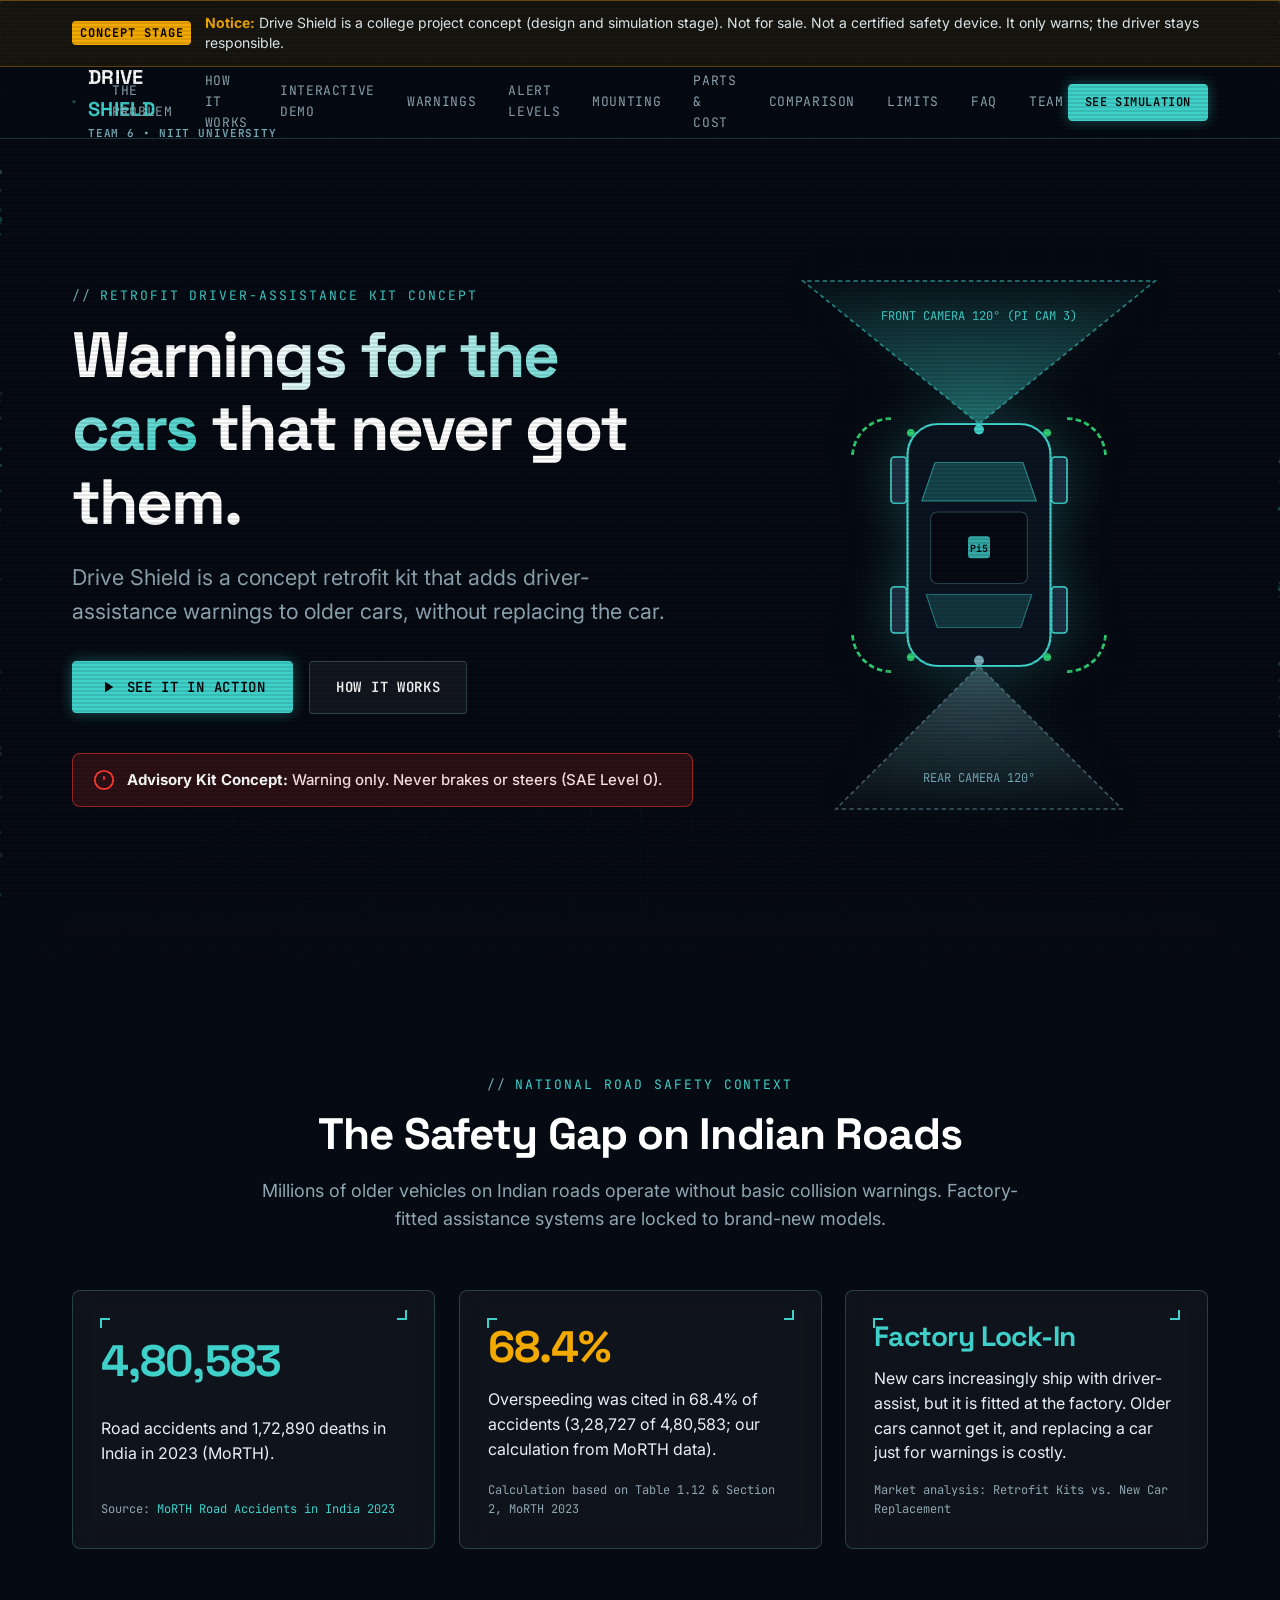
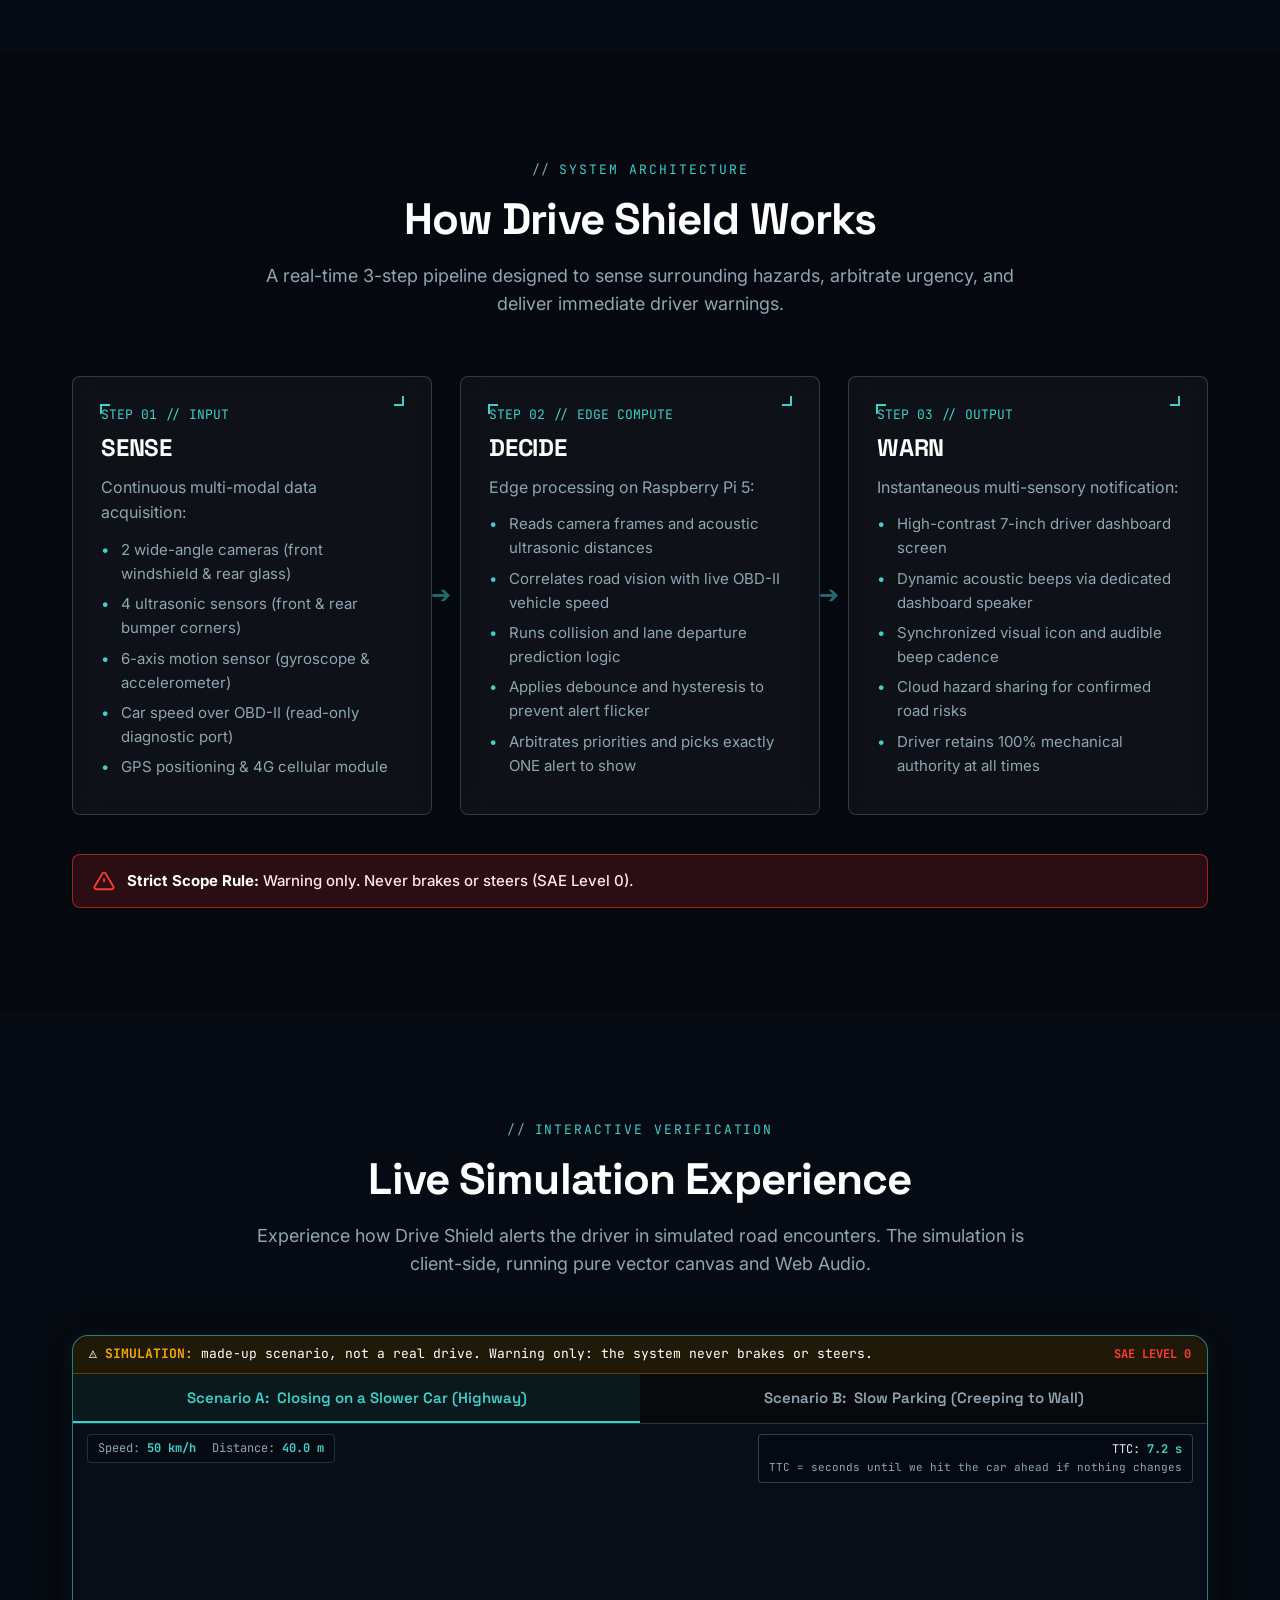
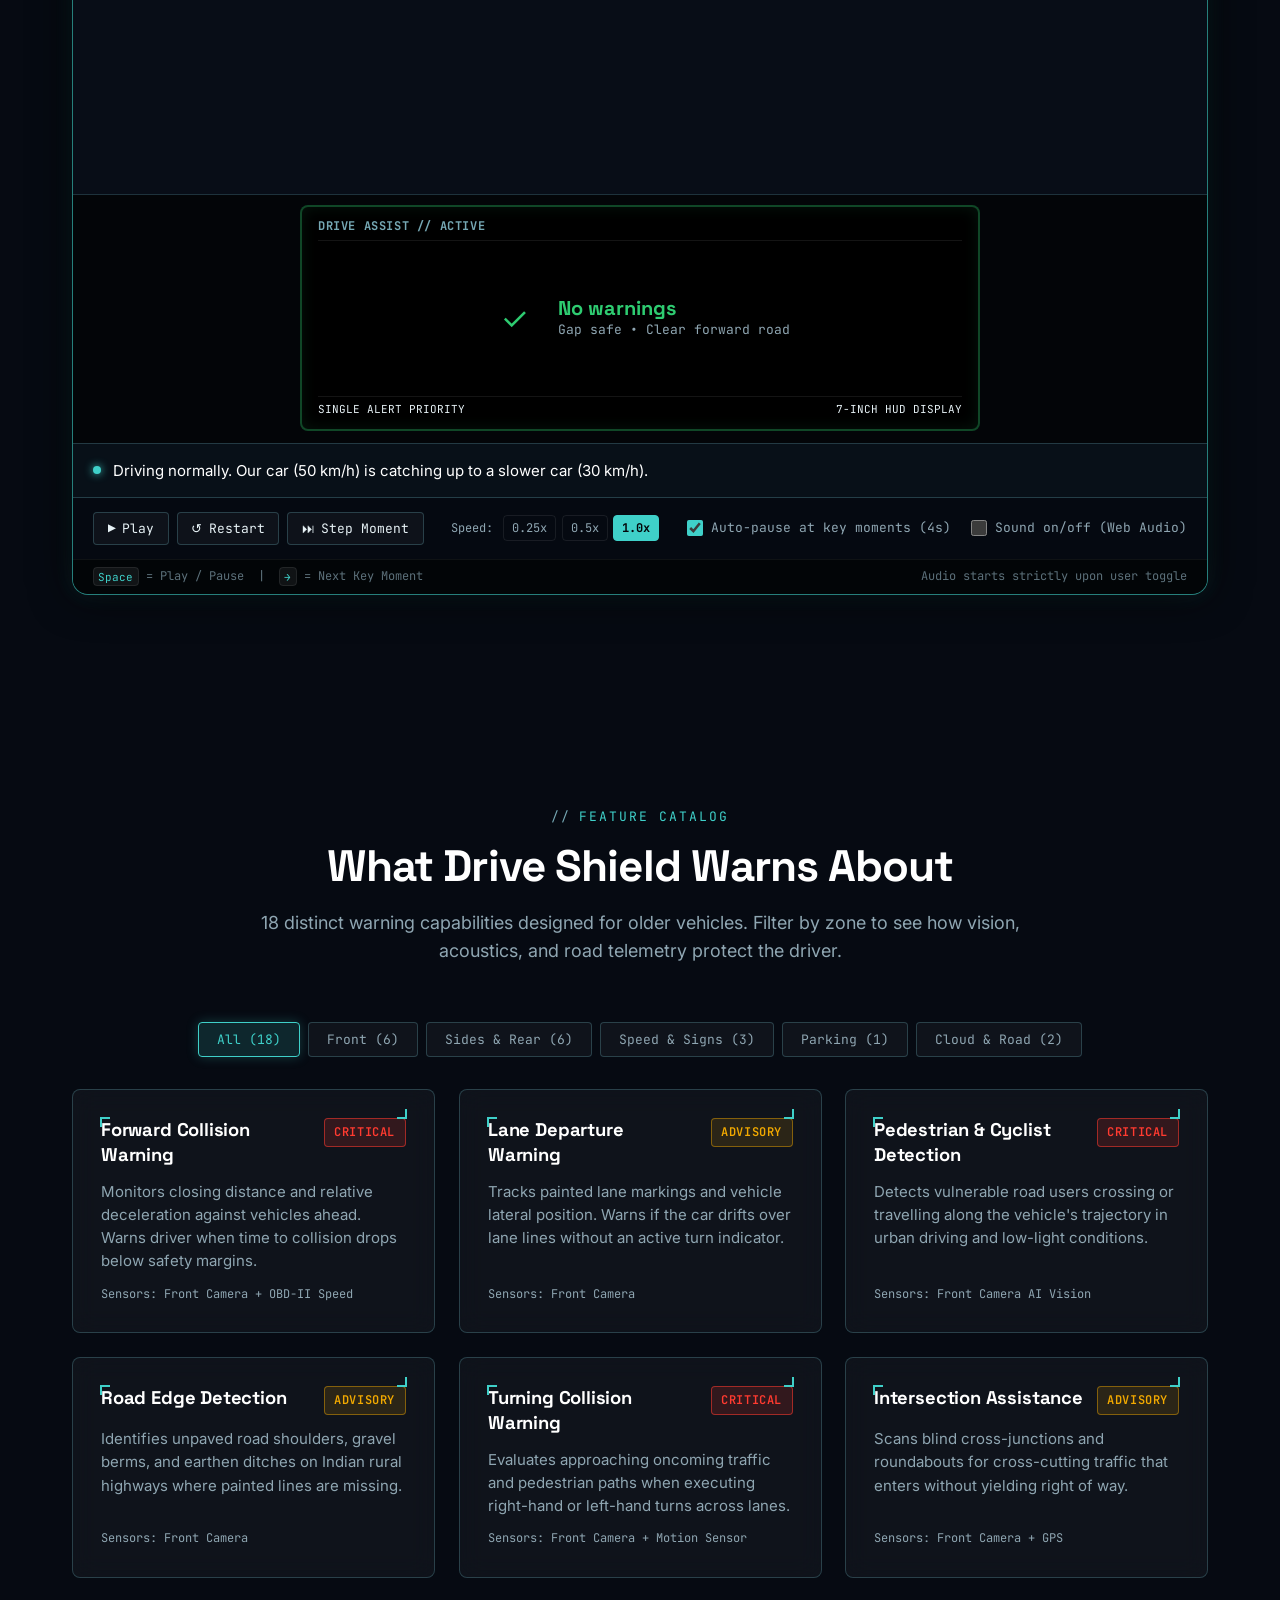
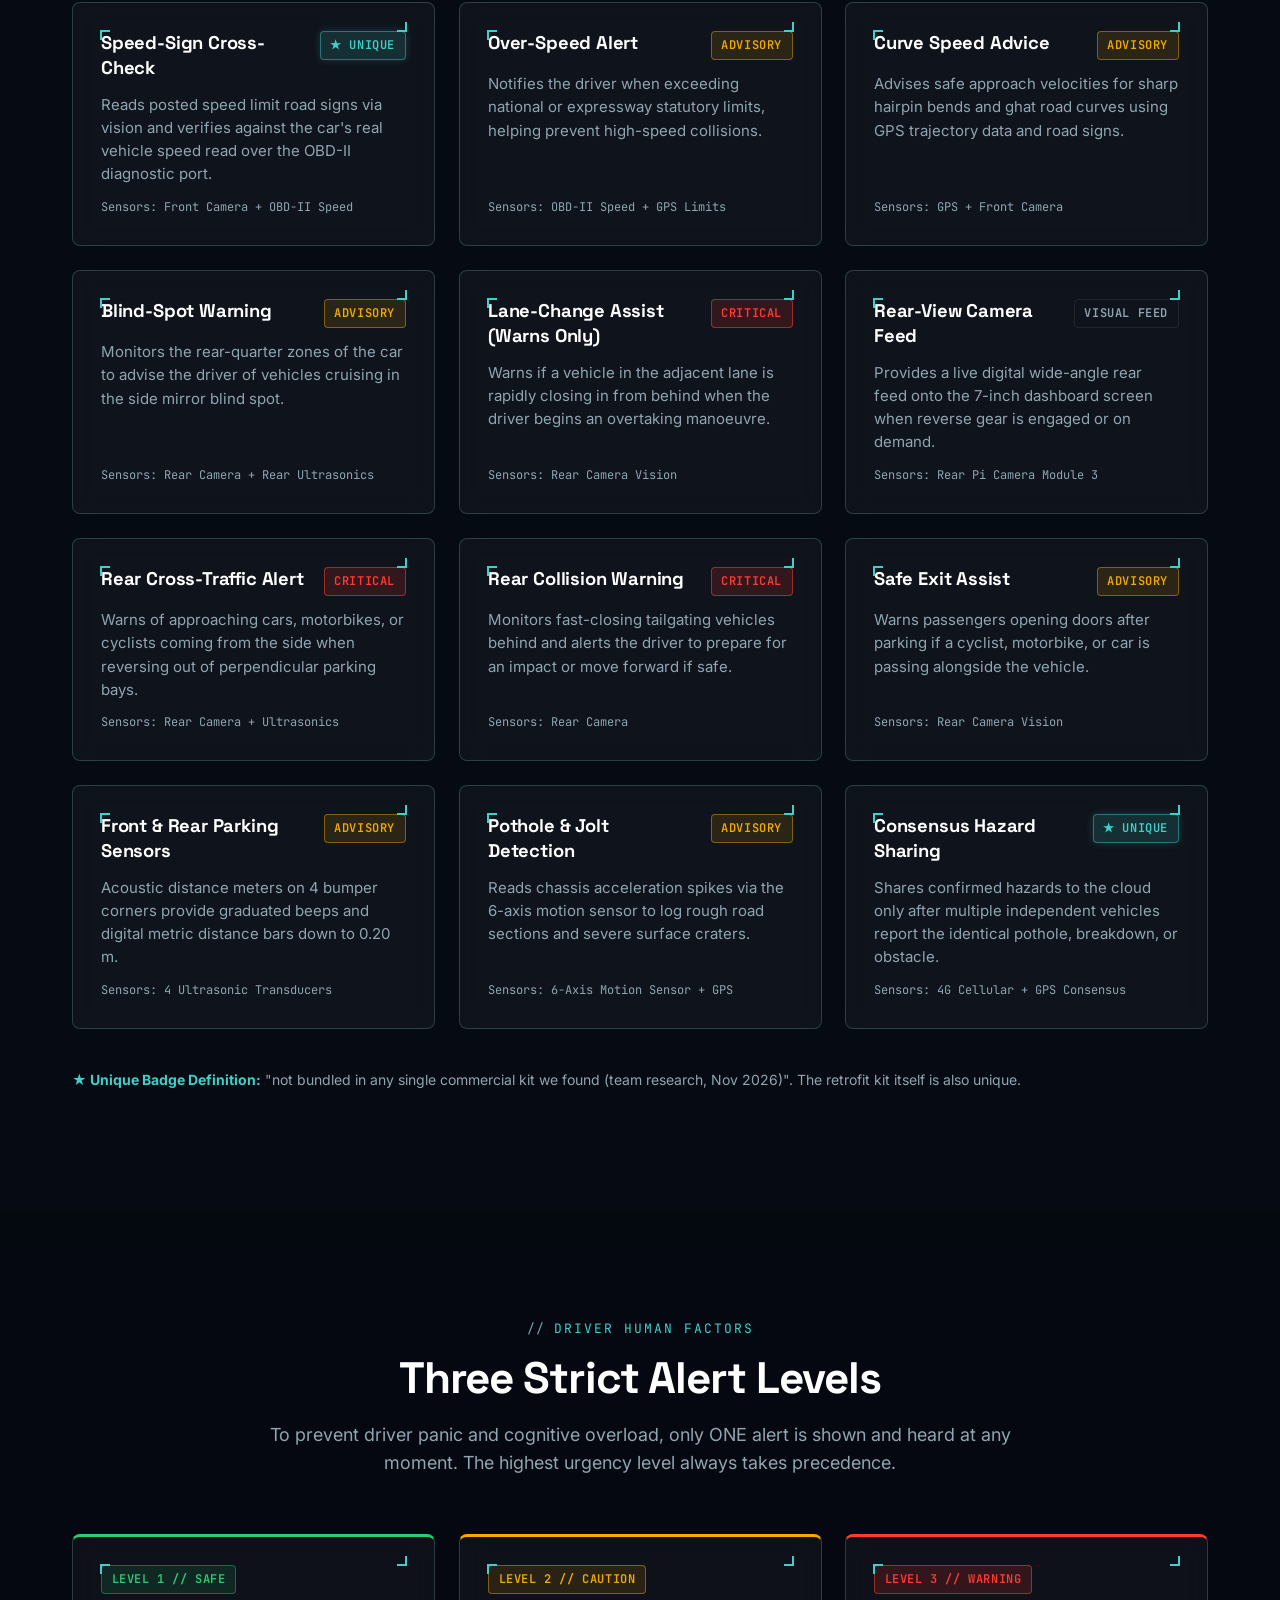
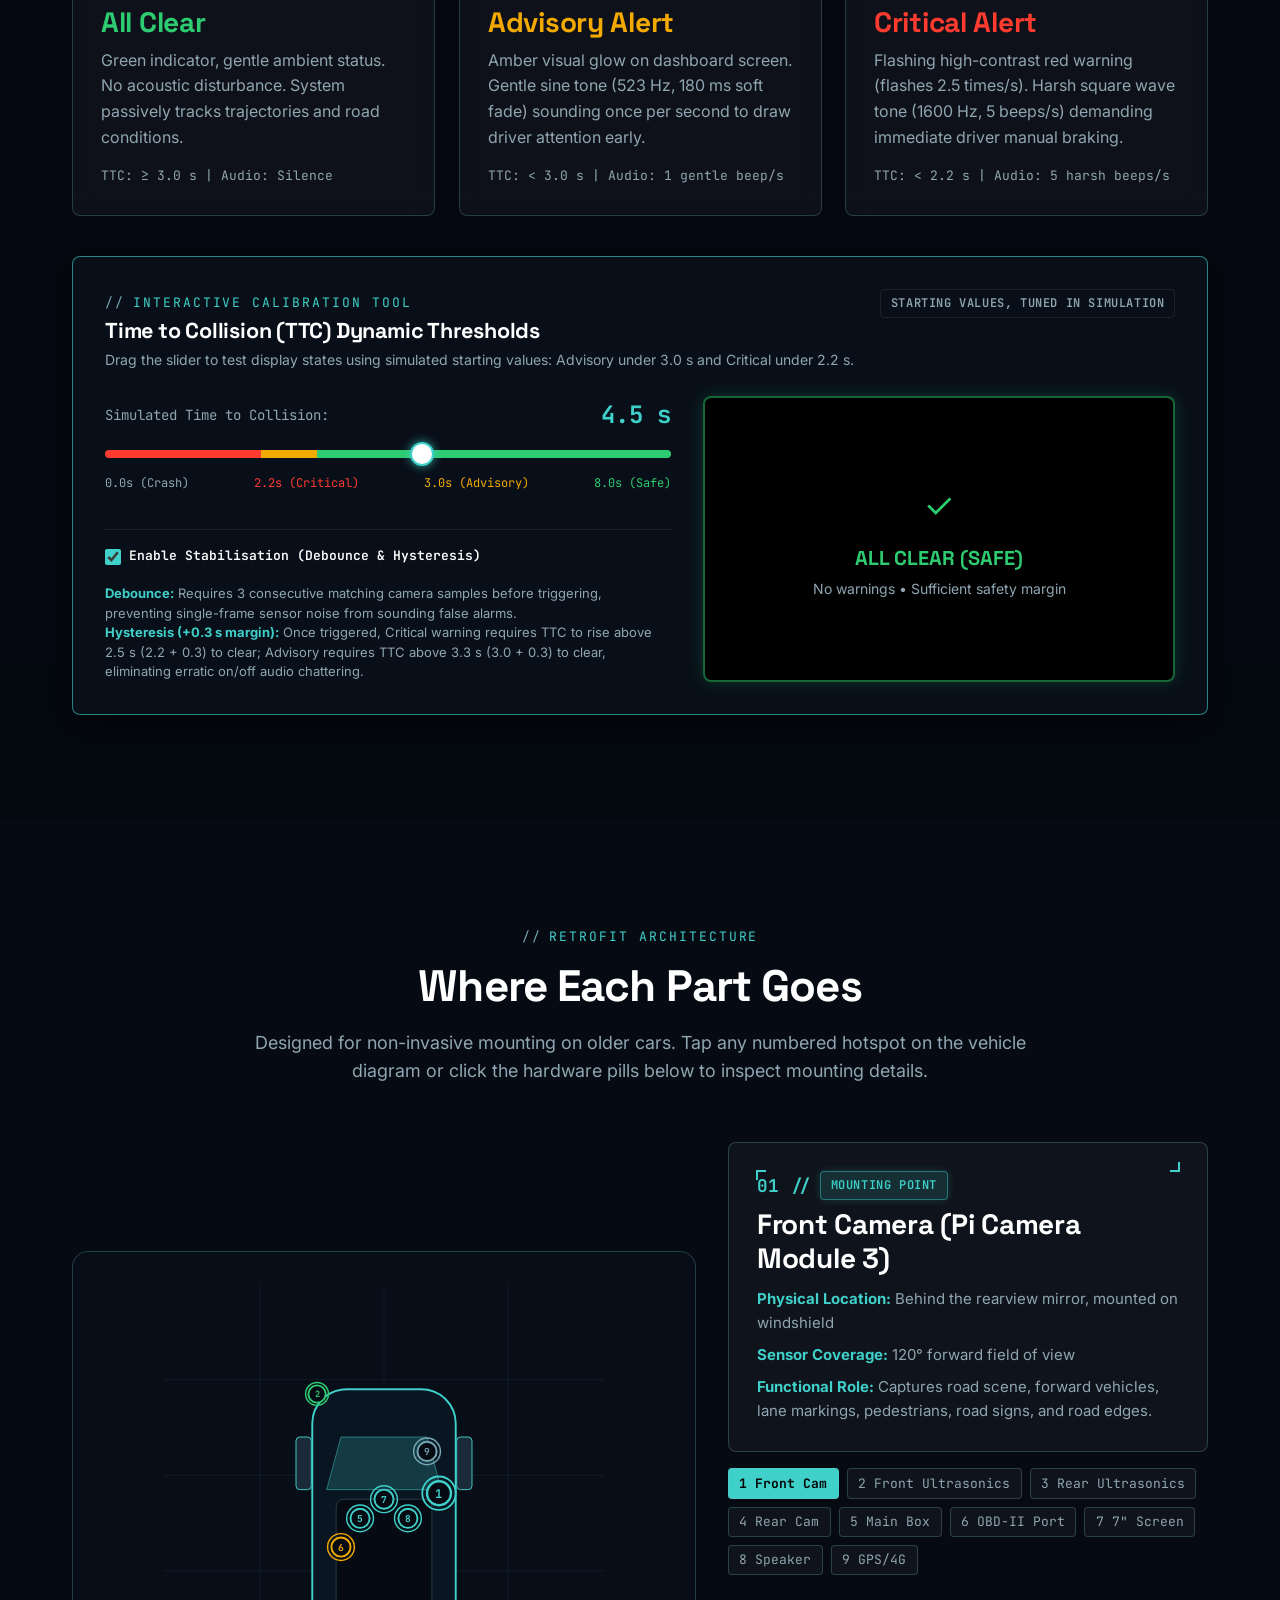
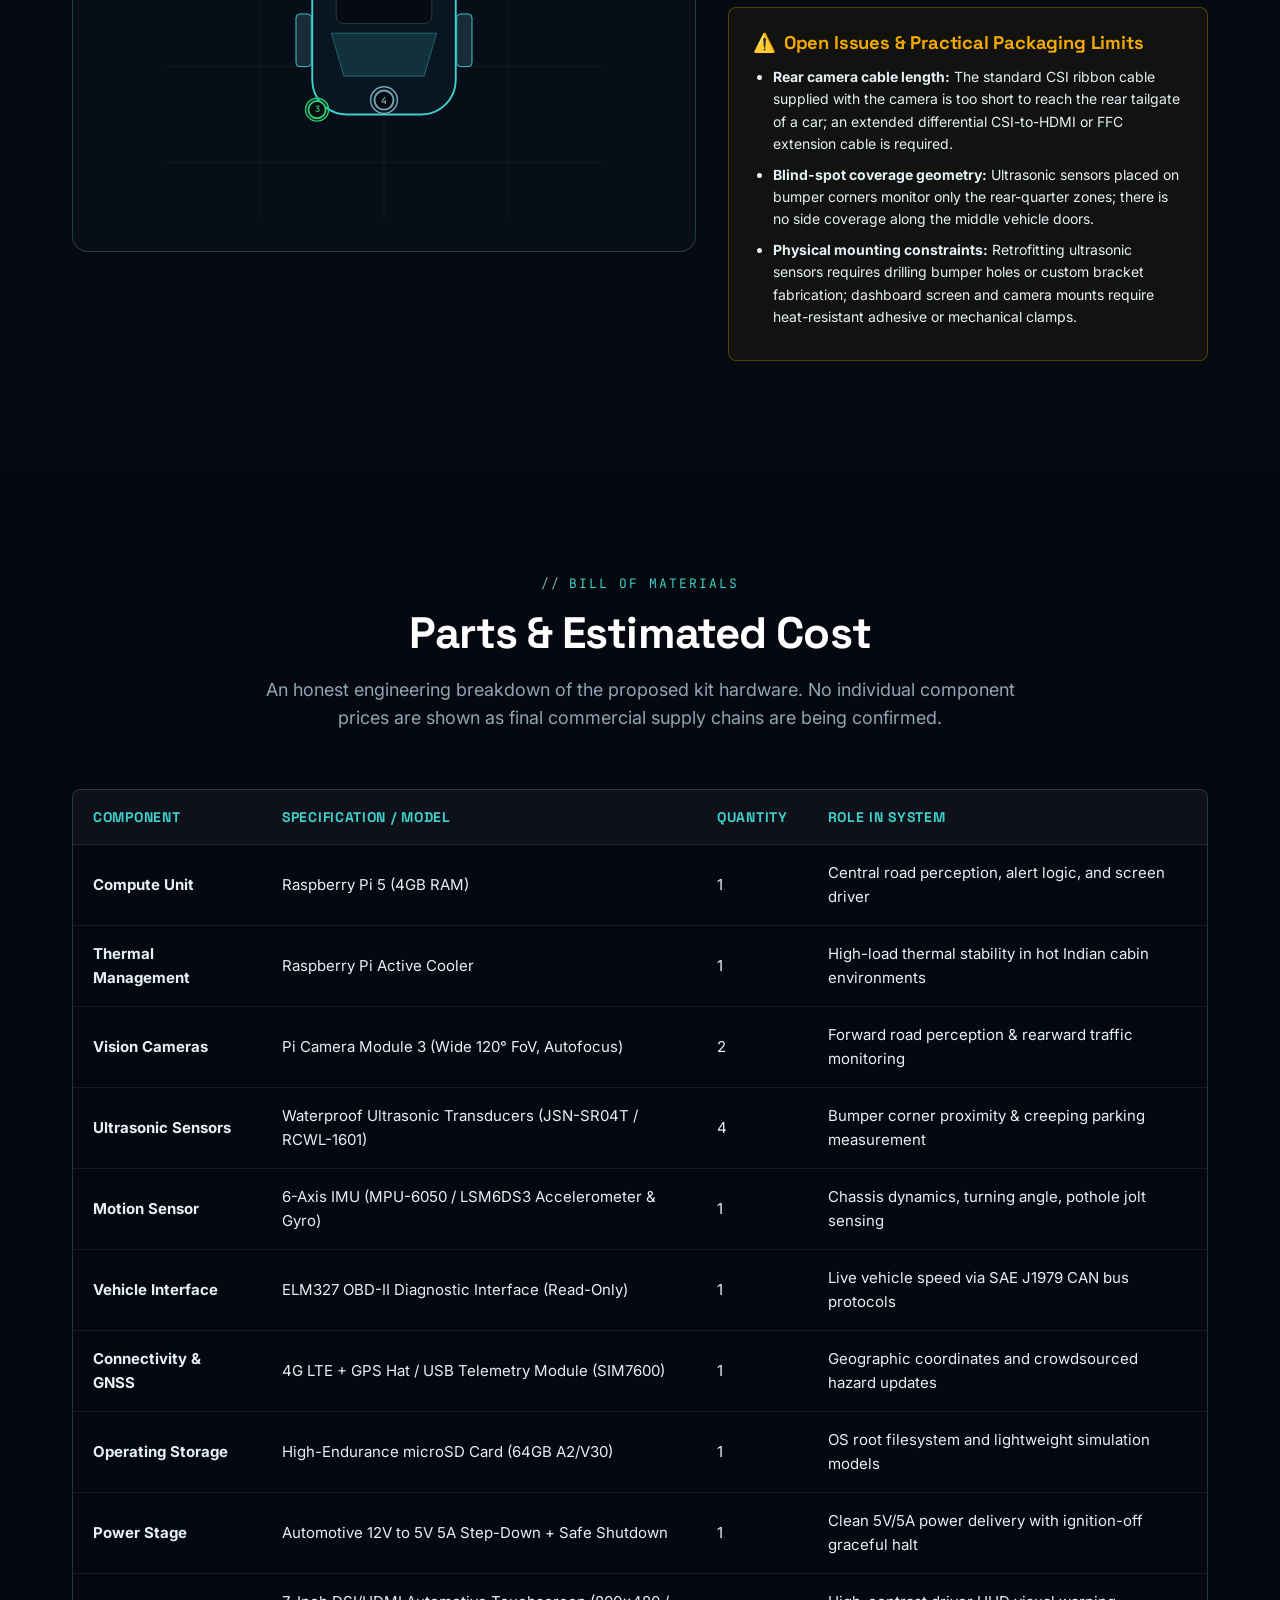
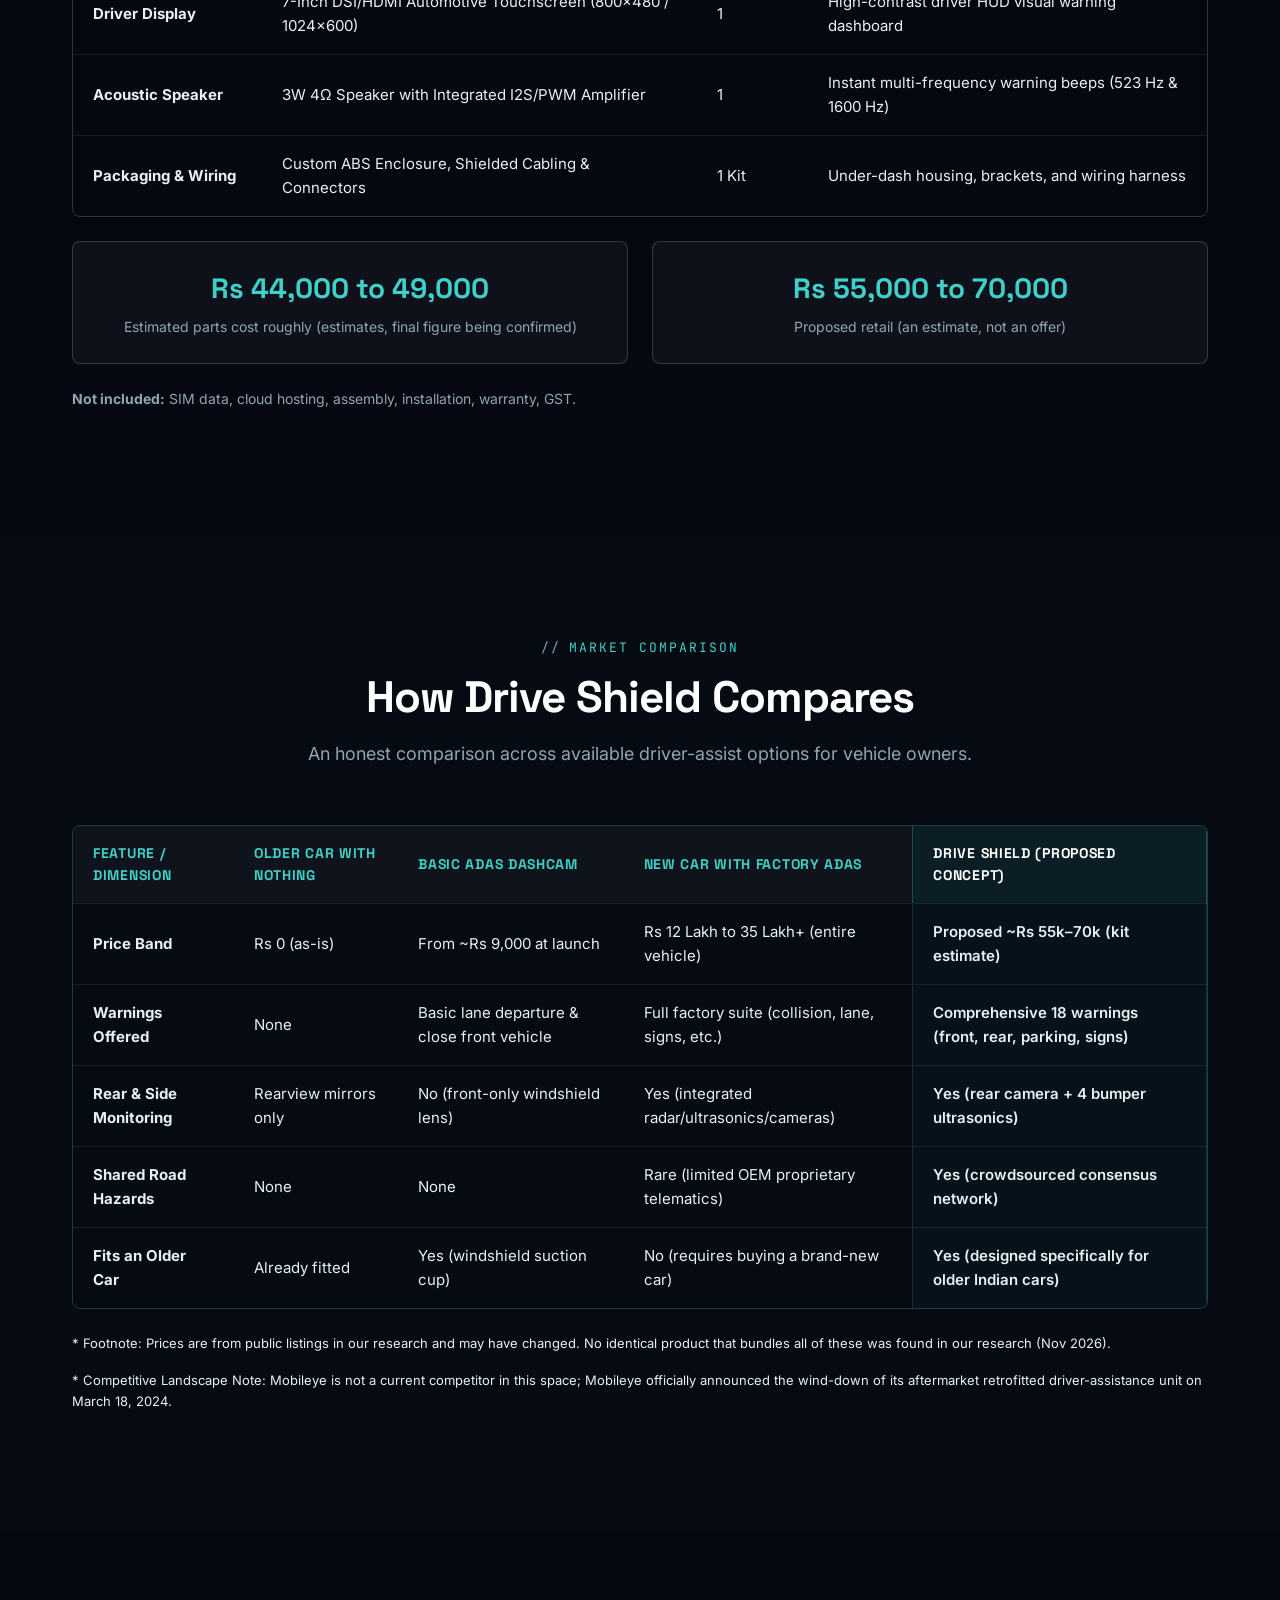
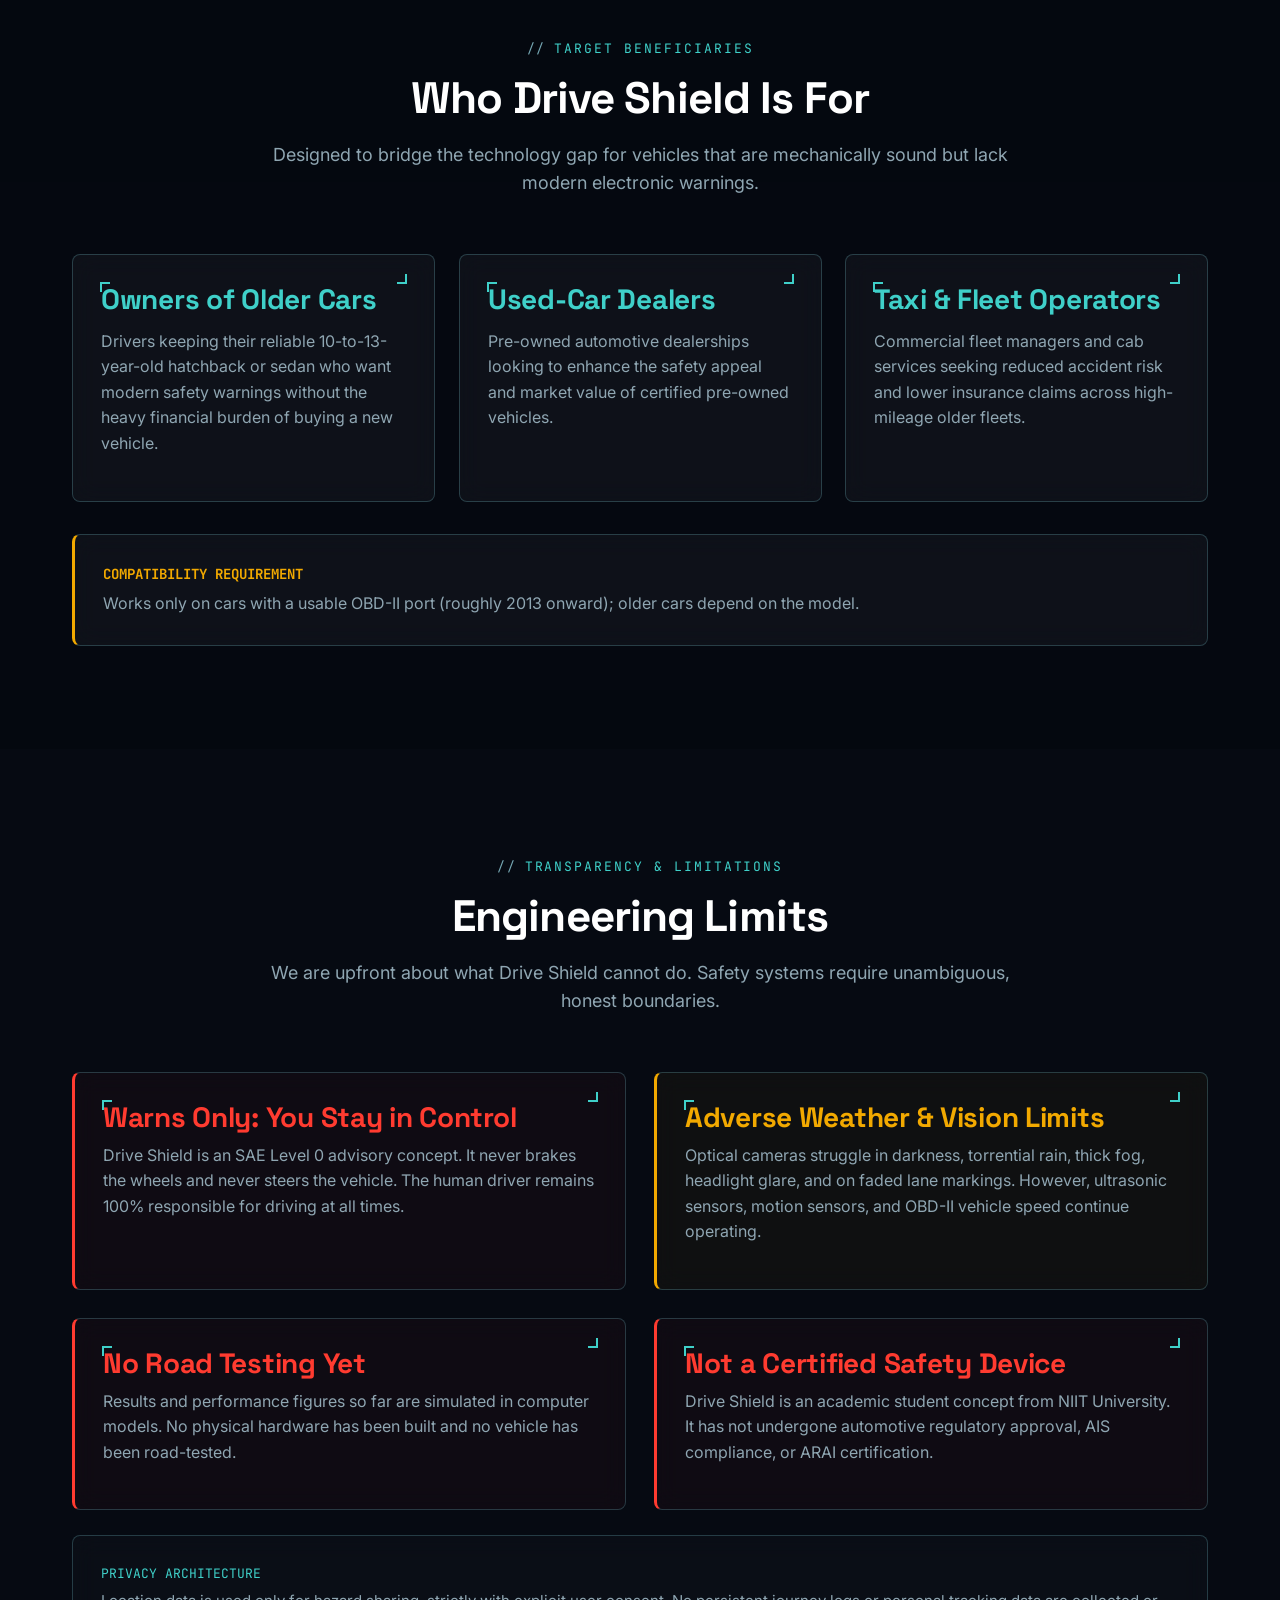
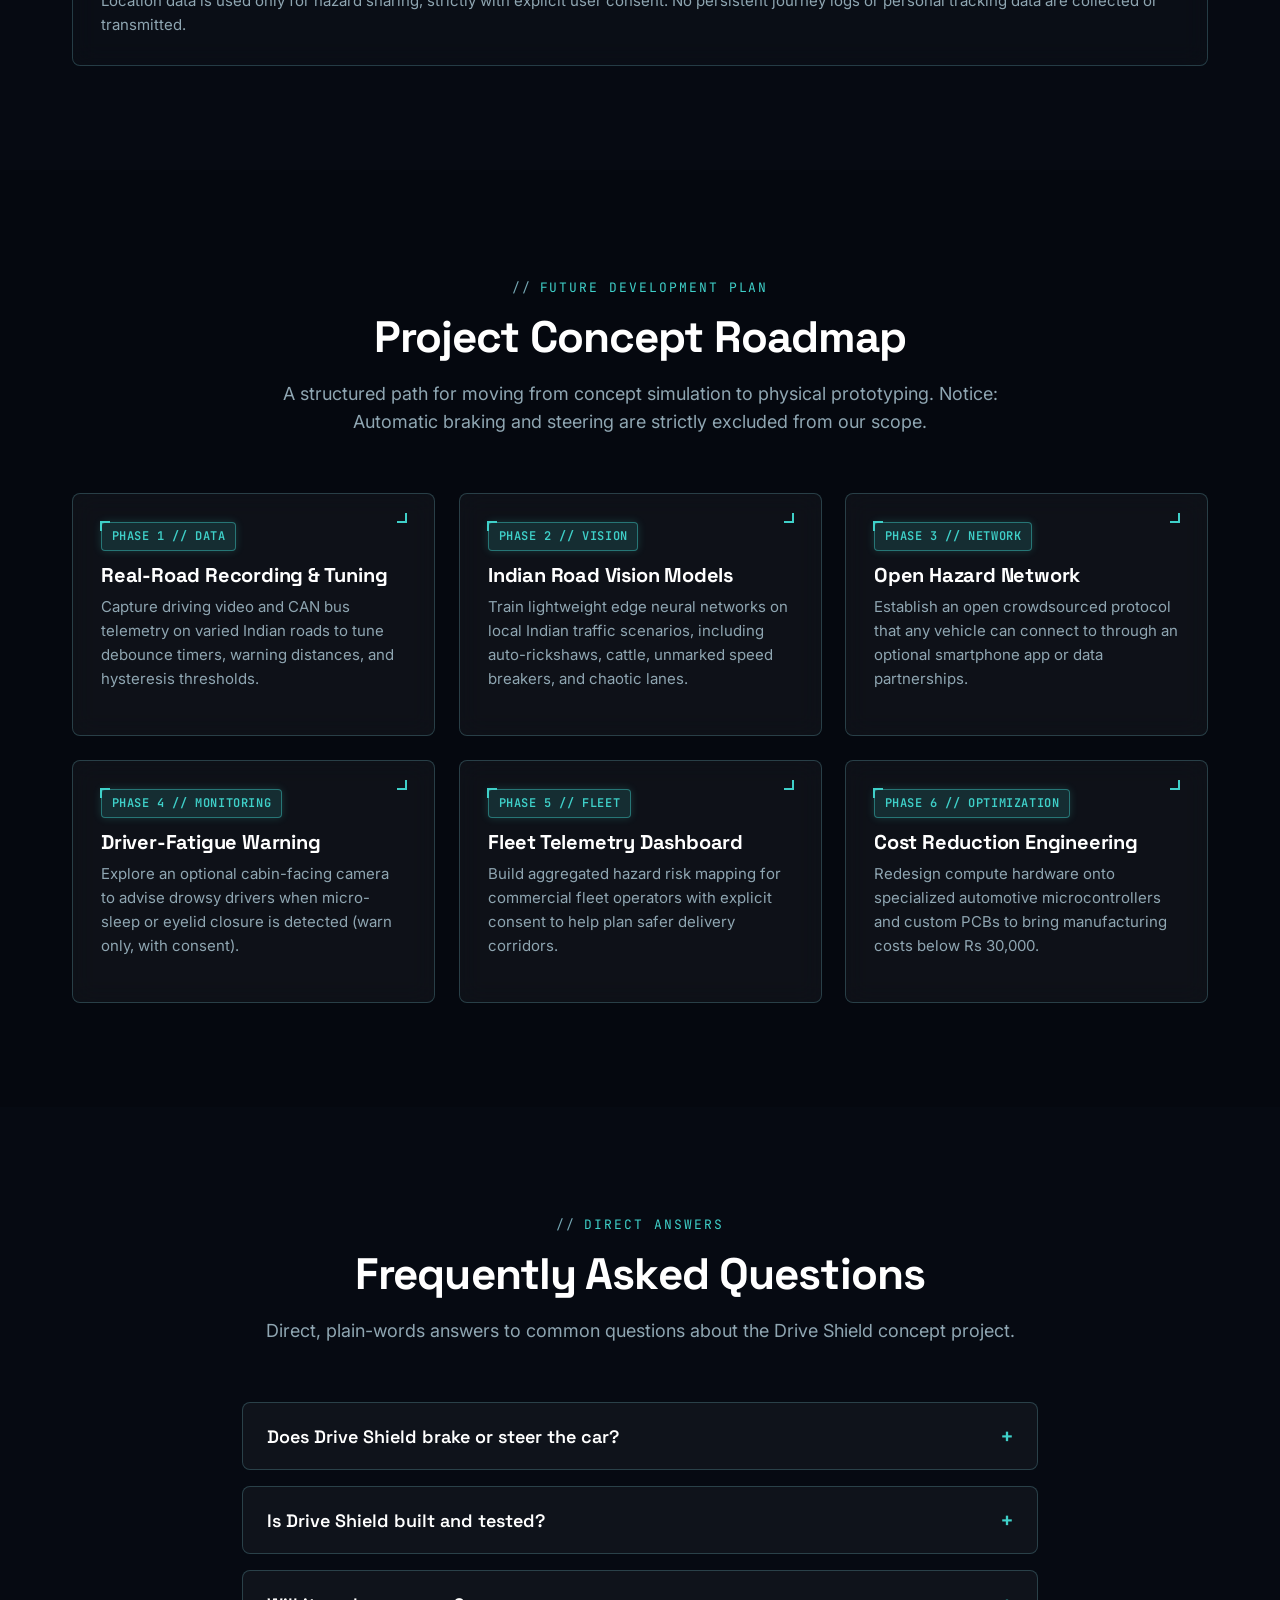
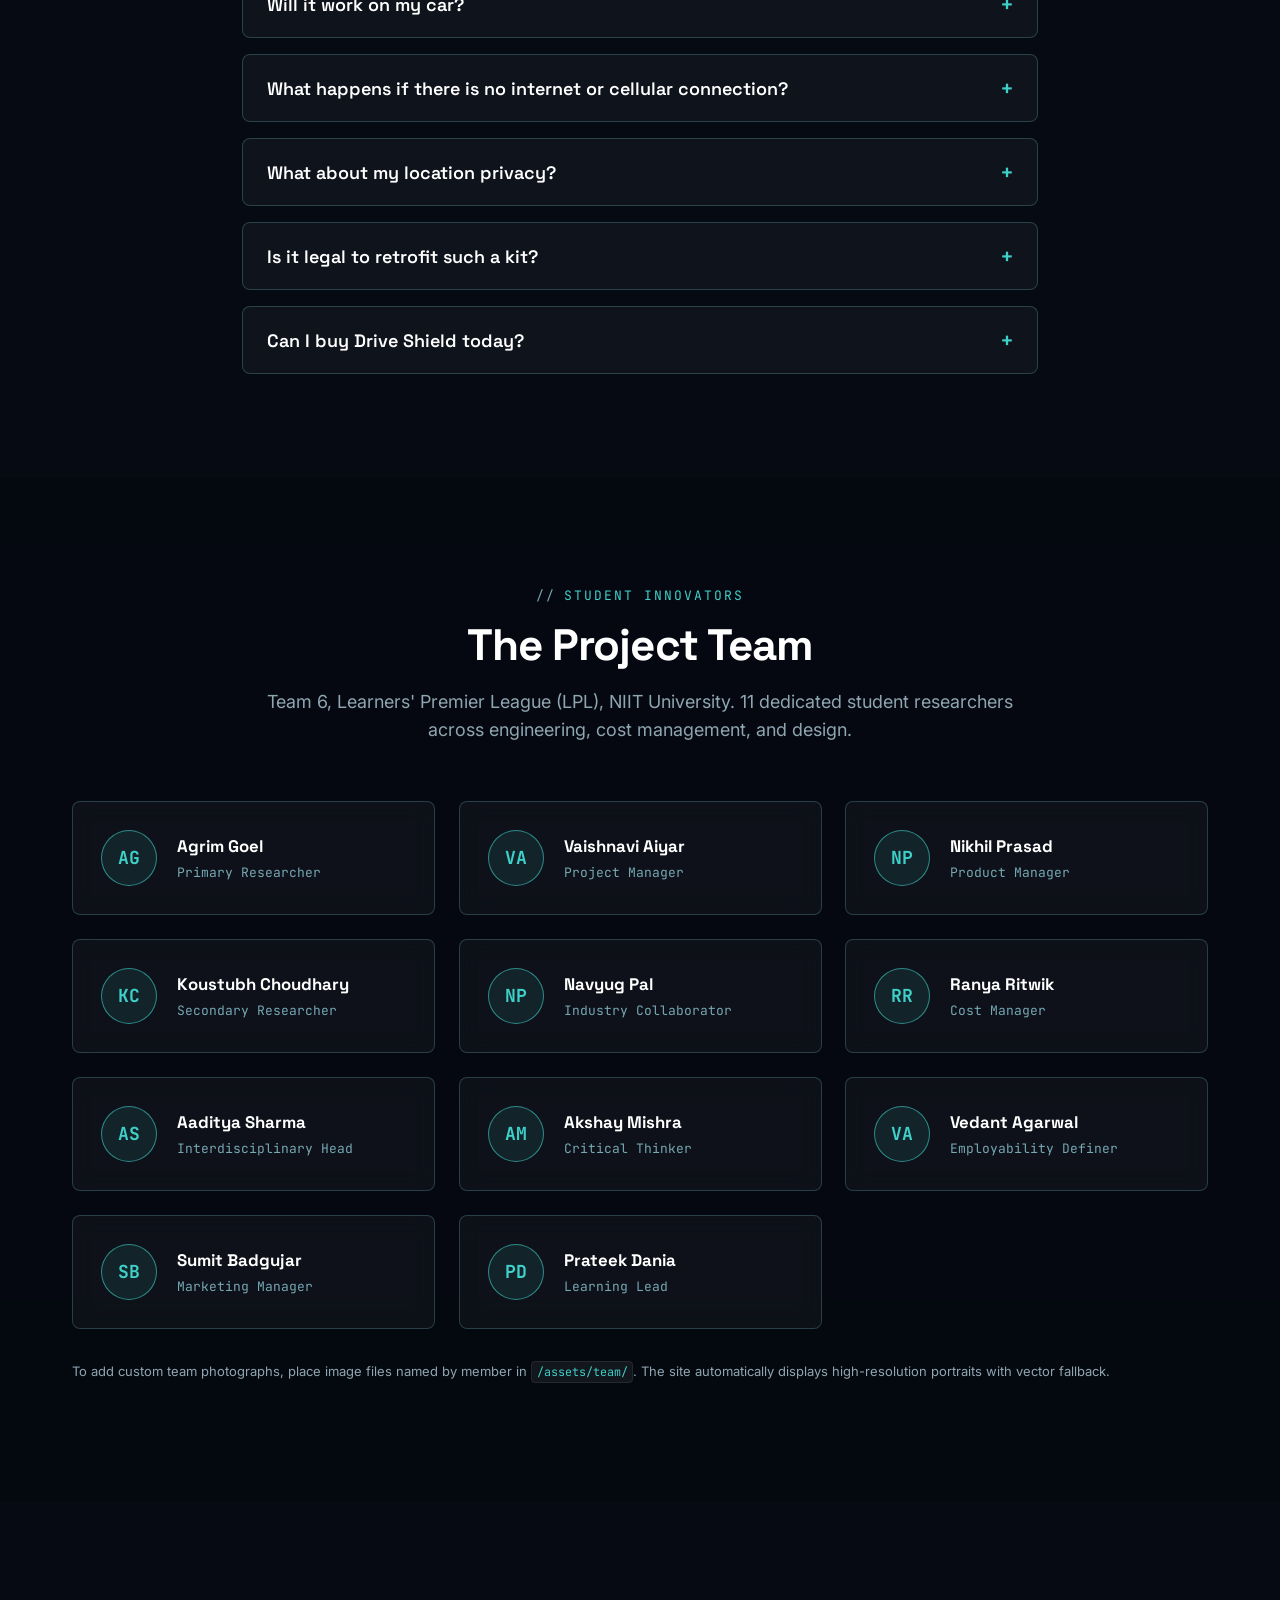
==== site/index.html @ 17a95676 "feat: complete Drive Shield marketing site, HUD simulation, and Streamlit/Render deployment" ====
<!DOCTYPE html>
<html lang="en">
<head>
  <meta charset="UTF-8">
  <meta name="viewport" content="width=device-width, initial-scale=1.0">
  <title>Drive Shield — Retrofit Driver-Assistance Kit Concept</title>
  <meta name="description" content="Drive Shield is a concept retrofit kit that adds driver-assistance warnings to older Indian cars (10–13 years old) without replacing the car. College project concept by Team 6, NIIT University.">
  <meta name="theme-color" content="#3FD0C9">
  <meta name="robots" content="index, follow">

  <!-- Open Graph / Facebook -->
  <meta property="og:type" content="website">
  <meta property="og:url" content="https://drive-shield.onrender.com/">
  <meta property="og:title" content="Drive Shield — Retrofit Driver-Assistance Kit Concept">
  <meta property="og:description" content="Warnings for the cars that never got them. A college project concept adding driver-assistance warnings to older Indian cars. Design and simulation stage only.">
  <meta property="og:image" content="https://drive-shield.onrender.com/assets/og-image.svg">

  <!-- Twitter Card -->
  <meta name="twitter:card" content="summary_large_image">
  <meta name="twitter:url" content="https://drive-shield.onrender.com/">
  <meta name="twitter:title" content="Drive Shield — Retrofit Driver-Assistance Kit Concept">
  <meta name="twitter:description" content="Warnings for the cars that never got them. College project concept by Team 6, NIIT University. SAE Level 0 warning only; never brakes or steers.">
  <meta name="twitter:image" content="https://drive-shield.onrender.com/assets/og-image.svg">

  <!-- Favicon & Web Manifest -->
  <link rel="icon" type="image/svg+xml" href="assets/favicon.svg">
  <link rel="manifest" href="site.webmanifest">

  <!-- Google Fonts: Space Grotesk, Inter, JetBrains Mono with System Fallbacks -->
  <link rel="preconnect" href="https://fonts.googleapis.com">
  <link rel="preconnect" href="https://fonts.gstatic.com" crossorigin>
  <link href="https://fonts.googleapis.com/css2?family=Inter:wght@400;500;600;700&family=JetBrains+Mono:wght@400;500;700&family=Space+Grotesk:wght@500;600;700&display=swap" rel="stylesheet">

  <!-- Stylesheets -->
  <link rel="stylesheet" href="css/tokens.css">
  <link rel="stylesheet" href="css/base.css">
  <link rel="stylesheet" href="css/layout.css">
  <link rel="stylesheet" href="css/components.css">
  <link rel="stylesheet" href="css/demo.css">
  <link rel="stylesheet" href="css/hud.css">
</head>
<body>
  <!-- Accessibility Skip Link -->
  <a href="#main-content" class="skip-link">Skip to main content</a>

  <!-- Background HUD Canvas & Grid -->
  <canvas id="particles-canvas" aria-hidden="true"></canvas>
  <div class="hud-grid-background" aria-hidden="true"></div>
  <div class="scanline-overlay" aria-hidden="true"></div>

  <!-- 1. Mandatory Top Concept Disclaimer Banner -->
  <aside class="disclaimer-banner" aria-label="Project stage disclaimer">
    <div class="container">
      <span class="disclaimer-badge">Concept Stage</span>
      <span>
        <strong>Notice:</strong> Drive Shield is a college project concept (design and simulation stage). Not for sale. Not a certified safety device. It only warns; the driver stays responsible.
      </span>
    </div>
  </aside>

  <!-- Sticky Translucent Header -->
  <header class="site-header">
    <div class="container">
      <a href="#hero" class="nav-brand" aria-label="Drive Shield Homepage">
        <svg class="brand-shield-icon" viewBox="0 0 64 64" fill="none" xmlns="http://www.w3.org/2000/svg" aria-hidden="true">
          <path d="M32 4 L56 12 C56 36 32 58 32 58 C32 58 8 36 8 12 Z" fill="rgba(63, 208, 201, 0.12)" stroke="#3FD0C9" stroke-width="3" />
          <path d="M26 27 Q32 25 38 27 L40 34 L24 34 Z" fill="#E6F1F5" />
          <path d="M24 36 L40 36 L42 44 Q32 46 22 44 Z" fill="#3FD0C9" />
          <circle cx="32" cy="18" r="3" fill="#3FD0C9" />
        </svg>
        <div class="brand-text-group">
          <span>DRIVE <span class="text-cyan">SHIELD</span></span>
          <span class="nav-tagline">Team 6 • NIIT University</span>
        </div>
      </a>

      <nav class="nav-menu" aria-label="Primary navigation">
        <a href="#problem" class="nav-link">The Problem</a>
        <a href="#how-it-works" class="nav-link">How It Works</a>
        <a href="#demo" class="nav-link">Interactive Demo</a>
        <a href="#features" class="nav-link">Warnings</a>
        <a href="#alert-levels" class="nav-link">Alert Levels</a>
        <a href="#hardware" class="nav-link">Mounting</a>
        <a href="#cost" class="nav-link">Parts &amp; Cost</a>
        <a href="#compare" class="nav-link">Comparison</a>
        <a href="#limits" class="nav-link">Limits</a>
        <a href="#faq" class="nav-link">FAQ</a>
        <a href="#team" class="nav-link">Team</a>
      </nav>

      <div class="nav-cta">
        <a href="#demo" class="btn btn-primary btn-sm">See Simulation</a>
        <button type="button" class="mobile-nav-toggle" aria-label="Toggle navigation menu" aria-expanded="false" aria-controls="mobile-nav-drawer">
          <span></span>
          <span></span>
          <span></span>
        </button>
      </div>
    </div>
    <!-- Sticky Scroll Progress Indicator -->
    <div class="header-progress-bar" aria-hidden="true"></div>
  </header>

  <!-- Mobile Navigation Drawer -->
  <div id="mobile-nav-drawer" class="mobile-nav-drawer" aria-label="Mobile navigation">
    <ul class="mobile-nav-list">
      <li><a href="#problem" class="mobile-nav-link">The Problem</a></li>
      <li><a href="#how-it-works" class="mobile-nav-link">How It Works</a></li>
      <li><a href="#demo" class="mobile-nav-link">Interactive Simulation</a></li>
      <li><a href="#features" class="mobile-nav-link">What It Warns About</a></li>
      <li><a href="#alert-levels" class="mobile-nav-link">Three Alert Levels</a></li>
      <li><a href="#hardware" class="mobile-nav-link">Mounting Locations</a></li>
      <li><a href="#cost" class="mobile-nav-link">Parts &amp; Cost</a></li>
      <li><a href="#compare" class="mobile-nav-link">Comparison</a></li>
      <li><a href="#audience" class="mobile-nav-link">Who It Is For</a></li>
      <li><a href="#limits" class="mobile-nav-link">System Limits</a></li>
      <li><a href="#roadmap" class="mobile-nav-link">Roadmap</a></li>
      <li><a href="#faq" class="mobile-nav-link">FAQ</a></li>
      <li><a href="#team" class="mobile-nav-link">The Team</a></li>
      <li><a href="#sources" class="mobile-nav-link">Sources</a></li>
    </ul>
  </div>

  <main id="main-content">
    <!-- SECTION 1: HERO -->
    <section id="hero" class="hero-section" aria-labelledby="hero-title">
      <div class="container hero-grid">
        <div class="hero-content reveal-on-scroll">
          <div class="section-tag">Retrofit Driver-Assistance Kit Concept</div>
          <h1 id="hero-title" class="hero-title">
            <span class="gradient-text">Warnings for the cars</span> that never got them.
          </h1>
          <p class="hero-subtitle">
            Drive Shield is a concept retrofit kit that adds driver-assistance warnings to older cars, without replacing the car.
          </p>
          <div class="hero-actions">
            <a href="#demo" class="btn btn-primary">
              <svg width="18" height="18" viewBox="0 0 24 24" fill="currentColor" aria-hidden="true"><path d="M8 5v14l11-7z"/></svg>
              See it in action
            </a>
            <a href="#how-it-works" class="btn btn-secondary">
              How it works
            </a>
          </div>
          <div class="sae-strip">
            <svg class="sae-strip-icon" viewBox="0 0 24 24" fill="none" stroke="currentColor" stroke-width="2" aria-hidden="true">
              <circle cx="12" cy="12" r="10"/>
              <line x1="12" y1="8" x2="12" y2="12"/>
              <line x1="12" y1="16" x2="12.01" y2="16"/>
            </svg>
            <div>
              <strong>Advisory Kit Concept:</strong> Warning only. Never brakes or steers (SAE Level 0).
            </div>
          </div>
        </div>

        <!-- Animated Top-Down Car Wireframe with Pulsing Sensor Cones -->
        <div class="hero-car-stage reveal-on-scroll delay-1" aria-label="Top-down visual diagram of vehicle sensor coverage">
          <svg class="hero-car-svg" viewBox="0 0 400 520" xmlns="http://www.w3.org/2000/svg" role="img" aria-label="Futuristic HUD top-down wireframe car with sensor coverage cones">
            <defs>
              <linearGradient id="frontConeGrad" x1="0%" y1="100%" x2="0%" y2="0%">
                <stop offset="0%" stop-color="#3FD0C9" stop-opacity="0.45" />
                <stop offset="100%" stop-color="#3FD0C9" stop-opacity="0.03" />
              </linearGradient>
              <linearGradient id="rearConeGrad" x1="0%" y1="0%" x2="0%" y2="100%">
                <stop offset="0%" stop-color="#76A8B4" stop-opacity="0.4" />
                <stop offset="100%" stop-color="#76A8B4" stop-opacity="0.03" />
              </linearGradient>
            </defs>

            <!-- Front Camera Cone (120 deg) -->
            <polygon class="cone-front" points="200,150 40,20 360,20" fill="url(#frontConeGrad)" stroke="rgba(63, 208, 201, 0.6)" stroke-width="1.5" stroke-dasharray="4 3" />
            <text x="200" y="55" text-anchor="middle" font-family="'JetBrains Mono', monospace" font-size="11" fill="#3FD0C9">FRONT CAMERA 120° (PI CAM 3)</text>

            <!-- Rear Camera Cone (120 deg) -->
            <polygon class="cone-rear" points="200,370 70,500 330,500" fill="url(#rearConeGrad)" stroke="rgba(118, 168, 180, 0.5)" stroke-width="1.5" stroke-dasharray="4 3" />
            <text x="200" y="475" text-anchor="middle" font-family="'JetBrains Mono', monospace" font-size="11" fill="#76A8B4">REAR CAMERA 120°</text>

            <!-- Ultrasonic Front Arcs -->
            <path class="ultrasonic-arc" d="M 120 145 A 35 35 0 0 0 85 180" fill="none" stroke="#2ECC71" stroke-width="2.5" stroke-dasharray="5 3" />
            <path class="ultrasonic-arc" d="M 280 145 A 35 35 0 0 1 315 180" fill="none" stroke="#2ECC71" stroke-width="2.5" stroke-dasharray="5 3" />

            <!-- Ultrasonic Rear Arcs -->
            <path class="ultrasonic-arc" d="M 120 375 A 35 35 0 0 1 85 340" fill="none" stroke="#2ECC71" stroke-width="2.5" stroke-dasharray="5 3" />
            <path class="ultrasonic-arc" d="M 280 375 A 35 35 0 0 0 315 340" fill="none" stroke="#2ECC71" stroke-width="2.5" stroke-dasharray="5 3" />

            <!-- Car Body Wireframe -->
            <rect x="135" y="150" width="130" height="220" rx="28" fill="#0A1420" stroke="#3FD0C9" stroke-width="2" />
            <!-- Windshield -->
            <path d="M 148 220 L 160 185 L 240 185 L 252 220 Z" fill="rgba(63, 208, 201, 0.25)" stroke="rgba(63, 208, 201, 0.6)" stroke-width="1" />
            <!-- Rear Window -->
            <path d="M 152 305 L 162 335 L 238 335 L 248 305 Z" fill="rgba(63, 208, 201, 0.18)" stroke="rgba(63, 208, 201, 0.5)" stroke-width="1" />
            <!-- Roof Grid -->
            <rect x="156" y="230" width="88" height="65" rx="6" fill="#060A12" stroke="rgba(120, 200, 210, 0.3)" stroke-width="1" />

            <!-- Wheels -->
            <rect x="120" y="180" width="14" height="42" rx="3" fill="#1C3042" stroke="#3FD0C9" stroke-width="1.5" />
            <rect x="266" y="180" width="14" height="42" rx="3" fill="#1C3042" stroke="#3FD0C9" stroke-width="1.5" />
            <rect x="120" y="298" width="14" height="42" rx="3" fill="#1C3042" stroke="#3FD0C9" stroke-width="1.5" />
            <rect x="266" y="298" width="14" height="42" rx="3" fill="#1C3042" stroke="#3FD0C9" stroke-width="1.5" />

            <!-- Sensor Dot Hubs -->
            <circle cx="200" cy="155" r="4.5" fill="#3FD0C9" />
            <circle cx="138" cy="158" r="3.5" fill="#2ECC71" />
            <circle cx="262" cy="158" r="3.5" fill="#2ECC71" />
            <circle cx="200" cy="365" r="4.5" fill="#76A8B4" />
            <circle cx="138" cy="362" r="3.5" fill="#2ECC71" />
            <circle cx="262" cy="362" r="3.5" fill="#2ECC71" />

            <!-- Center OBD-II & Pi 5 Hub -->
            <rect x="190" y="252" width="20" height="20" rx="3" fill="#3FD0C9" opacity="0.8" />
            <text x="200" y="266" text-anchor="middle" font-family="'JetBrains Mono', monospace" font-size="9" fill="#060A12" font-weight="700">Pi5</text>
          </svg>
        </div>
      </div>
      <div class="hero-perspective-ground" aria-hidden="true"></div>
    </section>

    <!-- SECTION 2: THE PROBLEM -->
    <section id="problem" class="section" aria-labelledby="problem-title">
      <div class="container">
        <div class="section-header text-center reveal-on-scroll">
          <div class="section-tag">National Road Safety Context</div>
          <h2 id="problem-title" class="section-title">The Safety Gap on Indian Roads</h2>
          <p class="section-desc">
            Millions of older vehicles on Indian roads operate without basic collision warnings. Factory-fitted assistance systems are locked to brand-new models.
          </p>
        </div>

        <div class="grid-3">
          <div class="hud-panel stat-card tilt-card reveal-on-scroll delay-1">
            <div class="hud-brackets"></div>
            <div class="stat-number">4,80,583</div>
            <div class="stat-label">
              Road accidents and 1,72,890 deaths in India in 2023 (MoRTH).
            </div>
            <div class="stat-source">
              Source: <a href="https://morth.nic.in/sites/default/files/Road-Accident-in-India-2023-Publications.pdf" target="_blank" rel="noopener noreferrer">MoRTH Road Accidents in India 2023</a>
            </div>
          </div>

          <div class="hud-panel stat-card tilt-card reveal-on-scroll delay-2">
            <div class="hud-brackets"></div>
            <div class="stat-number amber">68.4%</div>
            <div class="stat-label">
              Overspeeding was cited in 68.4% of accidents (3,28,727 of 4,80,583; our calculation from MoRTH data).
            </div>
            <div class="stat-source">
              Calculation based on Table 1.12 &amp; Section 2, MoRTH 2023
            </div>
          </div>

          <div class="hud-panel stat-card tilt-card reveal-on-scroll delay-3">
            <div class="hud-brackets"></div>
            <div class="stat-number" style="font-size:1.75rem;line-height:1.25;">Factory Lock-In</div>
            <div class="stat-label">
              New cars increasingly ship with driver-assist, but it is fitted at the factory. Older cars cannot get it, and replacing a car just for warnings is costly.
            </div>
            <div class="stat-source">
              Market analysis: Retrofit Kits vs. New Car Replacement
            </div>
          </div>
        </div>
      </div>
    </section>

    <!-- SECTION 3: HOW IT WORKS -->
    <section id="how-it-works" class="section" aria-labelledby="how-title" style="background: rgba(4, 7, 13, 0.5);">
      <div class="container">
        <div class="section-header text-center reveal-on-scroll">
          <div class="section-tag">System Architecture</div>
          <h2 id="how-title" class="section-title">How Drive Shield Works</h2>
          <p class="section-desc">
            A real-time 3-step pipeline designed to sense surrounding hazards, arbitrate urgency, and deliver immediate driver warnings.
          </p>
        </div>

        <div class="flow-steps">
          <!-- Step 1: SENSE -->
          <div class="hud-panel flow-step reveal-on-scroll delay-1">
            <div class="hud-brackets"></div>
            <div class="flow-step-num">STEP 01 // INPUT</div>
            <h3 class="flow-step-title text-cyan">SENSE</h3>
            <p class="text-muted" style="margin-bottom:0.75rem;">Continuous multi-modal data acquisition:</p>
            <ul class="flow-step-items">
              <li>2 wide-angle cameras (front windshield &amp; rear glass)</li>
              <li>4 ultrasonic sensors (front &amp; rear bumper corners)</li>
              <li>6-axis motion sensor (gyroscope &amp; accelerometer)</li>
              <li>Car speed over OBD-II (read-only diagnostic port)</li>
              <li>GPS positioning &amp; 4G cellular module</li>
            </ul>
          </div>

          <!-- Step 2: DECIDE -->
          <div class="hud-panel flow-step reveal-on-scroll delay-2">
            <div class="hud-brackets"></div>
            <div class="flow-step-num">STEP 02 // EDGE COMPUTE</div>
            <h3 class="flow-step-title text-cyan">DECIDE</h3>
            <p class="text-muted" style="margin-bottom:0.75rem;">Edge processing on Raspberry Pi 5:</p>
            <ul class="flow-step-items">
              <li>Reads camera frames and acoustic ultrasonic distances</li>
              <li>Correlates road vision with live OBD-II vehicle speed</li>
              <li>Runs collision and lane departure prediction logic</li>
              <li>Applies debounce and hysteresis to prevent alert flicker</li>
              <li>Arbitrates priorities and picks exactly ONE alert to show</li>
            </ul>
          </div>

          <!-- Step 3: WARN -->
          <div class="hud-panel flow-step reveal-on-scroll delay-3">
            <div class="hud-brackets"></div>
            <div class="flow-step-num">STEP 03 // OUTPUT</div>
            <h3 class="flow-step-title text-cyan">WARN</h3>
            <p class="text-muted" style="margin-bottom:0.75rem;">Instantaneous multi-sensory notification:</p>
            <ul class="flow-step-items">
              <li>High-contrast 7-inch driver dashboard screen</li>
              <li>Dynamic acoustic beeps via dedicated dashboard speaker</li>
              <li>Synchronized visual icon and audible beep cadence</li>
              <li>Cloud hazard sharing for confirmed road risks</li>
              <li>Driver retains 100% mechanical authority at all times</li>
            </ul>
          </div>
        </div>

        <!-- Strict Honesty Red Strip -->
        <div class="sae-strip reveal-on-scroll delay-4" style="margin-top:2.5rem;">
          <svg class="sae-strip-icon" viewBox="0 0 24 24" fill="none" stroke="currentColor" stroke-width="2" aria-hidden="true">
            <path d="M10.29 3.86L1.82 18a2 2 0 0 0 1.71 3h16.94a2 2 0 0 0 1.71-3L13.71 3.86a2 2 0 0 0-3.42 0z"/>
            <line x1="12" y1="9" x2="12" y2="13"/>
            <line x1="12" y1="17" x2="12.01" y2="17"/>
          </svg>
          <div>
            <strong>Strict Scope Rule:</strong> Warning only. Never brakes or steers (SAE Level 0).
          </div>
        </div>
      </div>
    </section>

    <!-- SECTION 4: LIVE DEMO (THE CENTREPIECE) -->
    <section id="demo" class="section demo-section" aria-labelledby="demo-title">
      <div class="container">
        <div class="section-header text-center reveal-on-scroll">
          <div class="section-tag">Interactive Verification</div>
          <h2 id="demo-title" class="section-title">Live Simulation Experience</h2>
          <p class="section-desc">
            Experience how Drive Shield alerts the driver in simulated road encounters. The simulation is client-side, running pure vector canvas and Web Audio.
          </p>
        </div>

        <!-- Simulation Wrapper -->
        <div class="demo-container reveal-on-scroll">
          <!-- Simulation Disclaimer Bar -->
          <div class="demo-disclaimer-strip">
            <div class="demo-disclaimer-text">
              <span>⚠️</span>
              <span><strong>SIMULATION:</strong> made-up scenario, not a real drive. Warning only: the system never brakes or steers.</span>
            </div>
            <div class="demo-level-tag">SAE Level 0</div>
          </div>

          <!-- Scenario Switcher Bar -->
          <div class="demo-scenario-bar" role="tablist" aria-label="Simulation Scenarios">
            <button type="button" class="scenario-btn active" data-scenario="A" role="tab" aria-selected="true" id="tab-scenario-a">
              <span>Scenario A:</span> Closing on a Slower Car (Highway)
            </button>
            <button type="button" class="scenario-btn" data-scenario="B" role="tab" aria-selected="false" id="tab-scenario-b">
              <span>Scenario B:</span> Slow Parking (Creeping to Wall)
            </button>
          </div>

          <!-- 16:9 Main Simulation Viewport -->
          <div class="simulation-stage">
            <!-- TOP 60%: Road Canvas / Viewport -->
            <div class="sim-road-viewport">
              <canvas id="road-canvas" aria-label="Visual road simulation view"></canvas>

              <!-- Road Telemetry Overlay -->
              <div class="road-hud-telemetry" aria-hidden="true">
                <span>Speed: <strong id="road-hud-speed">50 km/h</strong></span>
                <span>Distance: <strong id="road-hud-gap">40.0 m</strong></span>
              </div>

              <!-- TTC Box with Explanatory Note -->
              <div class="road-hud-ttc-box" aria-hidden="true">
                <div>TTC: <span id="road-hud-ttc" class="road-hud-ttc-val">7.2 s</span></div>
                <div id="road-hud-ttc-note" class="road-hud-ttc-note">TTC = seconds until we hit the car ahead if nothing changes</div>
              </div>
            </div>

            <!-- BOTTOM 35%: 7-Inch In-Car Driver Display -->
            <div class="sim-display-viewport">
              <div id="in-car-screen" class="in-car-screen state-all-clear" aria-label="In-car 7-inch driver assistance display screen">
                <!-- Screen Top Status -->
                <div class="screen-top-bar">
                  <span id="screen-top-mode" class="screen-top-title">DRIVE ASSIST // ACTIVE</span>
                  <span id="screen-secondary-chip" class="secondary-alert-chip hidden">Also active: Lane drift</span>
                </div>

                <!-- Screen Center Alert Content -->
                <div class="screen-main-content">
                  <!-- Normal Drive Display Mode -->
                  <div id="screen-alert-icon" class="screen-icon-container">
                    <span style="color:#2ECC71;font-size:2rem;">✓</span>
                  </div>
                  <div class="screen-text-container">
                    <div id="screen-alert-title" class="screen-primary-alert text-green">No warnings</div>
                    <div id="screen-alert-subtitle" class="screen-secondary-alert">Gap safe • Clear forward road</div>
                  </div>

                  <!-- Parking Meter Mode (Scenario B) -->
                  <div id="screen-parking-meter" class="parking-meter-wrapper" style="display:none;">
                    <div class="parking-bar-track">
                      <div id="parking-bar-fill" class="parking-bar-fill"></div>
                    </div>
                    <div id="parking-dist-text" class="parking-big-distance">1.90 m</div>
                  </div>
                </div>

                <!-- Screen Bottom Bar -->
                <div class="screen-bottom-bar">
                  <span>SINGLE ALERT PRIORITY</span>
                  <span>7-INCH HUD DISPLAY</span>
                </div>
              </div>
            </div>
          </div>

          <!-- Plain-Words Caption Bar with ARIA Live Region -->
          <div class="demo-caption-bar">
            <span class="demo-caption-indicator" aria-hidden="true"></span>
            <div id="demo-caption-text" class="demo-caption-text">
              Driving normally. Our car (50 km/h) is catching up to a slower car (30 km/h).
            </div>
            <!-- Invisible live region for screen-reader announcement -->
            <div id="demo-live-caption" class="sr-only" aria-live="polite"></div>
          </div>

          <!-- Controls Toolbar -->
          <div class="demo-controls-bar">
            <div class="demo-playback-buttons">
              <button type="button" id="demo-play-btn" class="ctrl-btn" aria-label="Play or pause simulation">
                <span id="demo-play-icon">▶</span>
                <span id="demo-play-text">Play</span>
              </button>
              <button type="button" id="demo-restart-btn" class="ctrl-btn" aria-label="Restart simulation">
                <span>↺</span> Restart
              </button>
              <button type="button" id="demo-step-btn" class="ctrl-btn" aria-label="Step to next key moment">
                <span>⏭</span> Step Moment
              </button>
            </div>

            <div class="demo-speed-selector" aria-label="Playback speed">
              <span class="text-mono text-muted" style="font-size:0.75rem;margin-right:4px;">Speed:</span>
              <button type="button" class="speed-chip" data-speed="0.25">0.25x</button>
              <button type="button" class="speed-chip" data-speed="0.5">0.5x</button>
              <button type="button" class="speed-chip active" data-speed="1.0">1.0x</button>
            </div>

            <div class="demo-toggle-group">
              <label class="toggle-label">
                <input type="checkbox" id="demo-autopause-check" checked>
                <span>Auto-pause at key moments (4s)</span>
              </label>

              <label class="toggle-label">
                <input type="checkbox" id="demo-sound-check">
                <span>Sound on/off (Web Audio)</span>
              </label>
            </div>
          </div>

          <!-- Keyboard Shortcuts Bar -->
          <div class="demo-shortcuts-bar">
            <span><kbd>Space</kbd> = Play / Pause &nbsp;|&nbsp; <kbd>→</kbd> = Next Key Moment</span>
            <span>Audio starts strictly upon user toggle</span>
          </div>
        </div>
      </div>
    </section>

    <!-- SECTION 5: WHAT IT WARNS ABOUT -->
    <section id="features" class="section" aria-labelledby="features-title">
      <div class="container">
        <div class="section-header text-center reveal-on-scroll">
          <div class="section-tag">Feature Catalog</div>
          <h2 id="features-title" class="section-title">What Drive Shield Warns About</h2>
          <p class="section-desc">
            18 distinct warning capabilities designed for older vehicles. Filter by zone to see how vision, acoustics, and road telemetry protect the driver.
          </p>
        </div>

        <!-- Filter Tabs -->
        <div class="filter-tabs reveal-on-scroll" role="tablist" aria-label="Filter warnings by category">
          <button type="button" class="filter-tab active" data-category="all" role="tab" aria-selected="true">All (18)</button>
          <button type="button" class="filter-tab" data-category="front" role="tab" aria-selected="false">Front (6)</button>
          <button type="button" class="filter-tab" data-category="sides" role="tab" aria-selected="false">Sides &amp; Rear (6)</button>
          <button type="button" class="filter-tab" data-category="speed" role="tab" aria-selected="false">Speed &amp; Signs (3)</button>
          <button type="button" class="filter-tab" data-category="parking" role="tab" aria-selected="false">Parking (1)</button>
          <button type="button" class="filter-tab" data-category="cloud" role="tab" aria-selected="false">Cloud &amp; Road (2)</button>
        </div>

        <!-- Feature Grid (18 items) -->
        <div class="grid-3">
          <!-- 1. Forward collision -->
          <div class="feature-card-wrapper" data-category="front">
            <div class="hud-panel feature-card tilt-card">
              <div class="hud-brackets"></div>
              <div class="feature-card-header">
                <h3 class="feature-title">Forward Collision Warning</h3>
                <span class="badge badge-critical">Critical</span>
              </div>
              <p class="feature-desc">
                Monitors closing distance and relative deceleration against vehicles ahead. Warns driver when time to collision drops below safety margins.
              </p>
              <div class="text-mono text-muted" style="font-size:0.75rem;">Sensors: Front Camera + OBD-II Speed</div>
            </div>
          </div>

          <!-- 2. Lane departure with lane position -->
          <div class="feature-card-wrapper" data-category="front">
            <div class="hud-panel feature-card tilt-card">
              <div class="hud-brackets"></div>
              <div class="feature-card-header">
                <h3 class="feature-title">Lane Departure Warning</h3>
                <span class="badge badge-advisory">Advisory</span>
              </div>
              <p class="feature-desc">
                Tracks painted lane markings and vehicle lateral position. Warns if the car drifts over lane lines without an active turn indicator.
              </p>
              <div class="text-mono text-muted" style="font-size:0.75rem;">Sensors: Front Camera</div>
            </div>
          </div>

          <!-- 3. Pedestrian and cyclist -->
          <div class="feature-card-wrapper" data-category="front">
            <div class="hud-panel feature-card tilt-card">
              <div class="hud-brackets"></div>
              <div class="feature-card-header">
                <h3 class="feature-title">Pedestrian &amp; Cyclist Detection</h3>
                <span class="badge badge-critical">Critical</span>
              </div>
              <p class="feature-desc">
                Detects vulnerable road users crossing or travelling along the vehicle's trajectory in urban driving and low-light conditions.
              </p>
              <div class="text-mono text-muted" style="font-size:0.75rem;">Sensors: Front Camera AI Vision</div>
            </div>
          </div>

          <!-- 4. Road edge -->
          <div class="feature-card-wrapper" data-category="front">
            <div class="hud-panel feature-card tilt-card">
              <div class="hud-brackets"></div>
              <div class="feature-card-header">
                <h3 class="feature-title">Road Edge Detection</h3>
                <span class="badge badge-advisory">Advisory</span>
              </div>
              <p class="feature-desc">
                Identifies unpaved road shoulders, gravel berms, and earthen ditches on Indian rural highways where painted lines are missing.
              </p>
              <div class="text-mono text-muted" style="font-size:0.75rem;">Sensors: Front Camera</div>
            </div>
          </div>

          <!-- 5. Turning collision -->
          <div class="feature-card-wrapper" data-category="front">
            <div class="hud-panel feature-card tilt-card">
              <div class="hud-brackets"></div>
              <div class="feature-card-header">
                <h3 class="feature-title">Turning Collision Warning</h3>
                <span class="badge badge-critical">Critical</span>
              </div>
              <p class="feature-desc">
                Evaluates approaching oncoming traffic and pedestrian paths when executing right-hand or left-hand turns across lanes.
              </p>
              <div class="text-mono text-muted" style="font-size:0.75rem;">Sensors: Front Camera + Motion Sensor</div>
            </div>
          </div>

          <!-- 6. Intersection assistance -->
          <div class="feature-card-wrapper" data-category="front">
            <div class="hud-panel feature-card tilt-card">
              <div class="hud-brackets"></div>
              <div class="feature-card-header">
                <h3 class="feature-title">Intersection Assistance</h3>
                <span class="badge badge-advisory">Advisory</span>
              </div>
              <p class="feature-desc">
                Scans blind cross-junctions and roundabouts for cross-cutting traffic that enters without yielding right of way.
              </p>
              <div class="text-mono text-muted" style="font-size:0.75rem;">Sensors: Front Camera + GPS</div>
            </div>
          </div>

          <!-- 7. Speed-sign reading checked against real speed [★ UNIQUE] -->
          <div class="feature-card-wrapper" data-category="speed">
            <div class="hud-panel feature-card tilt-card">
              <div class="hud-brackets"></div>
              <div class="feature-card-header">
                <h3 class="feature-title">Speed-Sign Cross-Check</h3>
                <span class="badge badge-unique">★ Unique</span>
              </div>
              <p class="feature-desc">
                Reads posted speed limit road signs via vision and verifies against the car's real vehicle speed read over the OBD-II diagnostic port.
              </p>
              <div class="text-mono text-muted" style="font-size:0.75rem;">Sensors: Front Camera + OBD-II Speed</div>
            </div>
          </div>

          <!-- 8. Over-speed alert -->
          <div class="feature-card-wrapper" data-category="speed">
            <div class="hud-panel feature-card tilt-card">
              <div class="hud-brackets"></div>
              <div class="feature-card-header">
                <h3 class="feature-title">Over-Speed Alert</h3>
                <span class="badge badge-advisory">Advisory</span>
              </div>
              <p class="feature-desc">
                Notifies the driver when exceeding national or expressway statutory limits, helping prevent high-speed collisions.
              </p>
              <div class="text-mono text-muted" style="font-size:0.75rem;">Sensors: OBD-II Speed + GPS Limits</div>
            </div>
          </div>

          <!-- 9. Curve and highway speed advice -->
          <div class="feature-card-wrapper" data-category="speed">
            <div class="hud-panel feature-card tilt-card">
              <div class="hud-brackets"></div>
              <div class="feature-card-header">
                <h3 class="feature-title">Curve Speed Advice</h3>
                <span class="badge badge-advisory">Advisory</span>
              </div>
              <p class="feature-desc">
                Advises safe approach velocities for sharp hairpin bends and ghat road curves using GPS trajectory data and road signs.
              </p>
              <div class="text-mono text-muted" style="font-size:0.75rem;">Sensors: GPS + Front Camera</div>
            </div>
          </div>

          <!-- 10. Blind-spot -->
          <div class="feature-card-wrapper" data-category="sides">
            <div class="hud-panel feature-card tilt-card">
              <div class="hud-brackets"></div>
              <div class="feature-card-header">
                <h3 class="feature-title">Blind-Spot Warning</h3>
                <span class="badge badge-advisory">Advisory</span>
              </div>
              <p class="feature-desc">
                Monitors the rear-quarter zones of the car to advise the driver of vehicles cruising in the side mirror blind spot.
              </p>
              <div class="text-mono text-muted" style="font-size:0.75rem;">Sensors: Rear Camera + Rear Ultrasonics</div>
            </div>
          </div>

          <!-- 11. Lane-change assist (warns only) -->
          <div class="feature-card-wrapper" data-category="sides">
            <div class="hud-panel feature-card tilt-card">
              <div class="hud-brackets"></div>
              <div class="feature-card-header">
                <h3 class="feature-title">Lane-Change Assist (Warns Only)</h3>
                <span class="badge badge-critical">Critical</span>
              </div>
              <p class="feature-desc">
                Warns if a vehicle in the adjacent lane is rapidly closing in from behind when the driver begins an overtaking manoeuvre.
              </p>
              <div class="text-mono text-muted" style="font-size:0.75rem;">Sensors: Rear Camera Vision</div>
            </div>
          </div>

          <!-- 12. Rear-view camera -->
          <div class="feature-card-wrapper" data-category="sides">
            <div class="hud-panel feature-card tilt-card">
              <div class="hud-brackets"></div>
              <div class="feature-card-header">
                <h3 class="feature-title">Rear-View Camera Feed</h3>
                <span class="badge badge-outline">Visual Feed</span>
              </div>
              <p class="feature-desc">
                Provides a live digital wide-angle rear feed onto the 7-inch dashboard screen when reverse gear is engaged or on demand.
              </p>
              <div class="text-mono text-muted" style="font-size:0.75rem;">Sensors: Rear Pi Camera Module 3</div>
            </div>
          </div>

          <!-- 13. Rear cross-traffic -->
          <div class="feature-card-wrapper" data-category="sides">
            <div class="hud-panel feature-card tilt-card">
              <div class="hud-brackets"></div>
              <div class="feature-card-header">
                <h3 class="feature-title">Rear Cross-Traffic Alert</h3>
                <span class="badge badge-critical">Critical</span>
              </div>
              <p class="feature-desc">
                Warns of approaching cars, motorbikes, or cyclists coming from the side when reversing out of perpendicular parking bays.
              </p>
              <div class="text-mono text-muted" style="font-size:0.75rem;">Sensors: Rear Camera + Ultrasonics</div>
            </div>
          </div>

          <!-- 14. Rear collision -->
          <div class="feature-card-wrapper" data-category="sides">
            <div class="hud-panel feature-card tilt-card">
              <div class="hud-brackets"></div>
              <div class="feature-card-header">
                <h3 class="feature-title">Rear Collision Warning</h3>
                <span class="badge badge-critical">Critical</span>
              </div>
              <p class="feature-desc">
                Monitors fast-closing tailgating vehicles behind and alerts the driver to prepare for an impact or move forward if safe.
              </p>
              <div class="text-mono text-muted" style="font-size:0.75rem;">Sensors: Rear Camera</div>
            </div>
          </div>

          <!-- 15. Safe exit -->
          <div class="feature-card-wrapper" data-category="sides">
            <div class="hud-panel feature-card tilt-card">
              <div class="hud-brackets"></div>
              <div class="feature-card-header">
                <h3 class="feature-title">Safe Exit Assist</h3>
                <span class="badge badge-advisory">Advisory</span>
              </div>
              <p class="feature-desc">
                Warns passengers opening doors after parking if a cyclist, motorbike, or car is passing alongside the vehicle.
              </p>
              <div class="text-mono text-muted" style="font-size:0.75rem;">Sensors: Rear Camera Vision</div>
            </div>
          </div>

          <!-- 16. Front and rear parking sensors -->
          <div class="feature-card-wrapper" data-category="parking">
            <div class="hud-panel feature-card tilt-card">
              <div class="hud-brackets"></div>
              <div class="feature-card-header">
                <h3 class="feature-title">Front &amp; Rear Parking Sensors</h3>
                <span class="badge badge-advisory">Advisory</span>
              </div>
              <p class="feature-desc">
                Acoustic distance meters on 4 bumper corners provide graduated beeps and digital metric distance bars down to 0.20 m.
              </p>
              <div class="text-mono text-muted" style="font-size:0.75rem;">Sensors: 4 Ultrasonic Transducers</div>
            </div>
          </div>

          <!-- 17. Pothole and jolt detection -->
          <div class="feature-card-wrapper" data-category="cloud">
            <div class="hud-panel feature-card tilt-card">
              <div class="hud-brackets"></div>
              <div class="feature-card-header">
                <h3 class="feature-title">Pothole &amp; Jolt Detection</h3>
                <span class="badge badge-advisory">Advisory</span>
              </div>
              <p class="feature-desc">
                Reads chassis acceleration spikes via the 6-axis motion sensor to log rough road sections and severe surface craters.
              </p>
              <div class="text-mono text-muted" style="font-size:0.75rem;">Sensors: 6-Axis Motion Sensor + GPS</div>
            </div>
          </div>

          <!-- 18. Shared road hazards after several independent reports agree [★ UNIQUE] -->
          <div class="feature-card-wrapper" data-category="cloud">
            <div class="hud-panel feature-card tilt-card">
              <div class="hud-brackets"></div>
              <div class="feature-card-header">
                <h3 class="feature-title">Consensus Hazard Sharing</h3>
                <span class="badge badge-unique">★ Unique</span>
              </div>
              <p class="feature-desc">
                Shares confirmed hazards to the cloud only after multiple independent vehicles report the identical pothole, breakdown, or obstacle.
              </p>
              <div class="text-mono text-muted" style="font-size:0.75rem;">Sensors: 4G Cellular + GPS Consensus</div>
            </div>
          </div>
        </div>

        <div class="text-center reveal-on-scroll" style="margin-top:2.5rem;">
          <p class="text-muted" style="font-size:0.875rem;">
            <strong class="text-cyan">★ Unique Badge Definition:</strong> "not bundled in any single commercial kit we found (team research, Nov 2026)". The retrofit kit itself is also unique.
          </p>
        </div>
      </div>
    </section>

    <!-- SECTION 6: THREE ALERT LEVELS -->
    <section id="alert-levels" class="section" aria-labelledby="alert-levels-title" style="background: rgba(4, 7, 13, 0.4);">
      <div class="container">
        <div class="section-header text-center reveal-on-scroll">
          <div class="section-tag">Driver Human Factors</div>
          <h2 id="alert-levels-title" class="section-title">Three Strict Alert Levels</h2>
          <p class="section-desc">
            To prevent driver panic and cognitive overload, only ONE alert is shown and heard at any moment. The highest urgency level always takes precedence.
          </p>
        </div>

        <div class="grid-3">
          <div class="hud-panel tilt-card reveal-on-scroll delay-1" style="border-top:3px solid var(--alert-safe);">
            <div class="hud-brackets"></div>
            <div class="badge badge-safe" style="margin-bottom:0.75rem;">Level 1 // Safe</div>
            <h3 style="margin-bottom:0.5rem;color:var(--alert-safe);">All Clear</h3>
            <p class="text-muted">
              Green indicator, gentle ambient status. No acoustic disturbance. System passively tracks trajectories and road conditions.
            </p>
            <div class="text-mono text-muted" style="font-size:0.8125rem;">TTC: ≥ 3.0 s | Audio: Silence</div>
          </div>

          <div class="hud-panel tilt-card reveal-on-scroll delay-2" style="border-top:3px solid var(--alert-advisory);">
            <div class="hud-brackets"></div>
            <div class="badge badge-advisory" style="margin-bottom:0.75rem;">Level 2 // Caution</div>
            <h3 style="margin-bottom:0.5rem;color:var(--alert-advisory);">Advisory Alert</h3>
            <p class="text-muted">
              Amber visual glow on dashboard screen. Gentle sine tone (523 Hz, 180 ms soft fade) sounding once per second to draw driver attention early.
            </p>
            <div class="text-mono text-muted" style="font-size:0.8125rem;">TTC: &lt; 3.0 s | Audio: 1 gentle beep/s</div>
          </div>

          <div class="hud-panel tilt-card reveal-on-scroll delay-3" style="border-top:3px solid var(--alert-critical);">
            <div class="hud-brackets"></div>
            <div class="badge badge-critical" style="margin-bottom:0.75rem;">Level 3 // Warning</div>
            <h3 style="margin-bottom:0.5rem;color:var(--alert-critical);">Critical Alert</h3>
            <p class="text-muted">
              Flashing high-contrast red warning (flashes 2.5 times/s). Harsh square wave tone (1600 Hz, 5 beeps/s) demanding immediate driver manual braking.
            </p>
            <div class="text-mono text-muted" style="font-size:0.8125rem;">TTC: &lt; 2.2 s | Audio: 5 harsh beeps/s</div>
          </div>
        </div>

        <!-- Interactive TTC Slider & Debounce/Hysteresis Widget -->
        <div class="ttc-slider-widget reveal-on-scroll delay-4">
          <div style="display:flex;justify-content:space-between;align-items:flex-start;flex-wrap:wrap;gap:1rem;">
            <div>
              <div class="section-tag" style="margin-bottom:0.25rem;">Interactive Calibration Tool</div>
              <h3 style="font-size:1.35rem;margin-bottom:0.35rem;">Time to Collision (TTC) Dynamic Thresholds</h3>
              <p class="text-muted" style="font-size:0.875rem;margin-bottom:0;">
                Drag the slider to test display states using simulated starting values: Advisory under 3.0 s and Critical under 2.2 s.
              </p>
            </div>
            <span class="badge badge-outline">Starting values, tuned in simulation</span>
          </div>

          <div class="ttc-controls-grid">
            <div class="ttc-slider-container">
              <div class="ttc-slider-header">
                <span class="text-mono text-muted" style="font-size:0.875rem;">Simulated Time to Collision:</span>
                <span id="ttc-val-text" class="ttc-val-display">4.5 s</span>
              </div>
              <input type="range" id="ttc-slider-input" class="ttc-range-input" min="0.0" max="8.0" step="0.1" value="4.5" aria-label="Time to collision in seconds">
              <div class="ttc-range-ticks">
                <span>0.0s (Crash)</span>
                <span style="color:#FF3B30;">2.2s (Critical)</span>
                <span style="color:#F2A900;">3.0s (Advisory)</span>
                <span style="color:#2ECC71;">8.0s (Safe)</span>
              </div>

              <div style="margin-top:1.25rem;padding-top:1rem;border-top:1px solid var(--border-subtle);">
                <label class="toggle-label" style="font-weight:600;color:var(--text-white);">
                  <input type="checkbox" id="ttc-stabilise-toggle" checked>
                  <span>Enable Stabilisation (Debounce &amp; Hysteresis)</span>
                </label>

                <div id="ttc-stabilise-info" style="margin-top:0.75rem;font-size:0.8125rem;color:var(--text-muted);line-height:1.5;">
                  <strong class="text-cyan">Debounce:</strong> Requires 3 consecutive matching camera samples before triggering, preventing single-frame sensor noise from sounding false alarms.<br>
                  <strong class="text-cyan">Hysteresis (+0.3 s margin):</strong> Once triggered, Critical warning requires TTC to rise above 2.5 s (2.2 + 0.3) to clear; Advisory requires TTC above 3.3 s (3.0 + 0.3) to clear, eliminating erratic on/off audio chattering.
                </div>
              </div>
            </div>

            <!-- In-Car Simulated Screen Preview -->
            <div id="ttc-preview-box" class="ttc-display-preview state-all-clear" aria-label="Real-time display state preview">
              <div id="ttc-display-icon" class="ttc-display-icon">
                <span style="color:#2ECC71;font-size:2.2rem;">✓</span>
              </div>
              <div id="ttc-display-status" class="ttc-display-status text-green">ALL CLEAR (SAFE)</div>
              <div id="ttc-display-sub" class="ttc-display-sub">No warnings • Sufficient safety margin</div>
            </div>
          </div>
        </div>
      </div>
    </section>

    <!-- SECTION 7: WHERE EACH PART GOES -->
    <section id="hardware" class="section" aria-labelledby="hardware-title">
      <div class="container">
        <div class="section-header text-center reveal-on-scroll">
          <div class="section-tag">Retrofit Architecture</div>
          <h2 id="hardware-title" class="section-title">Where Each Part Goes</h2>
          <p class="section-desc">
            Designed for non-invasive mounting on older cars. Tap any numbered hotspot on the vehicle diagram or click the hardware pills below to inspect mounting details.
          </p>
        </div>

        <div class="hotspots-wrapper reveal-on-scroll">
          <!-- Interactive Top-Down Car SVG with 9 Hotspots -->
          <div class="hotspot-car-stage" aria-label="Interactive diagram with 9 mounting hotspots">
            <svg viewBox="0 0 460 560" style="width:100%;max-width:440px;height:auto;" xmlns="http://www.w3.org/2000/svg" role="img" aria-label="Top-down car mounting map">
              <!-- Grid background lines -->
              <path d="M 0 100 L 460 100 M 0 200 L 460 200 M 0 300 L 460 300 M 0 400 L 460 400 M 0 500 L 460 500" stroke="rgba(120, 200, 210, 0.08)" stroke-width="1" />
              <path d="M 100 0 L 100 560 M 230 0 L 230 560 M 360 0 L 360 560" stroke="rgba(120, 200, 210, 0.08)" stroke-width="1" />

              <!-- Car Silhouette -->
              <rect x="155" y="110" width="150" height="340" rx="36" fill="#0A1522" stroke="#3FD0C9" stroke-width="2" />
              <!-- Windshield -->
              <path d="M 170 215 L 185 160 L 275 160 L 290 215 Z" fill="rgba(63, 208, 201, 0.2)" stroke="rgba(63, 208, 201, 0.5)" stroke-width="1" />
              <!-- Rear Glass -->
              <path d="M 175 365 L 188 410 L 272 410 L 285 365 Z" fill="rgba(63, 208, 201, 0.15)" stroke="rgba(63, 208, 201, 0.4)" stroke-width="1" />
              <!-- Roof -->
              <rect x="180" y="225" width="100" height="130" rx="8" fill="#060A12" stroke="rgba(120, 200, 210, 0.25)" stroke-width="1" />

              <!-- Wheels -->
              <rect x="138" y="160" width="16" height="55" rx="4" fill="#1A2A38" stroke="#3FD0C9" stroke-width="1" />
              <rect x="306" y="160" width="16" height="55" rx="4" fill="#1A2A38" stroke="#3FD0C9" stroke-width="1" />
              <rect x="138" y="345" width="16" height="55" rx="4" fill="#1A2A38" stroke="#3FD0C9" stroke-width="1" />
              <rect x="306" y="345" width="16" height="55" rx="4" fill="#1A2A38" stroke="#3FD0C9" stroke-width="1" />

              <!-- 9 Interactive Hotspots -->
              <!-- 1: Front camera (behind mirror) -->
              <g class="hotspot-point active" data-hotspot="1" tabindex="0" role="button" aria-label="Hotspot 1: Front camera behind rearview mirror">
                <circle class="outer-ring" cx="230" cy="175" r="14" fill="none" stroke="#3FD0C9" stroke-width="1.5" />
                <circle cx="230" cy="175" r="10" fill="#060A12" stroke="#3FD0C9" stroke-width="2" />
                <text x="230" y="179" text-anchor="middle" font-family="'JetBrains Mono', monospace" font-size="10" font-weight="700" fill="#3FD0C9">1</text>
              </g>

              <!-- 2: Front ultrasonics (bumper corners) -->
              <g class="hotspot-point" data-hotspot="2" tabindex="0" role="button" aria-label="Hotspot 2: Front ultrasonic sensors">
                <circle class="outer-ring" cx="160" cy="115" r="12" fill="none" stroke="#2ECC71" stroke-width="1.5" />
                <circle cx="160" cy="115" r="9" fill="#060A12" stroke="#2ECC71" stroke-width="2" />
                <text x="160" y="118" text-anchor="middle" font-family="'JetBrains Mono', monospace" font-size="9" font-weight="700" fill="#2ECC71">2</text>
              </g>

              <!-- 3: Rear ultrasonics (bumper corners) -->
              <g class="hotspot-point" data-hotspot="3" tabindex="0" role="button" aria-label="Hotspot 3: Rear ultrasonic sensors">
                <circle class="outer-ring" cx="160" cy="445" r="12" fill="none" stroke="#2ECC71" stroke-width="1.5" />
                <circle cx="160" cy="445" r="9" fill="#060A12" stroke="#2ECC71" stroke-width="2" />
                <text x="160" y="448" text-anchor="middle" font-family="'JetBrains Mono', monospace" font-size="9" font-weight="700" fill="#2ECC71">3</text>
              </g>

              <!-- 4: Rear camera (inside rear glass) -->
              <g class="hotspot-point" data-hotspot="4" tabindex="0" role="button" aria-label="Hotspot 4: Rear camera inside rear glass">
                <circle class="outer-ring" cx="230" cy="435" r="14" fill="none" stroke="#76A8B4" stroke-width="1.5" />
                <circle cx="230" cy="435" r="10" fill="#060A12" stroke="#76A8B4" stroke-width="2" />
                <text x="230" y="439" text-anchor="middle" font-family="'JetBrains Mono', monospace" font-size="10" font-weight="700" fill="#76A8B4">4</text>
              </g>

              <!-- 5: Main box (under dash, driver side) -->
              <g class="hotspot-point" data-hotspot="5" tabindex="0" role="button" aria-label="Hotspot 5: Main box under dash">
                <circle class="outer-ring" cx="205" cy="245" r="14" fill="none" stroke="#3FD0C9" stroke-width="1.5" />
                <circle cx="205" cy="245" r="10" fill="#060A12" stroke="#3FD0C9" stroke-width="2" />
                <text x="205" y="249" text-anchor="middle" font-family="'JetBrains Mono', monospace" font-size="10" font-weight="700" fill="#3FD0C9">5</text>
              </g>

              <!-- 6: OBD-II port and adapter -->
              <g class="hotspot-point" data-hotspot="6" tabindex="0" role="button" aria-label="Hotspot 6: OBD-II diagnostic port and adapter">
                <circle class="outer-ring" cx="185" cy="275" r="14" fill="none" stroke="#F2A900" stroke-width="1.5" />
                <circle cx="185" cy="275" r="10" fill="#060A12" stroke="#F2A900" stroke-width="2" />
                <text x="185" y="279" text-anchor="middle" font-family="'JetBrains Mono', monospace" font-size="10" font-weight="700" fill="#F2A900">6</text>
              </g>

              <!-- 7: 7-inch screen -->
              <g class="hotspot-point" data-hotspot="7" tabindex="0" role="button" aria-label="Hotspot 7: 7-inch driver screen">
                <circle class="outer-ring" cx="230" cy="225" r="14" fill="none" stroke="#3FD0C9" stroke-width="1.5" />
                <circle cx="230" cy="225" r="10" fill="#060A12" stroke="#3FD0C9" stroke-width="2" />
                <text x="230" y="229" text-anchor="middle" font-family="'JetBrains Mono', monospace" font-size="10" font-weight="700" fill="#3FD0C9">7</text>
              </g>

              <!-- 8: Speaker -->
              <g class="hotspot-point" data-hotspot="8" tabindex="0" role="button" aria-label="Hotspot 8: Speaker and amplifier">
                <circle class="outer-ring" cx="255" cy="245" r="14" fill="none" stroke="#3FD0C9" stroke-width="1.5" />
                <circle cx="255" cy="245" r="10" fill="#060A12" stroke="#3FD0C9" stroke-width="2" />
                <text x="255" y="249" text-anchor="middle" font-family="'JetBrains Mono', monospace" font-size="10" font-weight="700" fill="#3FD0C9">8</text>
              </g>

              <!-- 9: GPS/4G antenna -->
              <g class="hotspot-point" data-hotspot="9" tabindex="0" role="button" aria-label="Hotspot 9: GPS and 4G external antenna">
                <circle class="outer-ring" cx="275" cy="175" r="14" fill="none" stroke="#76A8B4" stroke-width="1.5" />
                <circle cx="275" cy="175" r="10" fill="#060A12" stroke="#76A8B4" stroke-width="2" />
                <text x="275" y="179" text-anchor="middle" font-family="'JetBrains Mono', monospace" font-size="10" font-weight="700" fill="#76A8B4">9</text>
              </g>
            </svg>
          </div>

          <!-- Hotspot Detail Card & Quick Nav Pills -->
          <div>
            <div class="hud-panel hotspot-info-card">
              <div class="hud-brackets"></div>
              <div style="display:flex;align-items:center;gap:0.5rem;margin-bottom:0.5rem;">
                <span id="hotspot-detail-num" class="text-mono text-cyan" style="font-size:1.1rem;font-weight:700;">01 //</span>
                <span class="badge badge-unique">Mounting Point</span>
              </div>
              <h3 id="hotspot-detail-title" style="margin-bottom:0.75rem;color:var(--text-white);">Front Camera (Pi Camera Module 3)</h3>

              <div style="margin-bottom:0.5rem;font-size:0.9375rem;">
                <strong class="text-cyan">Physical Location:</strong> <span id="hotspot-detail-location" class="text-muted">Behind the rearview mirror, mounted on windshield</span>
              </div>
              <div style="margin-bottom:0.5rem;font-size:0.9375rem;">
                <strong class="text-cyan">Sensor Coverage:</strong> <span id="hotspot-detail-coverage" class="text-muted">120° forward field of view</span>
              </div>
              <div style="font-size:0.9375rem;">
                <strong class="text-cyan">Functional Role:</strong> <span id="hotspot-detail-role" class="text-muted">Captures road scene, forward vehicles, lane markings, pedestrians, road signs, and road edges.</span>
              </div>
            </div>

            <!-- Quick Access Pills -->
            <div class="hotspot-nav-pills" role="tablist" aria-label="Select hotspot component">
              <button type="button" class="hotspot-pill active" data-hotspot="1">1 Front Cam</button>
              <button type="button" class="hotspot-pill" data-hotspot="2">2 Front Ultrasonics</button>
              <button type="button" class="hotspot-pill" data-hotspot="3">3 Rear Ultrasonics</button>
              <button type="button" class="hotspot-pill" data-hotspot="4">4 Rear Cam</button>
              <button type="button" class="hotspot-pill" data-hotspot="5">5 Main Box</button>
              <button type="button" class="hotspot-pill" data-hotspot="6">6 OBD-II Port</button>
              <button type="button" class="hotspot-pill" data-hotspot="7">7 7" Screen</button>
              <button type="button" class="hotspot-pill" data-hotspot="8">8 Speaker</button>
              <button type="button" class="hotspot-pill" data-hotspot="9">9 GPS/4G</button>
            </div>

            <!-- Open Issues Card (Required by Prompt) -->
            <div class="open-issues-card">
              <h4>
                <span>⚠️</span>
                <span>Open Issues &amp; Practical Packaging Limits</span>
              </h4>
              <ul style="margin-bottom:0;padding-left:1.25rem;font-size:0.875rem;color:var(--text-main);">
                <li><strong>Rear camera cable length:</strong> The standard CSI ribbon cable supplied with the camera is too short to reach the rear tailgate of a car; an extended differential CSI-to-HDMI or FFC extension cable is required.</li>
                <li><strong>Blind-spot coverage geometry:</strong> Ultrasonic sensors placed on bumper corners monitor only the rear-quarter zones; there is no side coverage along the middle vehicle doors.</li>
                <li><strong>Physical mounting constraints:</strong> Retrofitting ultrasonic sensors requires drilling bumper holes or custom bracket fabrication; dashboard screen and camera mounts require heat-resistant adhesive or mechanical clamps.</li>
              </ul>
            </div>
          </div>
        </div>
      </div>
    </section>

    <!-- SECTION 8: PARTS AND ESTIMATED COST -->
    <section id="cost" class="section" aria-labelledby="cost-title" style="background: rgba(4, 7, 13, 0.4);">
      <div class="container">
        <div class="section-header text-center reveal-on-scroll">
          <div class="section-tag">Bill of Materials</div>
          <h2 id="cost-title" class="section-title">Parts &amp; Estimated Cost</h2>
          <p class="section-desc">
            An honest engineering breakdown of the proposed kit hardware. No individual component prices are shown as final commercial supply chains are being confirmed.
          </p>
        </div>

        <!-- Clean Parts Table -->
        <div class="table-responsive reveal-on-scroll">
          <table class="hud-table" aria-label="Hardware components list">
            <thead>
              <tr>
                <th scope="col">Component</th>
                <th scope="col">Specification / Model</th>
                <th scope="col">Quantity</th>
                <th scope="col">Role in System</th>
              </tr>
            </thead>
            <tbody>
              <tr>
                <td><strong>Compute Unit</strong></td>
                <td>Raspberry Pi 5 (4GB RAM)</td>
                <td>1</td>
                <td>Central road perception, alert logic, and screen driver</td>
              </tr>
              <tr>
                <td><strong>Thermal Management</strong></td>
                <td>Raspberry Pi Active Cooler</td>
                <td>1</td>
                <td>High-load thermal stability in hot Indian cabin environments</td>
              </tr>
              <tr>
                <td><strong>Vision Cameras</strong></td>
                <td>Pi Camera Module 3 (Wide 120° FoV, Autofocus)</td>
                <td>2</td>
                <td>Forward road perception &amp; rearward traffic monitoring</td>
              </tr>
              <tr>
                <td><strong>Ultrasonic Sensors</strong></td>
                <td>Waterproof Ultrasonic Transducers (JSN-SR04T / RCWL-1601)</td>
                <td>4</td>
                <td>Bumper corner proximity &amp; creeping parking measurement</td>
              </tr>
              <tr>
                <td><strong>Motion Sensor</strong></td>
                <td>6-Axis IMU (MPU-6050 / LSM6DS3 Accelerometer &amp; Gyro)</td>
                <td>1</td>
                <td>Chassis dynamics, turning angle, pothole jolt sensing</td>
              </tr>
              <tr>
                <td><strong>Vehicle Interface</strong></td>
                <td>ELM327 OBD-II Diagnostic Interface (Read-Only)</td>
                <td>1</td>
                <td>Live vehicle speed via SAE J1979 CAN bus protocols</td>
              </tr>
              <tr>
                <td><strong>Connectivity &amp; GNSS</strong></td>
                <td>4G LTE + GPS Hat / USB Telemetry Module (SIM7600)</td>
                <td>1</td>
                <td>Geographic coordinates and crowdsourced hazard updates</td>
              </tr>
              <tr>
                <td><strong>Operating Storage</strong></td>
                <td>High-Endurance microSD Card (64GB A2/V30)</td>
                <td>1</td>
                <td>OS root filesystem and lightweight simulation models</td>
              </tr>
              <tr>
                <td><strong>Power Stage</strong></td>
                <td>Automotive 12V to 5V 5A Step-Down + Safe Shutdown</td>
                <td>1</td>
                <td>Clean 5V/5A power delivery with ignition-off graceful halt</td>
              </tr>
              <tr>
                <td><strong>Driver Display</strong></td>
                <td>7-Inch DSI/HDMI Automotive Touchscreen (800x480 / 1024x600)</td>
                <td>1</td>
                <td>High-contrast driver HUD visual warning dashboard</td>
              </tr>
              <tr>
                <td><strong>Acoustic Speaker</strong></td>
                <td>3W 4Ω Speaker with Integrated I2S/PWM Amplifier</td>
                <td>1</td>
                <td>Instant multi-frequency warning beeps (523 Hz &amp; 1600 Hz)</td>
              </tr>
              <tr>
                <td><strong>Packaging &amp; Wiring</strong></td>
                <td>Custom ABS Enclosure, Shielded Cabling &amp; Connectors</td>
                <td>1 Kit</td>
                <td>Under-dash housing, brackets, and wiring harness</td>
              </tr>
            </tbody>
          </table>
        </div>

        <!-- Cost Summary Cards -->
        <div class="cost-summary-strip reveal-on-scroll delay-1">
          <div class="cost-box">
            <div class="cost-box-value">Rs 44,000 to 49,000</div>
            <div class="cost-box-label">Estimated parts cost roughly (estimates, final figure being confirmed)</div>
          </div>
          <div class="cost-box">
            <div class="cost-box-value text-amber">Rs 55,000 to 70,000</div>
            <div class="cost-box-label">Proposed retail (an estimate, not an offer)</div>
          </div>
        </div>

        <div class="text-center reveal-on-scroll delay-2" style="margin-top:1.5rem;">
          <p class="text-muted" style="font-size:0.875rem;">
            <strong>Not included:</strong> SIM data, cloud hosting, assembly, installation, warranty, GST.
          </p>
        </div>
      </div>
    </section>

    <!-- SECTION 9: HOW IT COMPARES -->
    <section id="compare" class="section" aria-labelledby="compare-title">
      <div class="container">
        <div class="section-header text-center reveal-on-scroll">
          <div class="section-tag">Market Comparison</div>
          <h2 id="compare-title" class="section-title">How Drive Shield Compares</h2>
          <p class="section-desc">
            An honest comparison across available driver-assist options for vehicle owners.
          </p>
        </div>

        <div class="table-responsive reveal-on-scroll">
          <table class="hud-table" aria-label="Product comparison table">
            <thead>
              <tr>
                <th scope="col">Feature / Dimension</th>
                <th scope="col">Older Car with Nothing</th>
                <th scope="col">Basic ADAS Dashcam</th>
                <th scope="col">New Car with Factory ADAS</th>
                <th scope="col" class="highlight-col">Drive Shield (Proposed Concept)</th>
              </tr>
            </thead>
            <tbody>
              <tr>
                <td><strong>Price Band</strong></td>
                <td>Rs 0 (as-is)</td>
                <td>From ~Rs 9,000 at launch</td>
                <td>Rs 12 Lakh to 35 Lakh+ (entire vehicle)</td>
                <td class="highlight-col">Proposed ~Rs 55k–70k (kit estimate)</td>
              </tr>
              <tr>
                <td><strong>Warnings Offered</strong></td>
                <td>None</td>
                <td>Basic lane departure &amp; close front vehicle</td>
                <td>Full factory suite (collision, lane, signs, etc.)</td>
                <td class="highlight-col">Comprehensive 18 warnings (front, rear, parking, signs)</td>
              </tr>
              <tr>
                <td><strong>Rear &amp; Side Monitoring</strong></td>
                <td>Rearview mirrors only</td>
                <td>No (front-only windshield lens)</td>
                <td>Yes (integrated radar/ultrasonics/cameras)</td>
                <td class="highlight-col">Yes (rear camera + 4 bumper ultrasonics)</td>
              </tr>
              <tr>
                <td><strong>Shared Road Hazards</strong></td>
                <td>None</td>
                <td>None</td>
                <td>Rare (limited OEM proprietary telematics)</td>
                <td class="highlight-col">Yes (crowdsourced consensus network)</td>
              </tr>
              <tr>
                <td><strong>Fits an Older Car</strong></td>
                <td>Already fitted</td>
                <td>Yes (windshield suction cup)</td>
                <td>No (requires buying a brand-new car)</td>
                <td class="highlight-col">Yes (designed specifically for older Indian cars)</td>
              </tr>
            </tbody>
          </table>
        </div>

        <div class="reveal-on-scroll delay-1" style="font-size:0.8125rem;color:var(--text-muted);line-height:1.6;margin-top:1rem;">
          <p>
            * Footnote: Prices are from public listings in our research and may have changed. No identical product that bundles all of these was found in our research (Nov 2026).
          </p>
          <p>
            * Competitive Landscape Note: Mobileye is not a current competitor in this space; Mobileye officially announced the wind-down of its aftermarket retrofitted driver-assistance unit on March 18, 2024.
          </p>
        </div>
      </div>
    </section>

    <!-- SECTION 10: WHO IT IS FOR -->
    <section id="audience" class="section" aria-labelledby="audience-title" style="background: rgba(4, 7, 13, 0.4);">
      <div class="container">
        <div class="section-header text-center reveal-on-scroll">
          <div class="section-tag">Target Beneficiaries</div>
          <h2 id="audience-title" class="section-title">Who Drive Shield Is For</h2>
          <p class="section-desc">
            Designed to bridge the technology gap for vehicles that are mechanically sound but lack modern electronic warnings.
          </p>
        </div>

        <div class="grid-3">
          <div class="hud-panel tilt-card reveal-on-scroll delay-1">
            <div class="hud-brackets"></div>
            <h3 style="margin-bottom:0.75rem;color:var(--brand-cyan);">Owners of Older Cars</h3>
            <p class="text-muted">
              Drivers keeping their reliable 10-to-13-year-old hatchback or sedan who want modern safety warnings without the heavy financial burden of buying a new vehicle.
            </p>
          </div>

          <div class="hud-panel tilt-card reveal-on-scroll delay-2">
            <div class="hud-brackets"></div>
            <h3 style="margin-bottom:0.75rem;color:var(--brand-cyan);">Used-Car Dealers</h3>
            <p class="text-muted">
              Pre-owned automotive dealerships looking to enhance the safety appeal and market value of certified pre-owned vehicles.
            </p>
          </div>

          <div class="hud-panel tilt-card reveal-on-scroll delay-3">
            <div class="hud-brackets"></div>
            <h3 style="margin-bottom:0.75rem;color:var(--brand-cyan);">Taxi &amp; Fleet Operators</h3>
            <p class="text-muted">
              Commercial fleet managers and cab services seeking reduced accident risk and lower insurance claims across high-mileage older fleets.
            </p>
          </div>
        </div>

        <div class="hud-panel reveal-on-scroll delay-4" style="margin-top:2rem;border-left:3px solid var(--alert-advisory);">
          <div style="font-family:var(--font-mono);font-size:0.875rem;color:var(--alert-advisory);font-weight:700;margin-bottom:0.35rem;">
            COMPATIBILITY REQUIREMENT
          </div>
          <p class="text-muted" style="margin-bottom:0;">
            Works only on cars with a usable OBD-II port (roughly 2013 onward); older cars depend on the model.
          </p>
        </div>
      </div>
    </section>

    <!-- SECTION 11: LIMITS (BE UPFRONT) -->
    <section id="limits" class="section" aria-labelledby="limits-title">
      <div class="container">
        <div class="section-header text-center reveal-on-scroll">
          <div class="section-tag">Transparency &amp; Limitations</div>
          <h2 id="limits-title" class="section-title">Engineering Limits</h2>
          <p class="section-desc">
            We are upfront about what Drive Shield cannot do. Safety systems require unambiguous, honest boundaries.
          </p>
        </div>

        <div class="grid-2">
          <div class="hud-panel limit-card reveal-on-scroll delay-1">
            <div class="hud-brackets"></div>
            <h3 style="color:#FF3B30;margin-bottom:0.5rem;">Warns Only: You Stay in Control</h3>
            <p class="text-muted">
              Drive Shield is an SAE Level 0 advisory concept. It never brakes the wheels and never steers the vehicle. The human driver remains 100% responsible for driving at all times.
            </p>
          </div>

          <div class="hud-panel limit-card advisory reveal-on-scroll delay-2">
            <div class="hud-brackets"></div>
            <h3 style="color:var(--alert-advisory);margin-bottom:0.5rem;">Adverse Weather &amp; Vision Limits</h3>
            <p class="text-muted">
              Optical cameras struggle in darkness, torrential rain, thick fog, headlight glare, and on faded lane markings. However, ultrasonic sensors, motion sensors, and OBD-II vehicle speed continue operating.
            </p>
          </div>

          <div class="hud-panel limit-card reveal-on-scroll delay-3">
            <div class="hud-brackets"></div>
            <h3 style="color:#FF3B30;margin-bottom:0.5rem;">No Road Testing Yet</h3>
            <p class="text-muted">
              Results and performance figures so far are simulated in computer models. No physical hardware has been built and no vehicle has been road-tested.
            </p>
          </div>

          <div class="hud-panel limit-card reveal-on-scroll delay-4">
            <div class="hud-brackets"></div>
            <h3 style="color:#FF3B30;margin-bottom:0.5rem;">Not a Certified Safety Device</h3>
            <p class="text-muted">
              Drive Shield is an academic student concept from NIIT University. It has not undergone automotive regulatory approval, AIS compliance, or ARAI certification.
            </p>
          </div>
        </div>

        <div class="hud-panel reveal-on-scroll" style="margin-top:1.5rem;background:rgba(255,255,255,0.02);">
          <div style="font-family:var(--font-mono);font-size:0.8125rem;color:var(--brand-cyan);margin-bottom:0.25rem;">PRIVACY ARCHITECTURE</div>
          <p class="text-muted" style="margin-bottom:0;font-size:0.9375rem;">
            Location data is used only for hazard sharing, strictly with explicit user consent. No persistent journey logs or personal tracking data are collected or transmitted.
          </p>
        </div>
      </div>
    </section>

    <!-- SECTION 12: ROADMAP -->
    <section id="roadmap" class="section" aria-labelledby="roadmap-title" style="background: rgba(4, 7, 13, 0.5);">
      <div class="container">
        <div class="section-header text-center reveal-on-scroll">
          <div class="section-tag">Future Development Plan</div>
          <h2 id="roadmap-title" class="section-title">Project Concept Roadmap</h2>
          <p class="section-desc">
            A structured path for moving from concept simulation to physical prototyping. Notice: Automatic braking and steering are strictly excluded from our scope.
          </p>
        </div>

        <div class="grid-3">
          <div class="hud-panel reveal-on-scroll delay-1">
            <div class="hud-brackets"></div>
            <div class="badge badge-unique" style="margin-bottom:0.75rem;">Phase 1 // Data</div>
            <h3 style="font-size:1.25rem;margin-bottom:0.5rem;color:var(--text-white);">Real-Road Recording &amp; Tuning</h3>
            <p class="text-muted" style="font-size:0.9375rem;">
              Capture driving video and CAN bus telemetry on varied Indian roads to tune debounce timers, warning distances, and hysteresis thresholds.
            </p>
          </div>

          <div class="hud-panel reveal-on-scroll delay-2">
            <div class="hud-brackets"></div>
            <div class="badge badge-unique" style="margin-bottom:0.75rem;">Phase 2 // Vision</div>
            <h3 style="font-size:1.25rem;margin-bottom:0.5rem;color:var(--text-white);">Indian Road Vision Models</h3>
            <p class="text-muted" style="font-size:0.9375rem;">
              Train lightweight edge neural networks on local Indian traffic scenarios, including auto-rickshaws, cattle, unmarked speed breakers, and chaotic lanes.
            </p>
          </div>

          <div class="hud-panel reveal-on-scroll delay-3">
            <div class="hud-brackets"></div>
            <div class="badge badge-unique" style="margin-bottom:0.75rem;">Phase 3 // Network</div>
            <h3 style="font-size:1.25rem;margin-bottom:0.5rem;color:var(--text-white);">Open Hazard Network</h3>
            <p class="text-muted" style="font-size:0.9375rem;">
              Establish an open crowdsourced protocol that any vehicle can connect to through an optional smartphone app or data partnerships.
            </p>
          </div>

          <div class="hud-panel reveal-on-scroll delay-1">
            <div class="hud-brackets"></div>
            <div class="badge badge-unique" style="margin-bottom:0.75rem;">Phase 4 // Monitoring</div>
            <h3 style="font-size:1.25rem;margin-bottom:0.5rem;color:var(--text-white);">Driver-Fatigue Warning</h3>
            <p class="text-muted" style="font-size:0.9375rem;">
              Explore an optional cabin-facing camera to advise drowsy drivers when micro-sleep or eyelid closure is detected (warn only, with consent).
            </p>
          </div>

          <div class="hud-panel reveal-on-scroll delay-2">
            <div class="hud-brackets"></div>
            <div class="badge badge-unique" style="margin-bottom:0.75rem;">Phase 5 // Fleet</div>
            <h3 style="font-size:1.25rem;margin-bottom:0.5rem;color:var(--text-white);">Fleet Telemetry Dashboard</h3>
            <p class="text-muted" style="font-size:0.9375rem;">
              Build aggregated hazard risk mapping for commercial fleet operators with explicit consent to help plan safer delivery corridors.
            </p>
          </div>

          <div class="hud-panel reveal-on-scroll delay-3">
            <div class="hud-brackets"></div>
            <div class="badge badge-unique" style="margin-bottom:0.75rem;">Phase 6 // Optimization</div>
            <h3 style="font-size:1.25rem;margin-bottom:0.5rem;color:var(--text-white);">Cost Reduction Engineering</h3>
            <p class="text-muted" style="font-size:0.9375rem;">
              Redesign compute hardware onto specialized automotive microcontrollers and custom PCBs to bring manufacturing costs below Rs 30,000.
            </p>
          </div>
        </div>
      </div>
    </section>

    <!-- SECTION 13: FAQ -->
    <section id="faq" class="section" aria-labelledby="faq-title">
      <div class="container" style="max-width:860px;">
        <div class="section-header text-center reveal-on-scroll">
          <div class="section-tag">Direct Answers</div>
          <h2 id="faq-title" class="section-title">Frequently Asked Questions</h2>
          <p class="section-desc">
            Direct, plain-words answers to common questions about the Drive Shield concept project.
          </p>
        </div>

        <div class="accordion reveal-on-scroll">
          <!-- Q1 -->
          <div class="accordion-item">
            <button type="button" class="accordion-button" aria-expanded="false" aria-controls="faq-ans-1" id="faq-btn-1">
              <span>Does Drive Shield brake or steer the car?</span>
              <span class="accordion-icon" aria-hidden="true">+</span>
            </button>
            <div id="faq-ans-1" class="accordion-collapse" role="region" aria-labelledby="faq-btn-1">
              <div class="accordion-body">
                <strong>No.</strong> Drive Shield never brakes or steers the vehicle. It is strictly an SAE Level 0 advisory warning system. The kit does not touch the hydraulic brakes or power steering rack. The human driver remains in complete mechanical control and is solely responsible for driving safely.
              </div>
            </div>
          </div>

          <!-- Q2 -->
          <div class="accordion-item">
            <button type="button" class="accordion-button" aria-expanded="false" aria-controls="faq-ans-2" id="faq-btn-2">
              <span>Is Drive Shield built and tested?</span>
              <span class="accordion-icon" aria-hidden="true">+</span>
            </button>
            <div id="faq-ans-2" class="accordion-collapse" role="region" aria-labelledby="faq-btn-2">
              <div class="accordion-body">
                <strong>No.</strong> Drive Shield exists strictly as a design and computer simulation concept by Team 6 for the Learners' Premier League at NIIT University. No physical kit has been manufactured, and nothing has been road-tested on actual vehicles.
              </div>
            </div>
          </div>

          <!-- Q3 -->
          <div class="accordion-item">
            <button type="button" class="accordion-button" aria-expanded="false" aria-controls="faq-ans-3" id="faq-btn-3">
              <span>Will it work on my car?</span>
              <span class="accordion-icon" aria-hidden="true">+</span>
            </button>
            <div id="faq-ans-3" class="accordion-collapse" role="region" aria-labelledby="faq-btn-3">
              <div class="accordion-body">
                The concept is designed specifically for older Indian cars (roughly 2013 onward) that feature a usable, standardized OBD-II diagnostic port and adequate mounting access for cameras and bumper sensors. Vehicles built before 2013 depend heavily on specific vehicle models and CAN bus availability.
              </div>
            </div>
          </div>

          <!-- Q4 -->
          <div class="accordion-item">
            <button type="button" class="accordion-button" aria-expanded="false" aria-controls="faq-ans-4" id="faq-btn-4">
              <span>What happens if there is no internet or cellular connection?</span>
              <span class="accordion-icon" aria-hidden="true">+</span>
            </button>
            <div id="faq-ans-4" class="accordion-collapse" role="region" aria-labelledby="faq-btn-4">
              <div class="accordion-body">
                All local safety warnings continue working completely normally. Forward collision, lane departure, pedestrian, parking, and speed sign alerts run 100% locally on the Raspberry Pi 5. Only cloud hazard sharing pauses until a cellular data connection is restored.
              </div>
            </div>
          </div>

          <!-- Q5 -->
          <div class="accordion-item">
            <button type="button" class="accordion-button" aria-expanded="false" aria-controls="faq-ans-5" id="faq-btn-5">
              <span>What about my location privacy?</span>
              <span class="accordion-icon" aria-hidden="true">+</span>
            </button>
            <div id="faq-ans-5" class="accordion-collapse" role="region" aria-labelledby="faq-btn-5">
              <div class="accordion-body">
                GPS location is used only for hazard sharing with explicit driver consent. Furthermore, road hazards (like deep craters or road obstructions) are shared with other drivers only after several independent vehicles submit matching reports at that location. No individual trip tracking or driver surveillance occurs.
              </div>
            </div>
          </div>

          <!-- Q6 -->
          <div class="accordion-item">
            <button type="button" class="accordion-button" aria-expanded="false" aria-controls="faq-ans-6" id="faq-btn-6">
              <span>Is it legal to retrofit such a kit?</span>
              <span class="accordion-icon" aria-hidden="true">+</span>
            </button>
            <div id="faq-ans-6" class="accordion-collapse" role="region" aria-labelledby="faq-btn-6">
              <div class="accordion-body">
                Drive Shield is designed strictly within advisory-only scope (passive display and speaker). Because it does not modify vehicle engine power, chassis structure, braking hydraulics, or steering, it does not alter mechanical vehicle homologation. However, we do not claim official regulatory certification or approval.
              </div>
            </div>
          </div>

          <!-- Q7 -->
          <div class="accordion-item">
            <button type="button" class="accordion-button" aria-expanded="false" aria-controls="faq-ans-7" id="faq-btn-7">
              <span>Can I buy Drive Shield today?</span>
              <span class="accordion-icon" aria-hidden="true">+</span>
            </button>
            <div id="faq-ans-7" class="accordion-collapse" role="region" aria-labelledby="faq-btn-7">
              <div class="accordion-body">
                <strong>No.</strong> It is not for sale. Drive Shield is an academic college project concept. There is no commercial inventory, preorder link, or sales pipeline.
              </div>
            </div>
          </div>
        </div>
      </div>
    </section>

    <!-- SECTION 14: THE TEAM -->
    <section id="team" class="section" aria-labelledby="team-title" style="background: rgba(4, 7, 13, 0.4);">
      <div class="container">
        <div class="section-header text-center reveal-on-scroll">
          <div class="section-tag">Student Innovators</div>
          <h2 id="team-title" class="section-title">The Project Team</h2>
          <p class="section-desc">
            Team 6, Learners' Premier League (LPL), NIIT University. 11 dedicated student researchers across engineering, cost management, and design.
          </p>
        </div>

        <div class="grid-3">
          <!-- 1. Agrim Goel -->
          <div class="hud-panel team-card reveal-on-scroll delay-1">
            <div class="team-avatar">
              <span aria-hidden="true">AG</span>
            </div>
            <div class="team-info">
              <div class="team-name">Agrim Goel</div>
              <div class="team-role">Primary Researcher</div>
            </div>
          </div>

          <!-- 2. Vaishnavi Aiyar -->
          <div class="hud-panel team-card reveal-on-scroll delay-2">
            <div class="team-avatar">
              <span aria-hidden="true">VA</span>
            </div>
            <div class="team-info">
              <div class="team-name">Vaishnavi Aiyar</div>
              <div class="team-role">Project Manager</div>
            </div>
          </div>

          <!-- 3. Nikhil Prasad -->
          <div class="hud-panel team-card reveal-on-scroll delay-3">
            <div class="team-avatar">
              <span aria-hidden="true">NP</span>
            </div>
            <div class="team-info">
              <div class="team-name">Nikhil Prasad</div>
              <div class="team-role">Product Manager</div>
            </div>
          </div>

          <!-- 4. Koustubh Choudhary -->
          <div class="hud-panel team-card reveal-on-scroll delay-1">
            <div class="team-avatar">
              <span aria-hidden="true">KC</span>
            </div>
            <div class="team-info">
              <div class="team-name">Koustubh Choudhary</div>
              <div class="team-role">Secondary Researcher</div>
            </div>
          </div>

          <!-- 5. Navyug Pal -->
          <div class="hud-panel team-card reveal-on-scroll delay-2">
            <div class="team-avatar">
              <span aria-hidden="true">NP</span>
            </div>
            <div class="team-info">
              <div class="team-name">Navyug Pal</div>
              <div class="team-role">Industry Collaborator</div>
            </div>
          </div>

          <!-- 6. Ranya Ritwik -->
          <div class="hud-panel team-card reveal-on-scroll delay-3">
            <div class="team-avatar">
              <span aria-hidden="true">RR</span>
            </div>
            <div class="team-info">
              <div class="team-name">Ranya Ritwik</div>
              <div class="team-role">Cost Manager</div>
            </div>
          </div>

          <!-- 7. Aaditya Sharma -->
          <div class="hud-panel team-card reveal-on-scroll delay-1">
            <div class="team-avatar">
              <span aria-hidden="true">AS</span>
            </div>
            <div class="team-info">
              <div class="team-name">Aaditya Sharma</div>
              <div class="team-role">Interdisciplinary Head</div>
            </div>
          </div>

          <!-- 8. Akshay Mishra -->
          <div class="hud-panel team-card reveal-on-scroll delay-2">
            <div class="team-avatar">
              <span aria-hidden="true">AM</span>
            </div>
            <div class="team-info">
              <div class="team-name">Akshay Mishra</div>
              <div class="team-role">Critical Thinker</div>
            </div>
          </div>

          <!-- 9. Vedant Agarwal -->
          <div class="hud-panel team-card reveal-on-scroll delay-3">
            <div class="team-avatar">
              <span aria-hidden="true">VA</span>
            </div>
            <div class="team-info">
              <div class="team-name">Vedant Agarwal</div>
              <div class="team-role">Employability Definer</div>
            </div>
          </div>

          <!-- 10. Sumit Badgujar -->
          <div class="hud-panel team-card reveal-on-scroll delay-1">
            <div class="team-avatar">
              <span aria-hidden="true">SB</span>
            </div>
            <div class="team-info">
              <div class="team-name">Sumit Badgujar</div>
              <div class="team-role">Marketing Manager</div>
            </div>
          </div>

          <!-- 11. Prateek Dania -->
          <div class="hud-panel team-card reveal-on-scroll delay-2">
            <div class="team-avatar">
              <span aria-hidden="true">PD</span>
            </div>
            <div class="team-info">
              <div class="team-name">Prateek Dania</div>
              <div class="team-role">Learning Lead</div>
            </div>
          </div>
        </div>

        <div class="text-center reveal-on-scroll" style="margin-top:2rem;">
          <p class="text-muted" style="font-size:0.8125rem;">
            To add custom team photographs, place image files named by member in <code>/assets/team/</code>. The site automatically displays high-resolution portraits with vector fallback.
          </p>
        </div>
      </div>
    </section>

    <!-- SECTION 15: SOURCES -->
    <section id="sources" class="section" aria-labelledby="sources-title">
      <div class="container">
        <div class="section-header text-center reveal-on-scroll">
          <div class="section-tag">Academic References</div>
          <h2 id="sources-title" class="section-title">Research Sources &amp; Standards</h2>
          <p class="section-desc">
            All data, crash statistics, and technical standards cited on this site are derived from verified official public sources.
          </p>
        </div>

        <div class="hud-panel reveal-on-scroll" style="max-width:920px;margin:0 auto;">
          <ol class="sources-list">
            <li>
              <strong>Ministry of Road Transport and Highways (MoRTH), Government of India:</strong>
              <em>Road Accidents in India 2023</em>.
              <a href="https://morth.nic.in/sites/default/files/Road-Accident-in-India-2023-Publications.pdf" target="_blank" rel="noopener noreferrer">https://morth.nic.in/sites/default/files/Road-Accident-in-India-2023-Publications.pdf</a>
            </li>
            <li>
              <strong>DieselNet Standards Summary:</strong>
              <em>India: Cars and Light Trucks (Emission Standards &amp; On-Board Diagnostics Mandate from April 2013)</em>.
              <a href="https://dieselnet.com/standards/in/ld.php" target="_blank" rel="noopener noreferrer">https://dieselnet.com/standards/in/ld.php</a>
            </li>
            <li>
              <strong>Mobileye Official Press Announcement:</strong>
              <em>Mobileye Wind-Down of Aftermarket Retrofit Division (March 18, 2024)</em>.
              <a href="https://www.businesswire.com/news/home/20240318377724/en" target="_blank" rel="noopener noreferrer">https://www.businesswire.com/news/home/20240318377724/en</a>
            </li>
            <li>
              <strong>SAE International Technical Standard J3016:</strong>
              <em>SAE J3016 Taxonomy and Definitions for Terms Related to Driving Automation Systems for On-Road Motor Vehicles</em>.
            </li>
            <li>
              <strong>SAE International Technical Standard J1979:</strong>
              <em>SAE J1979 E/E Diagnostic Test Modes (Diagnostic Services for Live OBD-II Data Retrieval)</em>.
            </li>
          </ol>
        </div>
      </div>
    </section>
  </main>

  <!-- 16. FOOTER -->
  <footer class="site-footer">
    <!-- Mandatory Bottom Concept Disclaimer Banner -->
    <aside class="disclaimer-banner" aria-label="Footer project stage disclaimer" style="margin-bottom:2.5rem;border-left:none;border-right:none;">
      <div class="container">
        <span class="disclaimer-badge">Concept Stage</span>
        <span>
          <strong>Notice:</strong> Drive Shield is a college project concept (design and simulation stage). Not for sale. Not a certified safety device. It only warns; the driver stays responsible.
        </span>
      </div>
    </aside>

    <div class="container">
      <div style="display:flex;flex-wrap:wrap;justify-content:space-between;align-items:flex-start;gap:2rem;">
        <div>
          <div style="display:flex;align-items:center;gap:0.75rem;margin-bottom:0.75rem;">
            <svg class="brand-shield-icon" viewBox="0 0 64 64" fill="none" xmlns="http://www.w3.org/2000/svg" aria-hidden="true">
              <path d="M32 4 L56 12 C56 36 32 58 32 58 C32 58 8 36 8 12 Z" fill="rgba(63, 208, 201, 0.12)" stroke="#3FD0C9" stroke-width="3" />
              <circle cx="32" cy="18" r="3" fill="#3FD0C9" />
            </svg>
            <span style="font-family:var(--font-heading);font-weight:700;font-size:1.35rem;color:var(--text-white);">
              DRIVE <span class="text-cyan">SHIELD</span>
            </span>
          </div>
          <p class="text-muted" style="max-width:440px;font-size:0.875rem;line-height:1.6;">
            A college project concept by Team 6 for the Learners' Premier League (LPL 2026-27), NIIT University. Retrofit driver-assistance warnings for older Indian cars.
          </p>
        </div>

        <div style="font-family:var(--font-mono);font-size:0.875rem;">
          <div class="text-cyan" style="font-weight:700;margin-bottom:0.75rem;text-transform:uppercase;letter-spacing:0.1em;">Contact Inquiries</div>
          <p class="text-muted" style="margin-bottom:0.5rem;font-size:0.8125rem;">
            For academic queries or concept feedback:
          </p>
          <a href="mailto:agrimgoel14@gmail.com" class="contact-email-link show-email-text btn btn-secondary btn-sm">
            agrimgoel14@gmail.com
          </a>
        </div>
      </div>

      <div class="footer-bottom">
        <div>
          Team 6, LPL 2026-27, NIIT University • Made as a college project
        </div>
        <div style="font-family:var(--font-mono);font-size:0.75rem;color:var(--text-dim);">
          No cookies • No analytics tracking • Plain HTML5 / CSS3 / ES Modules
        </div>
      </div>
    </div>
  </footer>

  <!-- Scripts -->
  <script type="module" src="js/main.js"></script>
</body>
</html>
---- site/css/tokens.css ----
/**
 * Drive Shield Design Tokens
 * Futuristic Dark Sci-Fi Automotive HUD
 */

:root {
  /* Colors */
  --bg-dark: #060A12;
  --bg-deep: #030509;
  --bg-surface: rgba(255, 255, 255, 0.04);
  --bg-surface-hover: rgba(255, 255, 255, 0.07);
  --bg-panel: rgba(10, 18, 28, 0.7);
  
  --border-hud: rgba(120, 200, 210, 0.25);
  --border-hud-bright: rgba(63, 208, 201, 0.6);
  --border-subtle: rgba(255, 255, 255, 0.08);

  --text-main: #E6F1F5;
  --text-muted: #8FA6B2;
  --text-dim: #5C707A;
  --text-white: #FFFFFF;

  --brand-cyan: #3FD0C9;
  --brand-cyan-glow: rgba(63, 208, 201, 0.35);
  --brand-secondary: #76A8B4;
  --brand-secondary-glow: rgba(118, 168, 180, 0.25);

  /* Alert Colors - FIXED MEANING EVERYWHERE */
  --alert-safe: #2ECC71;
  --alert-safe-bg: rgba(46, 204, 113, 0.12);
  --alert-safe-border: rgba(46, 204, 113, 0.4);

  --alert-advisory: #F2A900;
  --alert-advisory-bg: rgba(242, 169, 0, 0.12);
  --alert-advisory-border: rgba(242, 169, 0, 0.45);

  --alert-critical: #FF3B30;
  --alert-critical-bg: rgba(255, 59, 48, 0.15);
  --alert-critical-border: rgba(255, 59, 48, 0.55);

  --alert-recovery: #8A97A5;
  --alert-recovery-bg: rgba(138, 151, 165, 0.12);
  --alert-recovery-border: rgba(138, 151, 165, 0.35);

  /* Typography */
  --font-heading: 'Space Grotesk', -apple-system, BlinkMacSystemFont, 'Segoe UI', Roboto, sans-serif;
  --font-body: 'Inter', -apple-system, BlinkMacSystemFont, 'Segoe UI', Roboto, sans-serif;
  --font-mono: 'JetBrains Mono', 'SF Mono', Consolas, monospace;

  /* Sizing and Spacing */
  --container-max: 1200px;
  --header-height: 72px;
  --radius-sm: 4px;
  --radius-md: 8px;
  --radius-lg: 16px;
  --radius-xl: 24px;

  /* Glassmorphism */
  --glass-blur: blur(12px);
  --glass-blur-heavy: blur(20px);

  /* Transitions */
  --transition-fast: 150ms cubic-bezier(0.4, 0, 0.2, 1);
  --transition-normal: 250ms cubic-bezier(0.4, 0, 0.2, 1);
  --transition-smooth: 400ms cubic-bezier(0.16, 1, 0.3, 1);

  /* Glows and Shadows */
  --shadow-hud: 0 8px 32px 0 rgba(0, 0, 0, 0.6);
  --shadow-glow-cyan: 0 0 20px rgba(63, 208, 201, 0.3);
  --shadow-glow-amber: 0 0 20px rgba(242, 169, 0, 0.3);
  --shadow-glow-red: 0 0 24px rgba(255, 59, 48, 0.45);
}
---- site/css/base.css ----
/**
 * Drive Shield Base & Accessibility Styles
 */

/* Box sizing and clean reset */
*, *::before, *::after {
  box-sizing: border-box;
  margin: 0;
  padding: 0;
}

html {
  font-size: 16px;
  line-height: 1.6;
  scroll-behavior: smooth;
  -webkit-text-size-adjust: 100%;
  color-scheme: dark;
}

body {
  background-color: var(--bg-dark);
  color: var(--text-main);
  font-family: var(--font-body);
  font-size: 1rem;
  font-weight: 400;
  min-height: 100vh;
  position: relative;
  overflow-x: hidden;
  text-rendering: optimizeLegibility;
  -webkit-font-smoothing: antialiased;
  -moz-osx-font-smoothing: grayscale;
}

/* Accessibility: Skip Link */
.skip-link {
  position: absolute;
  top: -60px;
  left: 20px;
  background: var(--brand-cyan);
  color: var(--bg-deep);
  font-weight: 700;
  padding: 10px 18px;
  border-radius: var(--radius-sm);
  z-index: 9999;
  text-decoration: none;
  font-family: var(--font-mono);
  font-size: 0.875rem;
  transition: top var(--transition-fast);
  box-shadow: 0 4px 16px rgba(63, 208, 201, 0.4);
}

.skip-link:focus {
  top: 16px;
  outline: 3px solid #FFFFFF;
  outline-offset: 2px;
}

/* Focus styles for keyboard accessibility */
:focus-visible {
  outline: 2px solid var(--brand-cyan);
  outline-offset: 3px;
  box-shadow: var(--shadow-glow-cyan);
}

/* Screen reader only utility */
.sr-only {
  position: absolute;
  width: 1px;
  height: 1px;
  padding: 0;
  margin: -1px;
  overflow: hidden;
  clip: rect(0, 0, 0, 0);
  white-space: nowrap;
  border: 0;
}

/* Typography elements */
h1, h2, h3, h4, h5, h6 {
  font-family: var(--font-heading);
  color: var(--text-white);
  line-height: 1.2;
  font-weight: 700;
  letter-spacing: -0.01em;
}

h1 {
  font-size: clamp(2.2rem, 5vw + 1rem, 4rem);
  letter-spacing: -0.03em;
}

h2 {
  font-size: clamp(1.75rem, 3vw + 0.5rem, 2.75rem);
  letter-spacing: -0.02em;
}

h3 {
  font-size: clamp(1.25rem, 2vw + 0.2rem, 1.75rem);
}

h4 {
  font-size: 1.15rem;
}

p {
  color: var(--text-main);
  margin-bottom: 1rem;
}

p.lead {
  font-size: 1.15rem;
  line-height: 1.7;
  color: var(--text-main);
}

.text-muted {
  color: var(--text-muted);
}

.text-mono {
  font-family: var(--font-mono);
}

.text-cyan {
  color: var(--brand-cyan);
}

.text-amber {
  color: var(--alert-advisory);
}

.text-red {
  color: var(--alert-critical);
}

.text-green {
  color: var(--alert-safe);
}

a {
  color: var(--brand-cyan);
  text-decoration: none;
  transition: color var(--transition-fast), text-shadow var(--transition-fast);
}

a:hover {
  color: #6fe4dd;
  text-shadow: 0 0 8px rgba(63, 208, 201, 0.4);
}

/* Code, telemetry and badges */
code, kbd, samp {
  font-family: var(--font-mono);
  font-size: 0.9em;
  background: rgba(255, 255, 255, 0.06);
  padding: 0.15em 0.4em;
  border-radius: var(--radius-sm);
  border: 1px solid var(--border-subtle);
  color: var(--brand-cyan);
}

img, svg {
  max-width: 100%;
  height: auto;
  vertical-align: middle;
}

button {
  font-family: inherit;
  font-size: 1rem;
  border: none;
  background: transparent;
  cursor: pointer;
  color: inherit;
}

ul, ol {
  padding-left: 1.25rem;
  margin-bottom: 1rem;
}

li {
  margin-bottom: 0.5rem;
}

hr {
  border: 0;
  height: 1px;
  background: var(--border-hud);
  margin: 3rem 0;
}
---- site/css/layout.css ----
/**
 * Drive Shield Layout & Navigation Styles
 */

/* Container */
.container {
  width: 100%;
  max-width: var(--container-max);
  margin-left: auto;
  margin-right: auto;
  padding-left: 1.25rem;
  padding-right: 1.25rem;
}

@media (min-width: 768px) {
  .container {
    padding-left: 2rem;
    padding-right: 2rem;
  }
}

/* Sections */
.section {
  padding-top: 5rem;
  padding-bottom: 5rem;
  position: relative;
  z-index: 2;
}

@media (min-width: 992px) {
  .section {
    padding-top: 6.5rem;
    padding-bottom: 6.5rem;
  }
}

.section-header {
  margin-bottom: 3.5rem;
  position: relative;
}

.section-header.text-center {
  text-align: center;
  max-width: 780px;
  margin-left: auto;
  margin-right: auto;
}

.section-tag {
  display: inline-flex;
  align-items: center;
  gap: 0.5rem;
  font-family: var(--font-mono);
  font-size: 0.8125rem;
  text-transform: uppercase;
  letter-spacing: 0.15em;
  color: var(--brand-cyan);
  margin-bottom: 0.75rem;
}

.section-tag::before {
  content: "//";
  color: var(--brand-secondary);
}

.section-title {
  margin-bottom: 1rem;
}

.section-desc {
  font-size: 1.125rem;
  color: var(--text-muted);
  line-height: 1.6;
}

/* Concept Disclaimer Banner (Top & Footer) */
.disclaimer-banner {
  background: rgba(242, 169, 0, 0.08);
  border-top: 1px solid rgba(242, 169, 0, 0.35);
  border-bottom: 1px solid rgba(242, 169, 0, 0.35);
  padding: 0.75rem 1rem;
  position: relative;
  z-index: 100;
  backdrop-filter: var(--glass-blur);
}

.disclaimer-banner .container {
  display: flex;
  align-items: center;
  gap: 0.875rem;
  font-size: 0.875rem;
  color: var(--text-main);
  line-height: 1.45;
}

.disclaimer-badge {
  flex-shrink: 0;
  font-family: var(--font-mono);
  font-size: 0.75rem;
  font-weight: 700;
  letter-spacing: 0.08em;
  text-transform: uppercase;
  background: var(--alert-advisory);
  color: #000000;
  padding: 0.2rem 0.5rem;
  border-radius: var(--radius-sm);
}

.disclaimer-banner strong {
  color: var(--alert-advisory);
}

/* SAE Level 0 Warning Strip */
.sae-strip {
  background: var(--alert-critical-bg);
  border: 1px solid var(--alert-critical-border);
  border-radius: var(--radius-md);
  padding: 0.875rem 1.25rem;
  margin-top: 1.5rem;
  display: flex;
  align-items: center;
  gap: 0.75rem;
  color: #FFE5E5;
  font-size: 0.9375rem;
  font-weight: 500;
}

.sae-strip-icon {
  flex-shrink: 0;
  width: 22px;
  height: 22px;
  color: var(--alert-critical);
}

.sae-strip strong {
  color: #FFFFFF;
}

/* Sticky Translucent Header / Nav */
.site-header {
  position: sticky;
  top: 0;
  left: 0;
  right: 0;
  height: var(--header-height);
  background: rgba(6, 10, 18, 0.78);
  backdrop-filter: var(--glass-blur-heavy);
  -webkit-backdrop-filter: var(--glass-blur-heavy);
  border-bottom: 1px solid var(--border-hud);
  z-index: 900;
  transition: background-color var(--transition-normal);
}

.site-header .container {
  display: flex;
  align-items: center;
  justify-content: space-between;
  height: 100%;
}

.nav-brand {
  display: flex;
  align-items: center;
  gap: 0.75rem;
  color: var(--text-white);
  font-family: var(--font-heading);
  font-weight: 700;
  font-size: 1.25rem;
  letter-spacing: 0.02em;
  text-decoration: none;
  min-width: 0;
}

.brand-text-group {
  display: flex;
  flex-direction: column;
  min-width: 0;
}

.nav-tagline {
  font-family: var(--font-mono);
  font-size: 0.6875rem;
  color: var(--brand-secondary);
  display: block;
  letter-spacing: 0.08em;
  text-transform: uppercase;
  white-space: nowrap;
}

@media (max-width: 480px) {
  .nav-tagline {
    display: none;
  }

  .nav-brand {
    font-size: 1.1rem;
    gap: 0.5rem;
  }

  .nav-cta .btn-primary {
    display: none;
  }
}

.nav-menu {
  display: none;
  align-items: center;
  gap: 1.5rem;
  list-style: none;
  margin: 0;
  padding: 0;
}

@media (min-width: 992px) {
  .nav-menu {
    display: flex;
  }
}

.nav-link {
  font-family: var(--font-mono);
  font-size: 0.8125rem;
  color: var(--text-muted);
  text-transform: uppercase;
  letter-spacing: 0.05em;
  padding: 0.5rem 0.25rem;
  position: relative;
  transition: color var(--transition-fast);
}

.nav-link:hover,
.nav-link.active {
  color: var(--brand-cyan);
}

.nav-link.active::after {
  content: "";
  position: absolute;
  bottom: -4px;
  left: 0;
  width: 100%;
  height: 2px;
  background: var(--brand-cyan);
  box-shadow: 0 0 8px var(--brand-cyan);
}

.nav-cta {
  display: flex;
  align-items: center;
  gap: 0.75rem;
}

/* Mobile Menu Toggle */
.mobile-nav-toggle {
  display: flex;
  flex-direction: column;
  justify-content: center;
  align-items: center;
  gap: 5px;
  width: 40px;
  height: 40px;
  background: var(--bg-surface);
  border: 1px solid var(--border-hud);
  border-radius: var(--radius-sm);
  color: var(--text-main);
  padding: 8px;
}

@media (min-width: 992px) {
  .mobile-nav-toggle {
    display: none;
  }
}

.mobile-nav-toggle span {
  display: block;
  width: 22px;
  height: 2px;
  background-color: var(--text-main);
  transition: transform var(--transition-fast), opacity var(--transition-fast);
}

/* Mobile Nav Drawer */
.mobile-nav-drawer {
  display: none;
  position: fixed;
  top: var(--header-height);
  left: 0;
  right: 0;
  background: rgba(6, 10, 18, 0.97);
  backdrop-filter: var(--glass-blur-heavy);
  border-bottom: 1px solid var(--border-hud);
  padding: 1.5rem 2rem 2rem;
  z-index: 899;
}

.mobile-nav-drawer.open {
  display: block;
}

.mobile-nav-list {
  list-style: none;
  display: flex;
  flex-direction: column;
  gap: 1rem;
  margin: 0;
  padding: 0;
}

.mobile-nav-link {
  display: block;
  font-family: var(--font-mono);
  font-size: 1rem;
  color: var(--text-main);
  padding: 0.5rem 0;
  border-bottom: 1px solid rgba(255, 255, 255, 0.05);
}

.mobile-nav-link:hover {
  color: var(--brand-cyan);
}

/* Progress bar inside sticky header */
.header-progress-bar {
  position: absolute;
  bottom: 0;
  left: 0;
  height: 2px;
  background: linear-gradient(90deg, var(--brand-cyan), var(--brand-secondary));
  width: 0%;
  box-shadow: 0 0 8px var(--brand-cyan);
  transition: width 100ms linear;
}

/* Grid Layouts */
.grid-2 {
  display: grid;
  grid-template-columns: 1fr;
  gap: 1.75rem;
}

@media (min-width: 768px) {
  .grid-2 {
    grid-template-columns: repeat(2, 1fr);
  }
}

.grid-3 {
  display: grid;
  grid-template-columns: 1fr;
  gap: 1.5rem;
}

@media (min-width: 640px) {
  .grid-3 {
    grid-template-columns: repeat(2, 1fr);
  }
}

@media (min-width: 1024px) {
  .grid-3 {
    grid-template-columns: repeat(3, 1fr);
  }
}

.grid-4 {
  display: grid;
  grid-template-columns: 1fr;
  gap: 1.25rem;
}

@media (min-width: 640px) {
  .grid-4 {
    grid-template-columns: repeat(2, 1fr);
  }
}

@media (min-width: 1024px) {
  .grid-4 {
    grid-template-columns: repeat(4, 1fr);
  }
}

/* Footer */
.site-footer {
  background: var(--bg-deep);
  border-top: 1px solid var(--border-hud);
  padding-top: 3.5rem;
  padding-bottom: 2.5rem;
  position: relative;
  z-index: 2;
}

.footer-bottom {
  display: flex;
  flex-direction: column;
  gap: 1.25rem;
  align-items: center;
  justify-content: space-between;
  margin-top: 2.5rem;
  padding-top: 2rem;
  border-top: 1px solid var(--border-subtle);
  font-size: 0.875rem;
  color: var(--text-muted);
}

@media (min-width: 768px) {
  .footer-bottom {
    flex-direction: row;
  }
}
---- site/css/components.css ----
/**
 * Drive Shield HUD Components & Cards
 */

/* HUD Panels & Glassmorphic Cards */
.hud-panel {
  position: relative;
  background: var(--bg-surface);
  border: 1px solid var(--border-hud);
  border-radius: var(--radius-md);
  padding: 1.75rem;
  backdrop-filter: var(--glass-blur);
  -webkit-backdrop-filter: var(--glass-blur);
  transition: transform var(--transition-normal), border-color var(--transition-normal), box-shadow var(--transition-normal);
}

.hud-panel:hover {
  background: var(--bg-surface-hover);
  border-color: var(--border-hud-bright);
  box-shadow: 0 8px 30px rgba(6, 10, 18, 0.7), 0 0 16px rgba(63, 208, 201, 0.15);
}

/* Corner HUD Brackets [ ] */
.hud-brackets {
  position: relative;
}

.hud-brackets::before,
.hud-brackets::after {
  content: "";
  position: absolute;
  width: 10px;
  height: 10px;
  pointer-events: none;
  transition: border-color var(--transition-fast);
}

.hud-brackets::before {
  top: -1px;
  left: -1px;
  border-top: 2px solid var(--brand-cyan);
  border-left: 2px solid var(--brand-cyan);
}

.hud-brackets::after {
  bottom: -1px;
  right: -1px;
  border-bottom: 2px solid var(--brand-cyan);
  border-right: 2px solid var(--brand-cyan);
}

.hud-panel:hover .hud-brackets::before,
.hud-panel:hover .hud-brackets::after {
  border-color: #6FE4DD;
  box-shadow: 0 0 8px rgba(63, 208, 201, 0.6);
}

/* 3D Tilt Card Container */
.tilt-card {
  transform-style: preserve-3d;
  will-change: transform;
}

/* Buttons */
.btn {
  display: inline-flex;
  align-items: center;
  justify-content: center;
  gap: 0.6rem;
  font-family: var(--font-mono);
  font-size: 0.875rem;
  font-weight: 600;
  letter-spacing: 0.05em;
  text-transform: uppercase;
  padding: 0.875rem 1.625rem;
  border-radius: var(--radius-sm);
  transition: all var(--transition-fast);
  cursor: pointer;
  text-decoration: none;
  white-space: nowrap;
}

.btn-primary {
  background: var(--brand-cyan);
  color: var(--bg-deep);
  border: 1px solid var(--brand-cyan);
  box-shadow: 0 0 14px rgba(63, 208, 201, 0.4);
}

.btn-primary:hover {
  background: #6FE4DD;
  color: #000000;
  box-shadow: 0 0 24px rgba(63, 208, 201, 0.7);
  transform: translateY(-1px);
}

.btn-secondary {
  background: rgba(255, 255, 255, 0.05);
  color: var(--text-white);
  border: 1px solid var(--border-hud);
  backdrop-filter: var(--glass-blur);
}

.btn-secondary:hover {
  background: rgba(255, 255, 255, 0.1);
  border-color: var(--brand-cyan);
  color: var(--brand-cyan);
  box-shadow: 0 0 16px rgba(63, 208, 201, 0.25);
  transform: translateY(-1px);
}

.btn-sm {
  padding: 0.5rem 1rem;
  font-size: 0.75rem;
}

/* Badges */
.badge {
  display: inline-flex;
  align-items: center;
  gap: 0.35rem;
  font-family: var(--font-mono);
  font-size: 0.75rem;
  font-weight: 600;
  letter-spacing: 0.05em;
  padding: 0.25rem 0.6rem;
  border-radius: var(--radius-sm);
  text-transform: uppercase;
  white-space: nowrap;
}

.badge-unique {
  background: rgba(63, 208, 201, 0.15);
  color: var(--brand-cyan);
  border: 1px solid rgba(63, 208, 201, 0.45);
  box-shadow: 0 0 8px rgba(63, 208, 201, 0.2);
}

.badge-safe {
  background: var(--alert-safe-bg);
  color: var(--alert-safe);
  border: 1px solid var(--alert-safe-border);
}

.badge-advisory {
  background: var(--alert-advisory-bg);
  color: var(--alert-advisory);
  border: 1px solid var(--alert-advisory-border);
}

.badge-critical {
  background: var(--alert-critical-bg);
  color: var(--alert-critical);
  border: 1px solid var(--alert-critical-border);
}

.badge-outline {
  background: transparent;
  color: var(--text-muted);
  border: 1px solid var(--border-subtle);
}

/* Problem Stats Cards */
.stat-card {
  display: flex;
  flex-direction: column;
  justify-content: space-between;
}

.stat-number {
  font-family: var(--font-heading);
  font-size: clamp(2rem, 3.5vw, 2.75rem);
  font-weight: 700;
  line-height: 1.1;
  color: var(--brand-cyan);
  margin-bottom: 0.75rem;
  letter-spacing: -0.02em;
}

.stat-number.amber {
  color: var(--alert-advisory);
}

.stat-label {
  color: var(--text-main);
  font-size: 1rem;
  line-height: 1.55;
  margin-bottom: 1rem;
}

.stat-source {
  font-family: var(--font-mono);
  font-size: 0.75rem;
  color: var(--text-muted);
}

/* 3-Step Flow: How it Works */
.flow-steps {
  display: grid;
  grid-template-columns: 1fr;
  gap: 1.75rem;
  position: relative;
}

@media (min-width: 992px) {
  .flow-steps {
    grid-template-columns: repeat(3, 1fr);
  }
  
  .flow-step:not(:last-child)::after {
    content: "➔";
    position: absolute;
    top: 50%;
    right: -1.25rem;
    transform: translateY(-50%);
    font-size: 1.5rem;
    color: var(--brand-cyan);
    opacity: 0.5;
  }
}

.flow-step-num {
  font-family: var(--font-mono);
  font-size: 0.8125rem;
  color: var(--brand-cyan);
  margin-bottom: 0.5rem;
}

.flow-step-title {
  font-size: 1.5rem;
  margin-bottom: 0.75rem;
  color: var(--text-white);
}

.flow-step-items {
  list-style: none;
  padding: 0;
  margin: 0;
}

.flow-step-items li {
  position: relative;
  padding-left: 1.25rem;
  margin-bottom: 0.4rem;
  font-size: 0.9375rem;
  color: var(--text-muted);
}

.flow-step-items li::before {
  content: "•";
  position: absolute;
  left: 0;
  color: var(--brand-cyan);
}

/* Feature Grid with Filter Tabs */
.filter-tabs {
  display: flex;
  flex-wrap: wrap;
  gap: 0.5rem;
  margin-bottom: 2rem;
  justify-content: center;
}

.filter-tab {
  font-family: var(--font-mono);
  font-size: 0.8125rem;
  padding: 0.5rem 1.125rem;
  border-radius: var(--radius-sm);
  background: var(--bg-surface);
  border: 1px solid var(--border-hud);
  color: var(--text-muted);
  cursor: pointer;
  transition: all var(--transition-fast);
}

.filter-tab:hover {
  color: var(--text-white);
  border-color: var(--brand-cyan);
}

.filter-tab.active {
  background: rgba(63, 208, 201, 0.15);
  color: var(--brand-cyan);
  border-color: var(--brand-cyan);
  box-shadow: 0 0 12px rgba(63, 208, 201, 0.25);
}

.feature-card {
  display: flex;
  flex-direction: column;
  height: 100%;
}

.feature-card-header {
  display: flex;
  align-items: flex-start;
  justify-content: space-between;
  gap: 0.75rem;
  margin-bottom: 0.75rem;
}

.feature-title {
  font-size: 1.15rem;
  color: var(--text-white);
  line-height: 1.35;
}

.feature-desc {
  font-size: 0.9375rem;
  color: var(--text-muted);
  line-height: 1.55;
  margin-bottom: 0.75rem;
  flex-grow: 1;
}

/* Alert Levels & Interactive TTC Slider */
.ttc-slider-widget {
  background: rgba(10, 18, 28, 0.8);
  border: 1px solid var(--border-hud-bright);
  border-radius: var(--radius-md);
  padding: 2rem;
  margin-top: 2.5rem;
  box-shadow: var(--shadow-hud);
}

.ttc-controls-grid {
  display: grid;
  grid-template-columns: 1fr;
  gap: 2rem;
  margin-top: 1.5rem;
}

@media (min-width: 768px) {
  .ttc-controls-grid {
    grid-template-columns: 1.2fr 1fr;
  }
}

.ttc-slider-container {
  display: flex;
  flex-direction: column;
  gap: 1rem;
}

.ttc-slider-header {
  display: flex;
  justify-content: space-between;
  align-items: center;
}

.ttc-val-display {
  font-family: var(--font-mono);
  font-size: 1.5rem;
  font-weight: 700;
  color: var(--brand-cyan);
}

.ttc-range-input {
  width: 100%;
  height: 8px;
  -webkit-appearance: none;
  background: linear-gradient(90deg, #FF3B30 0%, #FF3B30 27.5%, #F2A900 27.5%, #F2A900 37.5%, #2ECC71 37.5%, #2ECC71 100%);
  border-radius: 4px;
  outline: none;
}

.ttc-range-input::-webkit-slider-thumb {
  -webkit-appearance: none;
  width: 24px;
  height: 24px;
  border-radius: 50%;
  background: #FFFFFF;
  border: 2px solid var(--brand-cyan);
  cursor: pointer;
  box-shadow: 0 0 10px rgba(63, 208, 201, 0.8);
}

.ttc-range-ticks {
  display: flex;
  justify-content: space-between;
  font-family: var(--font-mono);
  font-size: 0.75rem;
  color: var(--text-muted);
}

.ttc-display-preview {
  display: flex;
  flex-direction: column;
  justify-content: center;
  align-items: center;
  text-align: center;
  background: #000000;
  border: 2px solid var(--border-hud);
  border-radius: var(--radius-md);
  padding: 1.5rem;
  min-height: 140px;
  transition: all var(--transition-fast);
}

.ttc-display-icon {
  font-size: 2rem;
  margin-bottom: 0.5rem;
}

.ttc-display-status {
  font-family: var(--font-heading);
  font-size: 1.25rem;
  font-weight: 700;
  margin-bottom: 0.25rem;
}

.ttc-display-sub {
  font-size: 0.875rem;
  color: var(--text-muted);
}

/* Hotspots & Where Each Part Goes */
.hotspots-wrapper {
  display: grid;
  grid-template-columns: 1fr;
  gap: 2rem;
  align-items: center;
}

@media (min-width: 992px) {
  .hotspots-wrapper {
    grid-template-columns: 1.3fr 1fr;
  }
}

.hotspot-car-stage {
  position: relative;
  background: rgba(10, 18, 28, 0.6);
  border: 1px solid var(--border-hud);
  border-radius: var(--radius-lg);
  padding: 2rem;
  display: flex;
  justify-content: center;
  align-items: center;
}

.hotspot-point {
  cursor: pointer;
  transition: transform var(--transition-fast);
}

.hotspot-point:hover,
.hotspot-point.active {
  transform: scale(1.25);
}

.hotspot-point circle.outer-ring {
  animation: pulse-ring 2s infinite ease-out;
}

@keyframes pulse-ring {
  0% { r: 12px; opacity: 0.8; }
  100% { r: 24px; opacity: 0; }
}

.hotspot-info-card {
  min-height: 200px;
  display: flex;
  flex-direction: column;
  justify-content: center;
}

.hotspot-nav-pills {
  display: flex;
  flex-wrap: wrap;
  gap: 0.5rem;
  margin-top: 1rem;
}

.hotspot-pill {
  font-family: var(--font-mono);
  font-size: 0.8125rem;
  padding: 0.35rem 0.65rem;
  background: var(--bg-surface);
  border: 1px solid var(--border-hud);
  border-radius: var(--radius-sm);
  color: var(--text-muted);
  cursor: pointer;
}

.hotspot-pill.active {
  background: var(--brand-cyan);
  color: var(--bg-deep);
  font-weight: 700;
}

/* Open Issues Card */
.open-issues-card {
  margin-top: 2rem;
  background: rgba(242, 169, 0, 0.05);
  border: 1px solid rgba(242, 169, 0, 0.3);
  border-radius: var(--radius-md);
  padding: 1.5rem;
}

.open-issues-card h4 {
  color: var(--alert-advisory);
  display: flex;
  align-items: center;
  gap: 0.5rem;
  margin-bottom: 0.75rem;
}

/* Responsive Tables (Comparison & Parts Cost) */
.table-responsive {
  width: 100%;
  overflow-x: auto;
  -webkit-overflow-scrolling: touch;
  margin-bottom: 1.5rem;
  border-radius: var(--radius-md);
  border: 1px solid var(--border-hud);
}

.hud-table {
  width: 100%;
  border-collapse: collapse;
  text-align: left;
  font-size: 0.9375rem;
  min-width: 680px;
}

.hud-table th,
.hud-table td {
  padding: 1rem 1.25rem;
  border-bottom: 1px solid var(--border-subtle);
}

.hud-table th {
  background: rgba(255, 255, 255, 0.04);
  font-family: var(--font-heading);
  font-size: 0.875rem;
  text-transform: uppercase;
  letter-spacing: 0.05em;
  color: var(--brand-cyan);
}

.hud-table tr:last-child td {
  border-bottom: none;
}

.hud-table tr:hover td {
  background: rgba(255, 255, 255, 0.02);
}

.hud-table td.highlight-col {
  background: rgba(63, 208, 201, 0.04);
  font-weight: 600;
  border-left: 1px solid rgba(63, 208, 201, 0.2);
  border-right: 1px solid rgba(63, 208, 201, 0.2);
}

.hud-table th.highlight-col {
  background: rgba(63, 208, 201, 0.1);
  color: #FFFFFF;
  border-left: 1px solid rgba(63, 208, 201, 0.3);
  border-right: 1px solid rgba(63, 208, 201, 0.3);
}

.cost-summary-strip {
  display: grid;
  grid-template-columns: 1fr;
  gap: 1.5rem;
  margin-top: 1.5rem;
}

@media (min-width: 768px) {
  .cost-summary-strip {
    grid-template-columns: 1fr 1fr;
  }
}

.cost-box {
  background: var(--bg-surface);
  border: 1px solid var(--border-hud);
  border-radius: var(--radius-md);
  padding: 1.5rem;
  text-align: center;
}

.cost-box-value {
  font-family: var(--font-heading);
  font-size: 1.75rem;
  font-weight: 700;
  color: var(--brand-cyan);
  margin-bottom: 0.35rem;
}

.cost-box-label {
  font-size: 0.875rem;
  color: var(--text-muted);
}

/* Limits Cards */
.limit-card {
  border-left: 3px solid var(--alert-critical);
  background: rgba(255, 59, 48, 0.04);
}

.limit-card.advisory {
  border-left-color: var(--alert-advisory);
  background: rgba(242, 169, 0, 0.04);
}

/* FAQ Accordion */
.accordion {
  display: flex;
  flex-direction: column;
  gap: 1rem;
}

.accordion-item {
  background: var(--bg-surface);
  border: 1px solid var(--border-hud);
  border-radius: var(--radius-md);
  overflow: hidden;
  transition: border-color var(--transition-fast);
}

.accordion-item:focus-within {
  border-color: var(--brand-cyan);
}

.accordion-button {
  width: 100%;
  display: flex;
  align-items: center;
  justify-content: space-between;
  padding: 1.25rem 1.5rem;
  text-align: left;
  background: transparent;
  color: var(--text-white);
  font-family: var(--font-heading);
  font-size: 1.125rem;
  font-weight: 600;
  cursor: pointer;
  transition: color var(--transition-fast);
}

.accordion-button:hover {
  color: var(--brand-cyan);
}

.accordion-icon {
  font-size: 1.25rem;
  font-family: var(--font-mono);
  color: var(--brand-cyan);
  transition: transform var(--transition-normal);
  flex-shrink: 0;
  margin-left: 1rem;
}

.accordion-item.open .accordion-icon {
  transform: rotate(45deg);
}

.accordion-collapse {
  max-height: 0;
  overflow: hidden;
  transition: max-height var(--transition-smooth);
}

.accordion-body {
  padding: 0 1.5rem 1.5rem;
  color: var(--text-muted);
  font-size: 0.9375rem;
  line-height: 1.6;
}

/* Team Grid */
.team-card {
  display: flex;
  align-items: center;
  gap: 1.25rem;
}

.team-avatar {
  width: 56px;
  height: 56px;
  border-radius: 50%;
  background: rgba(63, 208, 201, 0.1);
  border: 1px solid var(--border-hud-bright);
  display: flex;
  align-items: center;
  justify-content: center;
  font-family: var(--font-mono);
  font-size: 1.125rem;
  font-weight: 700;
  color: var(--brand-cyan);
  flex-shrink: 0;
  overflow: hidden;
  position: relative;
}

.team-avatar img {
  width: 100%;
  height: 100%;
  object-fit: cover;
}

.team-info {
  display: flex;
  flex-direction: column;
}

.team-name {
  font-family: var(--font-heading);
  font-size: 1.05rem;
  font-weight: 700;
  color: var(--text-white);
  margin-bottom: 0.2rem;
}

.team-role {
  font-size: 0.8125rem;
  color: var(--brand-secondary);
  font-family: var(--font-mono);
}

/* Sources List */
.sources-list {
  list-style: decimal;
  padding-left: 1.5rem;
  color: var(--text-muted);
  font-size: 0.9375rem;
}

.sources-list li {
  margin-bottom: 0.75rem;
  line-height: 1.5;
}

.sources-list a {
  word-break: break-all;
}
---- site/css/demo.css ----
/**
 * Drive Shield Interactive Simulation Demo Styles
 */

.demo-section {
  position: relative;
  overflow: hidden;
}

.demo-container {
  background: #020408;
  border: 1px solid var(--border-hud-bright);
  border-radius: var(--radius-lg);
  box-shadow: 0 0 40px rgba(0, 0, 0, 0.8), 0 0 20px rgba(63, 208, 201, 0.15);
  overflow: hidden;
  position: relative;
}

/* Simulation Disclaimer Bar */
.demo-disclaimer-strip {
  background: rgba(242, 169, 0, 0.12);
  border-bottom: 1px solid rgba(242, 169, 0, 0.3);
  padding: 0.5rem 1rem;
  display: flex;
  align-items: center;
  justify-content: space-between;
  gap: 1rem;
  font-size: 0.8125rem;
  color: #FFFFFF;
}

.demo-disclaimer-text {
  display: flex;
  align-items: center;
  gap: 0.5rem;
  font-family: var(--font-mono);
}

.demo-disclaimer-text strong {
  color: var(--alert-advisory);
}

.demo-level-tag {
  font-family: var(--font-mono);
  font-size: 0.75rem;
  color: var(--alert-critical);
  font-weight: 700;
  text-transform: uppercase;
  white-space: nowrap;
}

/* Scenario Switcher Tabs */
.demo-scenario-bar {
  display: flex;
  background: rgba(255, 255, 255, 0.02);
  border-bottom: 1px solid var(--border-hud);
  overflow-x: auto;
}

.scenario-btn {
  flex: 1;
  min-width: 240px;
  padding: 0.875rem 1.25rem;
  font-family: var(--font-heading);
  font-size: 0.9375rem;
  font-weight: 600;
  color: var(--text-muted);
  border: none;
  background: transparent;
  border-bottom: 2px solid transparent;
  cursor: pointer;
  transition: all var(--transition-fast);
  text-align: center;
  display: flex;
  align-items: center;
  justify-content: center;
  gap: 0.5rem;
}

.scenario-btn:hover {
  color: var(--text-white);
  background: rgba(255, 255, 255, 0.03);
}

.scenario-btn.active {
  color: var(--brand-cyan);
  background: rgba(63, 208, 201, 0.08);
  border-bottom-color: var(--brand-cyan);
}

/* 16:9 Main Simulation Stage */
.simulation-stage {
  position: relative;
  width: 100%;
  aspect-ratio: 16 / 9;
  min-height: 440px;
  max-height: 620px;
  display: flex;
  flex-direction: column;
  background: #060A12;
  border-bottom: 1px solid var(--border-hud);
  overflow: hidden;
}

@media (max-width: 640px) {
  .simulation-stage {
    aspect-ratio: auto;
    min-height: 520px;
  }
}

/* TOP 60%: Road Canvas / Viewport */
.sim-road-viewport {
  position: relative;
  height: 60%;
  width: 100%;
  overflow: hidden;
  background: #080D17;
  border-bottom: 1px solid rgba(120, 200, 210, 0.2);
}

#road-canvas {
  width: 100%;
  height: 100%;
  display: block;
}

/* HUD Overlay on Road */
.road-hud-telemetry {
  position: absolute;
  top: 10px;
  left: 14px;
  display: flex;
  gap: 1rem;
  font-family: var(--font-mono);
  font-size: 0.75rem;
  color: var(--text-muted);
  pointer-events: none;
  background: rgba(6, 10, 18, 0.7);
  padding: 4px 10px;
  border-radius: var(--radius-sm);
  border: 1px solid rgba(120, 200, 210, 0.2);
}

.road-hud-telemetry span strong {
  color: var(--brand-cyan);
}

.road-hud-ttc-box {
  position: absolute;
  top: 10px;
  right: 14px;
  font-family: var(--font-mono);
  font-size: 0.75rem;
  background: rgba(6, 10, 18, 0.8);
  border: 1px solid rgba(120, 200, 210, 0.3);
  padding: 5px 10px;
  border-radius: var(--radius-sm);
  text-align: right;
  pointer-events: none;
}

.road-hud-ttc-val {
  font-weight: 700;
  color: var(--brand-cyan);
}

.road-hud-ttc-note {
  font-size: 0.6875rem;
  color: var(--text-muted);
}

/* BOTTOM 35%: 7-Inch In-Car Driver Display */
.sim-display-viewport {
  position: relative;
  height: 40%;
  width: 100%;
  background: #030508;
  padding: 10px 14px 12px;
  display: flex;
  align-items: center;
  justify-content: center;
}

.in-car-screen {
  width: 100%;
  max-width: 680px;
  height: 100%;
  background: #000000;
  border: 2px solid #1A2836;
  border-radius: var(--radius-md);
  position: relative;
  display: flex;
  flex-direction: column;
  justify-content: space-between;
  padding: 10px 16px;
  box-shadow: inset 0 0 20px rgba(0, 0, 0, 0.9), 0 0 12px rgba(0, 0, 0, 0.8);
  transition: border-color var(--transition-fast), box-shadow var(--transition-fast);
  overflow: hidden;
}

/* In-car display states */
.in-car-screen.state-all-clear {
  border-color: rgba(46, 204, 113, 0.35);
  box-shadow: inset 0 0 15px rgba(46, 204, 113, 0.1);
}

.in-car-screen.state-caution {
  border-color: rgba(242, 169, 0, 0.6);
  box-shadow: inset 0 0 25px rgba(242, 169, 0, 0.2), 0 0 16px rgba(242, 169, 0, 0.25);
}

.in-car-screen.state-warning {
  border-color: #FF3B30;
  box-shadow: inset 0 0 35px rgba(255, 59, 48, 0.35), 0 0 24px rgba(255, 59, 48, 0.4);
  animation: hud-flash 0.4s infinite alternate ease-in-out;
}

@keyframes hud-flash {
  from {
    background-color: #000000;
    border-color: #FF3B30;
  }
  to {
    background-color: rgba(255, 59, 48, 0.18);
    border-color: #FFA39E;
  }
}

.screen-top-bar {
  display: flex;
  justify-content: space-between;
  align-items: center;
  font-family: var(--font-mono);
  font-size: 0.75rem;
  color: var(--text-dim);
  border-bottom: 1px solid rgba(255, 255, 255, 0.08);
  padding-bottom: 4px;
}

.screen-top-title {
  color: var(--brand-secondary);
  font-weight: 700;
  letter-spacing: 0.05em;
}

.screen-main-content {
  display: flex;
  align-items: center;
  justify-content: center;
  flex: 1;
  gap: 1.25rem;
  padding: 4px 0;
}

.screen-icon-container {
  width: 48px;
  height: 48px;
  display: flex;
  align-items: center;
  justify-content: center;
  flex-shrink: 0;
}

.screen-text-container {
  display: flex;
  flex-direction: column;
}

.screen-primary-alert {
  font-family: var(--font-heading);
  font-size: 1.25rem;
  font-weight: 700;
  line-height: 1.2;
}

.screen-secondary-alert {
  font-family: var(--font-mono);
  font-size: 0.8125rem;
  color: var(--text-muted);
}

.screen-bottom-bar {
  display: flex;
  justify-content: space-between;
  align-items: center;
  font-family: var(--font-mono);
  font-size: 0.6875rem;
  border-top: 1px solid rgba(255, 255, 255, 0.08);
  padding-top: 4px;
}

/* Secondary Hidden Alert Chip (Priority Encoder) */
.secondary-alert-chip {
  display: inline-flex;
  align-items: center;
  gap: 4px;
  background: rgba(255, 255, 255, 0.12);
  color: #D1DCE5;
  font-family: var(--font-mono);
  font-size: 0.6875rem;
  padding: 2px 6px;
  border-radius: 3px;
  border: 1px solid rgba(255, 255, 255, 0.15);
}

.secondary-alert-chip.hidden {
  display: none;
}

/* Parking Mode In-Car Display Specifics */
.parking-meter-wrapper {
  display: flex;
  align-items: center;
  width: 100%;
  gap: 1rem;
}

.parking-bar-track {
  flex: 1;
  height: 12px;
  background: #111A24;
  border-radius: 6px;
  overflow: hidden;
  position: relative;
  border: 1px solid rgba(120, 200, 210, 0.2);
}

.parking-bar-fill {
  height: 100%;
  width: 0%;
  background: var(--alert-safe);
  transition: width var(--transition-fast), background-color var(--transition-fast);
}

.parking-big-distance {
  font-family: var(--font-mono);
  font-size: 1.6rem;
  font-weight: 700;
  color: var(--brand-cyan);
  min-width: 90px;
  text-align: right;
}

.parking-big-distance.stop {
  color: var(--alert-critical);
  font-weight: 900;
  letter-spacing: 0.05em;
}

/* Plain-words Caption Box with ARIA Live Region */
.demo-caption-bar {
  background: rgba(10, 18, 28, 0.85);
  border-bottom: 1px solid var(--border-hud);
  padding: 0.75rem 1.25rem;
  min-height: 54px;
  display: flex;
  align-items: center;
  gap: 0.75rem;
}

.demo-caption-indicator {
  width: 8px;
  height: 8px;
  border-radius: 50%;
  background: var(--brand-cyan);
  box-shadow: 0 0 8px var(--brand-cyan);
  flex-shrink: 0;
}

.demo-caption-text {
  font-family: var(--font-body);
  font-size: 0.9375rem;
  color: var(--text-white);
  line-height: 1.4;
}

/* Demo Control Bar */
.demo-controls-bar {
  display: flex;
  flex-wrap: wrap;
  align-items: center;
  justify-content: space-between;
  gap: 1rem;
  padding: 0.875rem 1.25rem;
  background: rgba(6, 10, 18, 0.9);
}

.demo-playback-buttons {
  display: flex;
  align-items: center;
  gap: 0.5rem;
}

.ctrl-btn {
  background: var(--bg-surface);
  border: 1px solid var(--border-hud);
  color: var(--text-main);
  padding: 0.45rem 0.85rem;
  border-radius: var(--radius-sm);
  font-family: var(--font-mono);
  font-size: 0.8125rem;
  cursor: pointer;
  display: inline-flex;
  align-items: center;
  gap: 0.4rem;
  transition: all var(--transition-fast);
}

.ctrl-btn:hover {
  border-color: var(--brand-cyan);
  color: var(--brand-cyan);
}

.ctrl-btn.active {
  background: rgba(63, 208, 201, 0.15);
  border-color: var(--brand-cyan);
  color: var(--brand-cyan);
}

.demo-speed-selector {
  display: flex;
  align-items: center;
  gap: 0.35rem;
}

.speed-chip {
  padding: 0.25rem 0.5rem;
  font-family: var(--font-mono);
  font-size: 0.75rem;
  background: transparent;
  border: 1px solid var(--border-subtle);
  border-radius: var(--radius-sm);
  color: var(--text-muted);
  cursor: pointer;
}

.speed-chip.active {
  background: var(--brand-cyan);
  color: var(--bg-deep);
  border-color: var(--brand-cyan);
  font-weight: 700;
}

.demo-toggle-group {
  display: flex;
  align-items: center;
  gap: 1.25rem;
  flex-wrap: wrap;
}

.toggle-label {
  display: inline-flex;
  align-items: center;
  gap: 0.5rem;
  font-family: var(--font-mono);
  font-size: 0.8125rem;
  color: var(--text-muted);
  cursor: pointer;
  user-select: none;
}

.toggle-label input[type="checkbox"] {
  accent-color: var(--brand-cyan);
  width: 16px;
  height: 16px;
  cursor: pointer;
}

/* Keyboard Hints Footer inside Demo */
.demo-shortcuts-bar {
  background: rgba(3, 5, 8, 0.85);
  border-top: 1px solid rgba(255, 255, 255, 0.05);
  padding: 0.45rem 1.25rem;
  display: flex;
  justify-content: space-between;
  align-items: center;
  font-family: var(--font-mono);
  font-size: 0.75rem;
  color: var(--text-dim);
}

.demo-shortcuts-bar kbd {
  font-size: 0.6875rem;
}
---- site/css/hud.css ----
/**
 * Drive Shield Futuristic HUD Aesthetics & Visual Effects
 */

/* Background Particle Canvas */
#particles-canvas {
  position: fixed;
  top: 0;
  left: 0;
  width: 100vw;
  height: 100vh;
  pointer-events: none;
  z-index: 1;
}

/* Sci-Fi Perspective Grid & Road Lines Background */
.hud-grid-background {
  position: fixed;
  top: 0;
  left: 0;
  width: 100vw;
  height: 100vh;
  pointer-events: none;
  z-index: 0;
  opacity: 0.35;
  background-image: 
    linear-gradient(to right, rgba(120, 200, 210, 0.05) 1px, transparent 1px),
    linear-gradient(to bottom, rgba(120, 200, 210, 0.05) 1px, transparent 1px);
  background-size: 48px 48px;
  background-position: center center;
}

/* Perspective horizon line in hero */
.hero-perspective-ground {
  position: absolute;
  bottom: 0;
  left: 0;
  right: 0;
  height: 45%;
  background: linear-gradient(180deg, transparent 0%, rgba(6, 10, 18, 0.95) 100%),
              repeating-linear-gradient(90deg, rgba(63, 208, 201, 0.04) 0px, rgba(63, 208, 201, 0.04) 1px, transparent 1px, transparent 80px);
  transform: perspective(400px) rotateX(45deg);
  transform-origin: bottom center;
  pointer-events: none;
  z-index: 1;
}

/* Faint Scanline Overlay */
.scanline-overlay {
  position: fixed;
  top: 0;
  left: 0;
  width: 100vw;
  height: 100vh;
  pointer-events: none;
  z-index: 999;
  background: linear-gradient(
    rgba(18, 16, 16, 0) 50%, 
    rgba(0, 0, 0, 0.25) 50%
  );
  background-size: 100% 4px;
  opacity: 0.4;
}

/* Hero Section Special Styling */
.hero-section {
  position: relative;
  min-height: calc(100vh - var(--header-height));
  display: flex;
  align-items: center;
  padding-top: 4rem;
  padding-bottom: 5rem;
  overflow: hidden;
}

.hero-grid {
  display: grid;
  grid-template-columns: 1fr;
  gap: 3.5rem;
  align-items: center;
}

@media (min-width: 992px) {
  .hero-grid {
    grid-template-columns: 1.15fr 0.85fr;
  }
}

.hero-title {
  margin-bottom: 1.25rem;
  line-height: 1.15;
}

.hero-title .gradient-text {
  background: linear-gradient(135deg, #FFFFFF 30%, var(--brand-cyan) 100%);
  -webkit-background-clip: text;
  -webkit-text-fill-color: transparent;
}

.hero-subtitle {
  font-size: clamp(1.125rem, 2vw, 1.35rem);
  color: var(--text-muted);
  line-height: 1.6;
  margin-bottom: 2rem;
  max-width: 620px;
}

.hero-actions {
  display: flex;
  flex-wrap: wrap;
  gap: 1rem;
  margin-bottom: 2.5rem;
}

/* Hero Wireframe Car & Pulsing Sensor Cones */
.hero-car-stage {
  position: relative;
  width: 100%;
  max-width: 440px;
  margin-left: auto;
  margin-right: auto;
  display: flex;
  justify-content: center;
  align-items: center;
}

.hero-car-svg {
  width: 100%;
  height: auto;
  filter: drop-shadow(0 0 25px rgba(63, 208, 201, 0.25));
}

/* Pulsing Cones Animations */
@keyframes cone-pulse-front {
  0% { opacity: 0.25; transform: scale(0.97); }
  50% { opacity: 0.6; transform: scale(1.02); }
  100% { opacity: 0.25; transform: scale(0.97); }
}

@keyframes cone-pulse-rear {
  0% { opacity: 0.2; transform: scale(0.98); }
  50% { opacity: 0.45; transform: scale(1.02); }
  100% { opacity: 0.2; transform: scale(0.98); }
}

@keyframes ultrasonic-wave {
  0% { stroke-dashoffset: 0; opacity: 1; }
  100% { stroke-dashoffset: -20; opacity: 0.2; }
}

.cone-front {
  transform-origin: 200px 140px;
  animation: cone-pulse-front 3s infinite ease-in-out;
}

.cone-rear {
  transform-origin: 200px 380px;
  animation: cone-pulse-rear 3s infinite ease-in-out 1.5s;
}

.ultrasonic-arc {
  animation: ultrasonic-wave 1.5s infinite linear;
}

/* Scroll Reveal Animations */
.reveal-on-scroll {
  opacity: 0;
  transform: translateY(24px);
  transition: opacity 0.6s cubic-bezier(0.16, 1, 0.3, 1), transform 0.6s cubic-bezier(0.16, 1, 0.3, 1);
  will-change: opacity, transform;
}

.reveal-on-scroll.is-revealed {
  opacity: 1;
  transform: translateY(0);
}

/* Stagger delay classes */
.delay-1 { transition-delay: 100ms; }
.delay-2 { transition-delay: 200ms; }
.delay-3 { transition-delay: 300ms; }
.delay-4 { transition-delay: 400ms; }

/* Accessible Reduced Motion Support */
@media (prefers-reduced-motion: reduce) {
  html {
    scroll-behavior: auto;
  }

  #particles-canvas {
    display: none !important;
  }

  .scanline-overlay {
    display: none !important;
  }

  .cone-front,
  .cone-rear,
  .ultrasonic-arc,
  .hotspot-point circle.outer-ring,
  .in-car-screen.state-warning {
    animation: none !important;
  }

  .tilt-card {
    transform: none !important;
  }

  .reveal-on-scroll {
    opacity: 1 !important;
    transform: none !important;
    transition: none !important;
  }
}
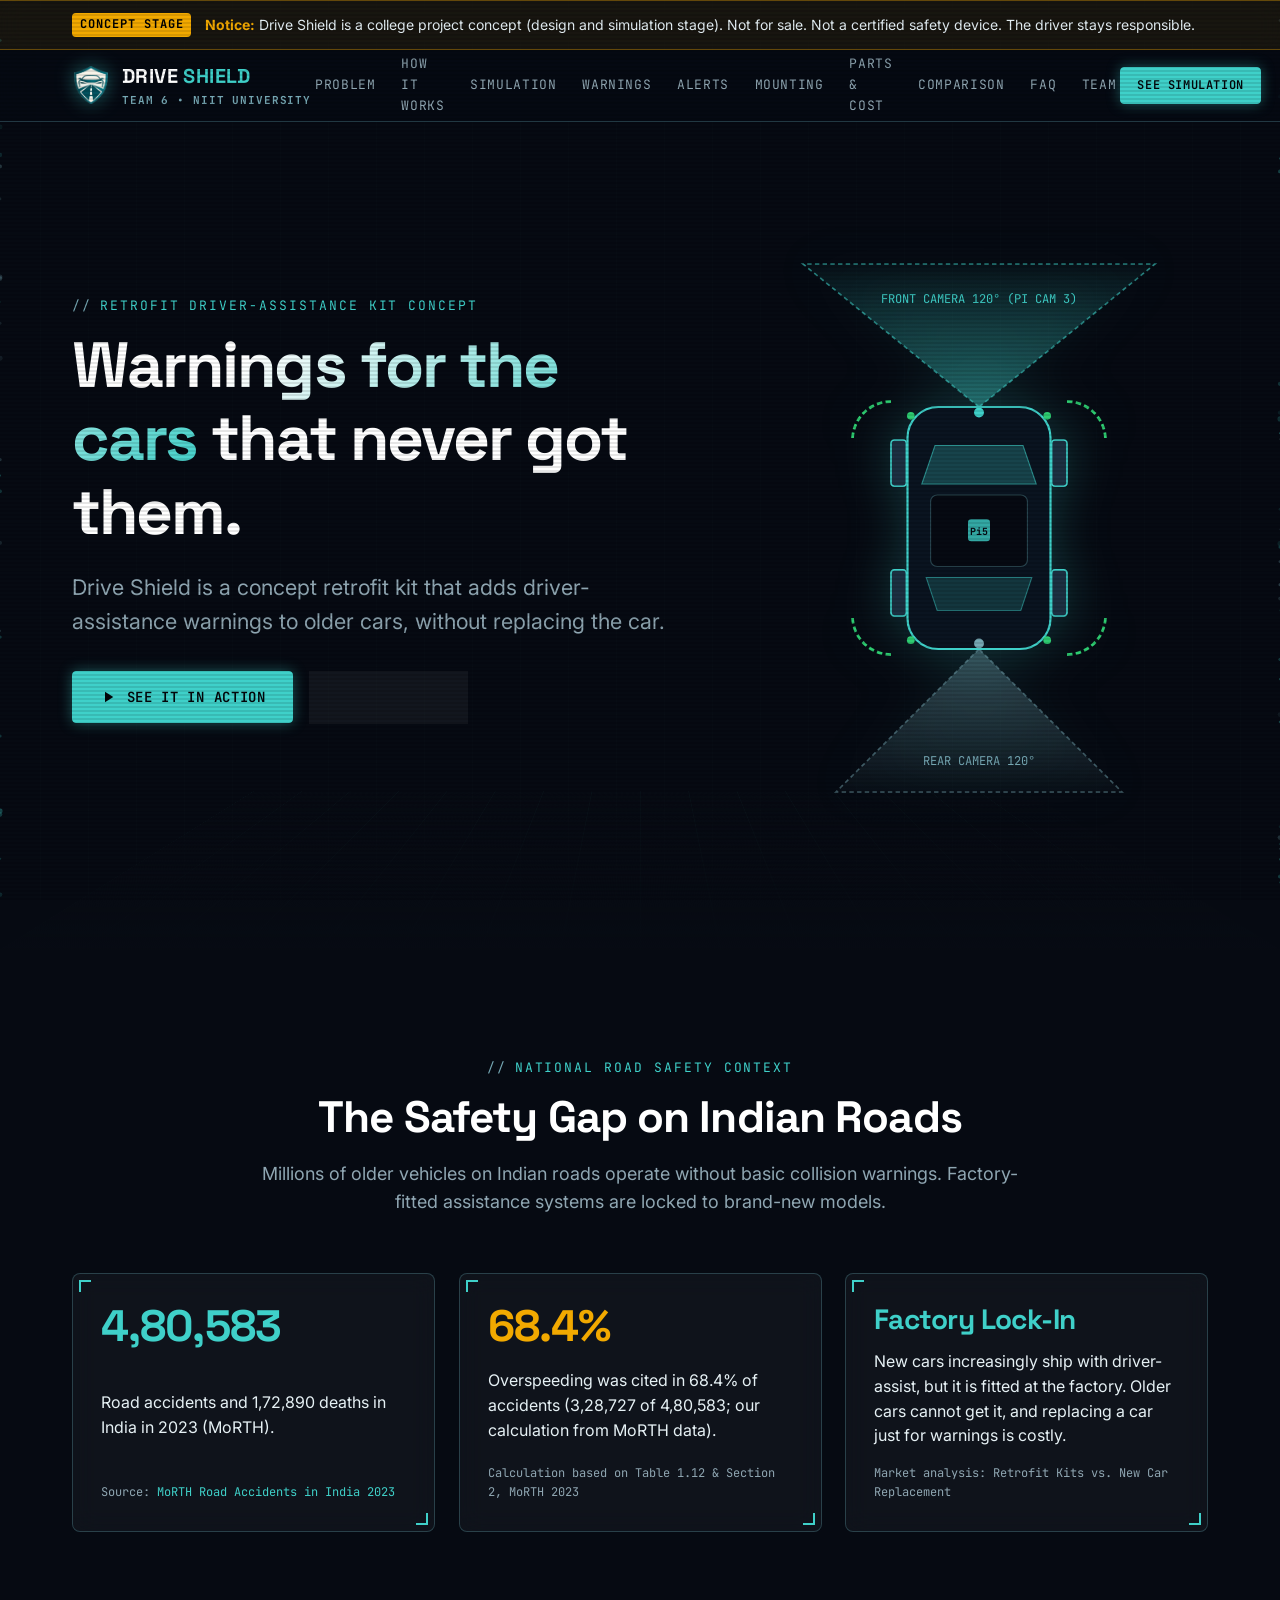
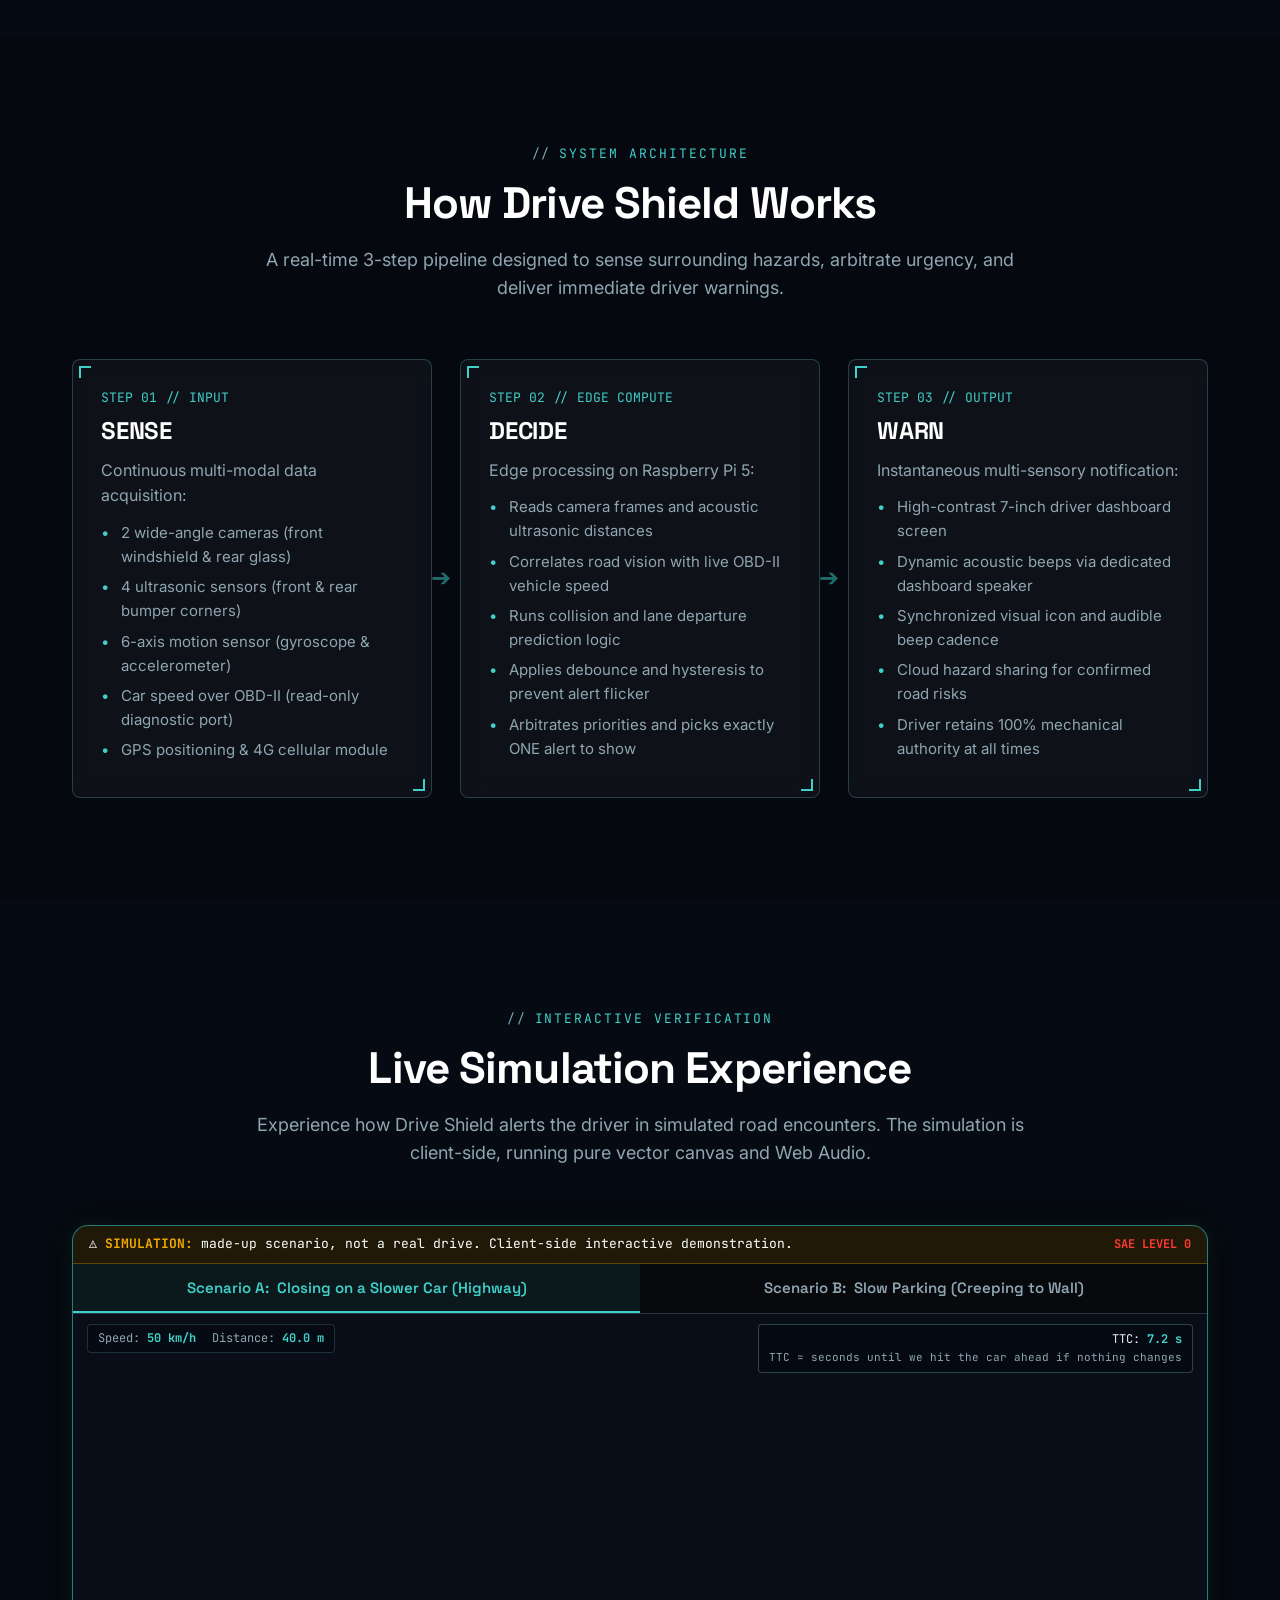
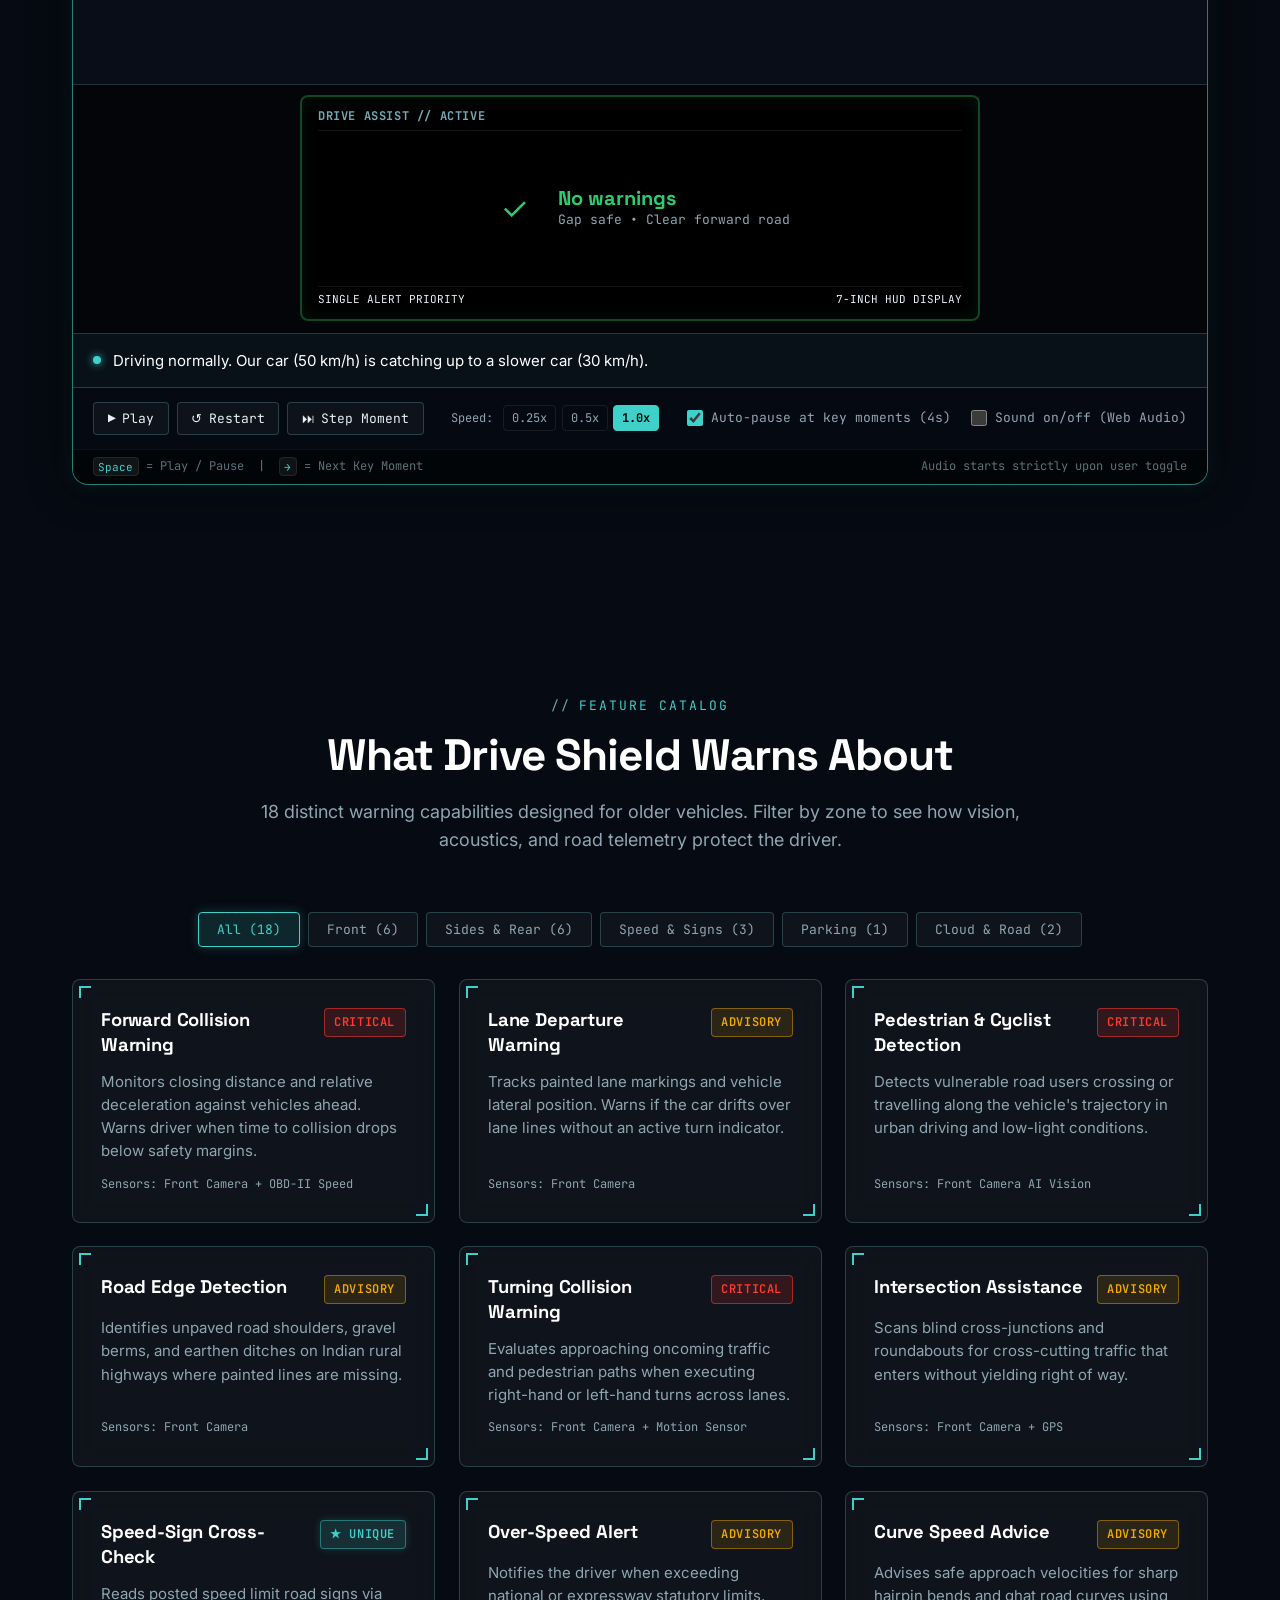
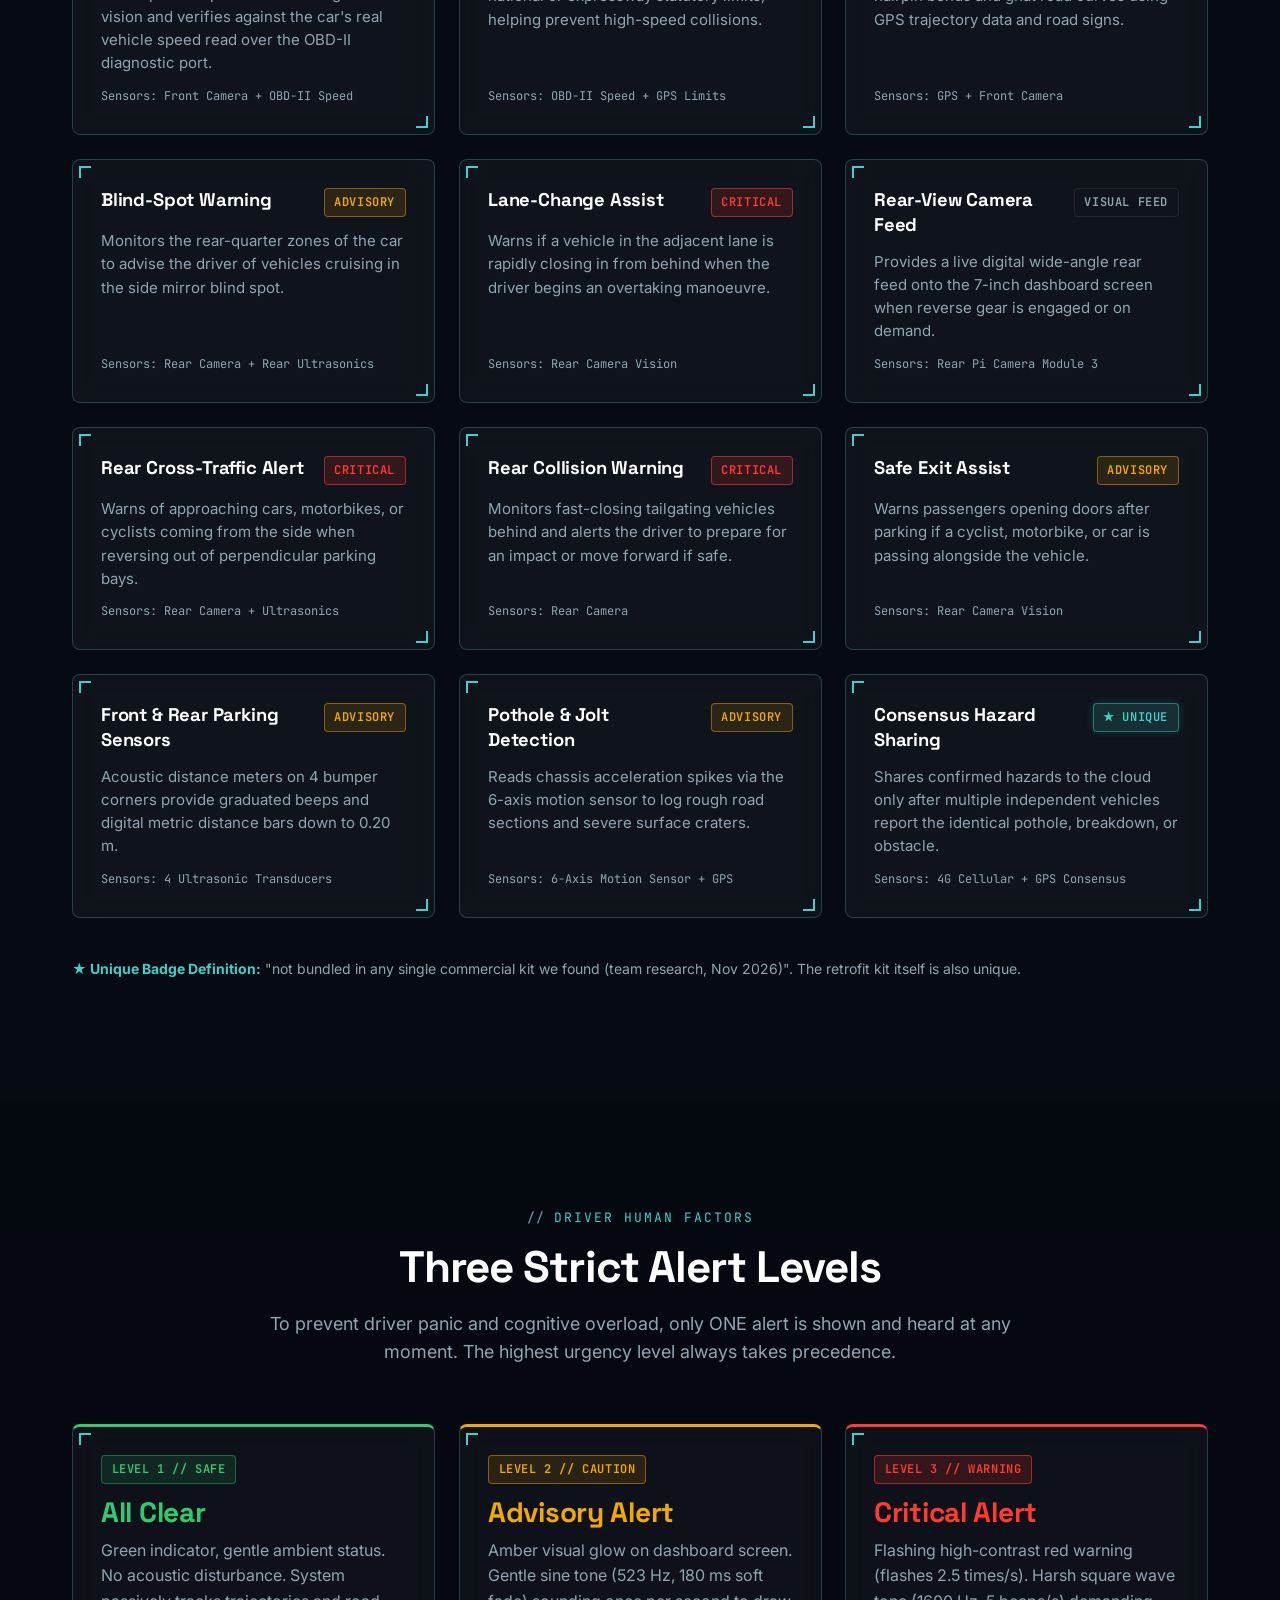
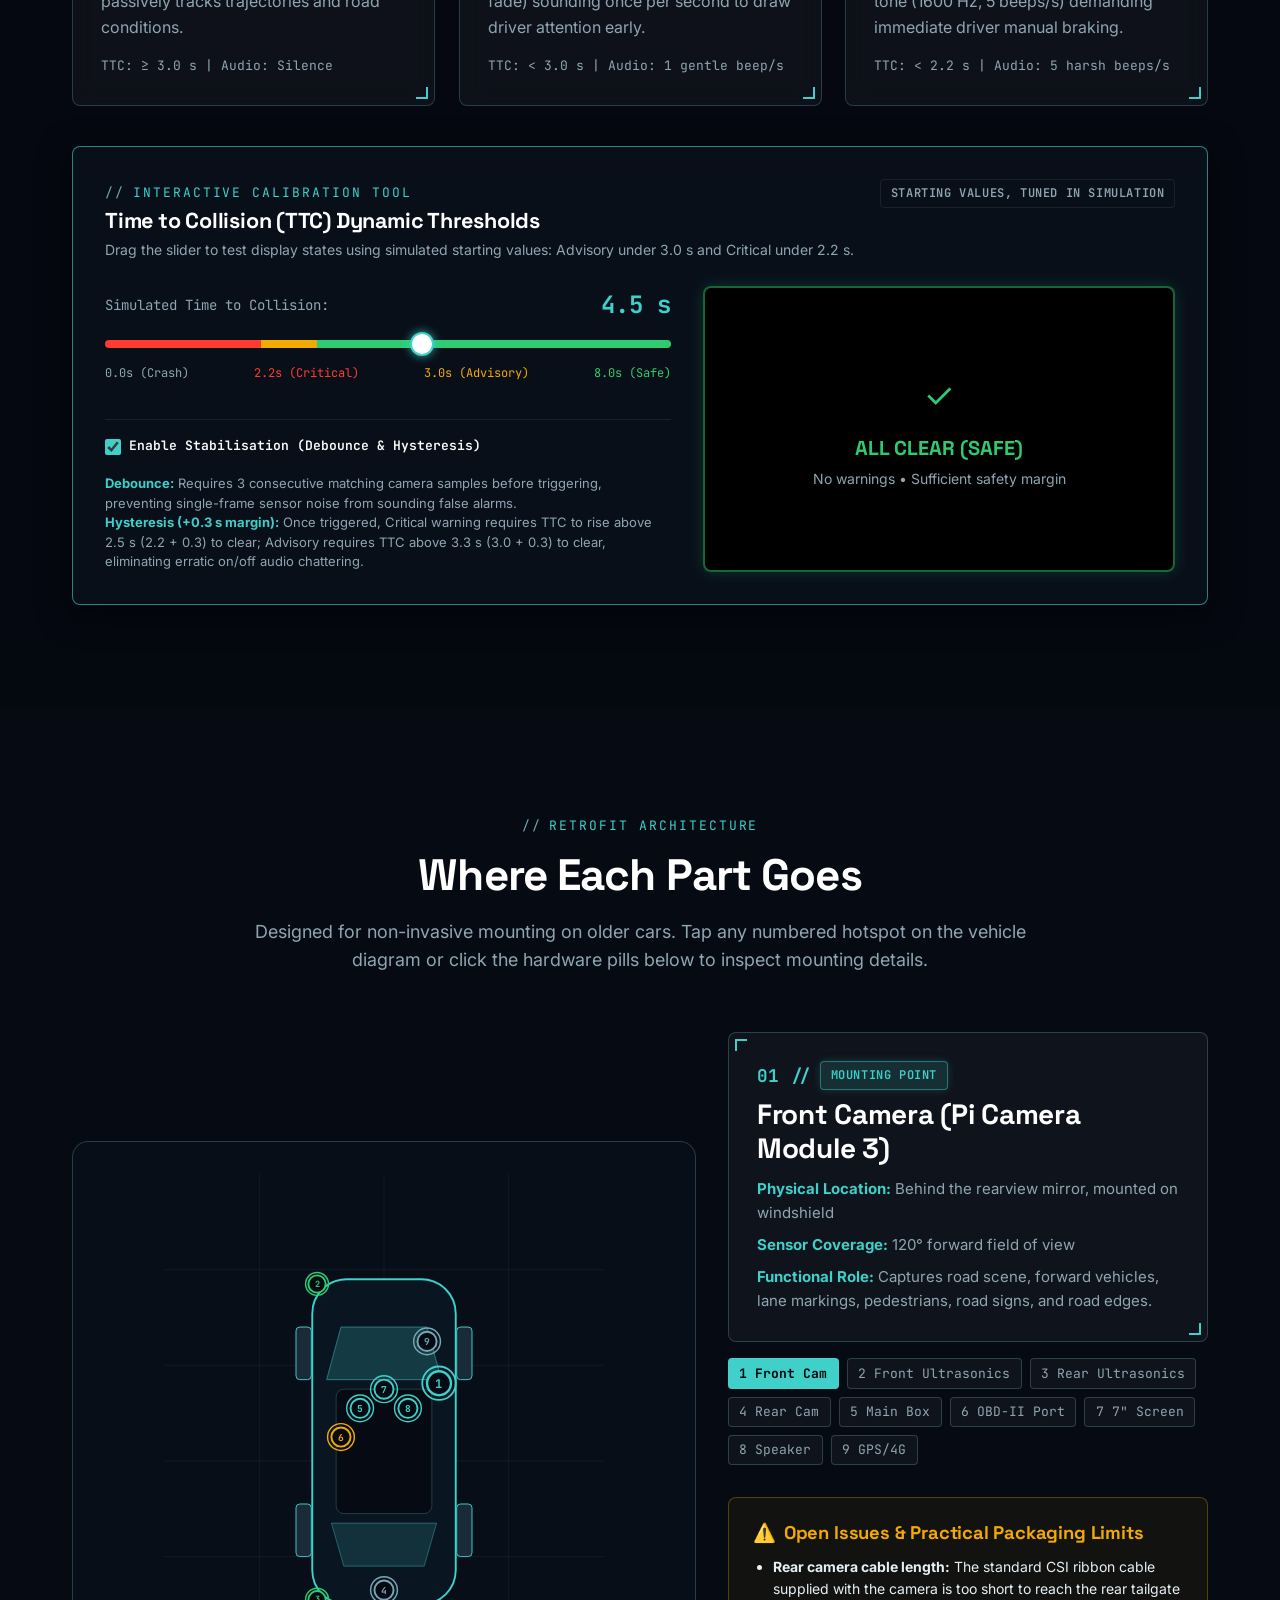
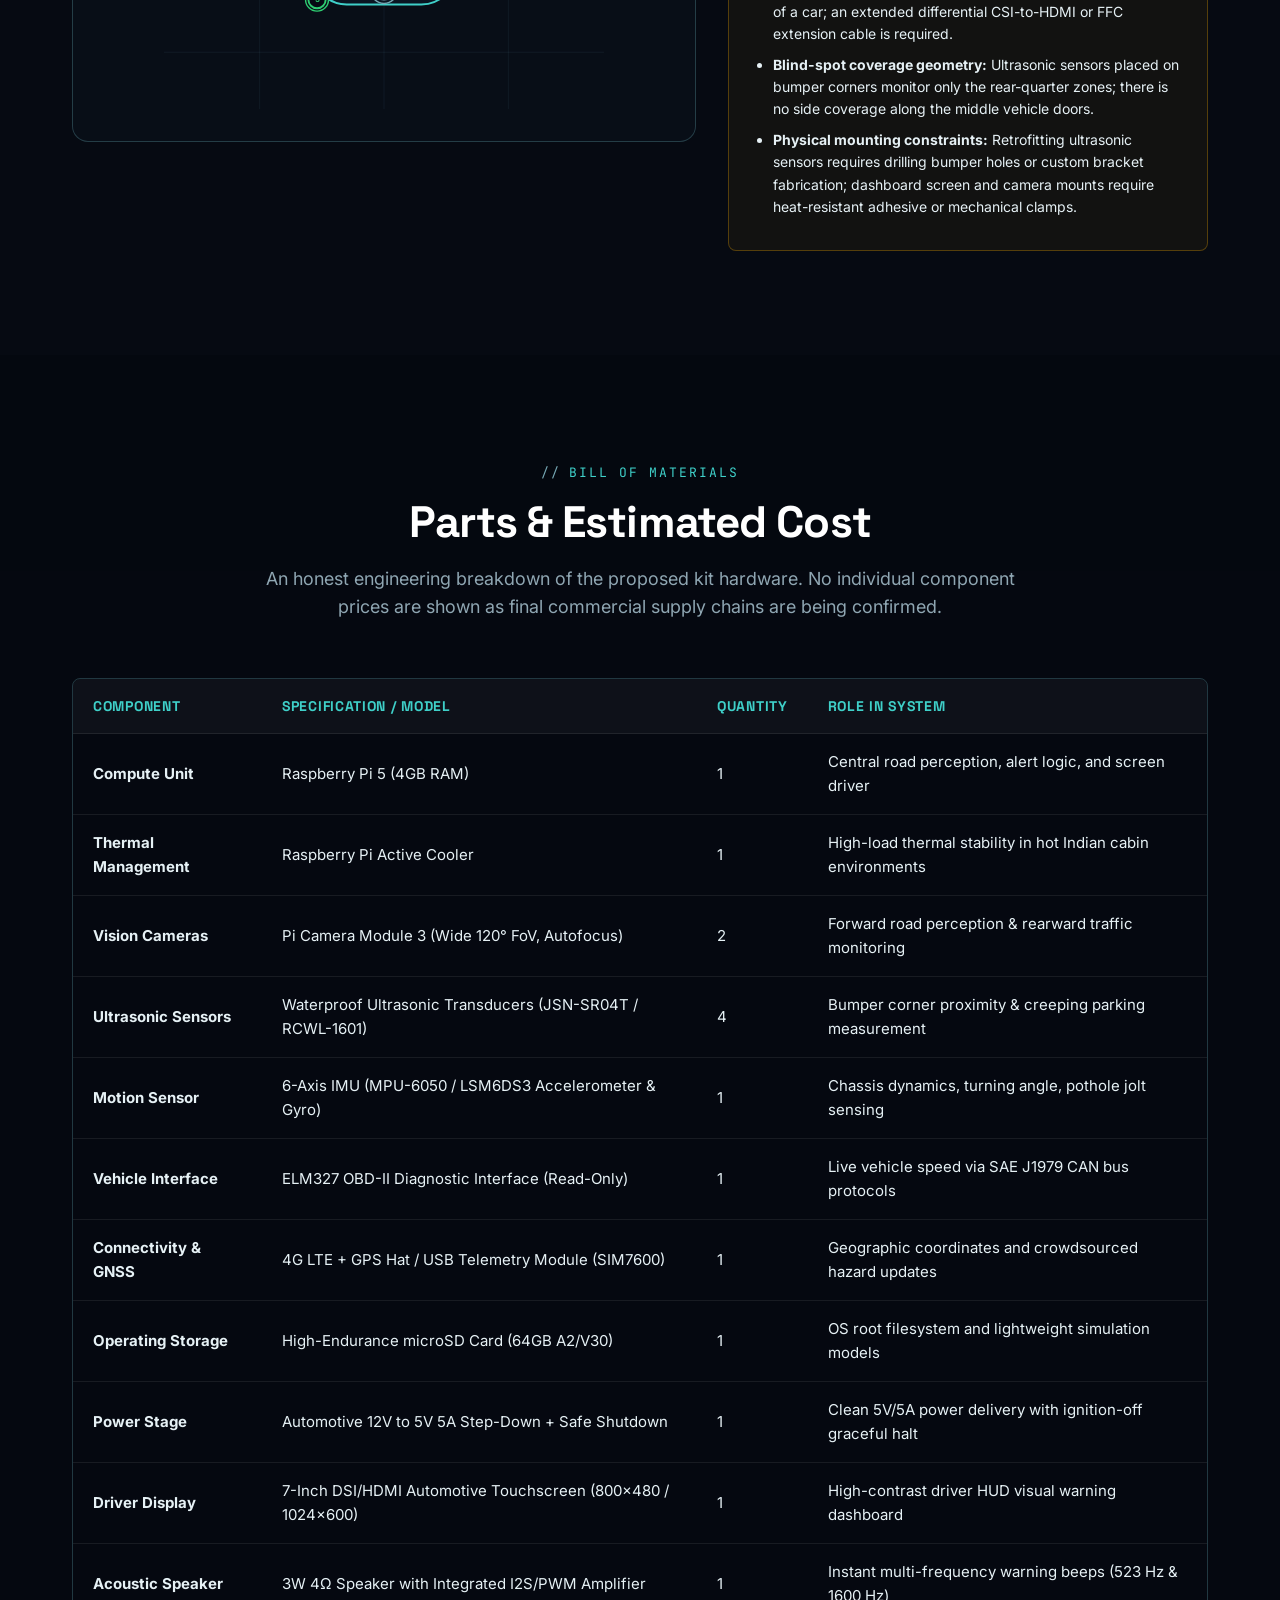
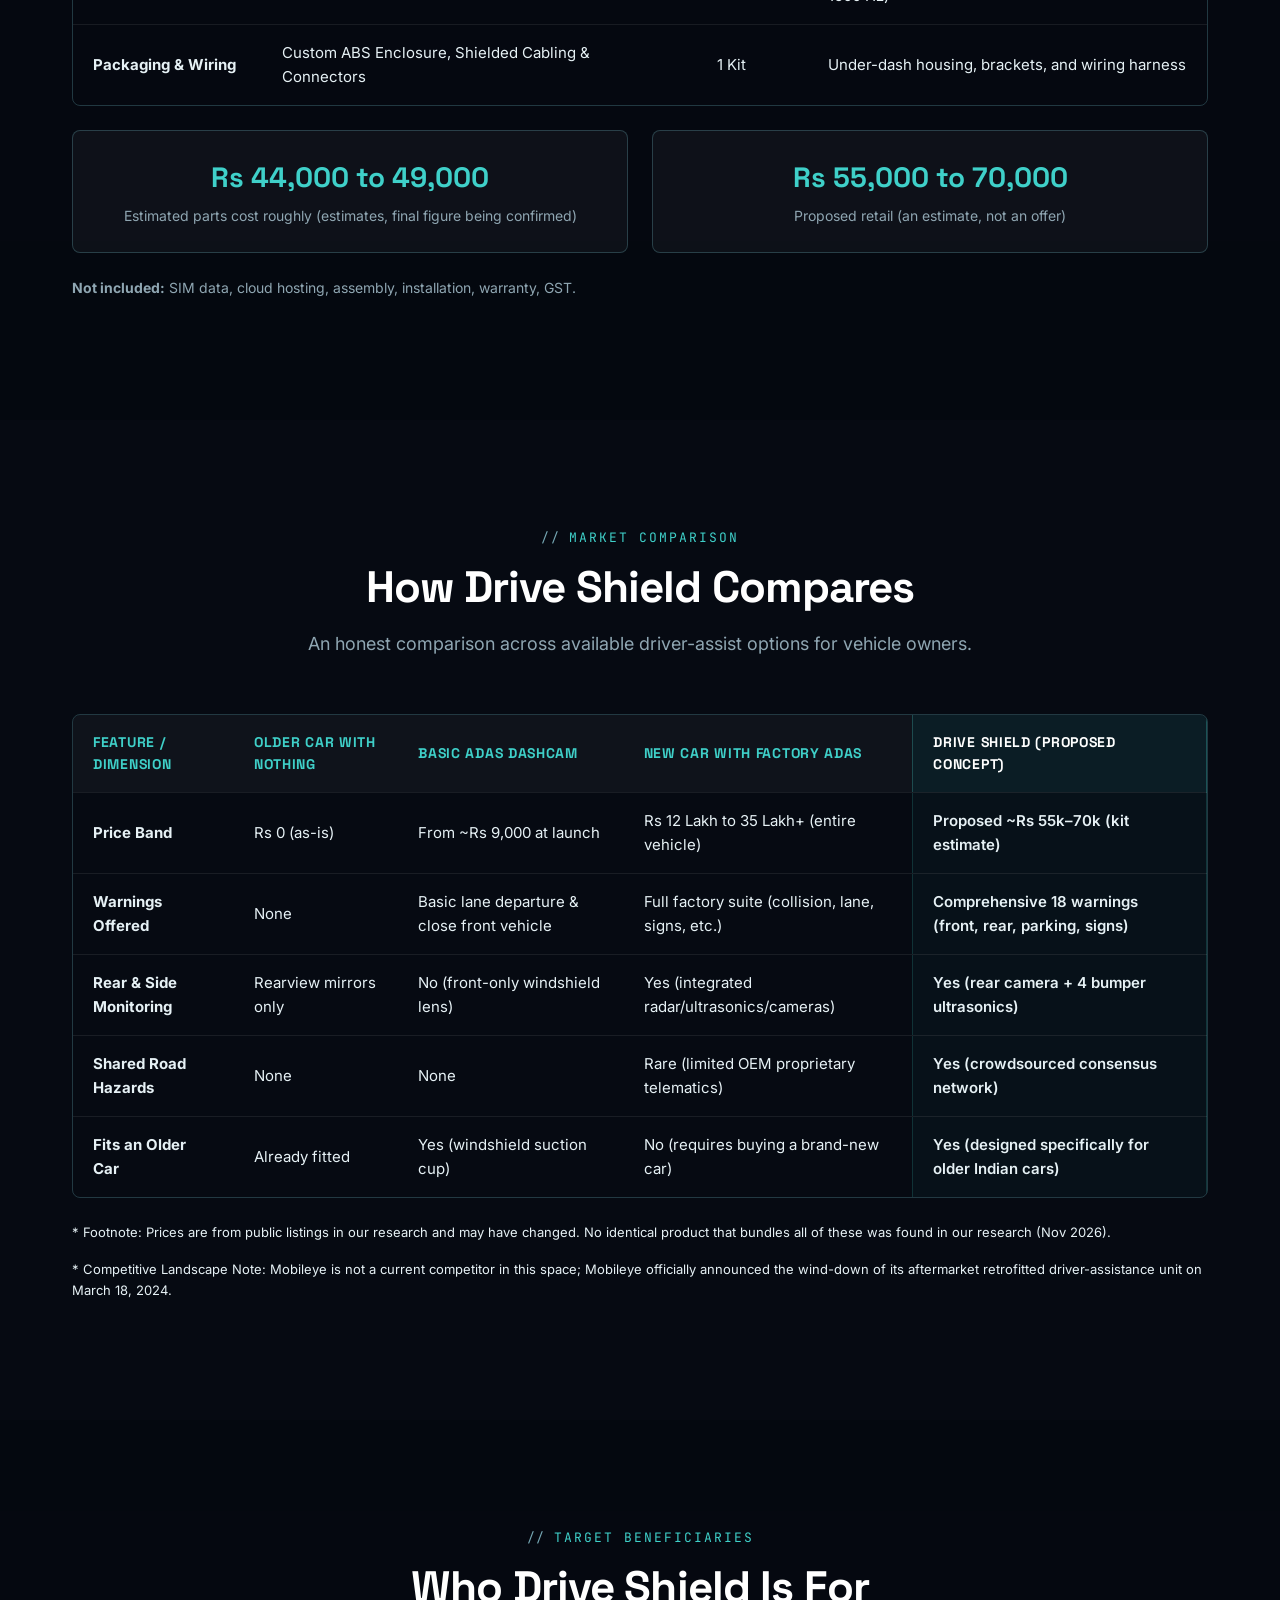
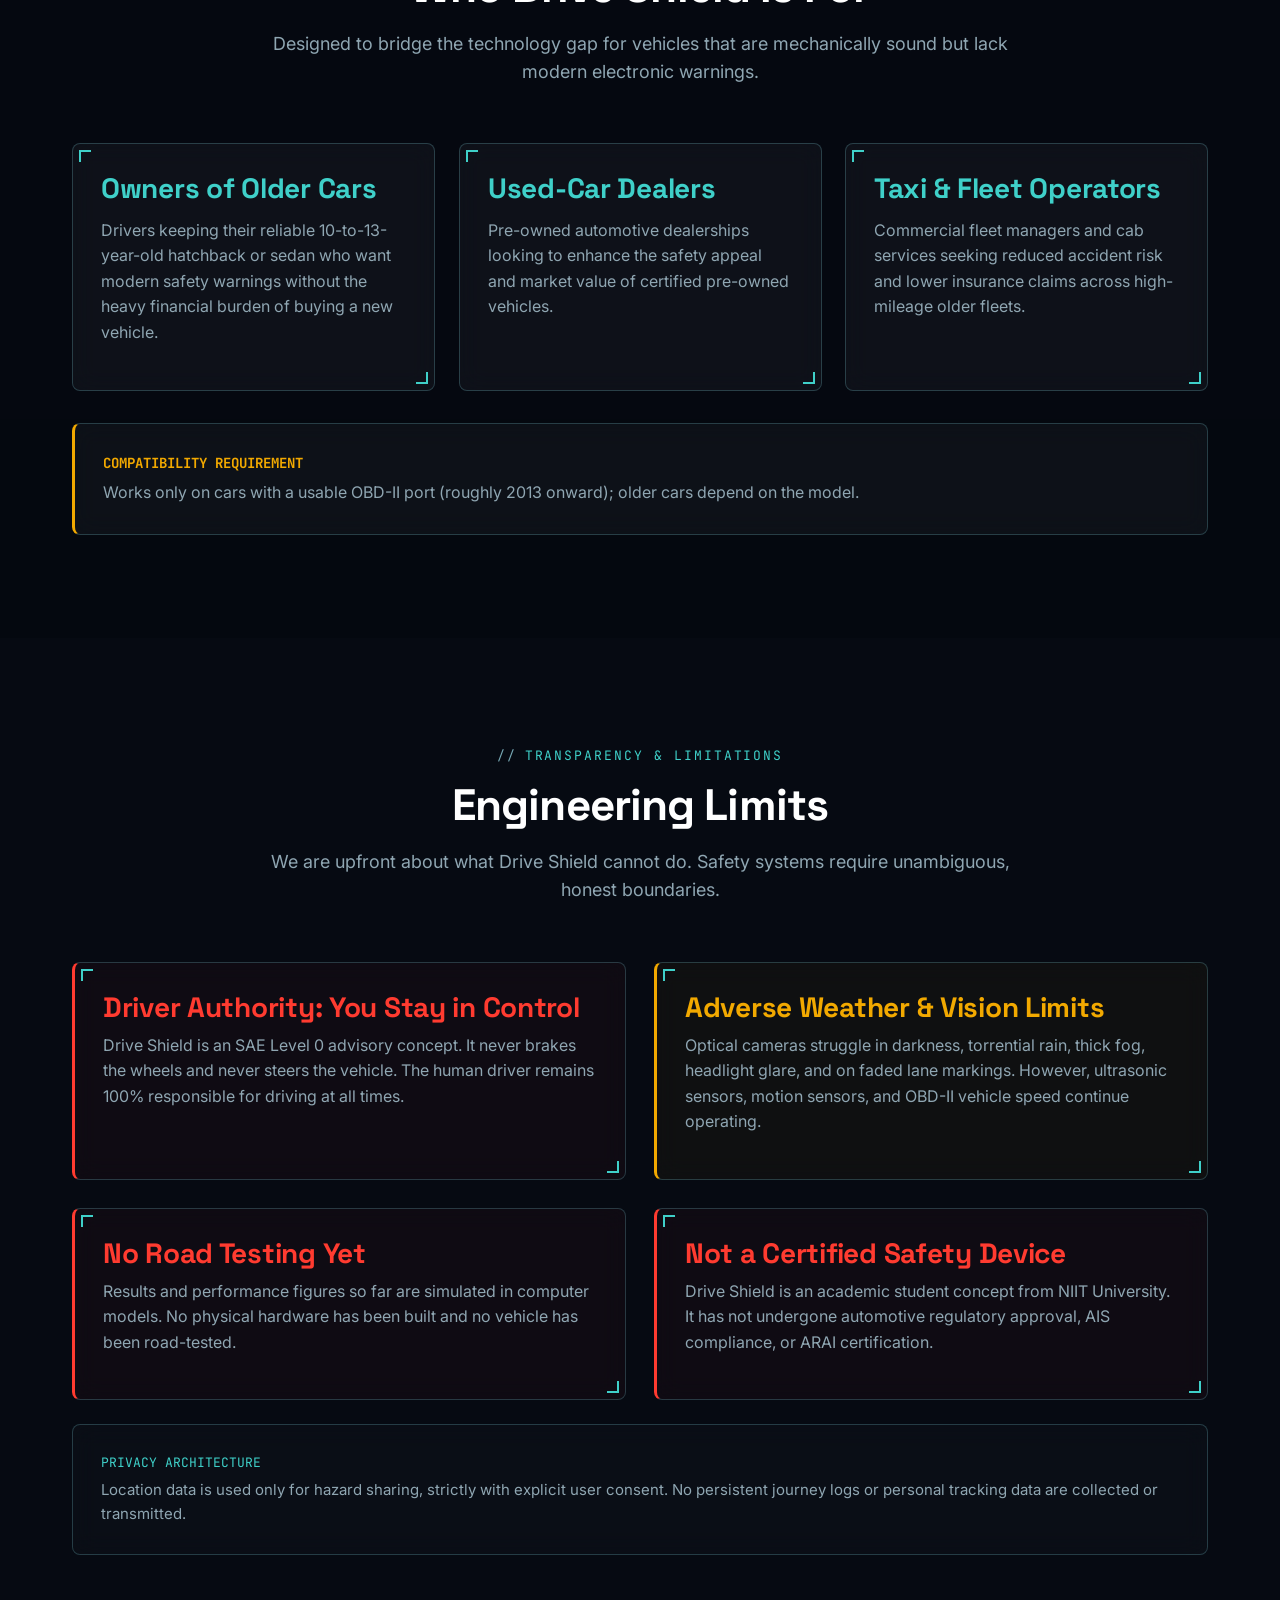
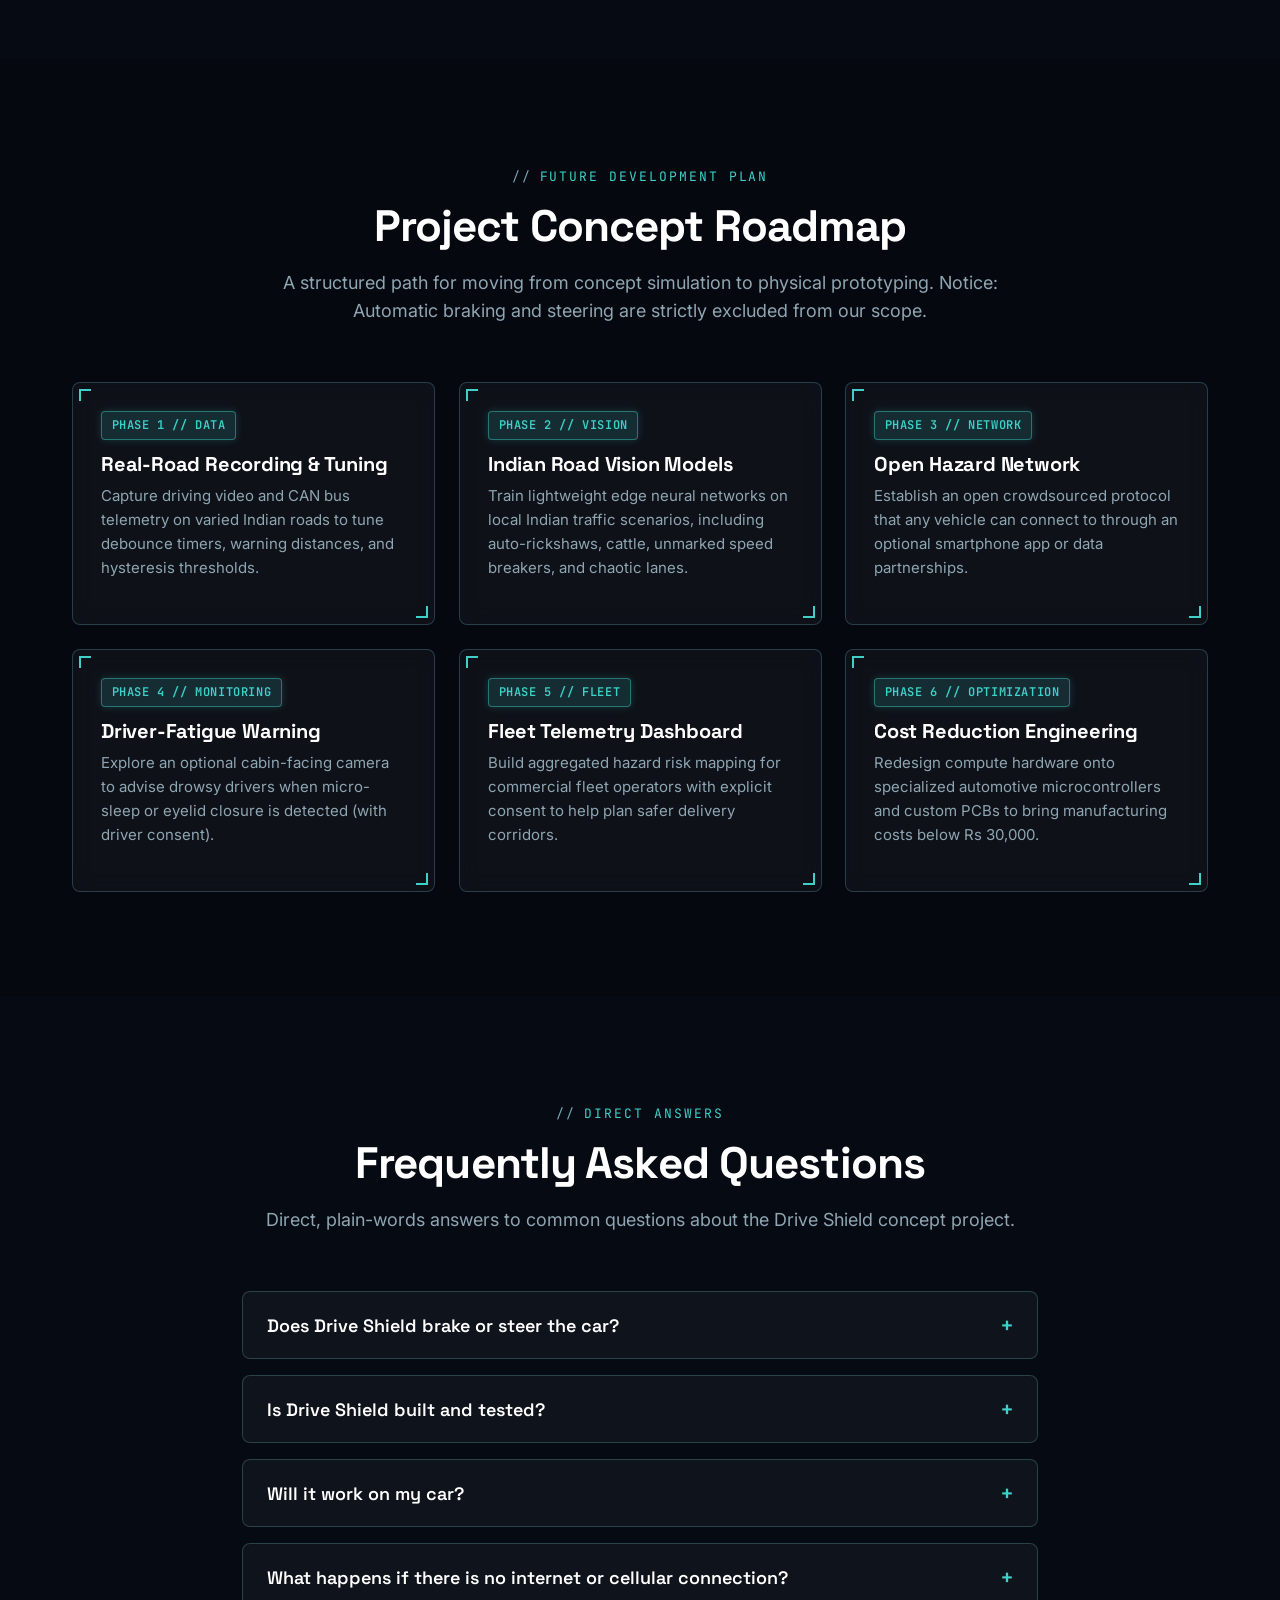
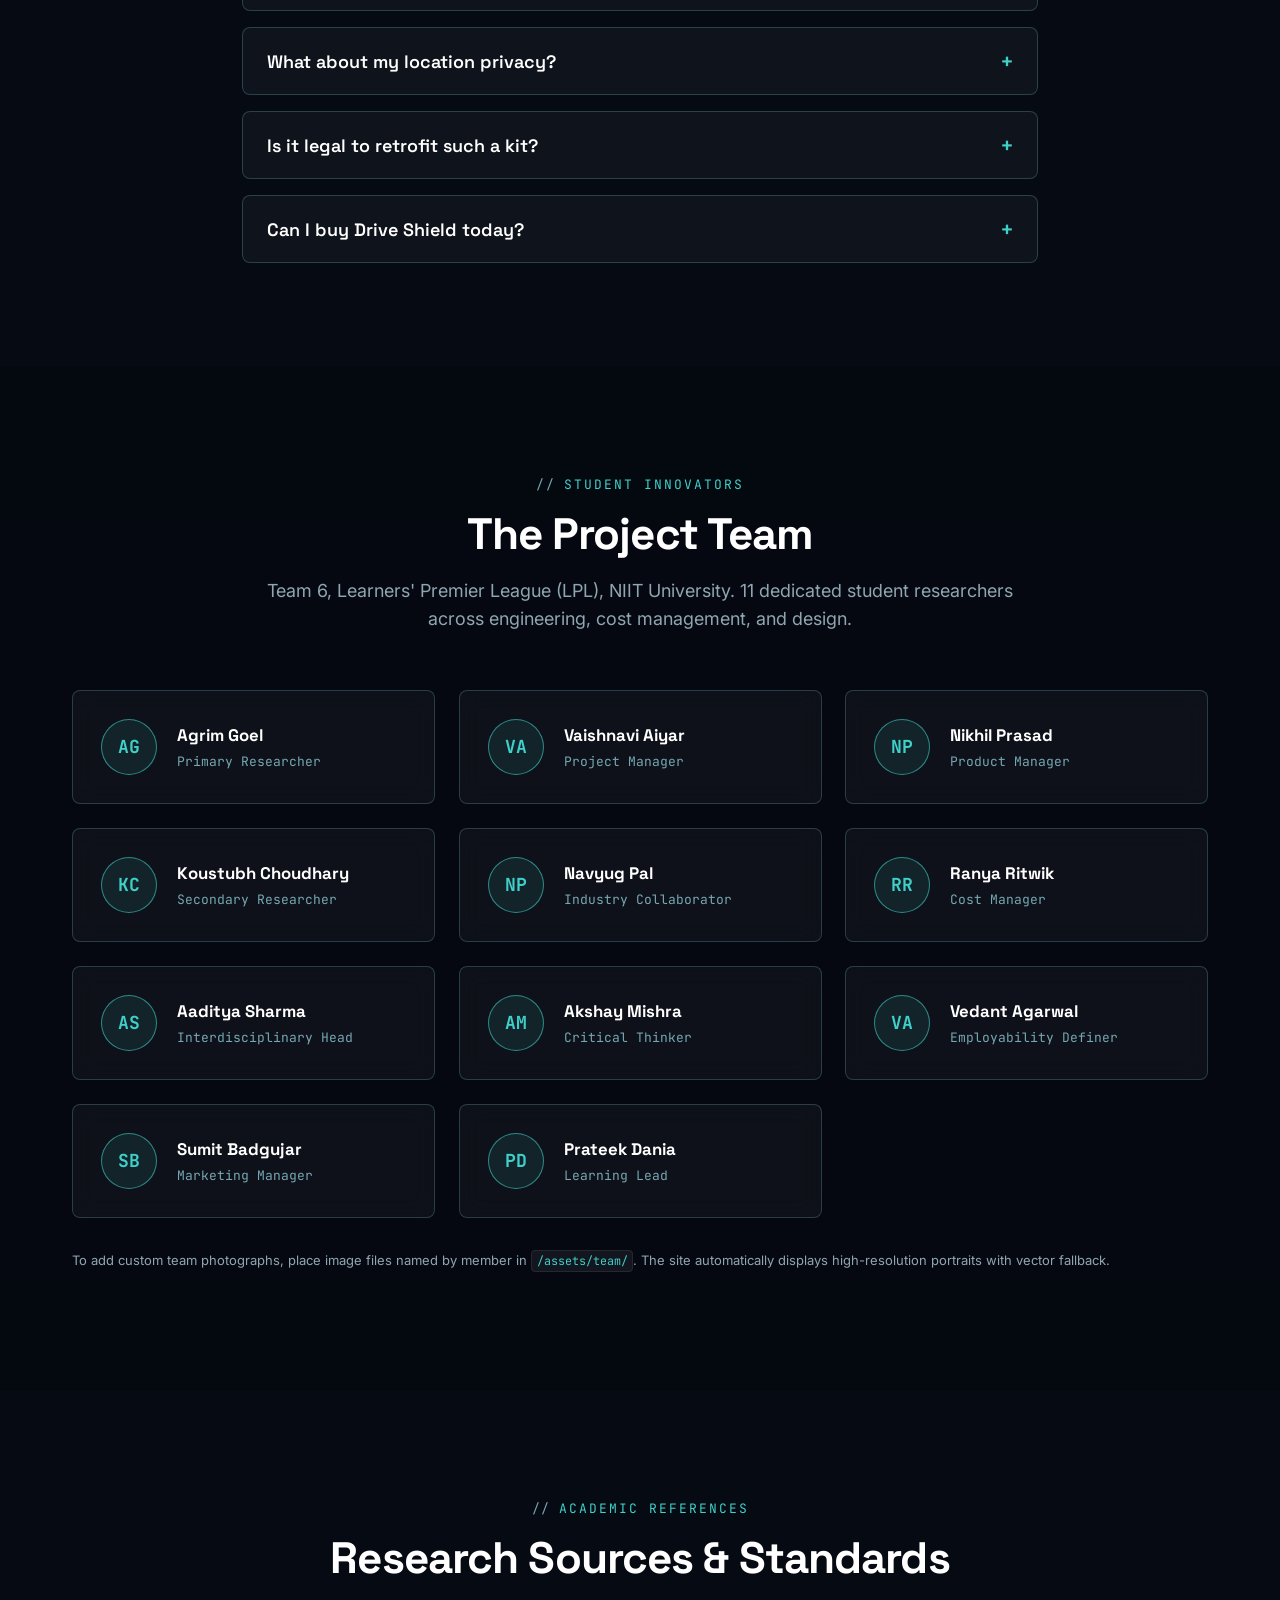
==== commit e332d61d: "fix: resolve navbar & card bracket alignments, integrate official shield logo, update contact to dri" ====
--- a/site/index.html
+++ b/site/index.html
@@ -48,12 +48,12 @@
   <div class="hud-grid-background" aria-hidden="true"></div>
   <div class="scanline-overlay" aria-hidden="true"></div>
 
-  <!-- 1. Mandatory Top Concept Disclaimer Banner -->
+  <!-- 1. Top Concept Disclaimer Banner -->
   <aside class="disclaimer-banner" aria-label="Project stage disclaimer">
     <div class="container">
       <span class="disclaimer-badge">Concept Stage</span>
       <span>
-        <strong>Notice:</strong> Drive Shield is a college project concept (design and simulation stage). Not for sale. Not a certified safety device. It only warns; the driver stays responsible.
+        <strong>Notice:</strong> Drive Shield is a college project concept (design and simulation stage). Not for sale. Not a certified safety device. The driver stays responsible.
       </span>
     </div>
   </aside>
@@ -62,12 +62,7 @@
   <header class="site-header">
     <div class="container">
       <a href="#hero" class="nav-brand" aria-label="Drive Shield Homepage">
-        <svg class="brand-shield-icon" viewBox="0 0 64 64" fill="none" xmlns="http://www.w3.org/2000/svg" aria-hidden="true">
-          <path d="M32 4 L56 12 C56 36 32 58 32 58 C32 58 8 36 8 12 Z" fill="rgba(63, 208, 201, 0.12)" stroke="#3FD0C9" stroke-width="3" />
-          <path d="M26 27 Q32 25 38 27 L40 34 L24 34 Z" fill="#E6F1F5" />
-          <path d="M24 36 L40 36 L42 44 Q32 46 22 44 Z" fill="#3FD0C9" />
-          <circle cx="32" cy="18" r="3" fill="#3FD0C9" />
-        </svg>
+        <img src="assets/logo.png" alt="Drive Shield Logo" class="brand-logo-img">
         <div class="brand-text-group">
           <span>DRIVE <span class="text-cyan">SHIELD</span></span>
           <span class="nav-tagline">Team 6 • NIIT University</span>
@@ -75,15 +70,14 @@
       </a>
 
       <nav class="nav-menu" aria-label="Primary navigation">
-        <a href="#problem" class="nav-link">The Problem</a>
+        <a href="#problem" class="nav-link">Problem</a>
         <a href="#how-it-works" class="nav-link">How It Works</a>
-        <a href="#demo" class="nav-link">Interactive Demo</a>
+        <a href="#demo" class="nav-link">Simulation</a>
         <a href="#features" class="nav-link">Warnings</a>
-        <a href="#alert-levels" class="nav-link">Alert Levels</a>
+        <a href="#alert-levels" class="nav-link">Alerts</a>
         <a href="#hardware" class="nav-link">Mounting</a>
         <a href="#cost" class="nav-link">Parts &amp; Cost</a>
         <a href="#compare" class="nav-link">Comparison</a>
-        <a href="#limits" class="nav-link">Limits</a>
         <a href="#faq" class="nav-link">FAQ</a>
         <a href="#team" class="nav-link">Team</a>
       </nav>
@@ -142,16 +136,6 @@
               How it works
             </a>
           </div>
-          <div class="sae-strip">
-            <svg class="sae-strip-icon" viewBox="0 0 24 24" fill="none" stroke="currentColor" stroke-width="2" aria-hidden="true">
-              <circle cx="12" cy="12" r="10"/>
-              <line x1="12" y1="8" x2="12" y2="12"/>
-              <line x1="12" y1="16" x2="12.01" y2="16"/>
-            </svg>
-            <div>
-              <strong>Advisory Kit Concept:</strong> Warning only. Never brakes or steers (SAE Level 0).
-            </div>
-          </div>
         </div>
 
         <!-- Animated Top-Down Car Wireframe with Pulsing Sensor Cones -->
@@ -321,18 +305,6 @@
             </ul>
           </div>
         </div>
-
-        <!-- Strict Honesty Red Strip -->
-        <div class="sae-strip reveal-on-scroll delay-4" style="margin-top:2.5rem;">
-          <svg class="sae-strip-icon" viewBox="0 0 24 24" fill="none" stroke="currentColor" stroke-width="2" aria-hidden="true">
-            <path d="M10.29 3.86L1.82 18a2 2 0 0 0 1.71 3h16.94a2 2 0 0 0 1.71-3L13.71 3.86a2 2 0 0 0-3.42 0z"/>
-            <line x1="12" y1="9" x2="12" y2="13"/>
-            <line x1="12" y1="17" x2="12.01" y2="17"/>
-          </svg>
-          <div>
-            <strong>Strict Scope Rule:</strong> Warning only. Never brakes or steers (SAE Level 0).
-          </div>
-        </div>
       </div>
     </section>
 
@@ -353,7 +325,7 @@
           <div class="demo-disclaimer-strip">
             <div class="demo-disclaimer-text">
               <span>⚠️</span>
-              <span><strong>SIMULATION:</strong> made-up scenario, not a real drive. Warning only: the system never brakes or steers.</span>
+              <span><strong>SIMULATION:</strong> made-up scenario, not a real drive. Client-side interactive demonstration.</span>
             </div>
             <div class="demo-level-tag">SAE Level 0</div>
           </div>
@@ -657,7 +629,7 @@
             <div class="hud-panel feature-card tilt-card">
               <div class="hud-brackets"></div>
               <div class="feature-card-header">
-                <h3 class="feature-title">Lane-Change Assist (Warns Only)</h3>
+                <h3 class="feature-title">Lane-Change Assist</h3>
                 <span class="badge badge-critical">Critical</span>
               </div>
               <p class="feature-desc">
@@ -1282,7 +1254,7 @@
         <div class="grid-2">
           <div class="hud-panel limit-card reveal-on-scroll delay-1">
             <div class="hud-brackets"></div>
-            <h3 style="color:#FF3B30;margin-bottom:0.5rem;">Warns Only: You Stay in Control</h3>
+            <h3 style="color:#FF3B30;margin-bottom:0.5rem;">Driver Authority: You Stay in Control</h3>
             <p class="text-muted">
               Drive Shield is an SAE Level 0 advisory concept. It never brakes the wheels and never steers the vehicle. The human driver remains 100% responsible for driving at all times.
             </p>
@@ -1366,7 +1338,7 @@
             <div class="badge badge-unique" style="margin-bottom:0.75rem;">Phase 4 // Monitoring</div>
             <h3 style="font-size:1.25rem;margin-bottom:0.5rem;color:var(--text-white);">Driver-Fatigue Warning</h3>
             <p class="text-muted" style="font-size:0.9375rem;">
-              Explore an optional cabin-facing camera to advise drowsy drivers when micro-sleep or eyelid closure is detected (warn only, with consent).
+              Explore an optional cabin-facing camera to advise drowsy drivers when micro-sleep or eyelid closure is detected (with driver consent).
             </p>
           </div>
 
@@ -1683,40 +1655,38 @@
 
   <!-- 16. FOOTER -->
   <footer class="site-footer">
-    <!-- Mandatory Bottom Concept Disclaimer Banner -->
+    <!-- Bottom Concept Disclaimer Banner -->
     <aside class="disclaimer-banner" aria-label="Footer project stage disclaimer" style="margin-bottom:2.5rem;border-left:none;border-right:none;">
       <div class="container">
         <span class="disclaimer-badge">Concept Stage</span>
         <span>
-          <strong>Notice:</strong> Drive Shield is a college project concept (design and simulation stage). Not for sale. Not a certified safety device. It only warns; the driver stays responsible.
+          <strong>Notice:</strong> Drive Shield is a college project concept (design and simulation stage). Not for sale. Not a certified safety device. The driver stays responsible.
         </span>
       </div>
     </aside>
 
     <div class="container">
-      <div style="display:flex;flex-wrap:wrap;justify-content:space-between;align-items:flex-start;gap:2rem;">
-        <div>
-          <div style="display:flex;align-items:center;gap:0.75rem;margin-bottom:0.75rem;">
-            <svg class="brand-shield-icon" viewBox="0 0 64 64" fill="none" xmlns="http://www.w3.org/2000/svg" aria-hidden="true">
-              <path d="M32 4 L56 12 C56 36 32 58 32 58 C32 58 8 36 8 12 Z" fill="rgba(63, 208, 201, 0.12)" stroke="#3FD0C9" stroke-width="3" />
-              <circle cx="32" cy="18" r="3" fill="#3FD0C9" />
-            </svg>
-            <span style="font-family:var(--font-heading);font-weight:700;font-size:1.35rem;color:var(--text-white);">
-              DRIVE <span class="text-cyan">SHIELD</span>
-            </span>
-          </div>
-          <p class="text-muted" style="max-width:440px;font-size:0.875rem;line-height:1.6;">
-            A college project concept by Team 6 for the Learners' Premier League (LPL 2026-27), NIIT University. Retrofit driver-assistance warnings for older Indian cars.
-          </p>
-        </div>
-
-        <div style="font-family:var(--font-mono);font-size:0.875rem;">
-          <div class="text-cyan" style="font-weight:700;margin-bottom:0.75rem;text-transform:uppercase;letter-spacing:0.1em;">Contact Inquiries</div>
-          <p class="text-muted" style="margin-bottom:0.5rem;font-size:0.8125rem;">
+      <div class="footer-main-grid">
+        <div class="footer-brand-column">
+          <div class="footer-brand-header">
+            <img src="assets/logo.png" alt="Drive Shield Logo" class="footer-logo-img">
+            <div>
+              <span class="footer-brand-title">DRIVE <span class="text-cyan">SHIELD</span></span>
+              <span class="nav-tagline">Team 6 • NIIT University</span>
+            </div>
+          </div>
+          <p class="text-muted footer-brand-desc">
+            A college project concept by Team 6 for the Learners' Premier League (LPL 2026-27), NIIT University. Retrofit driver-assistance for older Indian cars.
+          </p>
+        </div>
+
+        <div class="footer-contact-column">
+          <div class="text-cyan footer-contact-title">Contact Inquiries</div>
+          <p class="text-muted footer-contact-desc">
             For academic queries or concept feedback:
           </p>
-          <a href="mailto:agrimgoel14@gmail.com" class="contact-email-link show-email-text btn btn-secondary btn-sm">
-            agrimgoel14@gmail.com
+          <a href="mailto:driveshield06@gmail.com" class="contact-email-link show-email-text btn btn-secondary btn-sm">
+            driveshield06@gmail.com
           </a>
         </div>
       </div>
--- a/site/css/layout.css
+++ b/site/css/layout.css
@@ -169,6 +169,17 @@
   letter-spacing: 0.02em;
   text-decoration: none;
   min-width: 0;
+  flex-shrink: 0;
+  white-space: nowrap;
+  z-index: 2;
+}
+
+.brand-logo-img {
+  width: 38px;
+  height: 38px;
+  object-fit: contain;
+  flex-shrink: 0;
+  filter: drop-shadow(0 0 10px rgba(63, 208, 201, 0.45));
 }
 
 .brand-text-group {
@@ -187,7 +198,7 @@
   white-space: nowrap;
 }
 
-@media (max-width: 480px) {
+@media (max-width: 520px) {
   .nav-tagline {
     display: none;
   }
@@ -205,15 +216,30 @@
 .nav-menu {
   display: none;
   align-items: center;
-  gap: 1.5rem;
+  gap: 1.1rem;
   list-style: none;
   margin: 0;
   padding: 0;
-}
-
-@media (min-width: 992px) {
+  flex-wrap: nowrap;
+}
+
+@media (min-width: 1200px) {
   .nav-menu {
     display: flex;
+  }
+
+  .mobile-nav-toggle {
+    display: none !important;
+  }
+}
+
+@media (max-width: 1199px) {
+  .nav-menu {
+    display: none !important;
+  }
+
+  .mobile-nav-toggle {
+    display: flex !important;
   }
 }
 
@@ -391,6 +417,63 @@
   z-index: 2;
 }
 
+.footer-main-grid {
+  display: flex;
+  flex-wrap: wrap;
+  justify-content: space-between;
+  align-items: center;
+  gap: 2.5rem;
+}
+
+.footer-brand-column {
+  max-width: 520px;
+}
+
+.footer-brand-header {
+  display: flex;
+  align-items: center;
+  gap: 1.1rem;
+  margin-bottom: 0.85rem;
+}
+
+.footer-logo-img {
+  width: 56px;
+  height: 56px;
+  object-fit: contain;
+  flex-shrink: 0;
+  filter: drop-shadow(0 0 14px rgba(63, 208, 201, 0.4));
+}
+
+.footer-brand-title {
+  font-family: var(--font-heading);
+  font-weight: 700;
+  font-size: 1.5rem;
+  color: var(--text-white);
+  line-height: 1.2;
+}
+
+.footer-brand-desc {
+  font-size: 0.9rem;
+  line-height: 1.6;
+}
+
+.footer-contact-column {
+  font-family: var(--font-mono);
+  font-size: 0.875rem;
+}
+
+.footer-contact-title {
+  font-weight: 700;
+  margin-bottom: 0.5rem;
+  text-transform: uppercase;
+  letter-spacing: 0.1em;
+}
+
+.footer-contact-desc {
+  margin-bottom: 0.6rem;
+  font-size: 0.8125rem;
+}
+
 .footer-bottom {
   display: flex;
   flex-direction: column;
--- a/site/css/components.css
+++ b/site/css/components.css
@@ -22,29 +22,32 @@
 
 /* Corner HUD Brackets [ ] */
 .hud-brackets {
-  position: relative;
+  position: absolute;
+  inset: 0;
+  pointer-events: none;
+  border-radius: inherit;
 }
 
 .hud-brackets::before,
 .hud-brackets::after {
   content: "";
   position: absolute;
-  width: 10px;
-  height: 10px;
+  width: 12px;
+  height: 12px;
   pointer-events: none;
   transition: border-color var(--transition-fast);
 }
 
 .hud-brackets::before {
-  top: -1px;
-  left: -1px;
+  top: 6px;
+  left: 6px;
   border-top: 2px solid var(--brand-cyan);
   border-left: 2px solid var(--brand-cyan);
 }
 
 .hud-brackets::after {
-  bottom: -1px;
-  right: -1px;
+  bottom: 6px;
+  right: 6px;
   border-bottom: 2px solid var(--brand-cyan);
   border-right: 2px solid var(--brand-cyan);
 }
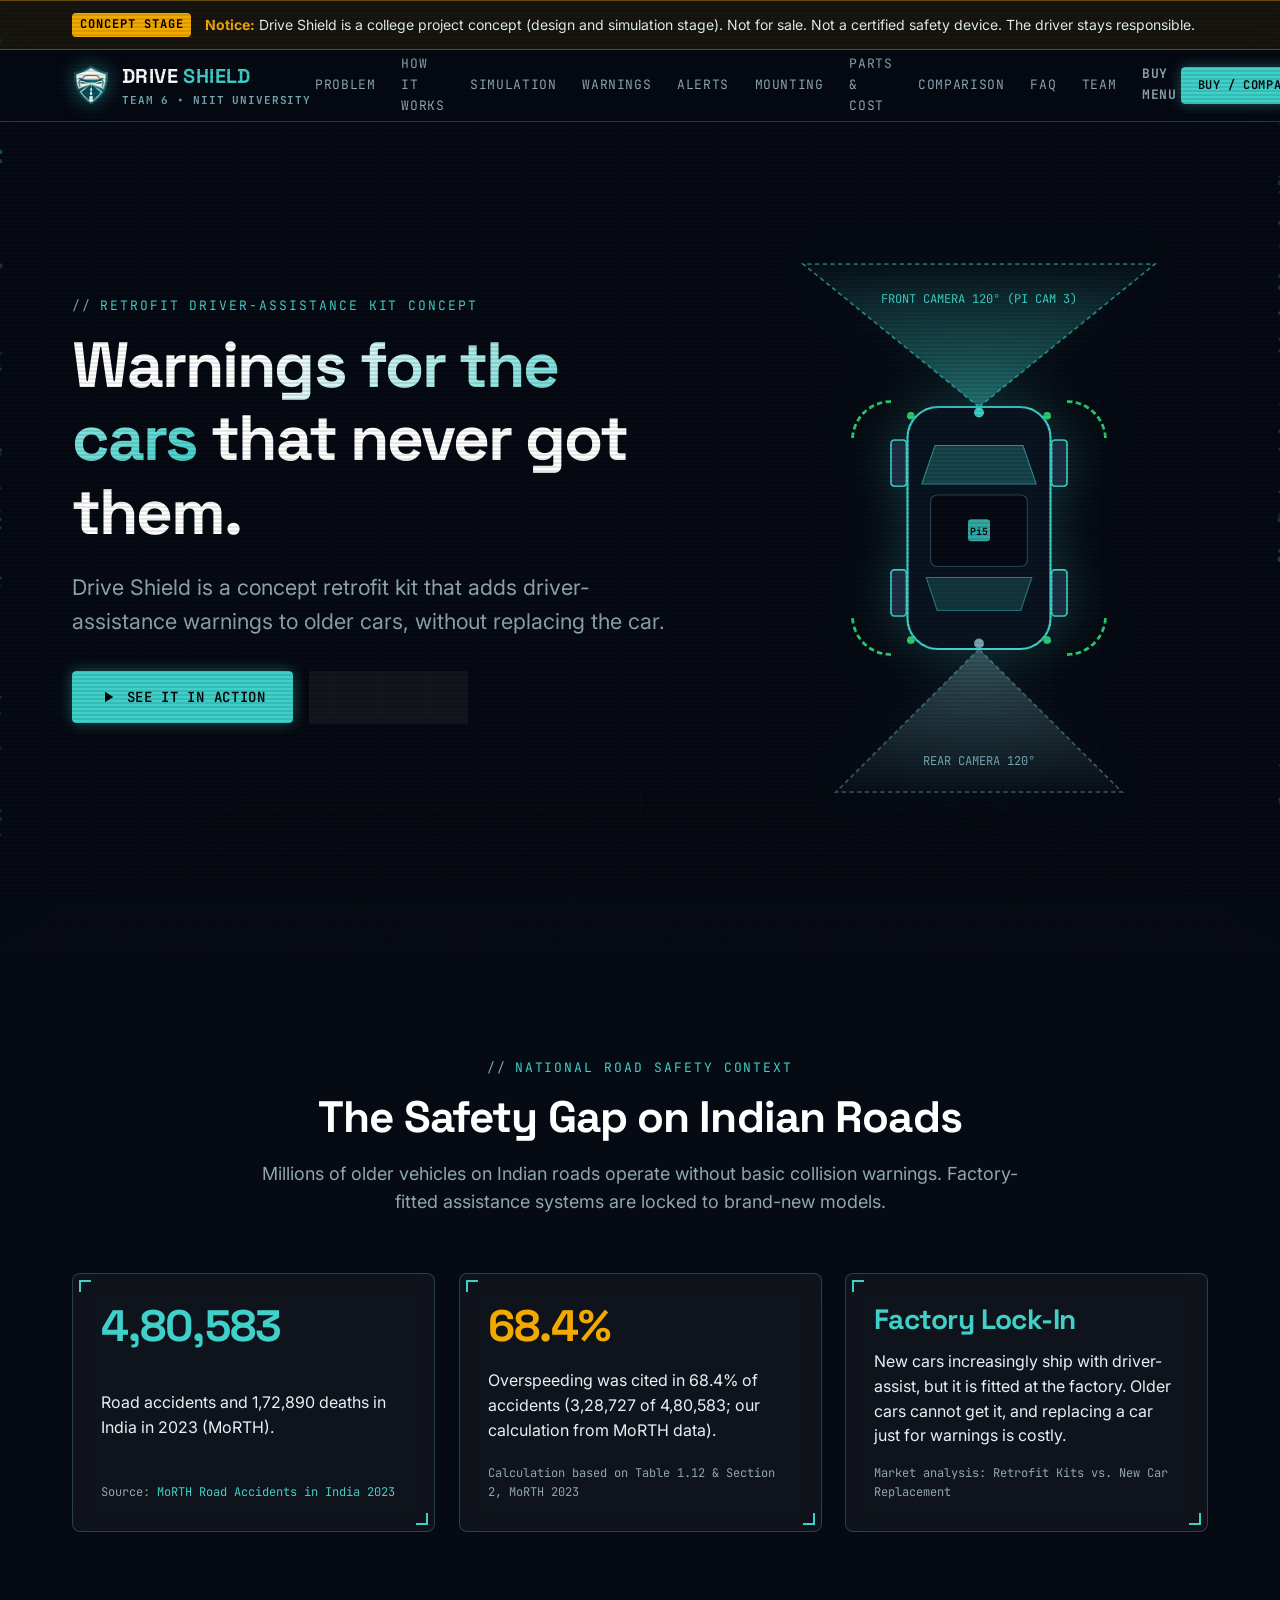
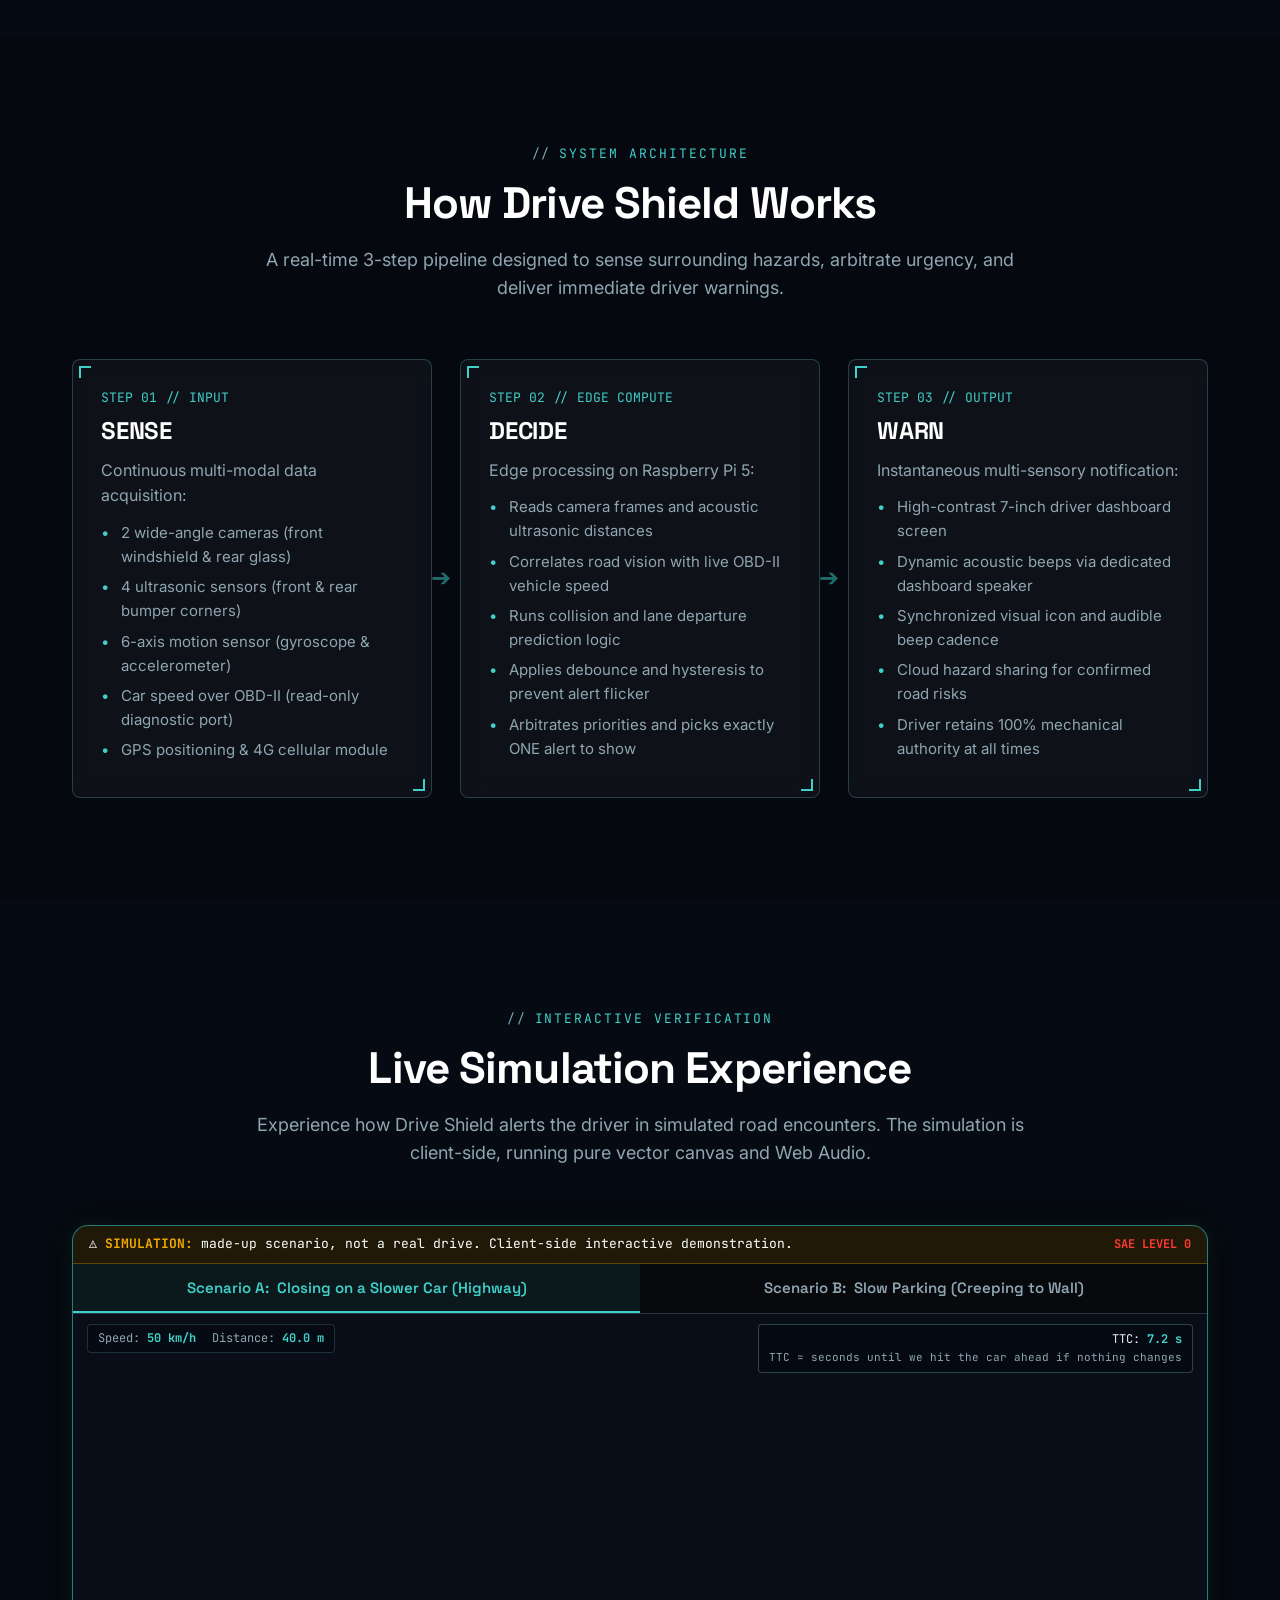
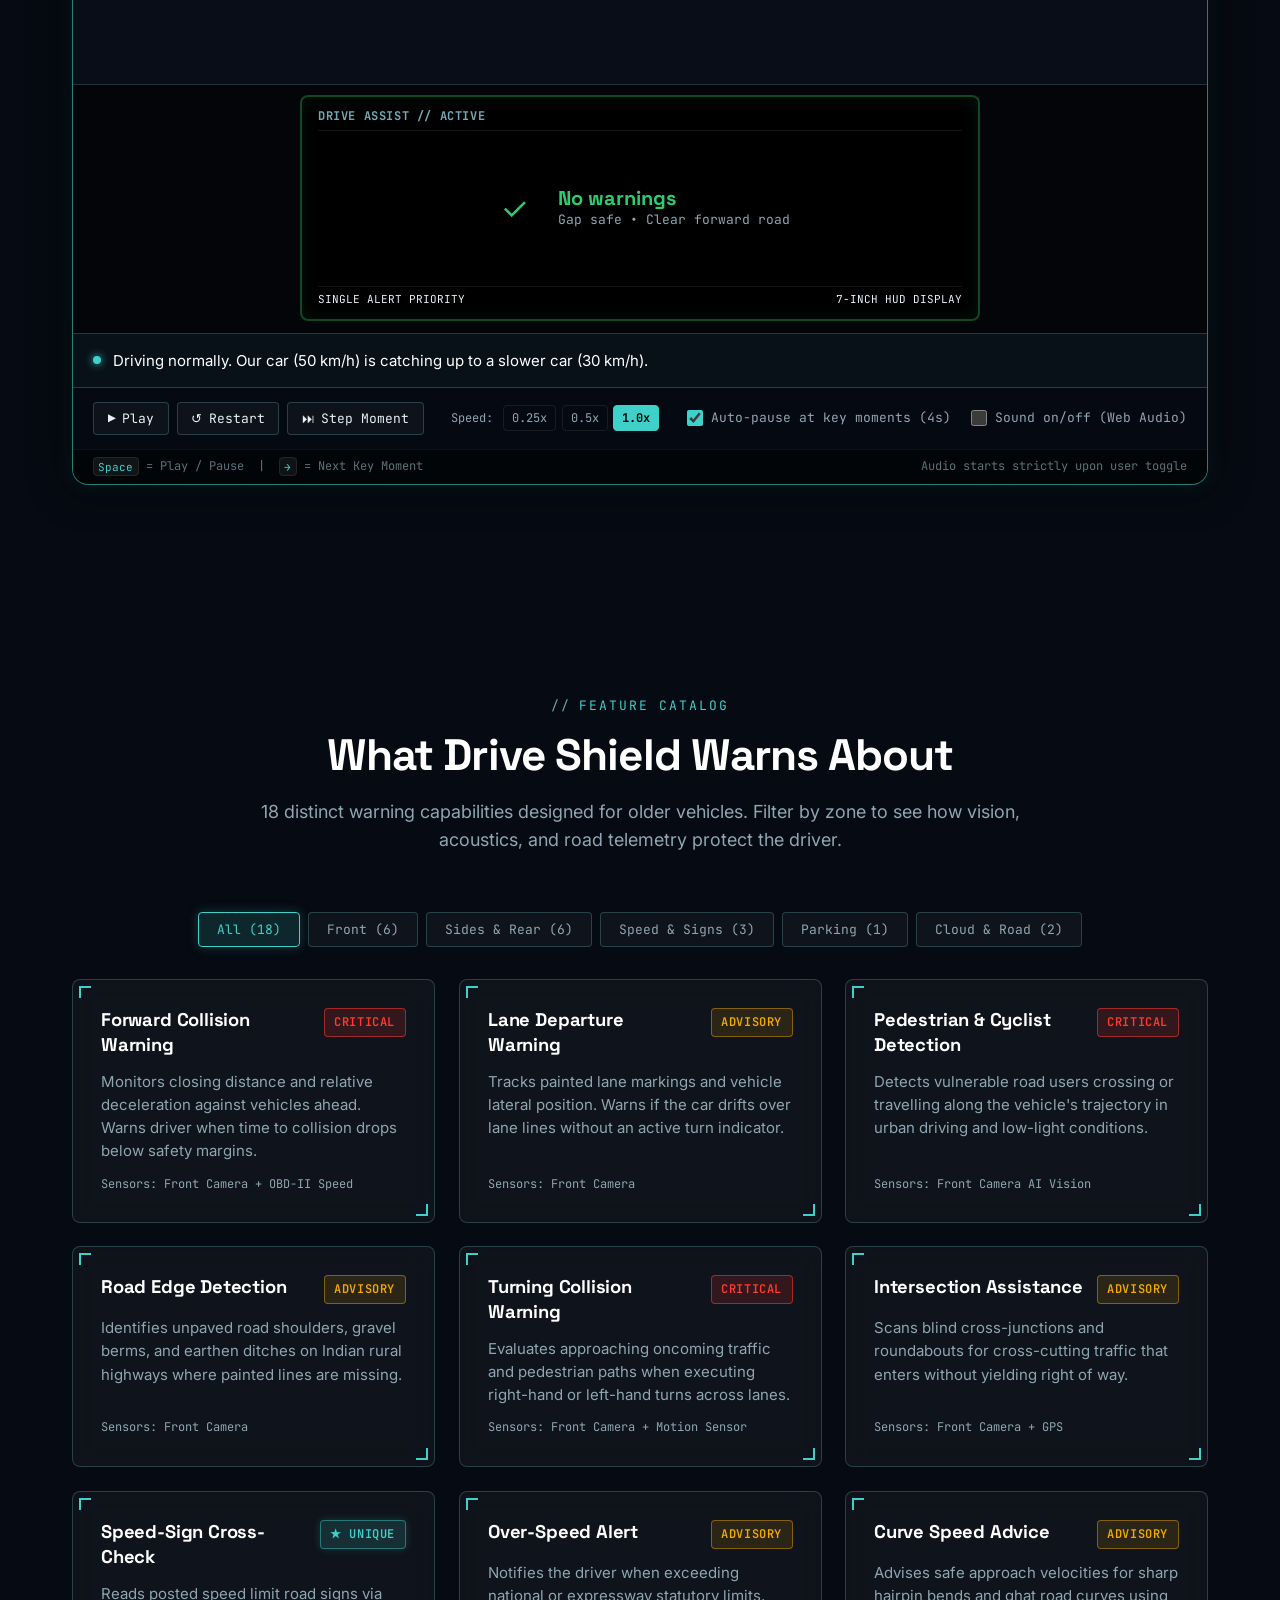
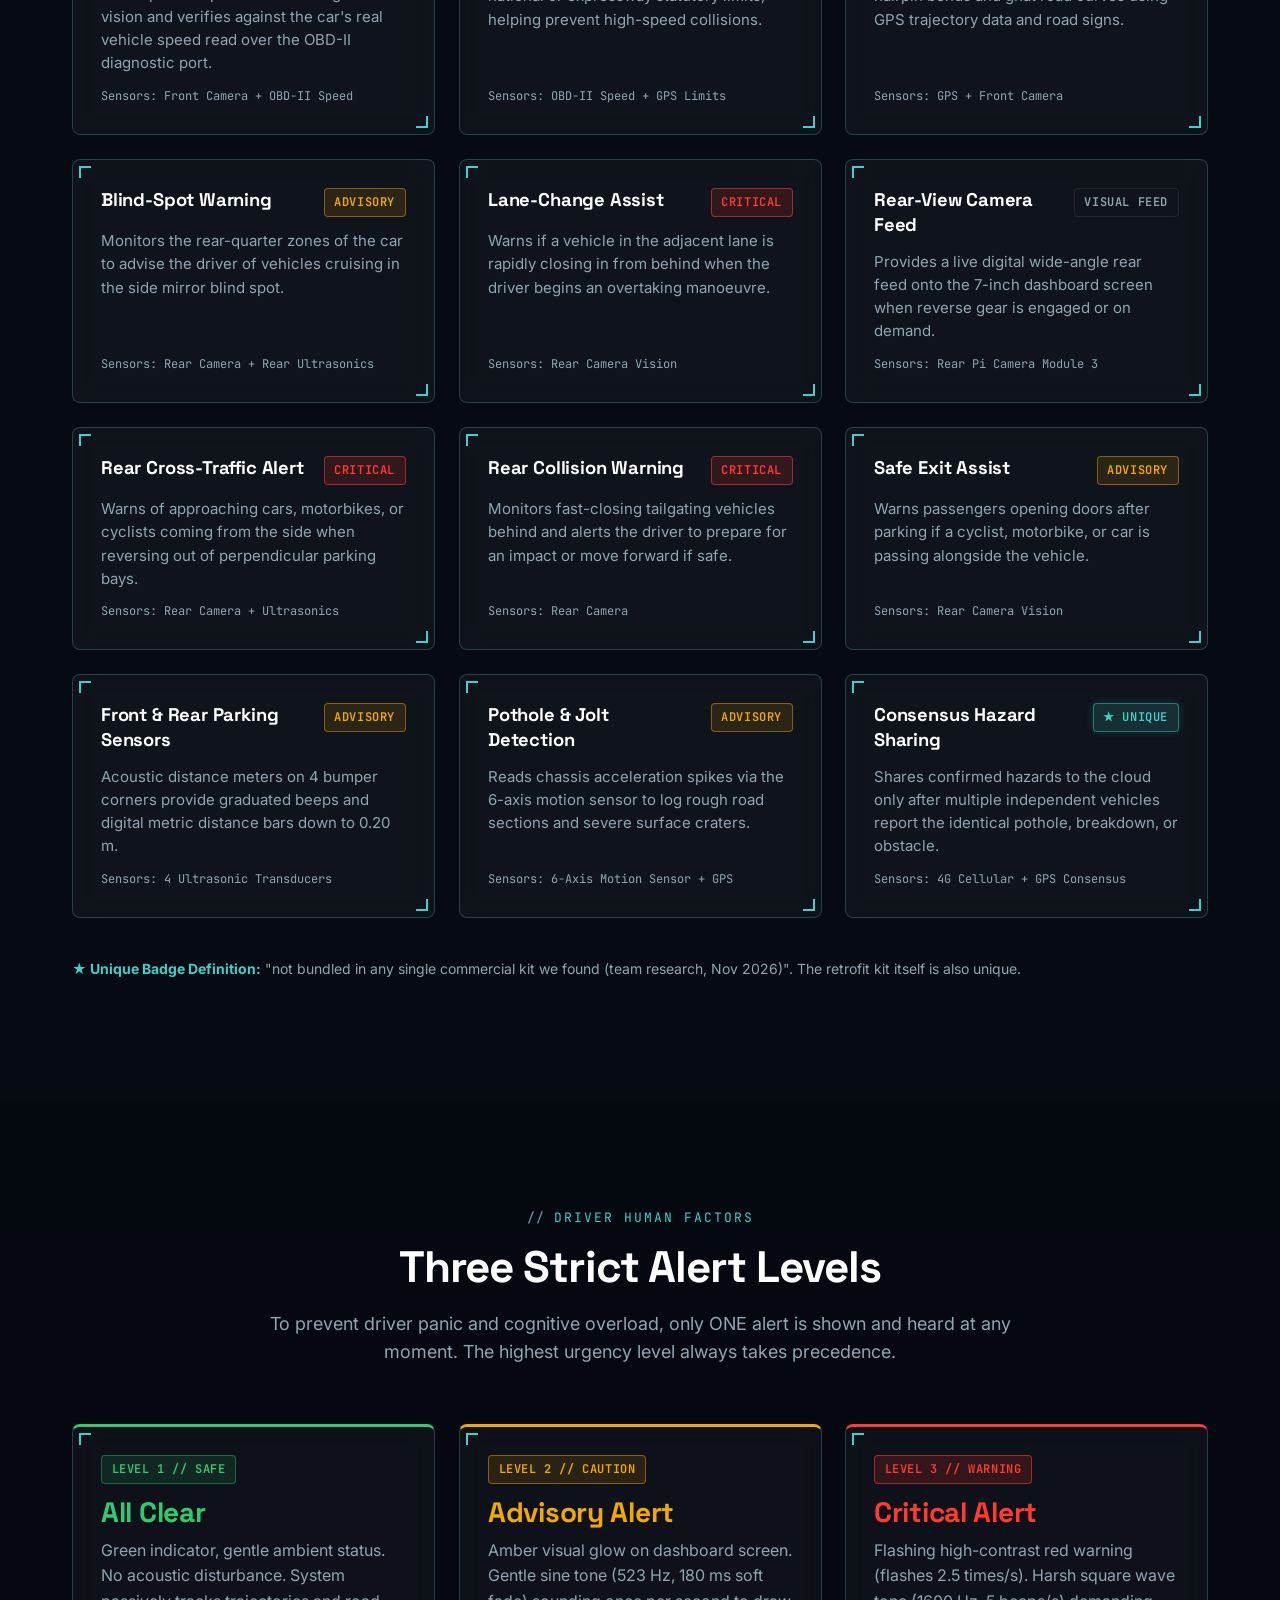
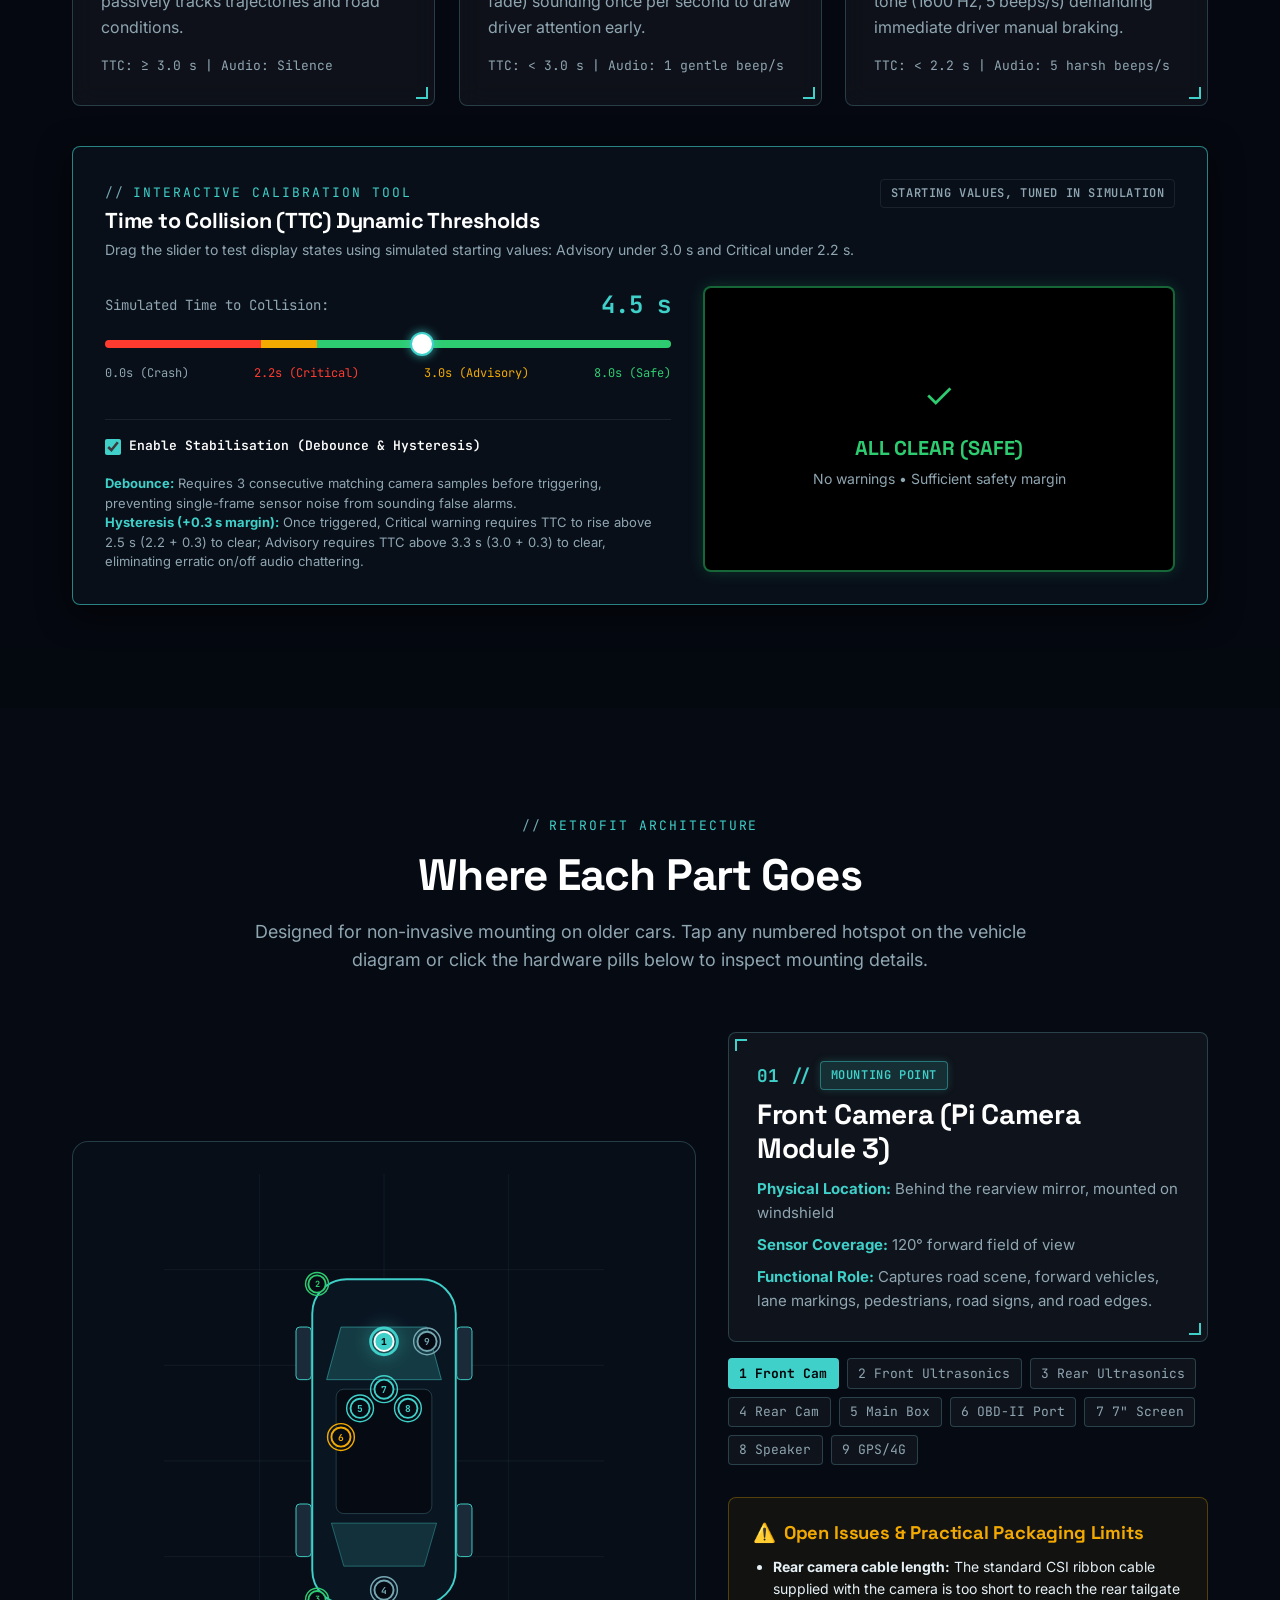
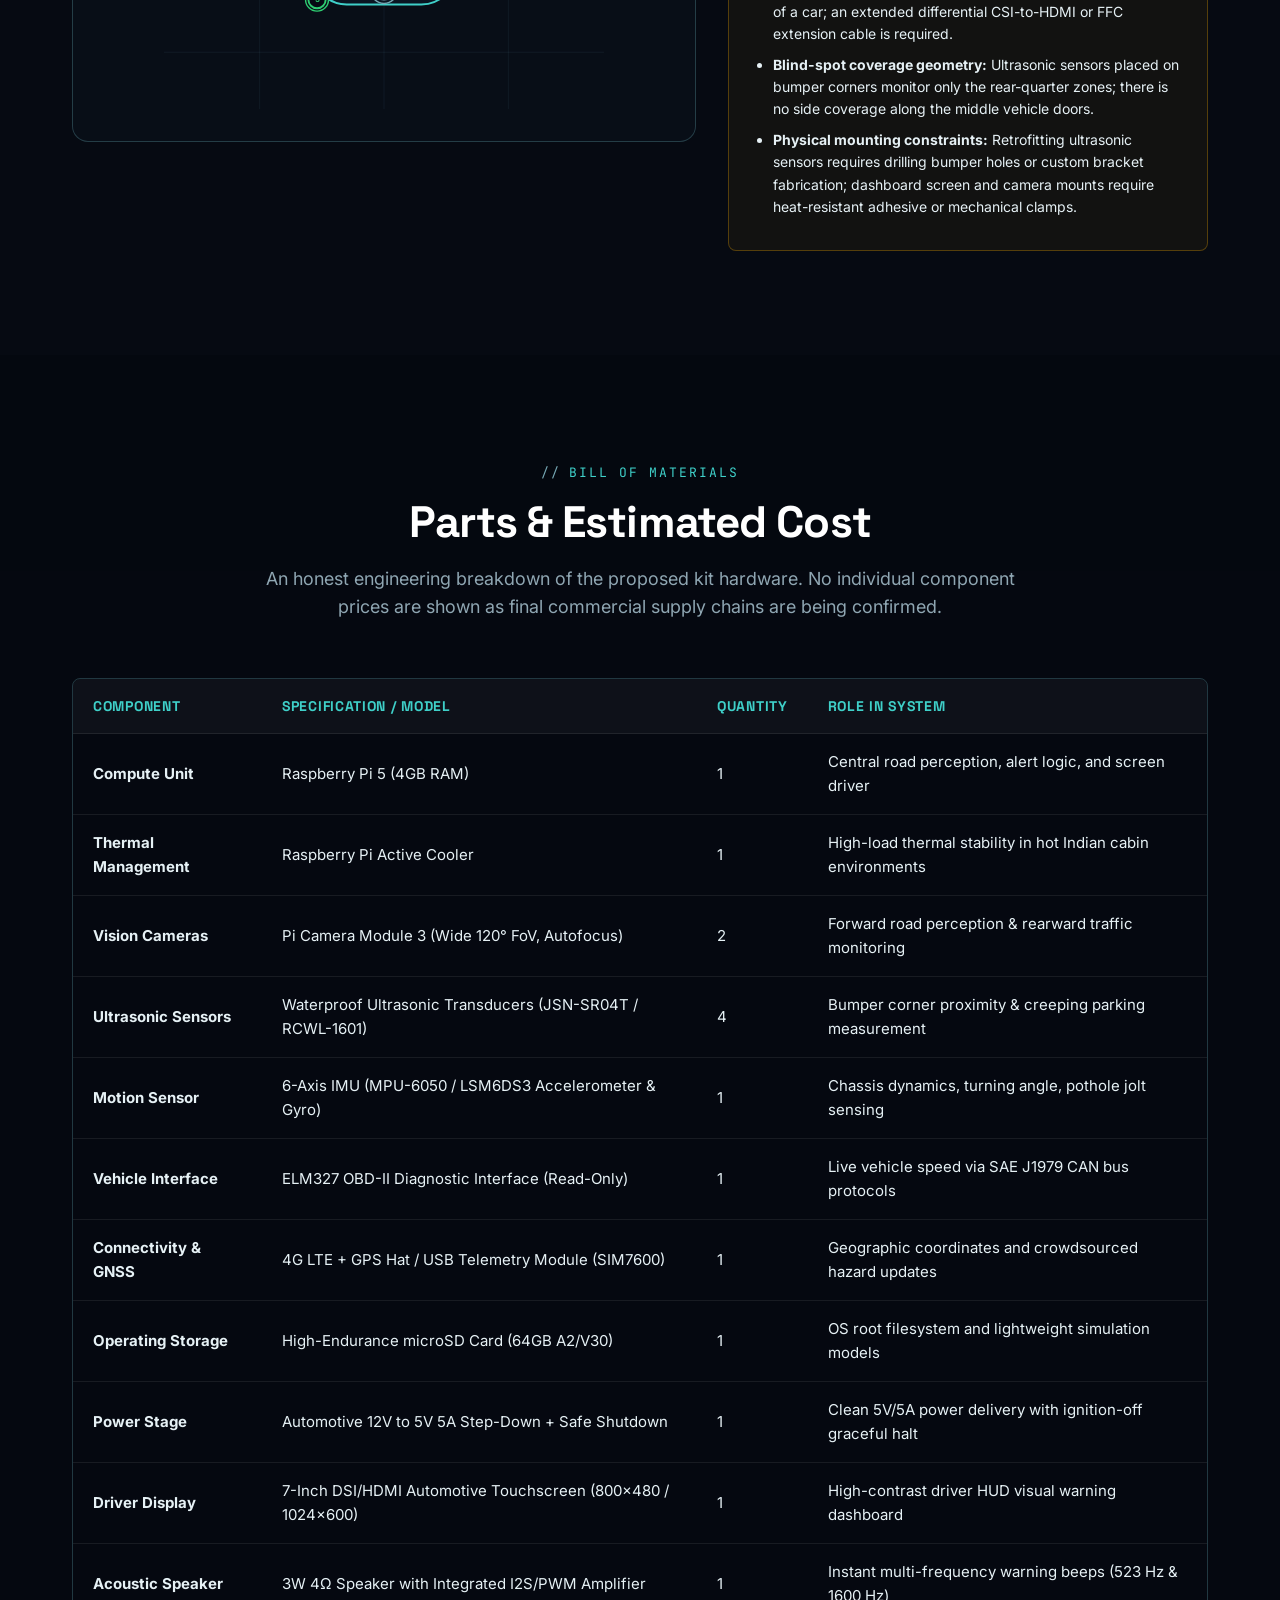
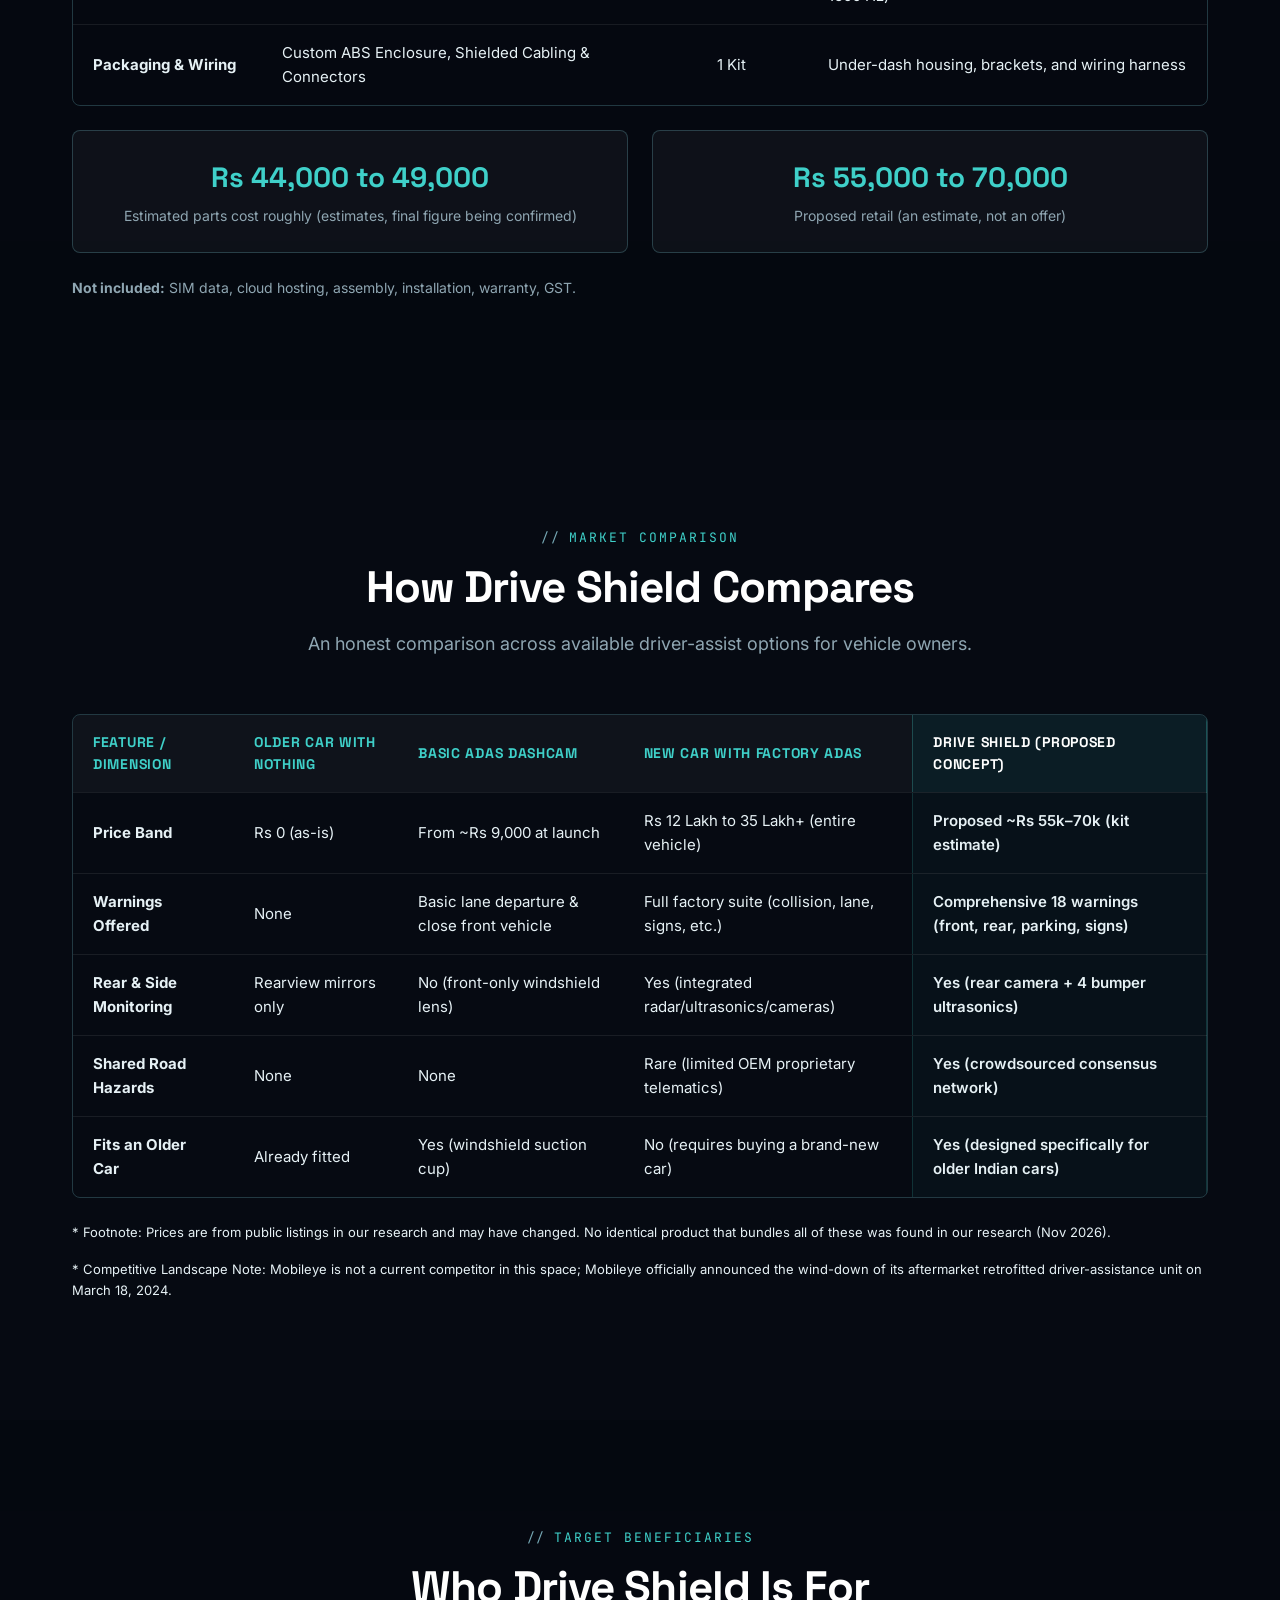
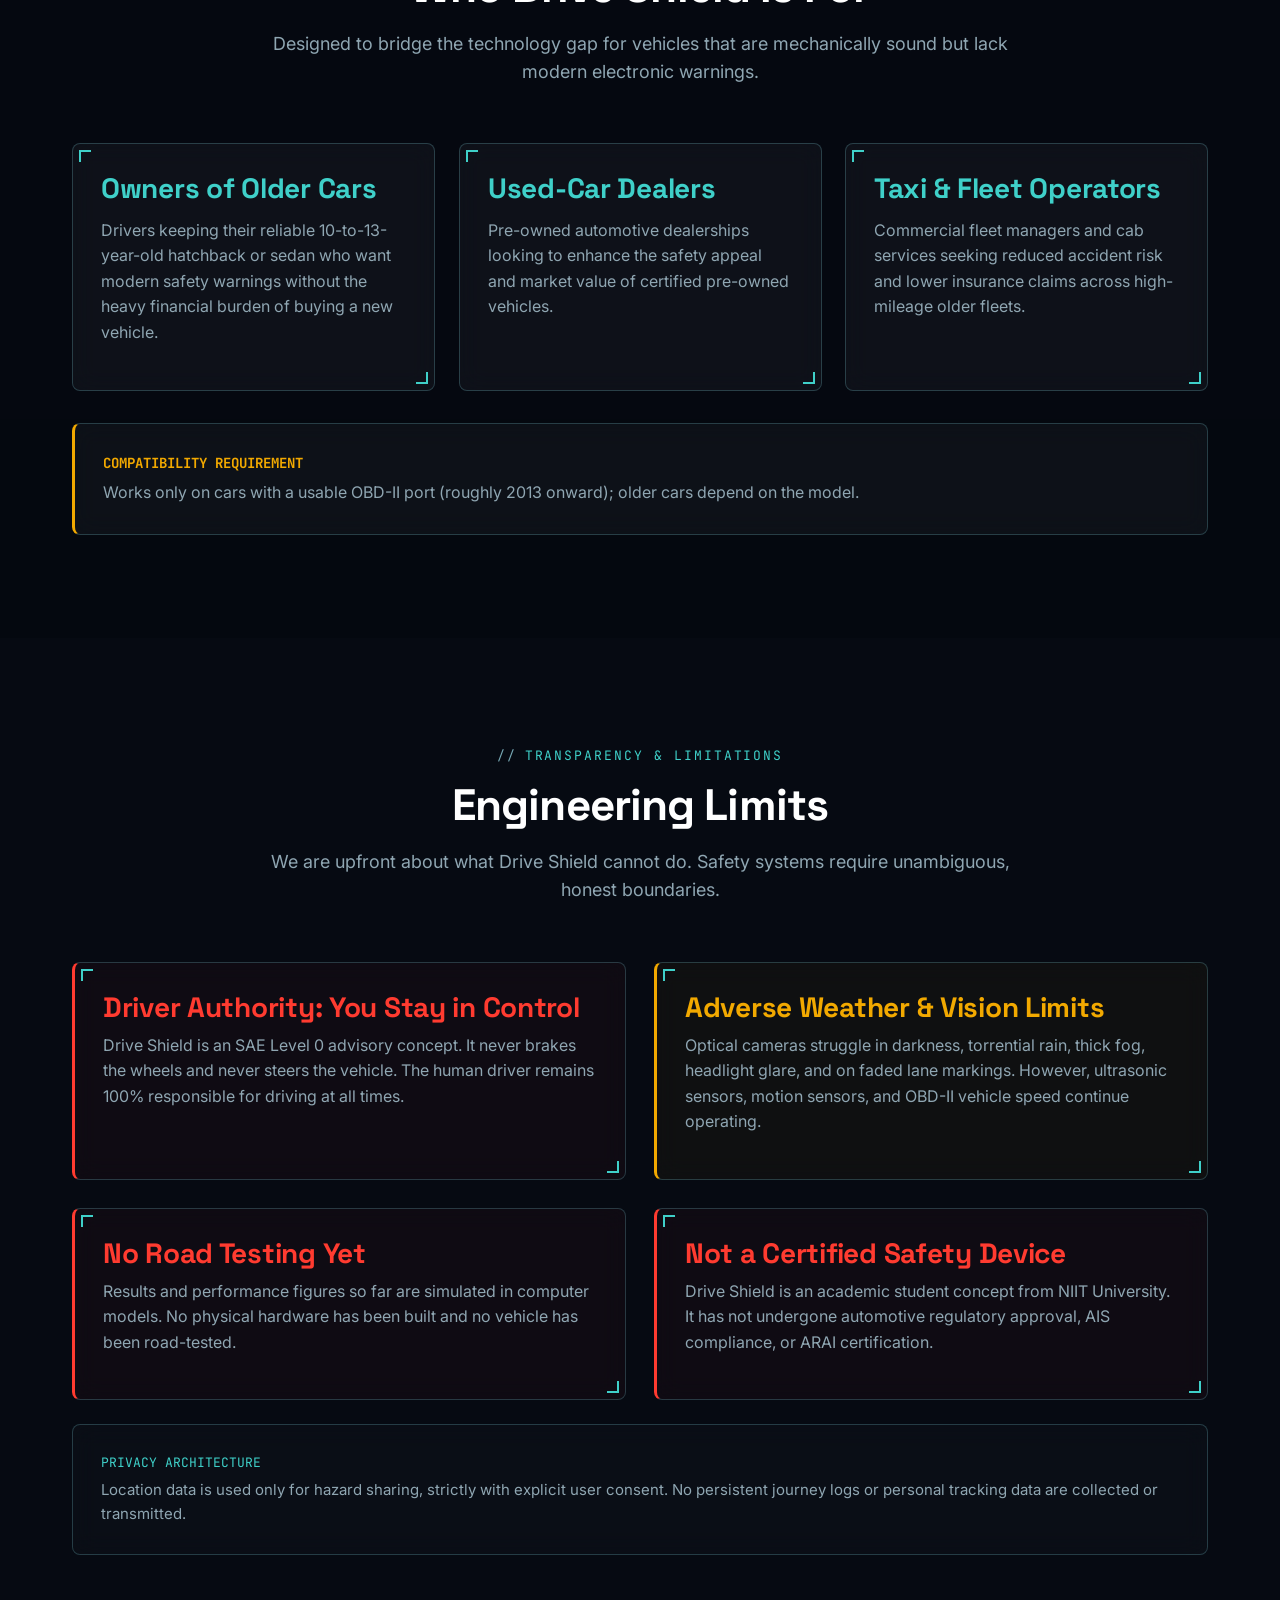
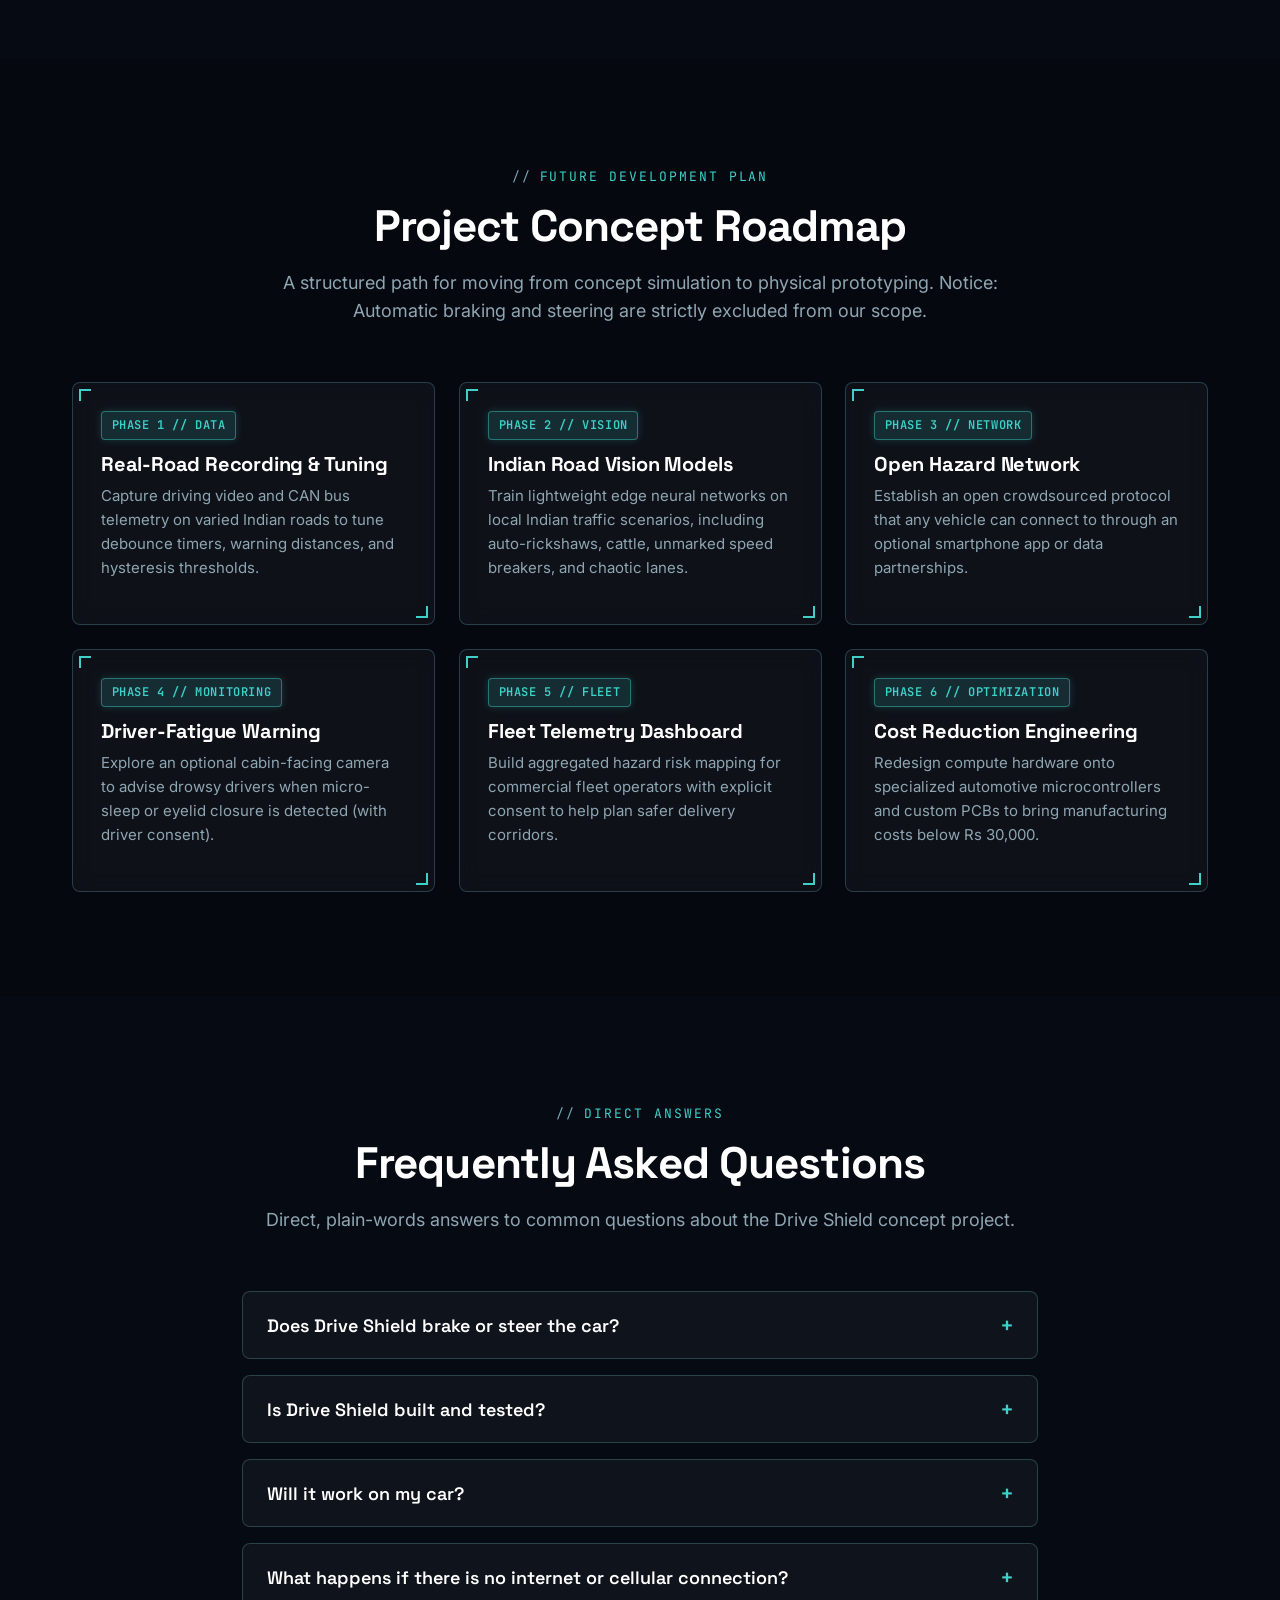
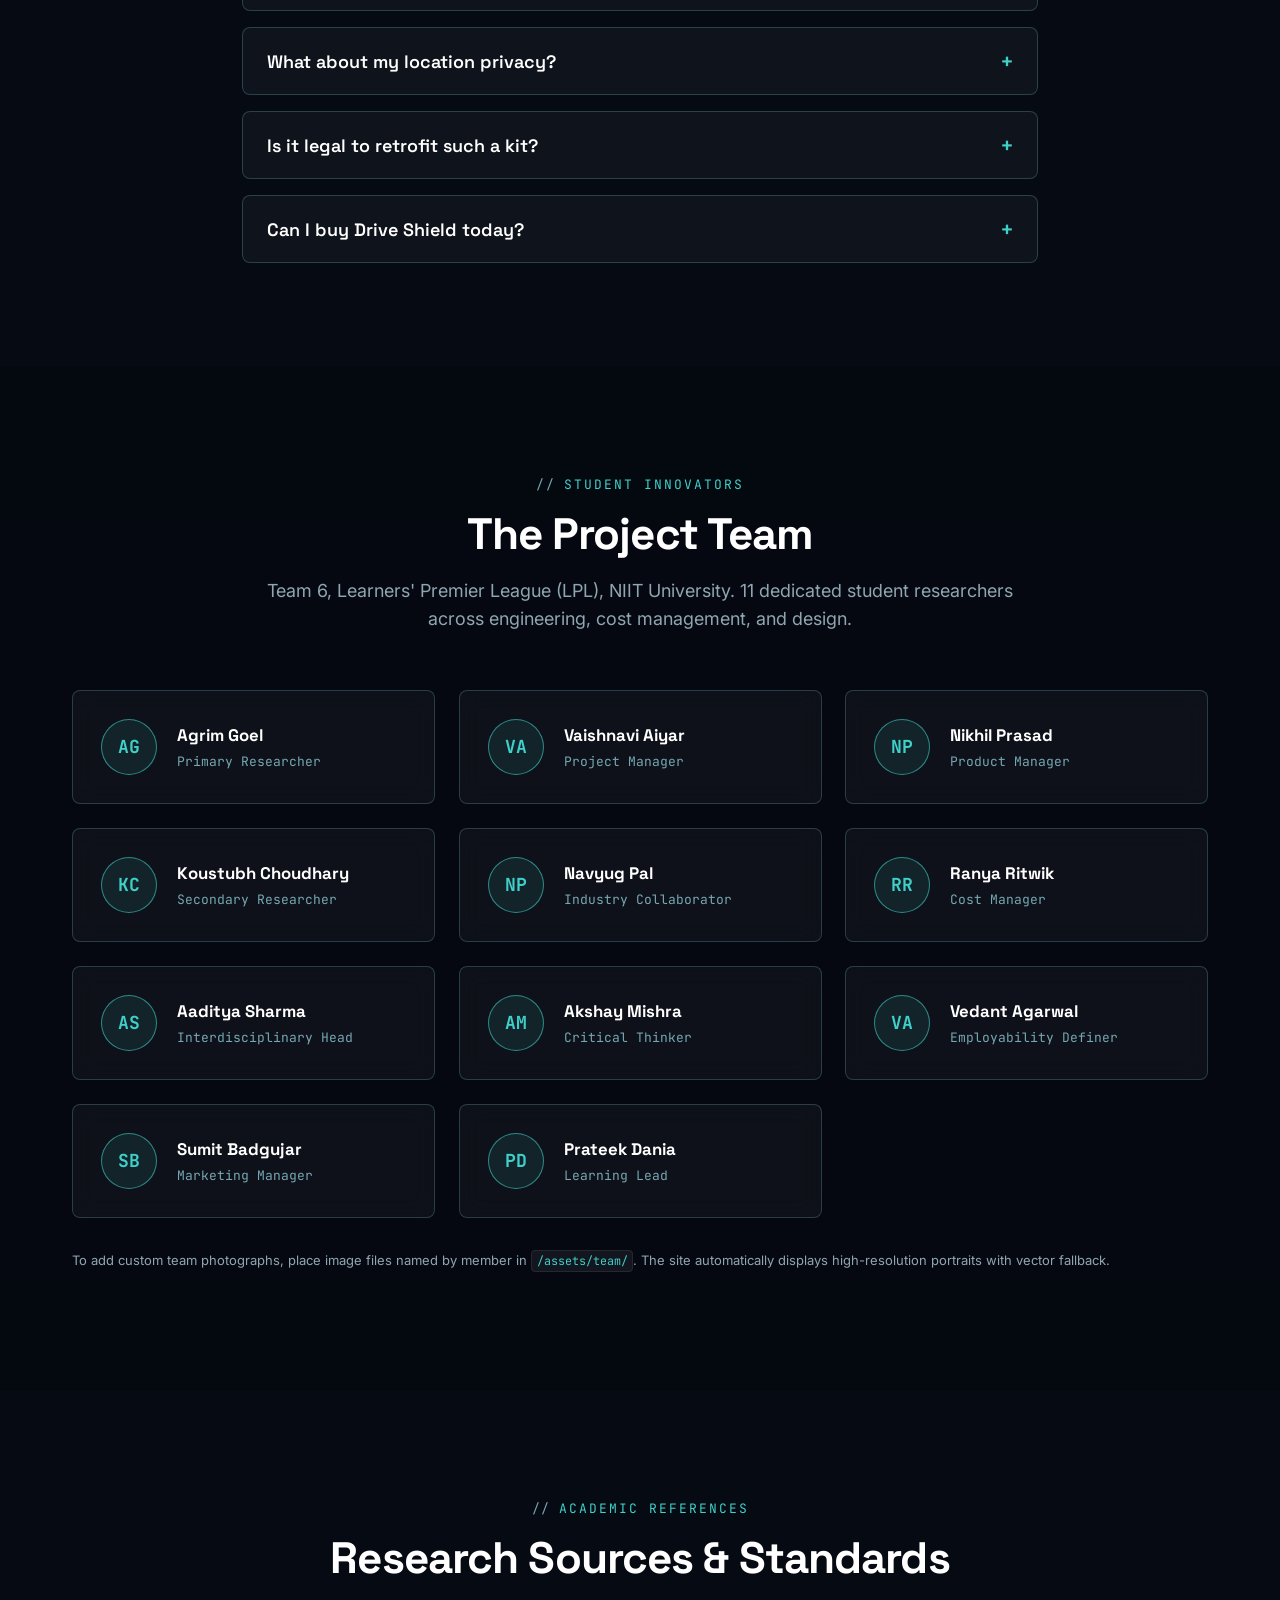
==== commit 625df070: "feat: add interactive vehicle compatibility checker and buy menu with car logo upload and custom ord" ====
--- a/site/index.html
+++ b/site/index.html
@@ -80,10 +80,11 @@
         <a href="#compare" class="nav-link">Comparison</a>
         <a href="#faq" class="nav-link">FAQ</a>
         <a href="#team" class="nav-link">Team</a>
+        <a href="#buy-menu" class="nav-link text-cyan" style="font-weight:700;">Buy Menu</a>
       </nav>
 
       <div class="nav-cta">
-        <a href="#demo" class="btn btn-primary btn-sm">See Simulation</a>
+        <a href="#buy-menu" class="btn btn-primary btn-sm">Buy / Compatibility</a>
         <button type="button" class="mobile-nav-toggle" aria-label="Toggle navigation menu" aria-expanded="false" aria-controls="mobile-nav-drawer">
           <span></span>
           <span></span>
@@ -98,6 +99,7 @@
   <!-- Mobile Navigation Drawer -->
   <div id="mobile-nav-drawer" class="mobile-nav-drawer" aria-label="Mobile navigation">
     <ul class="mobile-nav-list">
+      <li><a href="#buy-menu" class="mobile-nav-link text-cyan" style="font-weight:700;">⚡ Check Compatibility &amp; Buy Menu</a></li>
       <li><a href="#problem" class="mobile-nav-link">The Problem</a></li>
       <li><a href="#how-it-works" class="mobile-nav-link">How It Works</a></li>
       <li><a href="#demo" class="mobile-nav-link">Interactive Simulation</a></li>
@@ -1651,6 +1653,122 @@
         </div>
       </div>
     </section>
+
+    <!-- SECTION 16: VEHICLE COMPATIBILITY & BUY MENU -->
+    <section id="buy-menu" class="section" aria-labelledby="buy-menu-title" style="background: rgba(4, 7, 13, 0.6); border-top: 1px solid var(--border-hud);">
+      <div class="container">
+        <div class="section-header text-center reveal-on-scroll">
+          <div class="section-tag">Vehicle Verification &amp; Ordering</div>
+          <h2 id="buy-menu-title" class="section-title">Check Compatibility &amp; Buy Menu</h2>
+          <p class="section-desc">
+            Input your car brand, model, manufacturing year, and logo to test OBD-II CAN bus compatibility. Once verified, unlock the Buy Now reservation option.
+          </p>
+        </div>
+
+        <div class="compat-wrapper">
+          <!-- Input Form Card -->
+          <div class="hud-panel compat-form-card reveal-on-scroll">
+            <div class="hud-brackets"></div>
+            <form id="compatibility-form" novalidate>
+              <div class="form-group">
+                <label for="car-brand-select" class="form-label">1. Car Brand / Manufacturer</label>
+                <select id="car-brand-select" class="hud-select" aria-label="Select Car Brand">
+                  <option value="Maruti Suzuki">Maruti Suzuki</option>
+                  <option value="Hyundai">Hyundai</option>
+                  <option value="Tata Motors">Tata Motors</option>
+                  <option value="Mahindra">Mahindra</option>
+                  <option value="Honda">Honda</option>
+                  <option value="Toyota">Toyota</option>
+                  <option value="Volkswagen">Volkswagen</option>
+                  <option value="Ford">Ford</option>
+                  <option value="Renault">Renault</option>
+                  <option value="Other / Custom">Other / Custom Manufacturer</option>
+                </select>
+                <input type="text" id="car-brand-custom" class="hud-input" placeholder="Type vehicle brand name..." style="display:none;margin-top:0.75rem;" aria-label="Custom brand name">
+              </div>
+
+              <div class="form-group">
+                <label for="car-model-input" class="form-label">2. Car Model / Variant</label>
+                <input type="text" id="car-model-input" class="hud-input" placeholder="e.g. Swift VDi, City i-VTEC, i20 Sportz, WagonR..." required aria-label="Car model variant">
+              </div>
+
+              <div class="form-group">
+                <div style="display:flex;justify-content:space-between;align-items:center;margin-bottom:0.5rem;">
+                  <label for="car-year-input" class="form-label" style="margin-bottom:0;">3. Manufacturing Year</label>
+                  <span id="car-year-val" class="text-mono text-cyan" style="font-weight:700;font-size:1.1rem;">2014</span>
+                </div>
+                <input type="range" id="car-year-input" class="ttc-range-input" min="2002" max="2025" step="1" value="2014" aria-label="Vehicle manufacturing year">
+                <div class="ttc-range-ticks" style="margin-top:0.4rem;">
+                  <span style="color:#FF3B30;">2002 (Pre-OBD-II)</span>
+                  <span style="color:#F2A900;">2008–2012 (Model Check)</span>
+                  <span style="color:#2ECC71;">2013+ (Mandated BS-IV)</span>
+                  <span style="color:#3FD0C9;">2025</span>
+                </div>
+              </div>
+
+              <div class="form-group">
+                <label class="form-label">4. Car Brand Logo (Optional)</label>
+                <div class="logo-upload-box">
+                  <div id="car-logo-preview" class="logo-preview-square" aria-hidden="true">
+                    <span>🚗</span>
+                  </div>
+                  <div>
+                    <label for="car-logo-upload" class="file-upload-label">
+                      <span>📁</span> Upload Brand Logo (PNG / JPG)
+                    </label>
+                    <input type="file" id="car-logo-upload" accept="image/*" class="sr-only">
+                    <div class="text-muted" style="font-size:0.75rem;margin-top:0.35rem;">
+                      Select a logo from your device to personalize your compatibility badge.
+                    </div>
+                  </div>
+                </div>
+              </div>
+
+              <button type="submit" class="btn btn-primary" style="width:100%;margin-top:0.5rem;">
+                Verify Vehicle Compatibility
+              </button>
+            </form>
+          </div>
+
+          <!-- Diagnostic Result Card -->
+          <div id="compatibility-result-card" class="compat-result-card reveal-on-scroll delay-1" aria-live="polite">
+            <div class="hud-brackets"></div>
+            <div class="compat-result-header">
+              <div id="compat-result-logo" class="logo-preview-square" style="border-color:var(--brand-cyan);">
+                <span>🚗</span>
+              </div>
+              <div>
+                <div id="compat-status-badge" class="badge badge-safe">100% OBD-II COMPATIBLE</div>
+                <h3 id="compat-car-title" style="margin-top:0.35rem;margin-bottom:0.2rem;font-size:1.25rem;">Maruti Suzuki Swift (2014)</h3>
+                <div class="text-mono text-muted" style="font-size:0.75rem;">DIAGNOSTIC TELEMETRY CHECK</div>
+              </div>
+            </div>
+
+            <p id="compat-car-desc" class="text-muted" style="font-size:0.9375rem;line-height:1.55;">
+              Vehicle meets all Drive Shield hardware specifications. Standard OBD-II port (SAE J1979) confirmed.
+            </p>
+
+            <ul class="compat-checklist">
+              <li id="compat-obd-check"><span style="color:#2ECC71;">✓</span> High-speed OBD-II CAN bus ready</li>
+              <li id="compat-cam-check"><span style="color:#2ECC71;">✓</span> Windshield &amp; rear glass mount verified</li>
+              <li id="compat-ultra-check"><span style="color:#2ECC71;">✓</span> Standard bumper corner clearance</li>
+              <li id="compat-power-check"><span style="color:#2ECC71;">✓</span> 12V vehicle electrical system ready</li>
+            </ul>
+
+            <div class="compat-price-box">
+              <div style="font-size:0.75rem;color:var(--text-muted);text-transform:uppercase;margin-bottom:0.25rem;">Unit Pricing</div>
+              <div id="compat-price-display" style="font-size:1.05rem;font-weight:700;">
+                <span class="text-cyan">Price: Cost to be confirmed by team</span>
+              </div>
+            </div>
+
+            <a id="compat-buy-btn" href="#" class="btn btn-primary" style="width:100%;">
+              Proceed to Buy Now
+            </a>
+          </div>
+        </div>
+      </div>
+    </section>
   </main>
 
   <!-- 16. FOOTER -->
@@ -1681,13 +1799,18 @@
         </div>
 
         <div class="footer-contact-column">
-          <div class="text-cyan footer-contact-title">Contact Inquiries</div>
+          <div class="text-cyan footer-contact-title">Contact &amp; Orders</div>
           <p class="text-muted footer-contact-desc">
-            For academic queries or concept feedback:
-          </p>
-          <a href="mailto:driveshield06@gmail.com" class="contact-email-link show-email-text btn btn-secondary btn-sm">
-            driveshield06@gmail.com
-          </a>
+            Check your vehicle or contact the team:
+          </p>
+          <div style="display:flex;flex-direction:column;gap:0.6rem;">
+            <a href="#buy-menu" class="btn btn-primary btn-sm">
+              Check Compatibility &amp; Buy Menu
+            </a>
+            <a href="mailto:driveshield06@gmail.com" class="contact-email-link show-email-text btn btn-secondary btn-sm">
+              driveshield06@gmail.com
+            </a>
+          </div>
         </div>
       </div>
 
--- a/site/css/components.css
+++ b/site/css/components.css
@@ -445,12 +445,30 @@
 
 .hotspot-point {
   cursor: pointer;
-  transition: transform var(--transition-fast);
-}
-
-.hotspot-point:hover,
-.hotspot-point.active {
-  transform: scale(1.25);
+  outline: none;
+}
+
+.hotspot-point circle {
+  transition: stroke 0.2s ease, stroke-width 0.2s ease, fill 0.2s ease;
+}
+
+.hotspot-point:hover circle.outer-ring,
+.hotspot-point.active circle.outer-ring {
+  stroke: #3FD0C9 !important;
+  stroke-width: 3px !important;
+  opacity: 1 !important;
+  filter: drop-shadow(0 0 8px rgba(63, 208, 201, 0.8));
+}
+
+.hotspot-point.active circle:not(.outer-ring) {
+  fill: #3FD0C9 !important;
+  stroke: #FFFFFF !important;
+  stroke-width: 2px !important;
+}
+
+.hotspot-point.active text {
+  fill: #060A12 !important;
+  font-weight: 900 !important;
 }
 
 .hotspot-point circle.outer-ring {
@@ -741,3 +759,153 @@
 .sources-list a {
   word-break: break-all;
 }
+
+/* Compatibility Checker & Buy Menu */
+.compat-wrapper {
+  display: grid;
+  grid-template-columns: 1fr;
+  gap: 2rem;
+  align-items: start;
+}
+
+@media (min-width: 992px) {
+  .compat-wrapper {
+    grid-template-columns: 1.15fr 1fr;
+  }
+}
+
+.compat-form-card {
+  background: var(--bg-surface);
+  border: 1px solid var(--border-hud-bright);
+  border-radius: var(--radius-md);
+  padding: 2rem;
+  box-shadow: 0 0 30px rgba(0, 0, 0, 0.7), 0 0 15px rgba(63, 208, 201, 0.15);
+  position: relative;
+}
+
+.form-group {
+  margin-bottom: 1.5rem;
+}
+
+.form-label {
+  display: block;
+  font-family: var(--font-mono);
+  font-size: 0.8125rem;
+  color: var(--brand-secondary);
+  text-transform: uppercase;
+  letter-spacing: 0.05em;
+  margin-bottom: 0.5rem;
+}
+
+.hud-input,
+.hud-select {
+  width: 100%;
+  background: #03060C;
+  border: 1px solid var(--border-hud);
+  border-radius: var(--radius-sm);
+  padding: 0.75rem 1rem;
+  color: var(--text-white);
+  font-family: var(--font-mono);
+  font-size: 0.9375rem;
+  transition: all var(--transition-fast);
+}
+
+.hud-input:focus,
+.hud-select:focus {
+  outline: none;
+  border-color: var(--brand-cyan);
+  box-shadow: var(--shadow-glow-cyan);
+}
+
+.hud-select option {
+  background: #060A12;
+  color: var(--text-white);
+}
+
+.logo-upload-box {
+  display: flex;
+  align-items: center;
+  gap: 1.25rem;
+}
+
+.logo-preview-square {
+  width: 60px;
+  height: 60px;
+  border-radius: var(--radius-sm);
+  background: rgba(255, 255, 255, 0.03);
+  border: 1px dashed var(--border-hud);
+  display: flex;
+  align-items: center;
+  justify-content: center;
+  flex-shrink: 0;
+  overflow: hidden;
+  color: var(--text-dim);
+  font-size: 1.5rem;
+}
+
+.file-upload-label {
+  display: inline-flex;
+  align-items: center;
+  gap: 0.5rem;
+  cursor: pointer;
+  padding: 0.6rem 1.1rem;
+  background: rgba(63, 208, 201, 0.08);
+  border: 1px solid var(--border-hud);
+  border-radius: var(--radius-sm);
+  color: var(--brand-cyan);
+  font-family: var(--font-mono);
+  font-size: 0.8125rem;
+  transition: all var(--transition-fast);
+}
+
+.file-upload-label:hover {
+  background: rgba(63, 208, 201, 0.18);
+  border-color: var(--brand-cyan);
+}
+
+.compat-result-card {
+  display: none;
+  background: #040810;
+  border: 1px solid var(--border-hud-bright);
+  border-radius: var(--radius-md);
+  padding: 2rem;
+  box-shadow: 0 0 35px rgba(6, 10, 18, 0.9), inset 0 0 20px rgba(63, 208, 201, 0.06);
+  position: relative;
+}
+
+.compat-result-header {
+  display: flex;
+  align-items: center;
+  gap: 1.25rem;
+  margin-bottom: 1.5rem;
+  padding-bottom: 1.25rem;
+  border-bottom: 1px solid var(--border-subtle);
+}
+
+.compat-checklist {
+  list-style: none;
+  padding: 0;
+  margin: 1.5rem 0;
+  display: flex;
+  flex-direction: column;
+  gap: 0.6rem;
+  font-family: var(--font-mono);
+  font-size: 0.875rem;
+  color: var(--text-main);
+}
+
+.compat-checklist li {
+  display: flex;
+  align-items: center;
+  gap: 0.75rem;
+}
+
+.compat-price-box {
+  background: rgba(255, 255, 255, 0.02);
+  border: 1px solid var(--border-subtle);
+  border-radius: var(--radius-sm);
+  padding: 1rem 1.25rem;
+  margin-bottom: 1.5rem;
+  font-family: var(--font-mono);
+  font-size: 0.9375rem;
+}
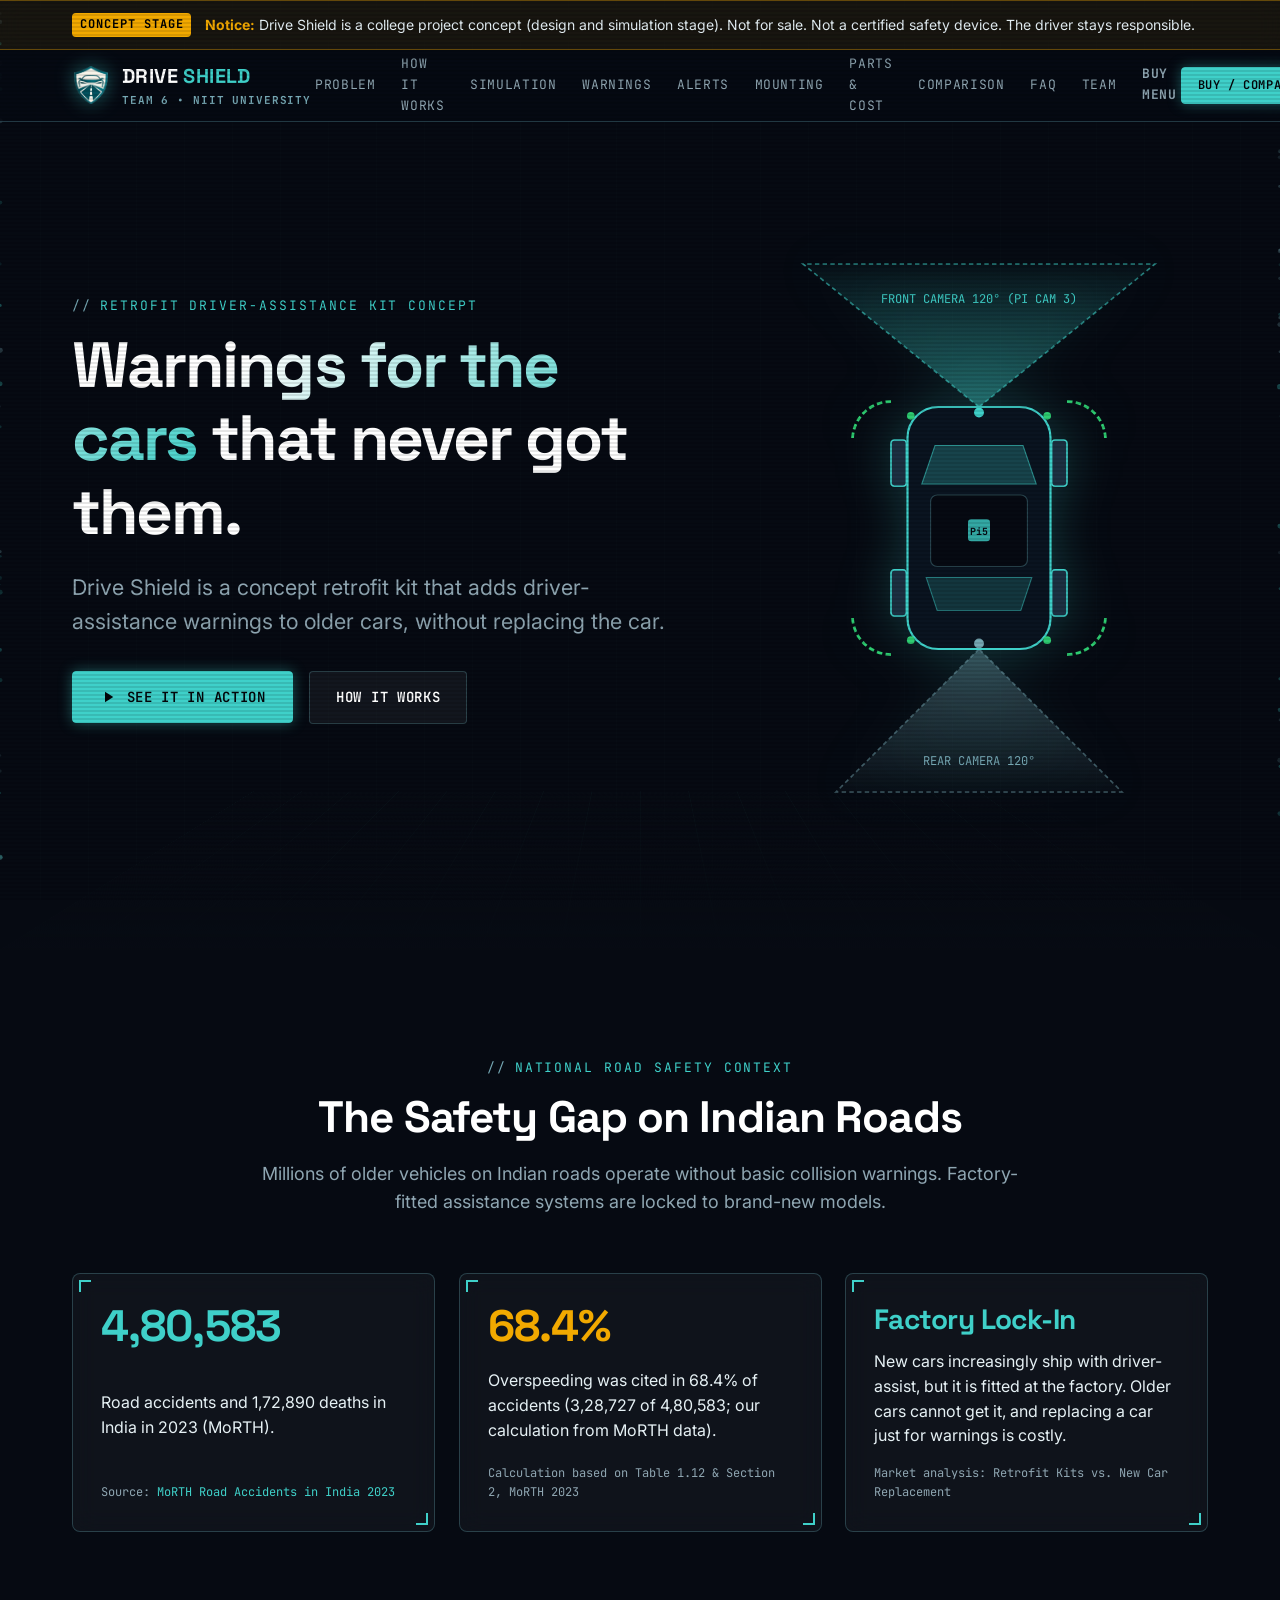
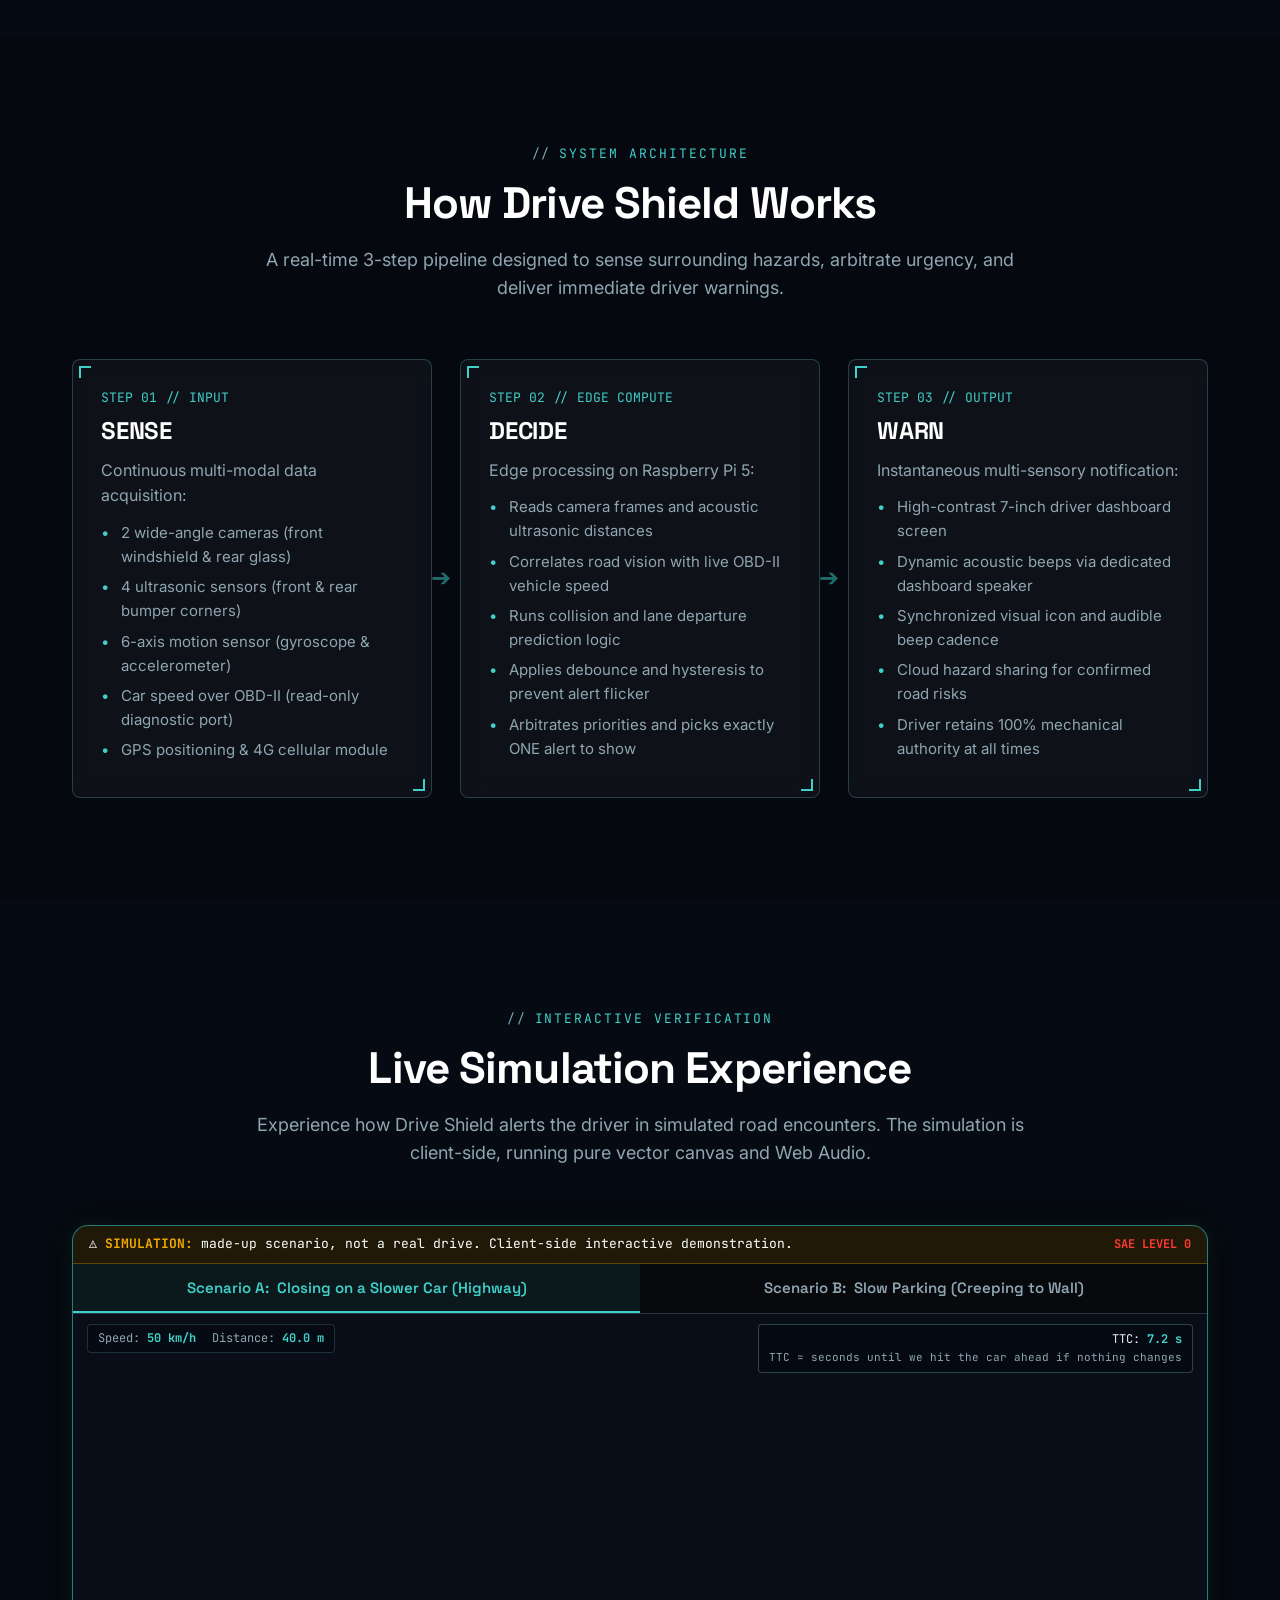
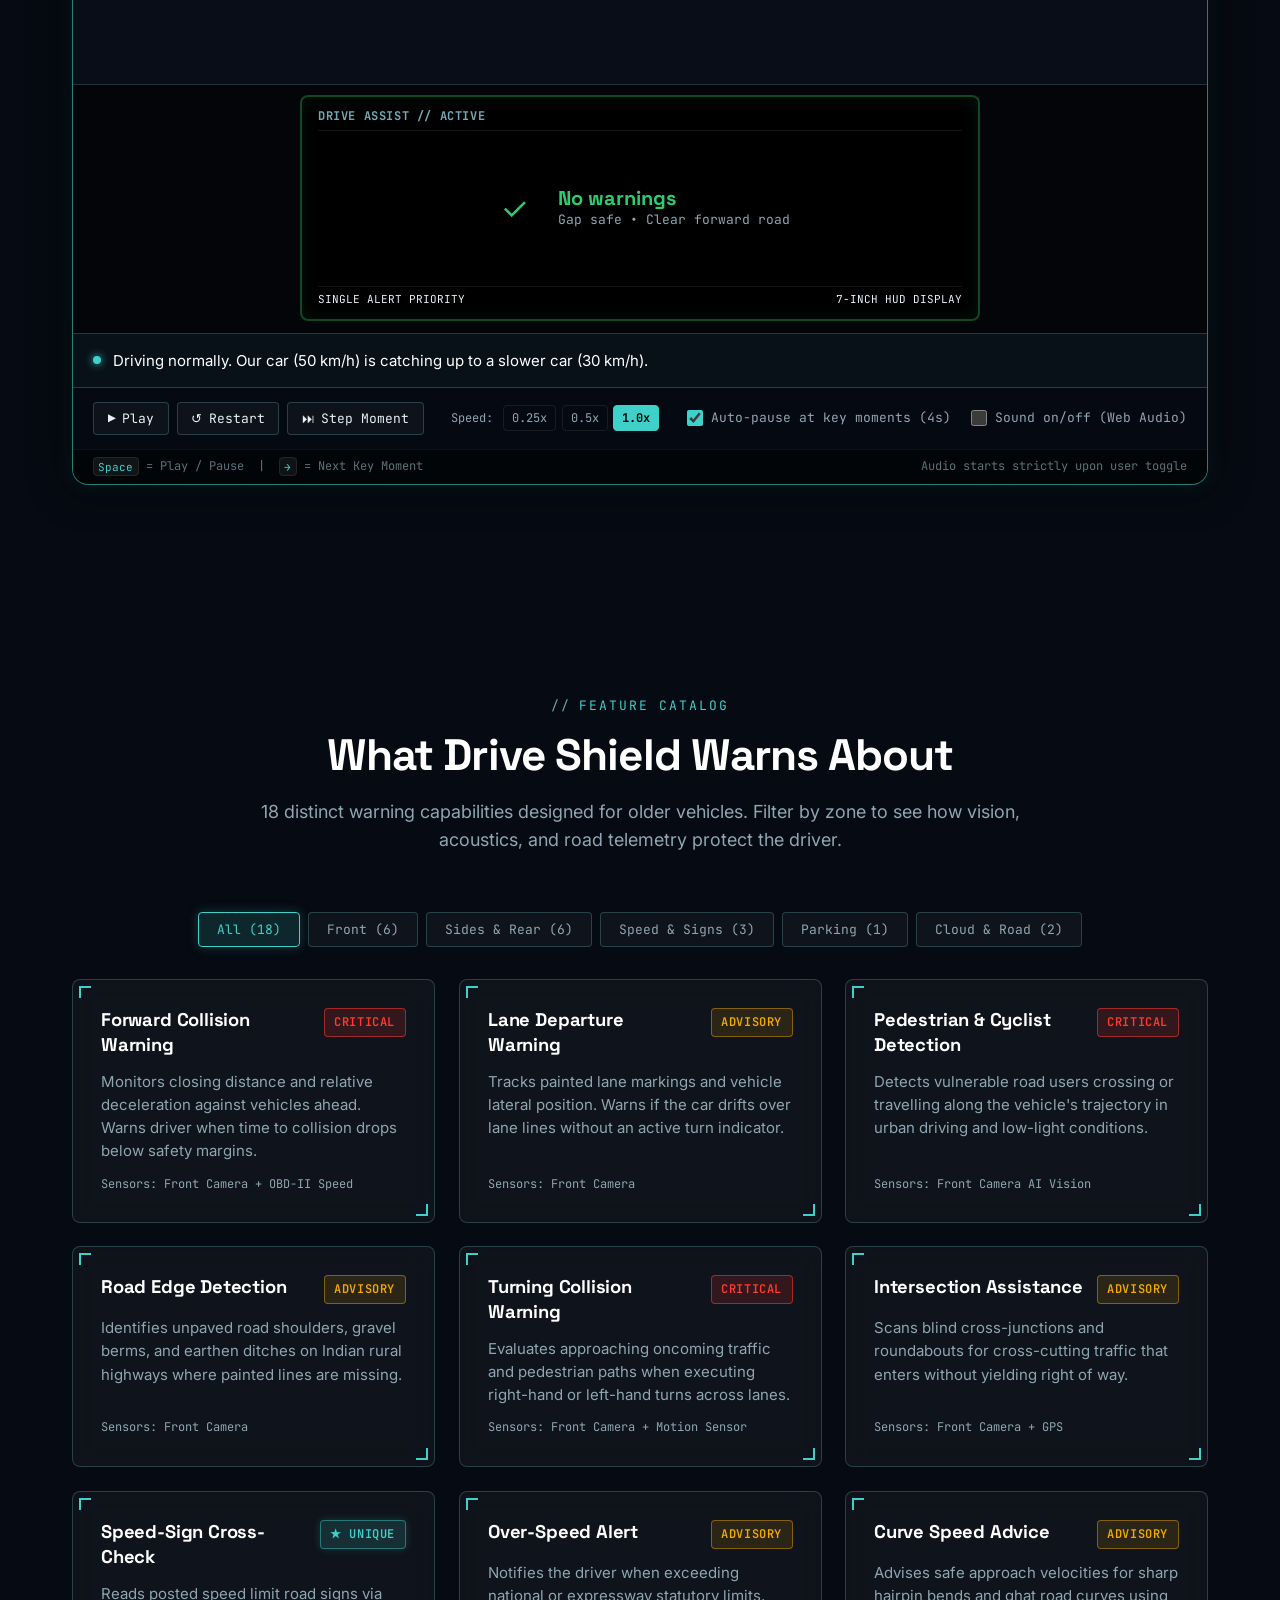
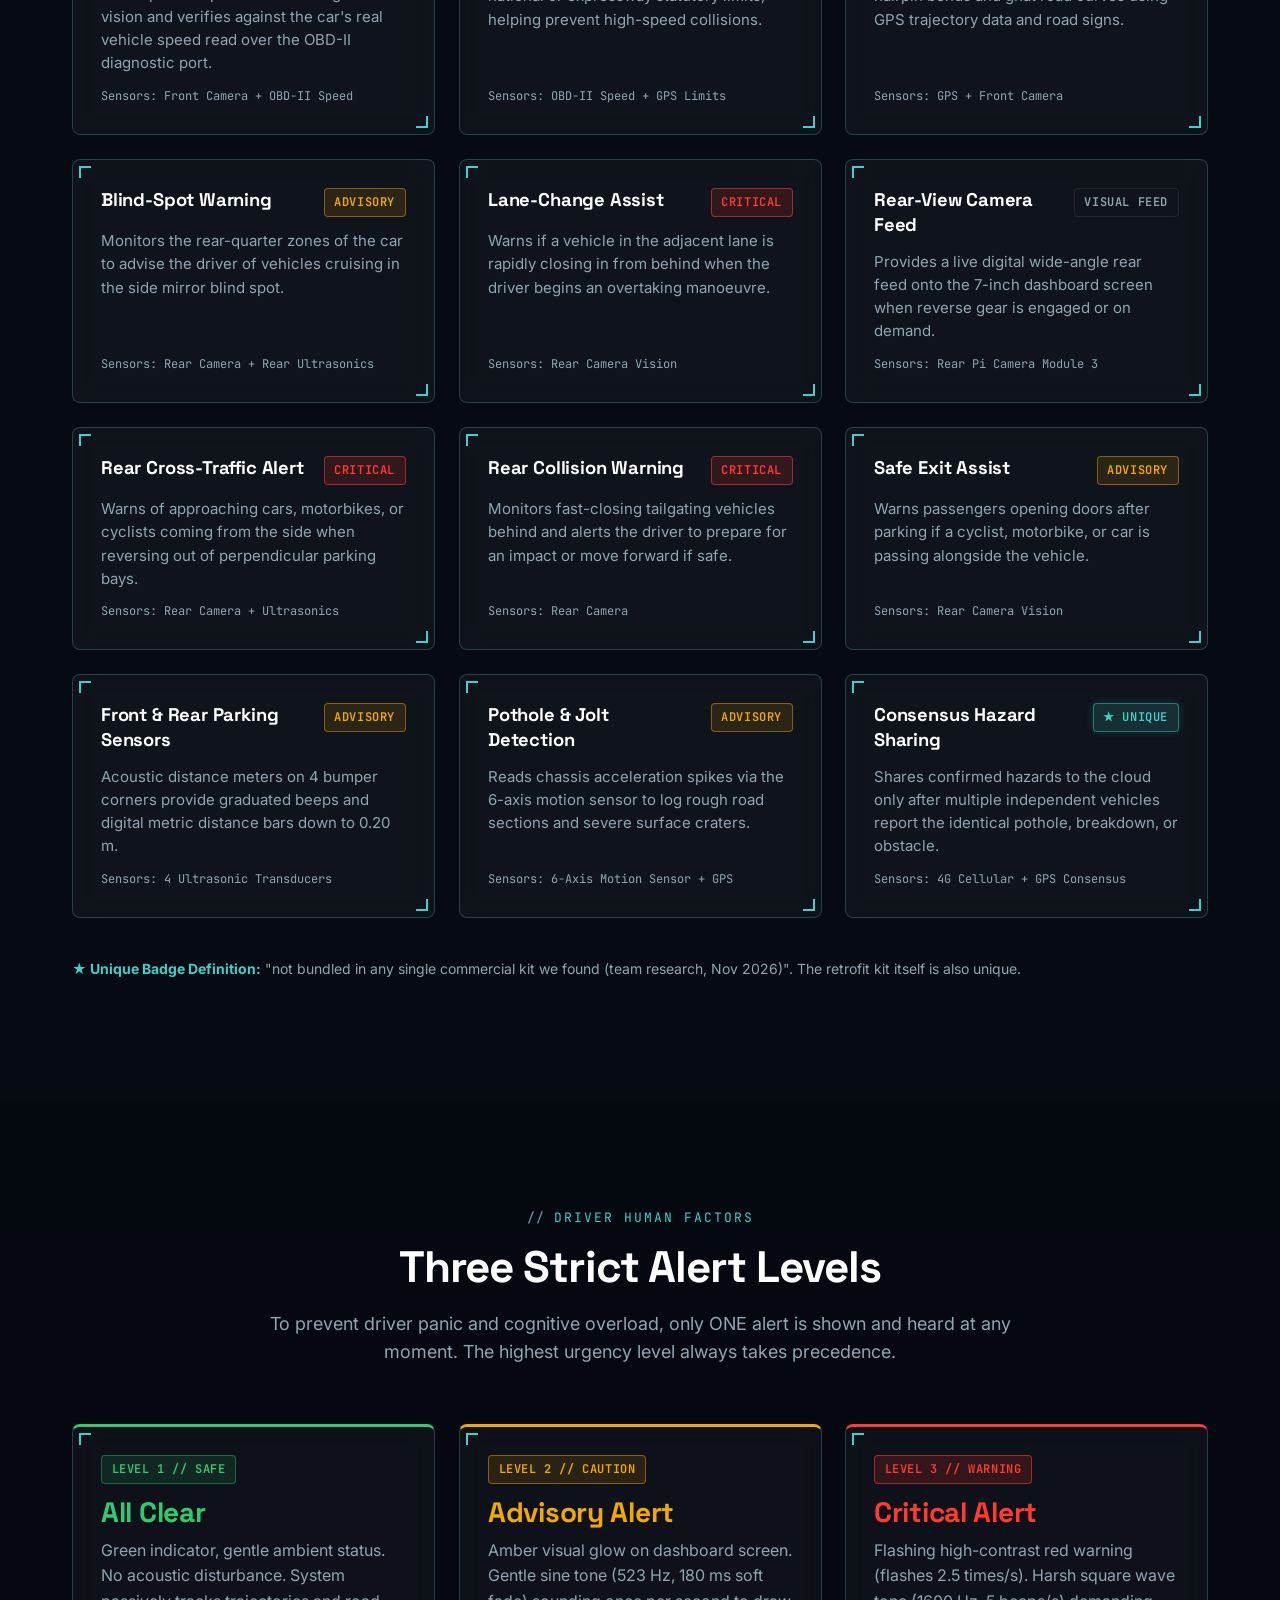
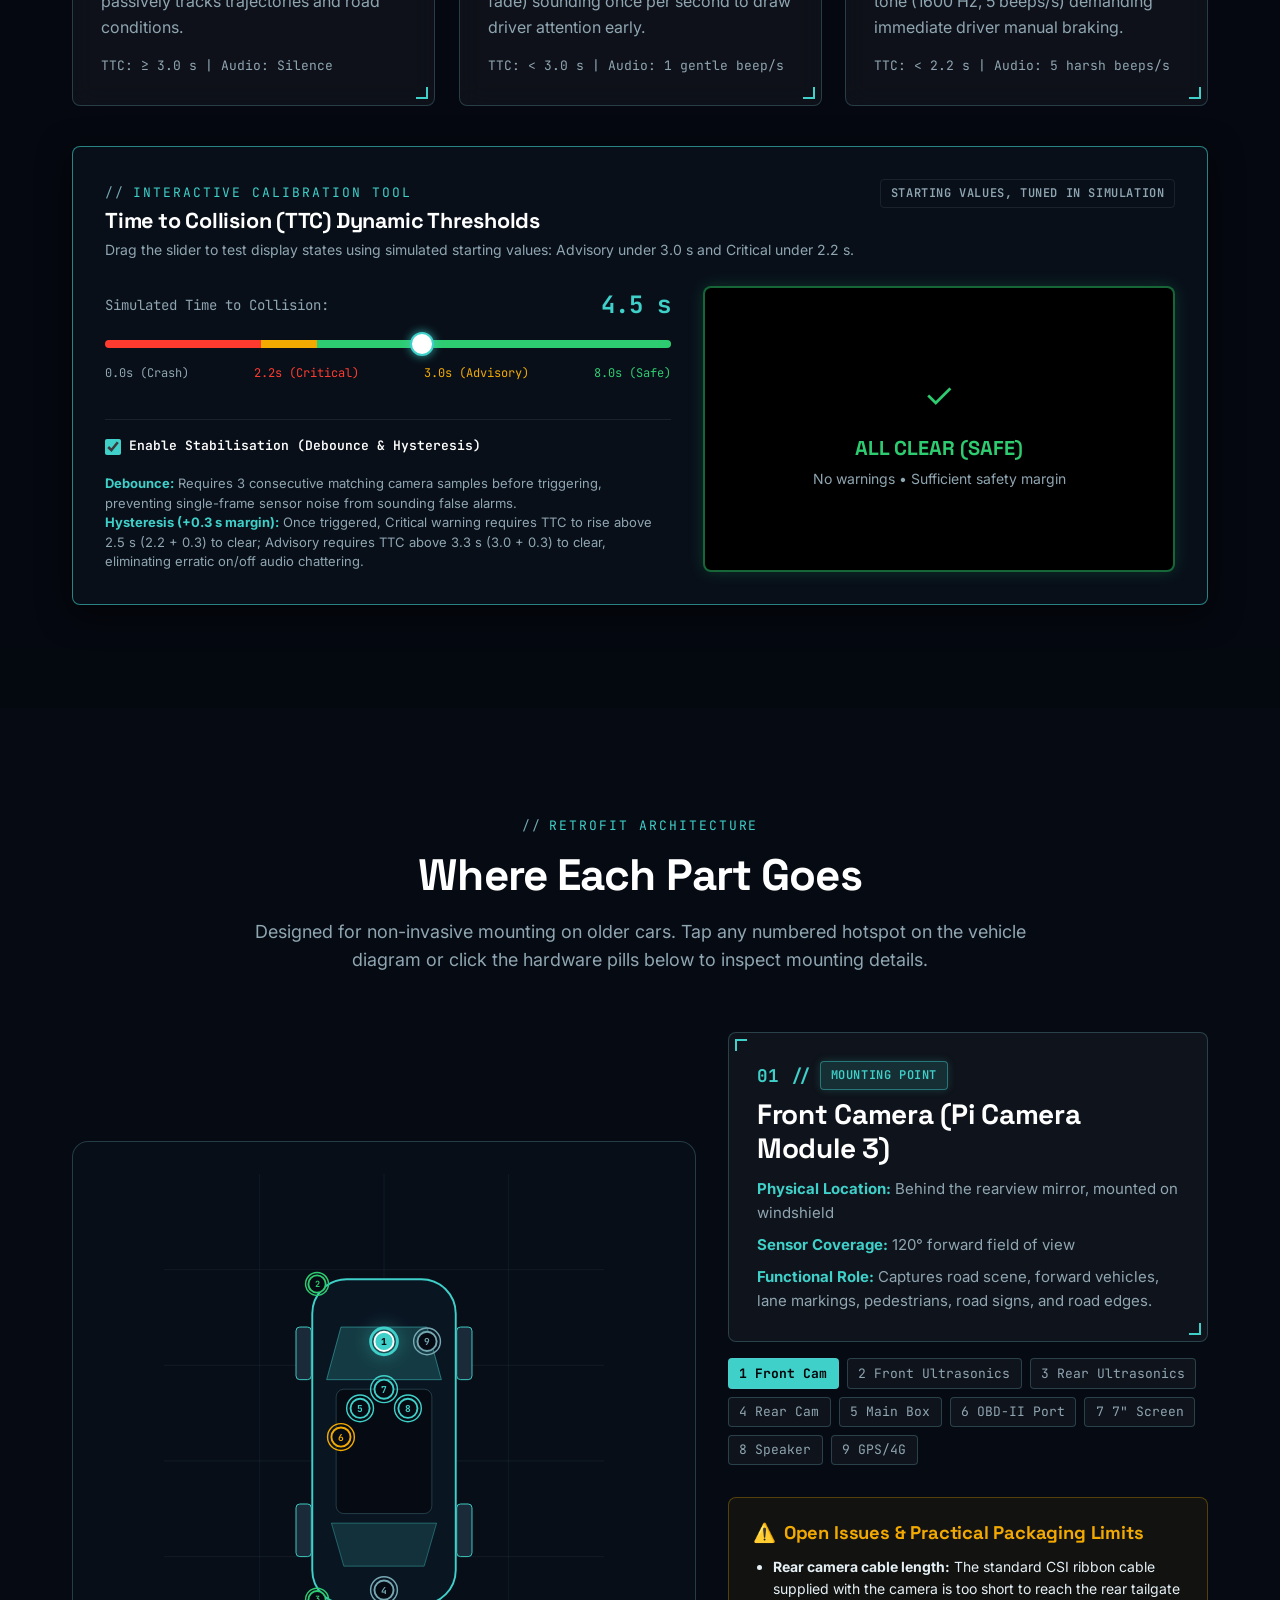
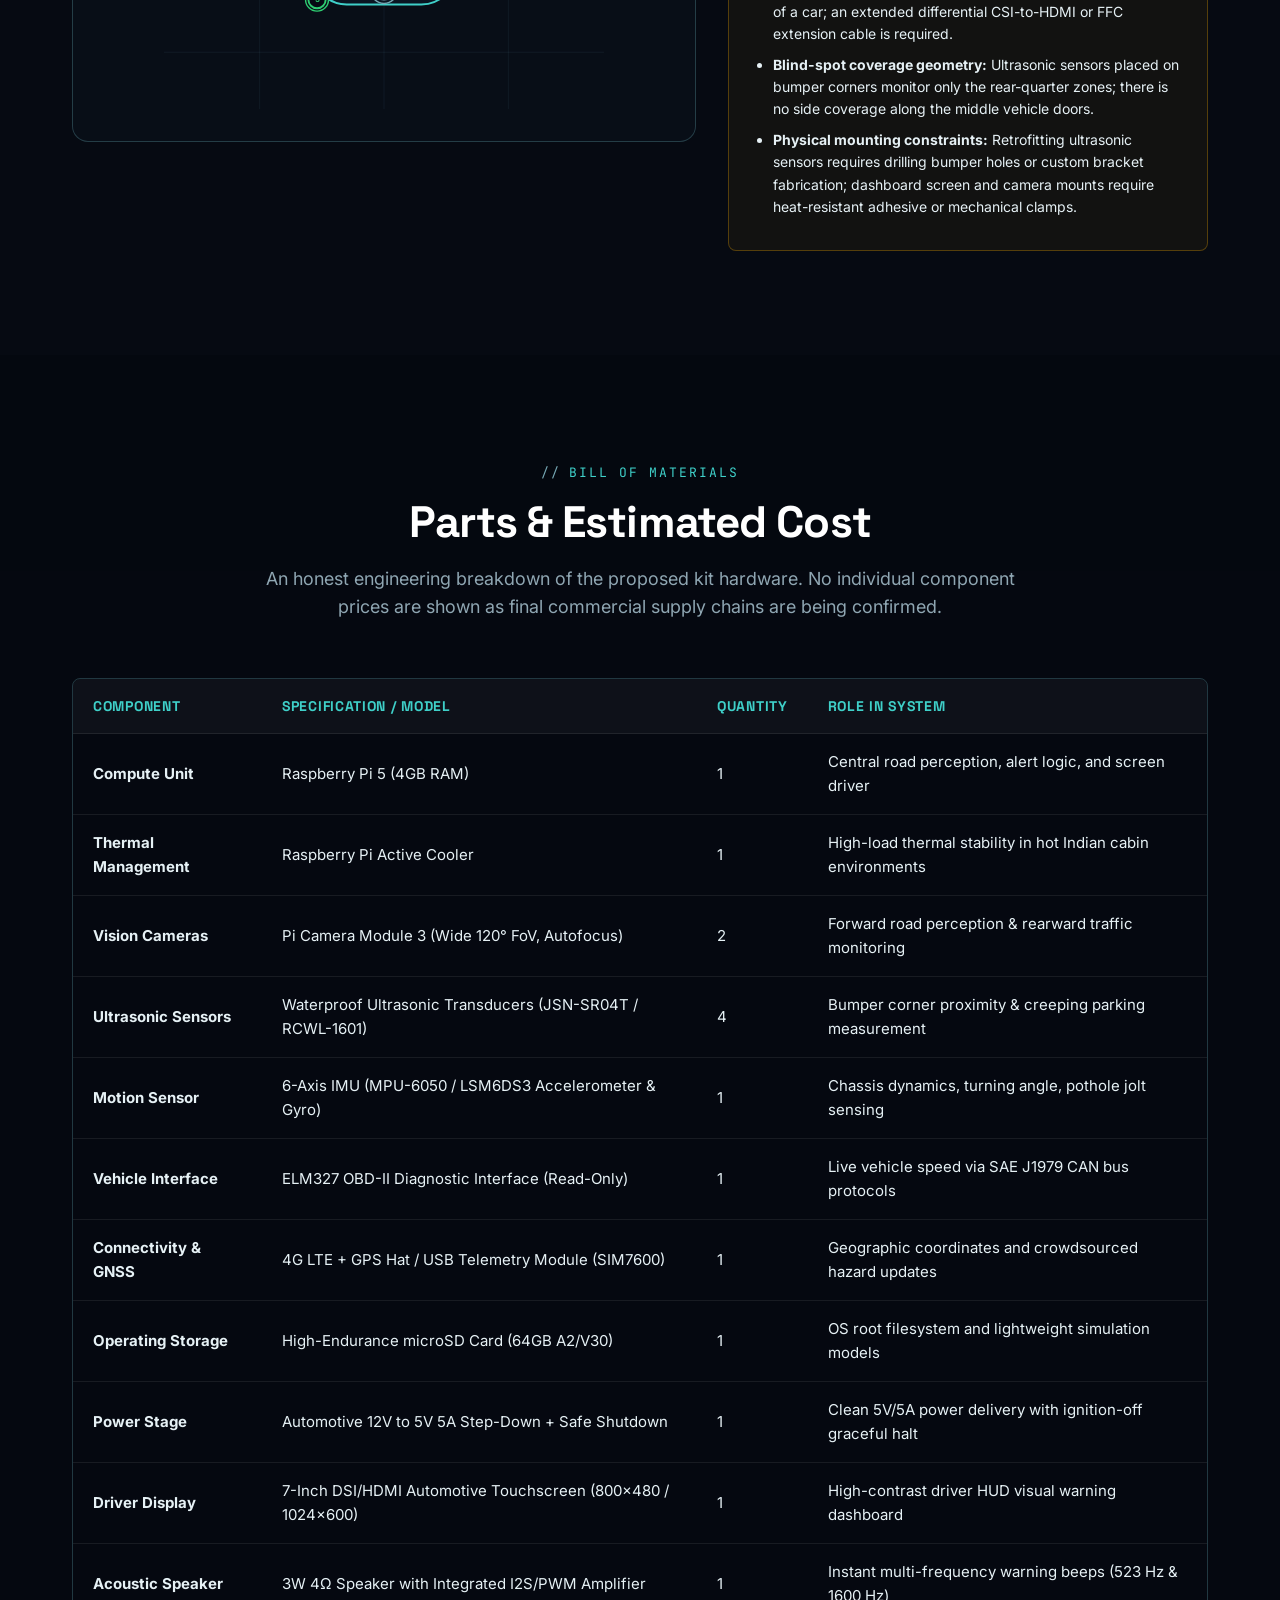
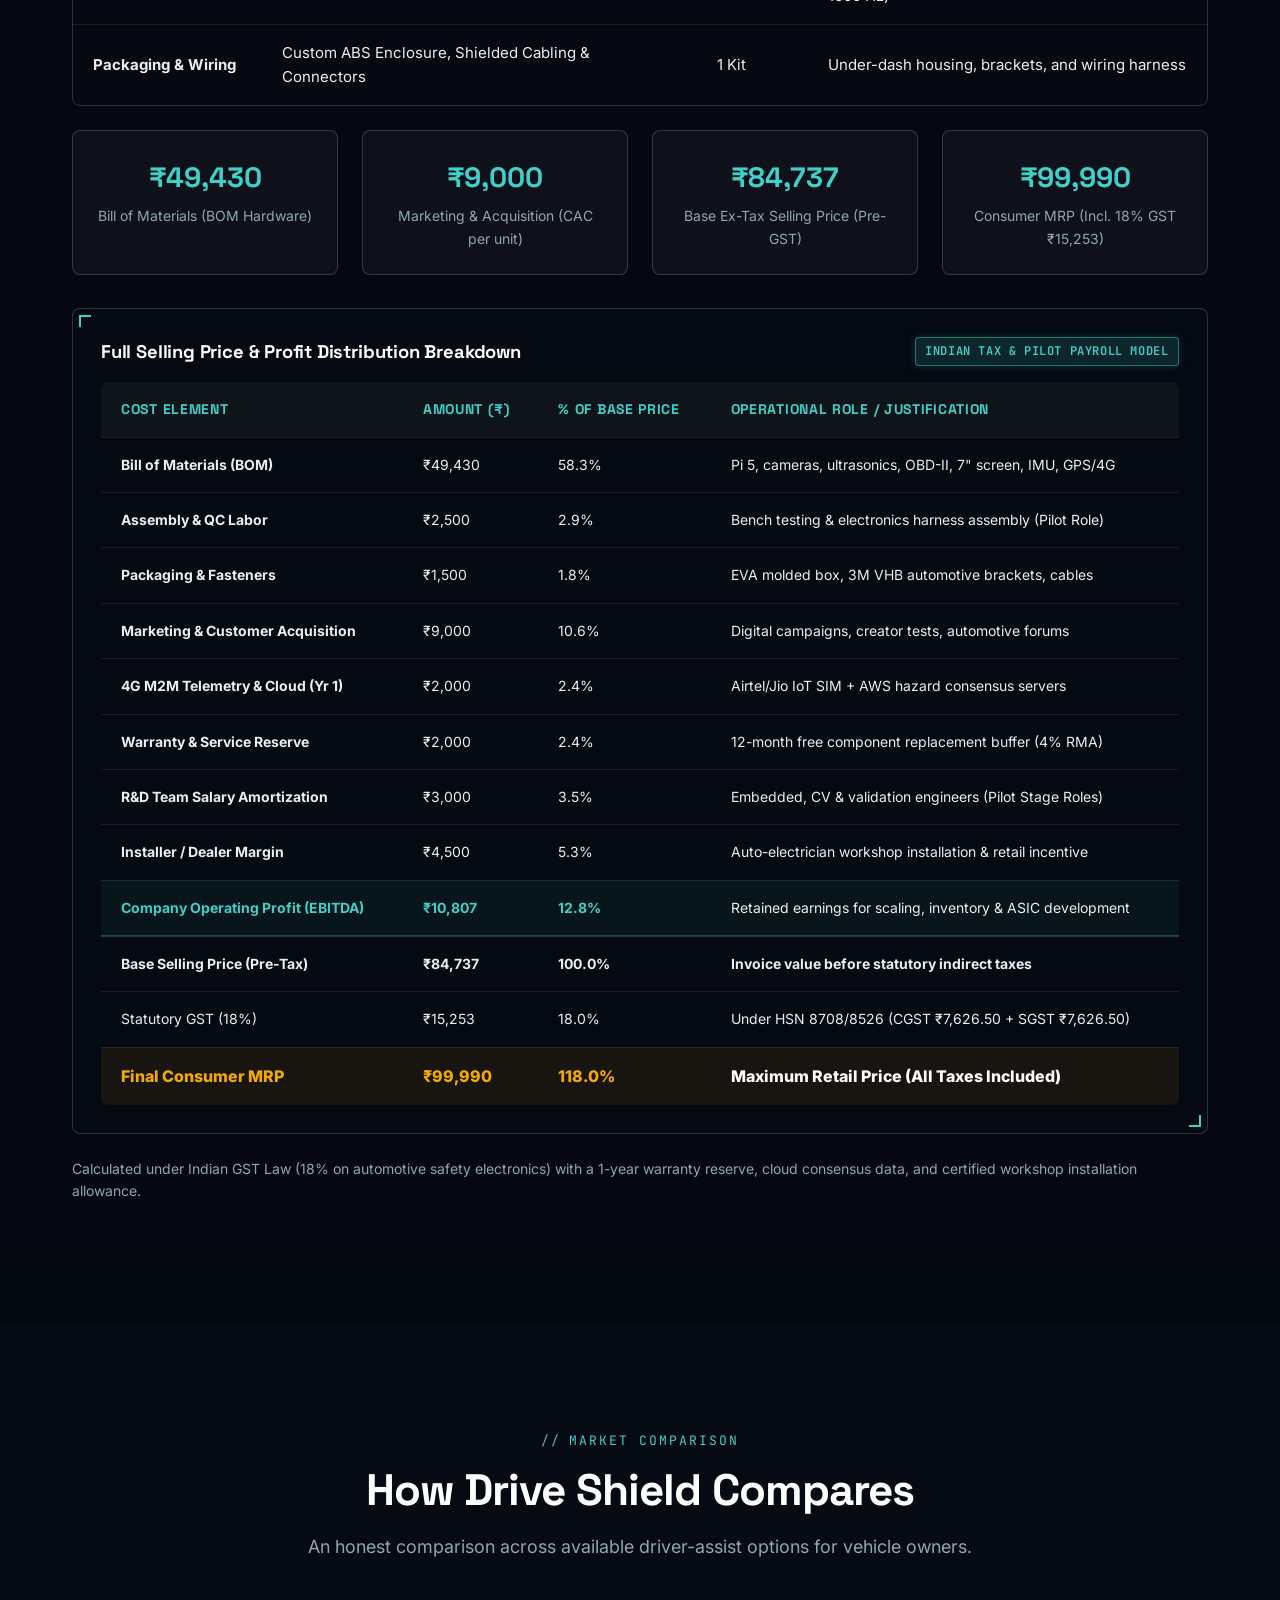
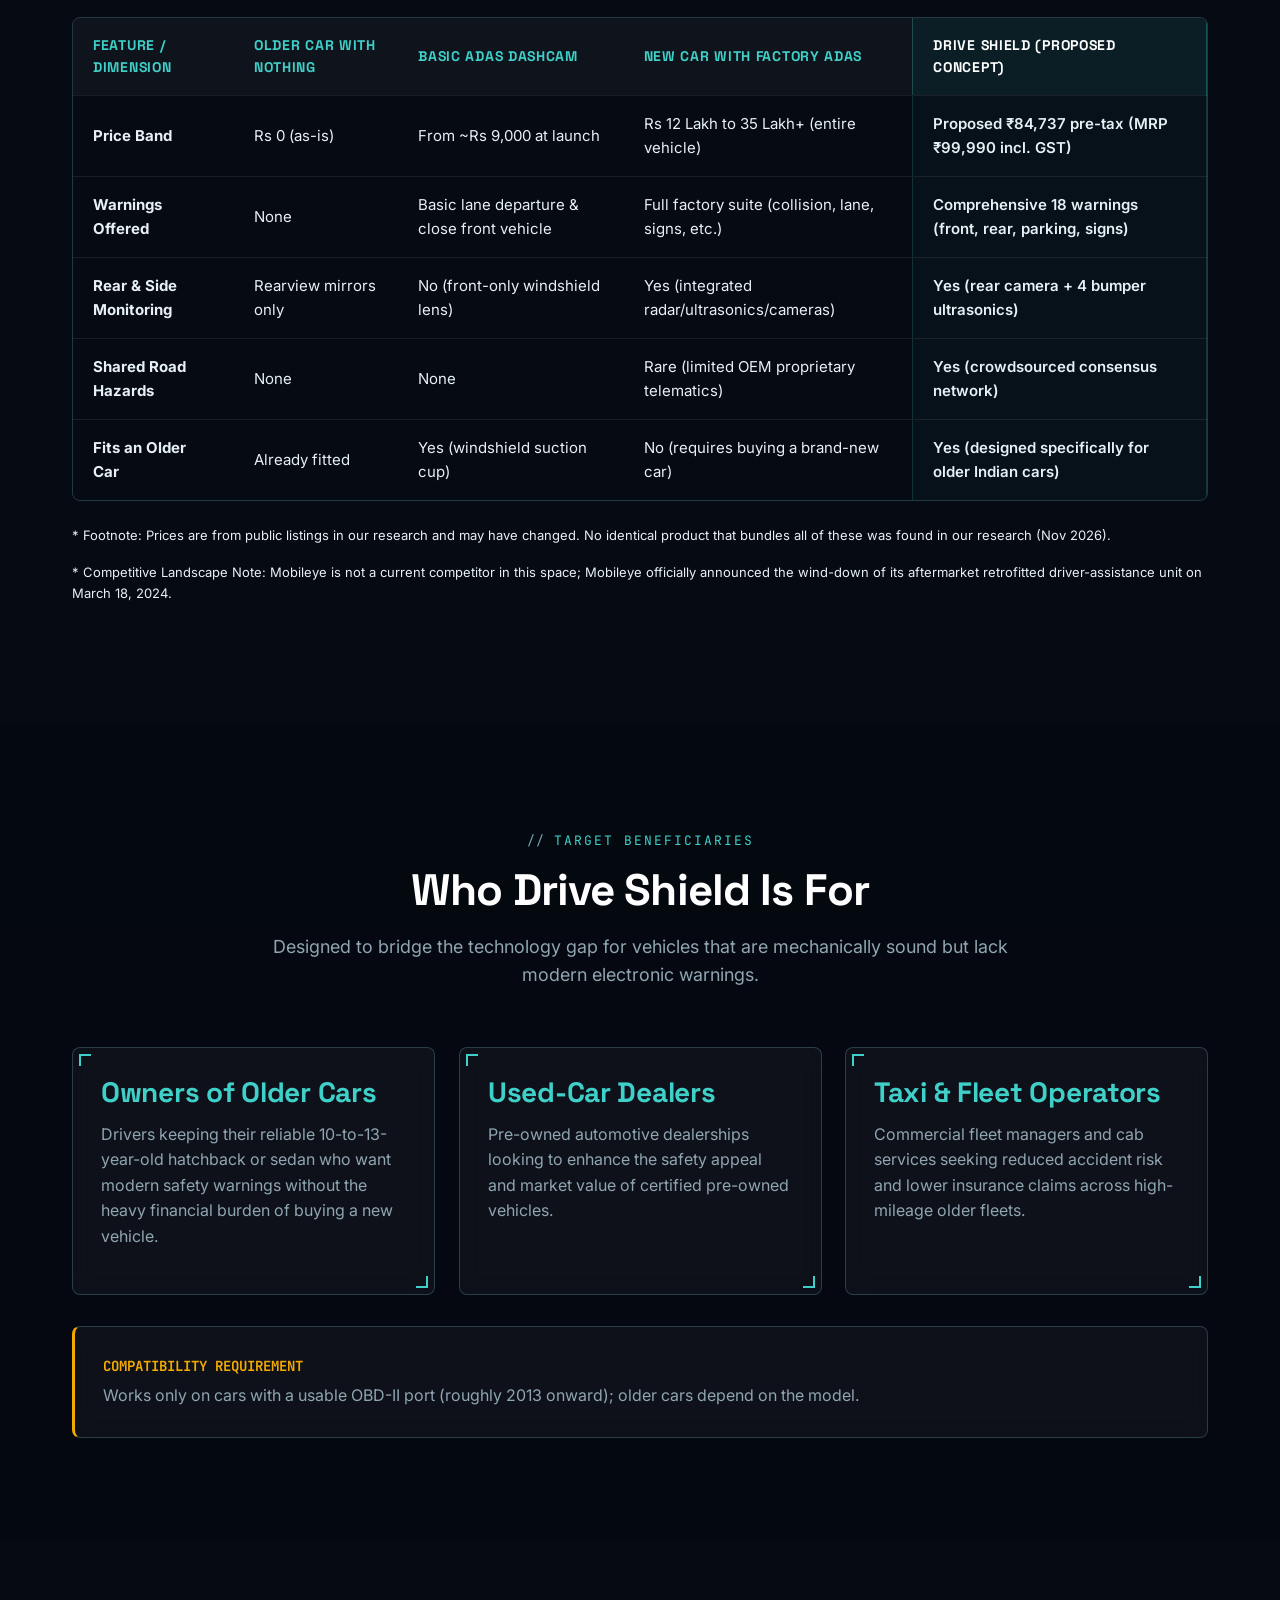
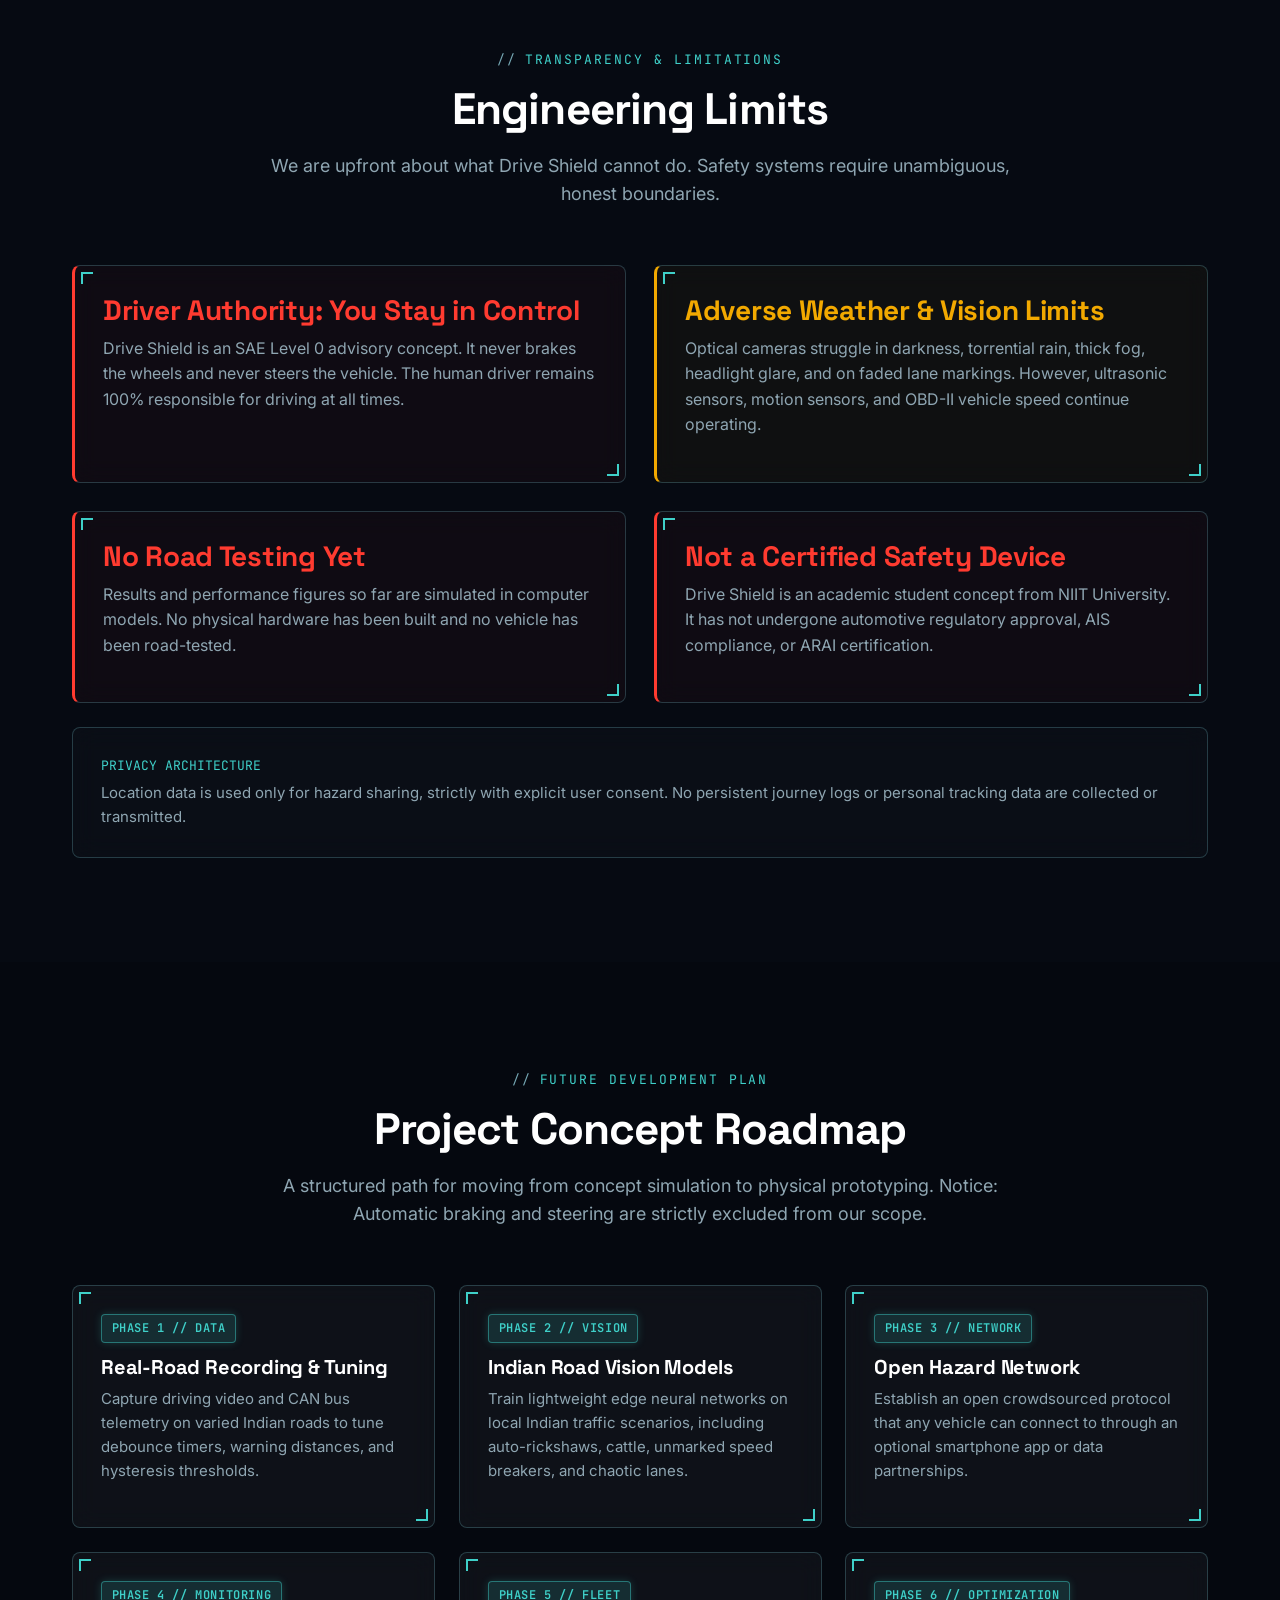
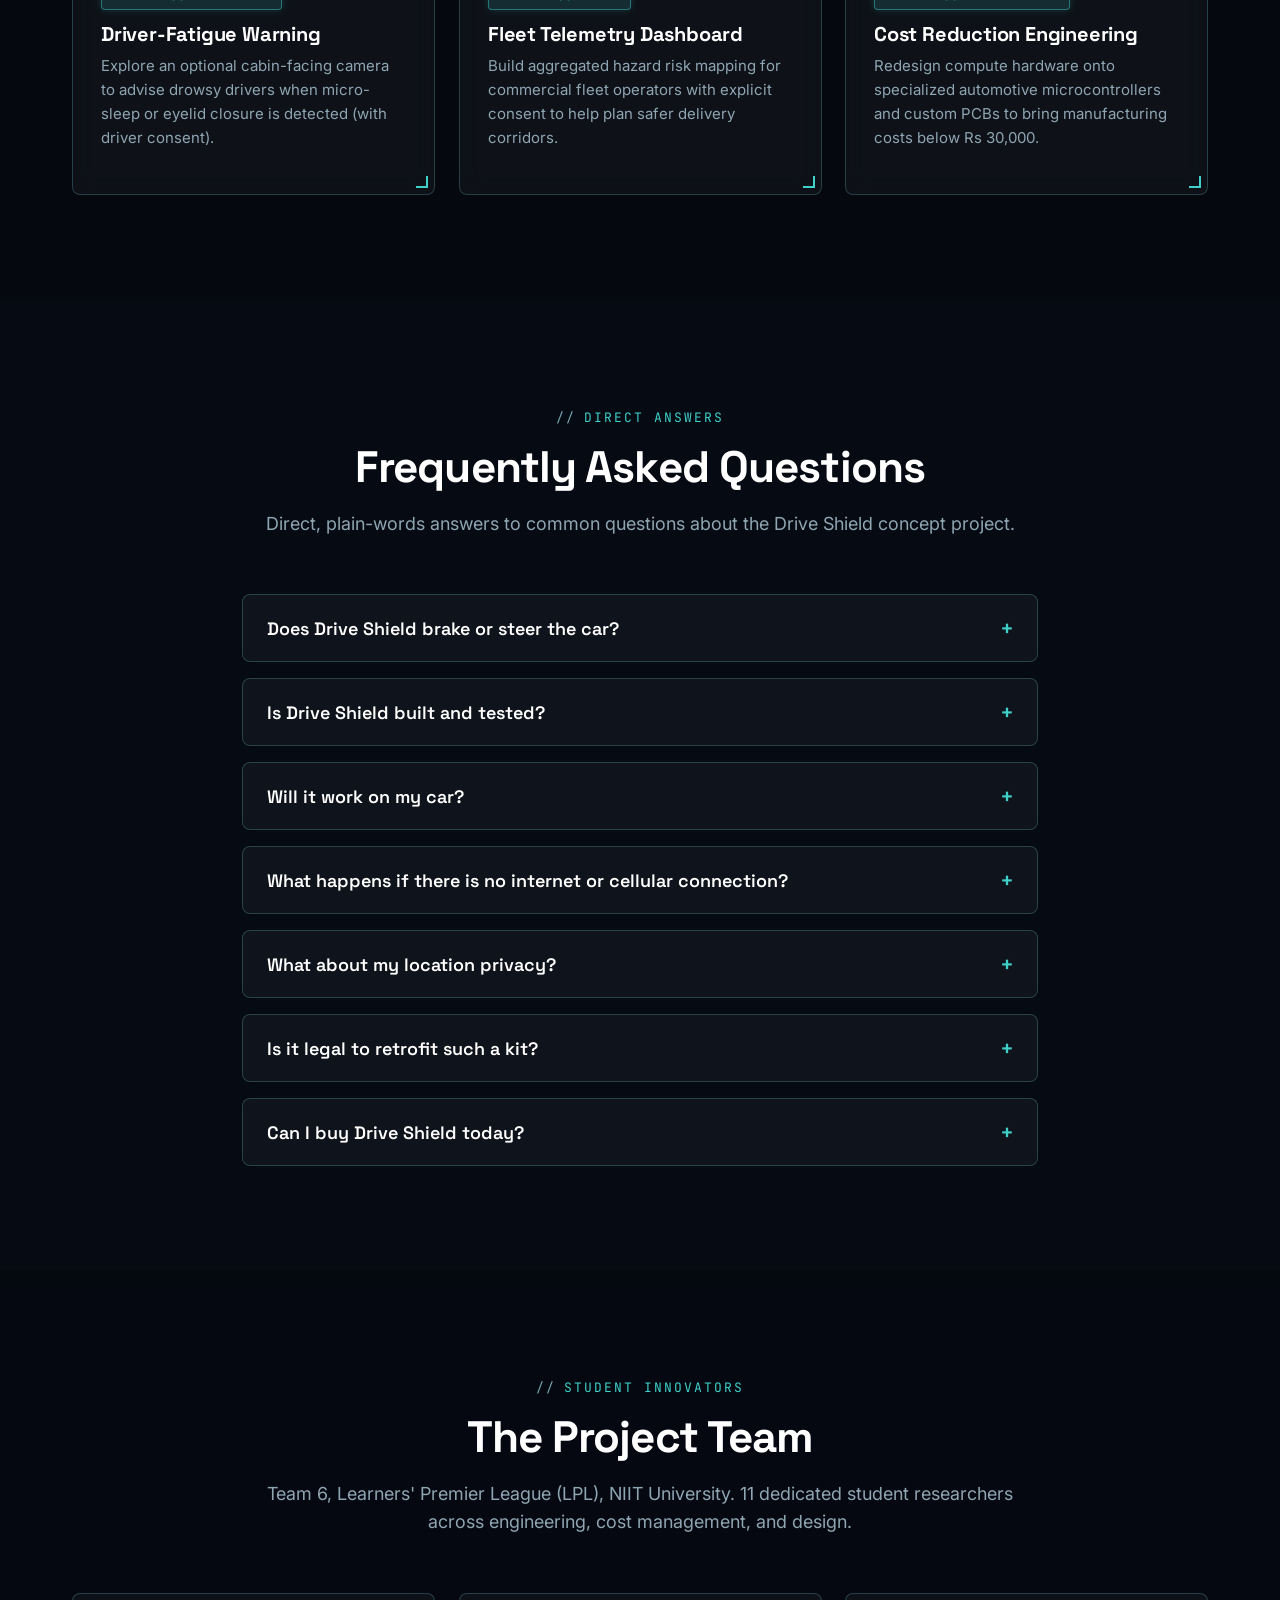
==== commit c28efd1f: "feat: complete product cost plan, MRP breakdown under Indian law, and buy menu pricing" ====
--- a/site/index.html
+++ b/site/index.html
@@ -1102,20 +1102,123 @@
         </div>
 
         <!-- Cost Summary Cards -->
-        <div class="cost-summary-strip reveal-on-scroll delay-1">
+        <div class="cost-summary-strip reveal-on-scroll delay-1" style="grid-template-columns: repeat(auto-fit, minmax(220px, 1fr));">
           <div class="cost-box">
-            <div class="cost-box-value">Rs 44,000 to 49,000</div>
-            <div class="cost-box-label">Estimated parts cost roughly (estimates, final figure being confirmed)</div>
+            <div class="cost-box-value">₹49,430</div>
+            <div class="cost-box-label">Bill of Materials (BOM Hardware)</div>
           </div>
           <div class="cost-box">
-            <div class="cost-box-value text-amber">Rs 55,000 to 70,000</div>
-            <div class="cost-box-label">Proposed retail (an estimate, not an offer)</div>
-          </div>
-        </div>
-
-        <div class="text-center reveal-on-scroll delay-2" style="margin-top:1.5rem;">
+            <div class="cost-box-value text-cyan">₹9,000</div>
+            <div class="cost-box-label">Marketing &amp; Acquisition (CAC per unit)</div>
+          </div>
+          <div class="cost-box">
+            <div class="cost-box-value">₹84,737</div>
+            <div class="cost-box-label">Base Ex-Tax Selling Price (Pre-GST)</div>
+          </div>
+          <div class="cost-box">
+            <div class="cost-box-value text-amber">₹99,990</div>
+            <div class="cost-box-label">Consumer MRP (Incl. 18% GST ₹15,253)</div>
+          </div>
+        </div>
+
+        <!-- Detailed Selling Price Breakdown -->
+        <div class="hud-panel reveal-on-scroll delay-2" style="margin-top:2rem;background:rgba(6,10,18,0.85);">
+          <div class="hud-brackets"></div>
+          <div style="display:flex;justify-content:space-between;align-items:center;margin-bottom:1rem;flex-wrap:wrap;gap:0.5rem;">
+            <h3 style="font-size:1.15rem;color:var(--text-white);margin-bottom:0;">Full Selling Price &amp; Profit Distribution Breakdown</h3>
+            <span class="badge badge-unique">Indian Tax &amp; Pilot Payroll Model</span>
+          </div>
+          <div class="table-responsive" style="margin-bottom:0;border:none;">
+            <table class="hud-table" style="min-width:600px;font-size:0.875rem;">
+              <thead>
+                <tr>
+                  <th scope="col">Cost Element</th>
+                  <th scope="col">Amount (₹)</th>
+                  <th scope="col">% of Base Price</th>
+                  <th scope="col">Operational Role / Justification</th>
+                </tr>
+              </thead>
+              <tbody>
+                <tr>
+                  <td><strong>Bill of Materials (BOM)</strong></td>
+                  <td>₹49,430</td>
+                  <td>58.3%</td>
+                  <td>Pi 5, cameras, ultrasonics, OBD-II, 7" screen, IMU, GPS/4G</td>
+                </tr>
+                <tr>
+                  <td><strong>Assembly &amp; QC Labor</strong></td>
+                  <td>₹2,500</td>
+                  <td>2.9%</td>
+                  <td>Bench testing &amp; electronics harness assembly (Pilot Role)</td>
+                </tr>
+                <tr>
+                  <td><strong>Packaging &amp; Fasteners</strong></td>
+                  <td>₹1,500</td>
+                  <td>1.8%</td>
+                  <td>EVA molded box, 3M VHB automotive brackets, cables</td>
+                </tr>
+                <tr>
+                  <td><strong>Marketing &amp; Customer Acquisition</strong></td>
+                  <td>₹9,000</td>
+                  <td>10.6%</td>
+                  <td>Digital campaigns, creator tests, automotive forums</td>
+                </tr>
+                <tr>
+                  <td><strong>4G M2M Telemetry &amp; Cloud (Yr 1)</strong></td>
+                  <td>₹2,000</td>
+                  <td>2.4%</td>
+                  <td>Airtel/Jio IoT SIM + AWS hazard consensus servers</td>
+                </tr>
+                <tr>
+                  <td><strong>Warranty &amp; Service Reserve</strong></td>
+                  <td>₹2,000</td>
+                  <td>2.4%</td>
+                  <td>12-month free component replacement buffer (4% RMA)</td>
+                </tr>
+                <tr>
+                  <td><strong>R&amp;D Team Salary Amortization</strong></td>
+                  <td>₹3,000</td>
+                  <td>3.5%</td>
+                  <td>Embedded, CV &amp; validation engineers (Pilot Stage Roles)</td>
+                </tr>
+                <tr>
+                  <td><strong>Installer / Dealer Margin</strong></td>
+                  <td>₹4,500</td>
+                  <td>5.3%</td>
+                  <td>Auto-electrician workshop installation &amp; retail incentive</td>
+                </tr>
+                <tr style="background:rgba(63,208,201,0.06);">
+                  <td><strong class="text-cyan">Company Operating Profit (EBITDA)</strong></td>
+                  <td><strong class="text-cyan">₹10,807</strong></td>
+                  <td><strong class="text-cyan">12.8%</strong></td>
+                  <td>Retained earnings for scaling, inventory &amp; ASIC development</td>
+                </tr>
+                <tr style="font-weight:700;border-top:2px solid var(--border-hud);">
+                  <td>Base Selling Price (Pre-Tax)</td>
+                  <td>₹84,737</td>
+                  <td>100.0%</td>
+                  <td>Invoice value before statutory indirect taxes</td>
+                </tr>
+                <tr>
+                  <td>Statutory GST (18%)</td>
+                  <td>₹15,253</td>
+                  <td>18.0%</td>
+                  <td>Under HSN 8708/8526 (CGST ₹7,626.50 + SGST ₹7,626.50)</td>
+                </tr>
+                <tr style="background:rgba(242,169,0,0.08);font-size:1rem;font-weight:800;">
+                  <td style="color:var(--alert-advisory);">Final Consumer MRP</td>
+                  <td style="color:var(--alert-advisory);">₹99,990</td>
+                  <td style="color:var(--alert-advisory);">118.0%</td>
+                  <td style="color:var(--text-white);">Maximum Retail Price (All Taxes Included)</td>
+                </tr>
+              </tbody>
+            </table>
+          </div>
+        </div>
+
+        <div class="text-center reveal-on-scroll delay-3" style="margin-top:1.5rem;">
           <p class="text-muted" style="font-size:0.875rem;">
-            <strong>Not included:</strong> SIM data, cloud hosting, assembly, installation, warranty, GST.
+            Calculated under Indian GST Law (18% on automotive safety electronics) with a 1-year warranty reserve, cloud consensus data, and certified workshop installation allowance.
           </p>
         </div>
       </div>
@@ -1149,7 +1252,7 @@
                 <td>Rs 0 (as-is)</td>
                 <td>From ~Rs 9,000 at launch</td>
                 <td>Rs 12 Lakh to 35 Lakh+ (entire vehicle)</td>
-                <td class="highlight-col">Proposed ~Rs 55k–70k (kit estimate)</td>
+                <td class="highlight-col">Proposed ₹84,737 pre-tax (MRP ₹99,990 incl. GST)</td>
               </tr>
               <tr>
                 <td><strong>Warnings Offered</strong></td>
@@ -1756,9 +1859,9 @@
             </ul>
 
             <div class="compat-price-box">
-              <div style="font-size:0.75rem;color:var(--text-muted);text-transform:uppercase;margin-bottom:0.25rem;">Unit Pricing</div>
+              <div style="font-size:0.75rem;color:var(--text-muted);text-transform:uppercase;margin-bottom:0.25rem;">Unit Pricing (Inclusive of Taxes)</div>
               <div id="compat-price-display" style="font-size:1.05rem;font-weight:700;">
-                <span class="text-cyan">Price: Cost to be confirmed by team</span>
+                <span class="text-cyan" style="font-size:1.15rem;font-weight:700;">₹99,990</span> <span style="font-size:0.8125rem;color:var(--text-muted);">(Base ₹84,737 + 18% GST)</span>
               </div>
             </div>
 
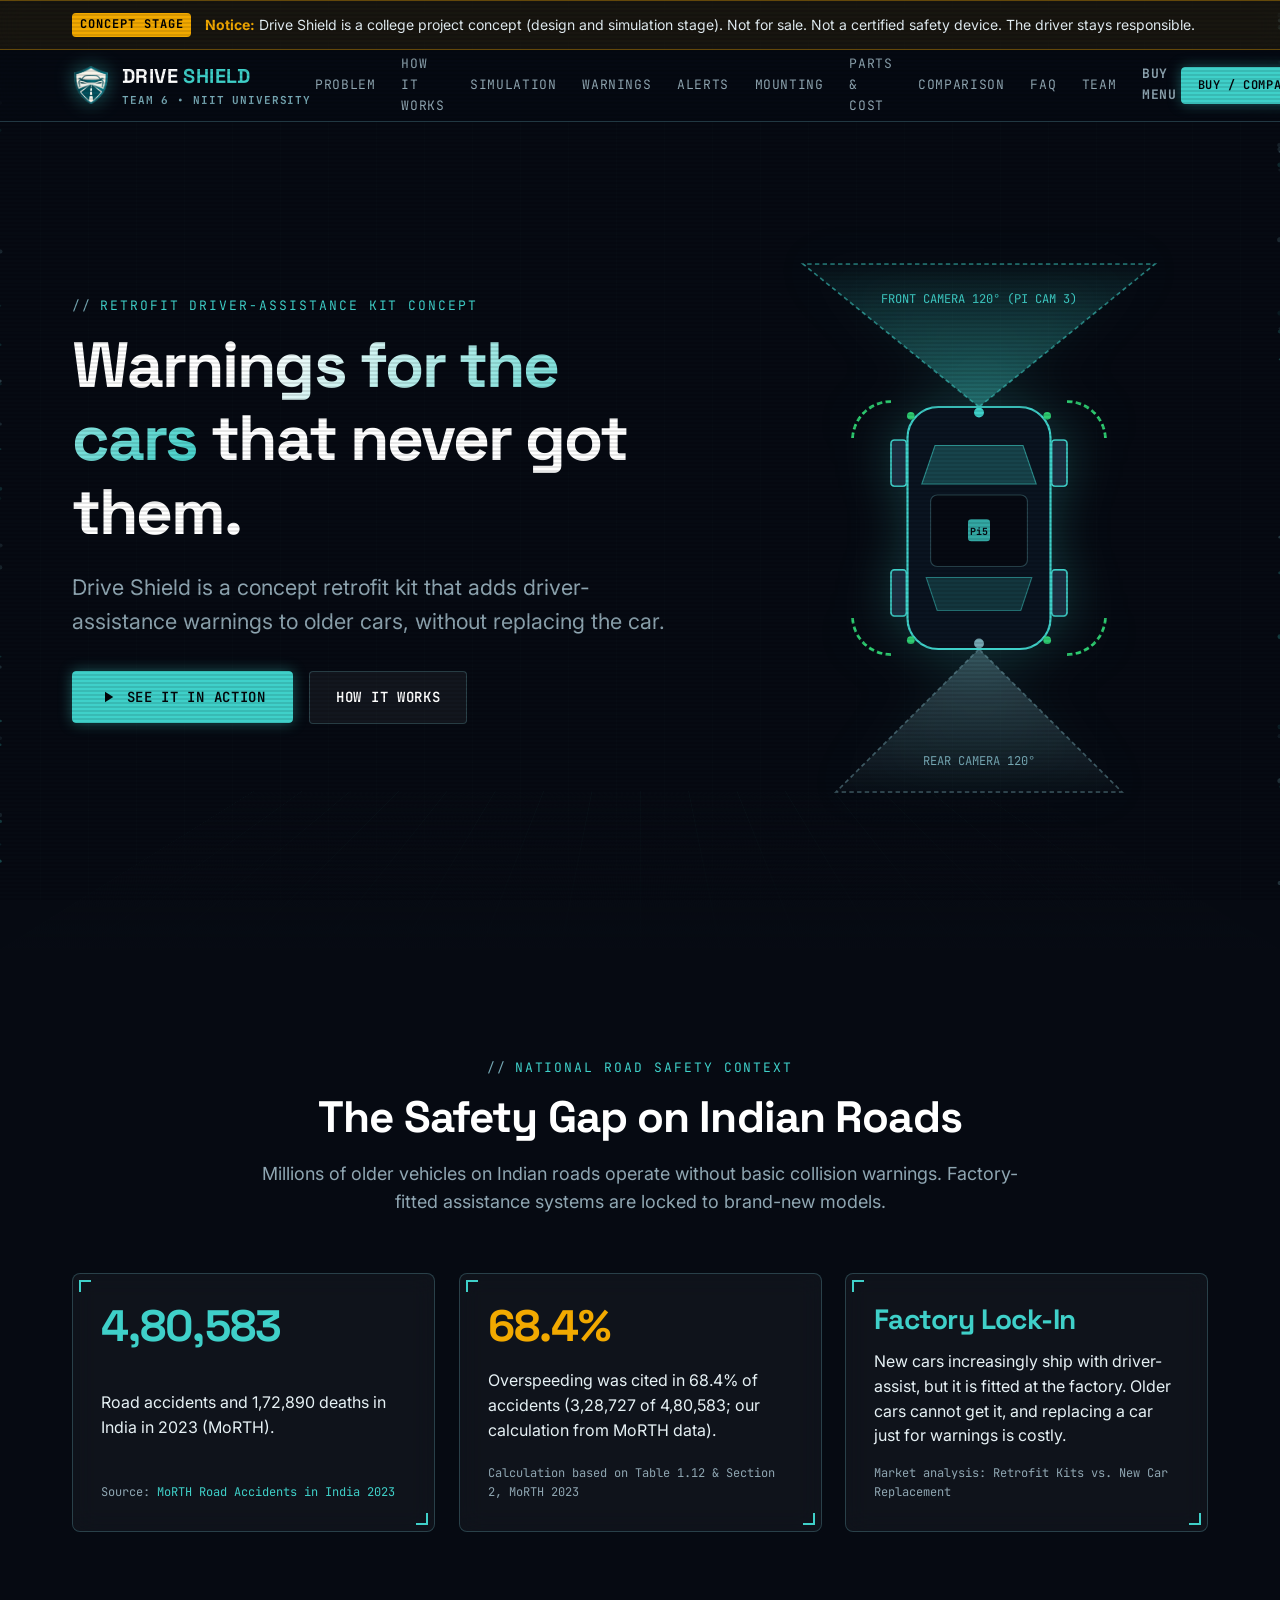
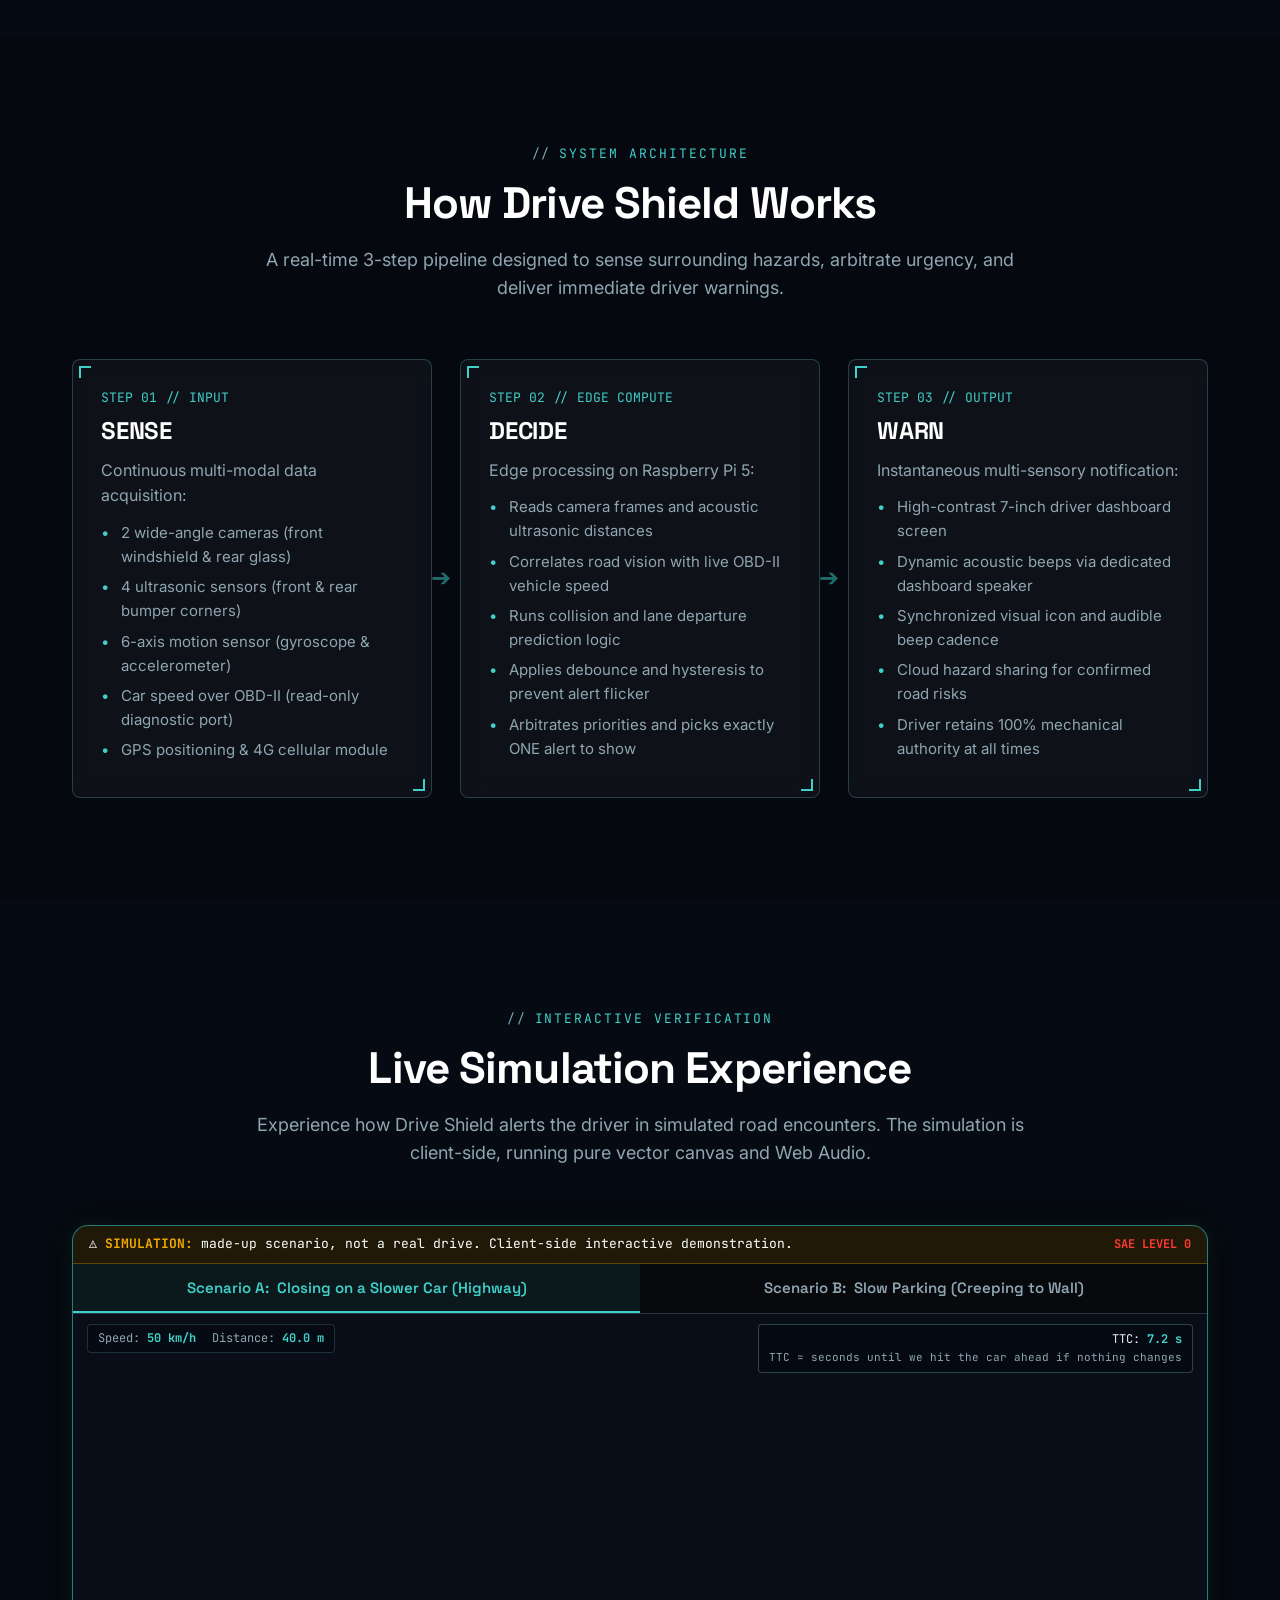
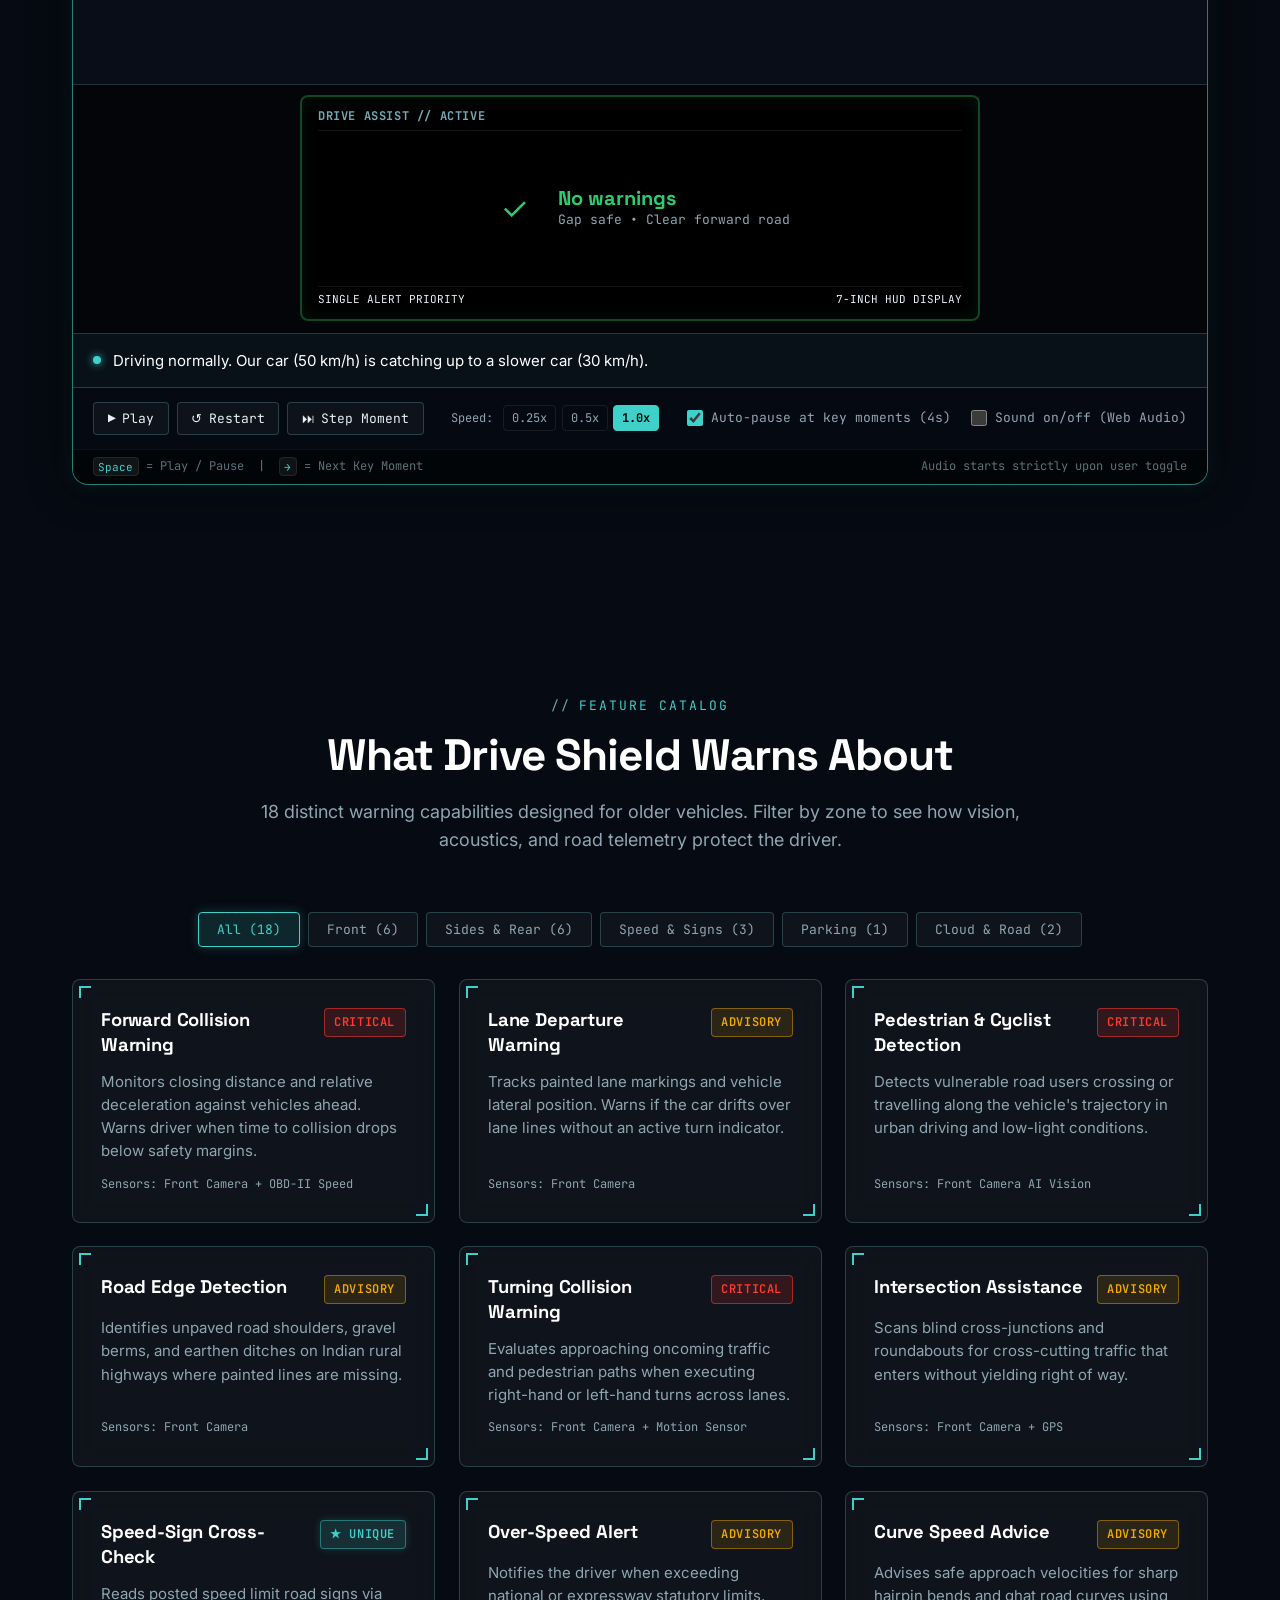
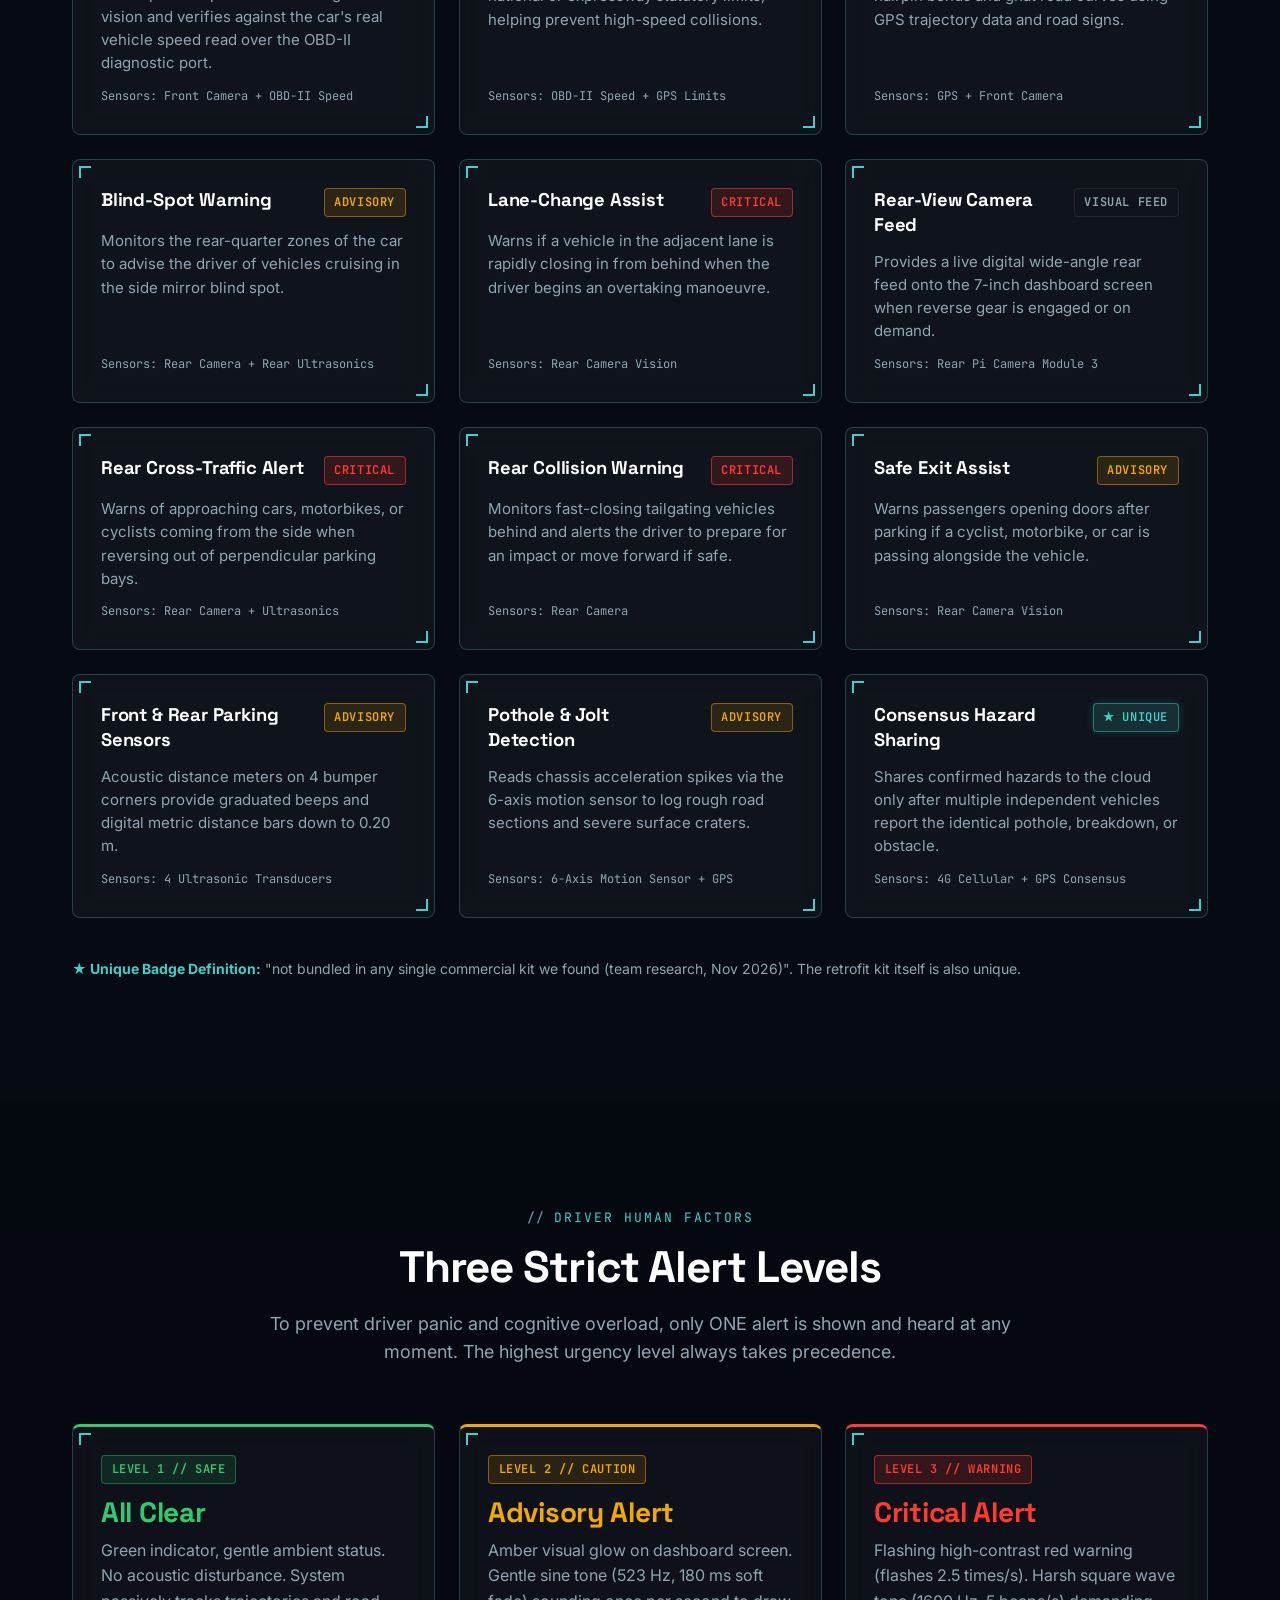
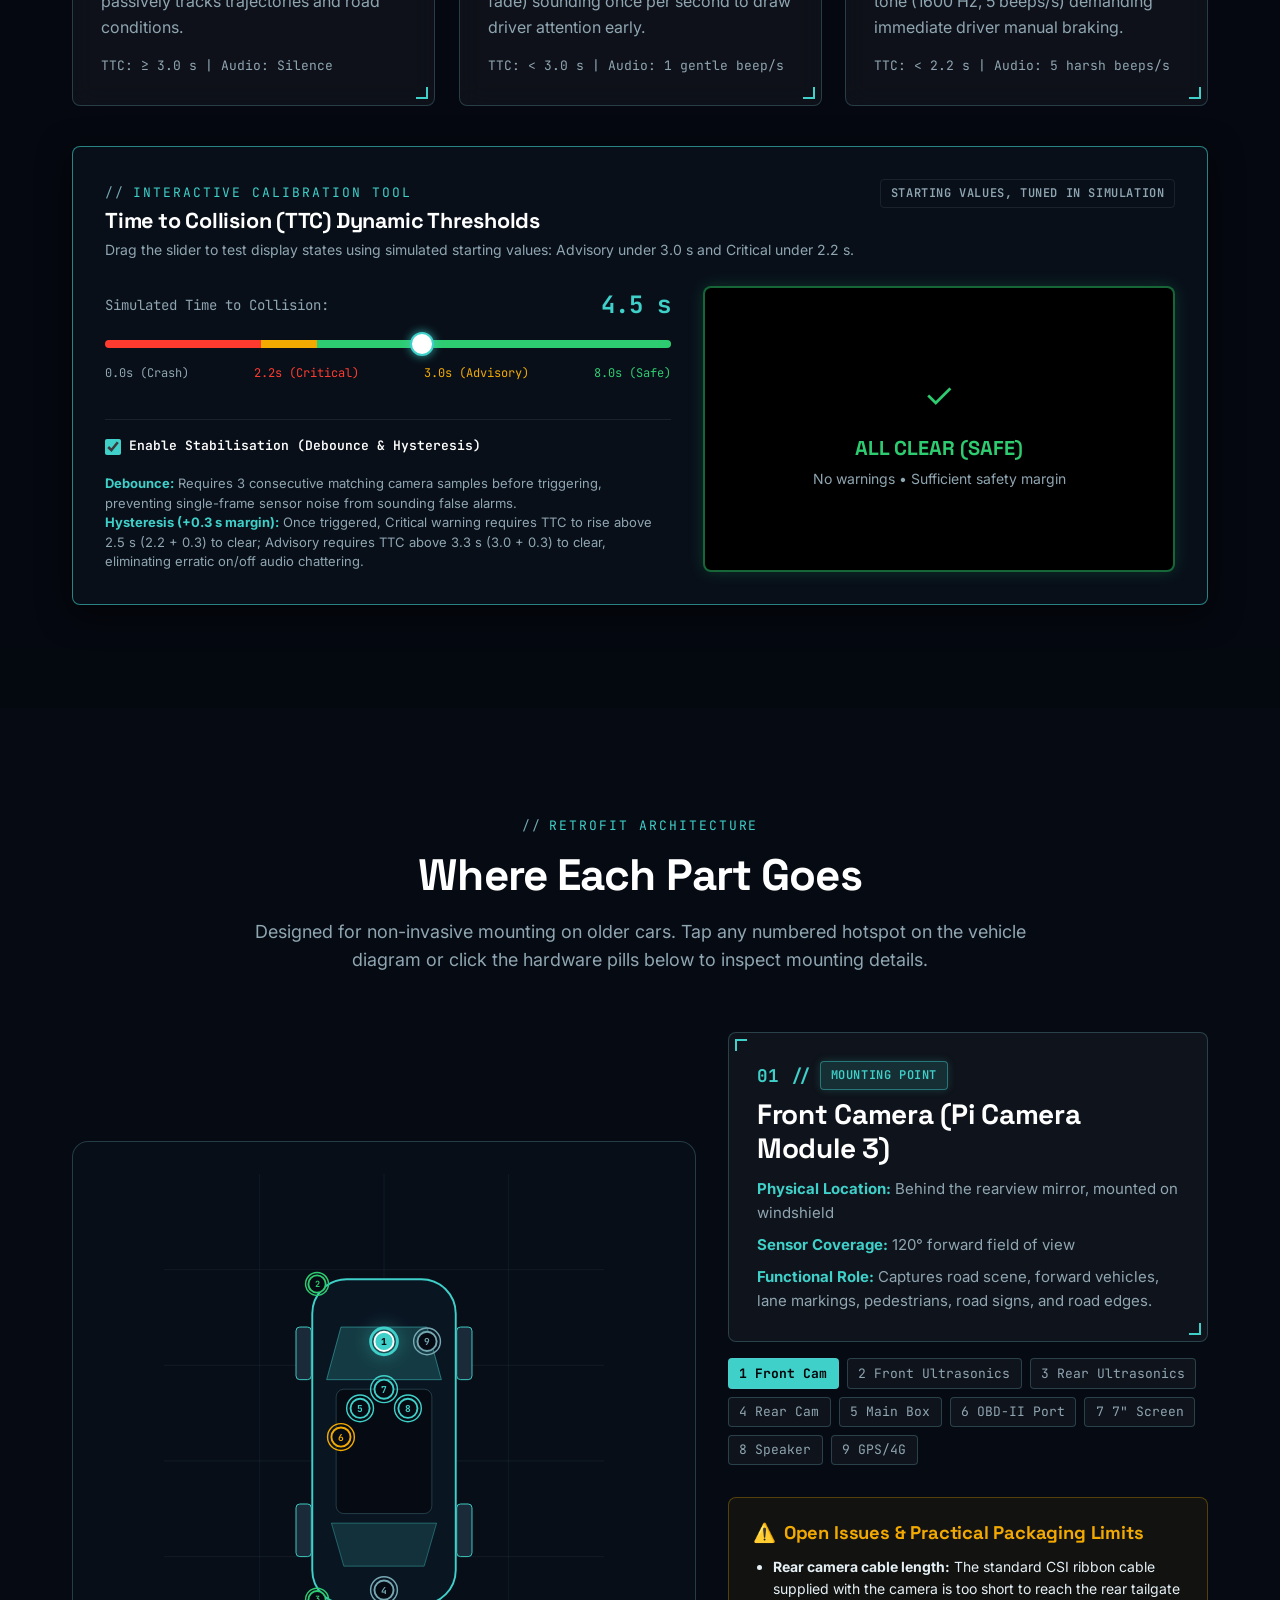
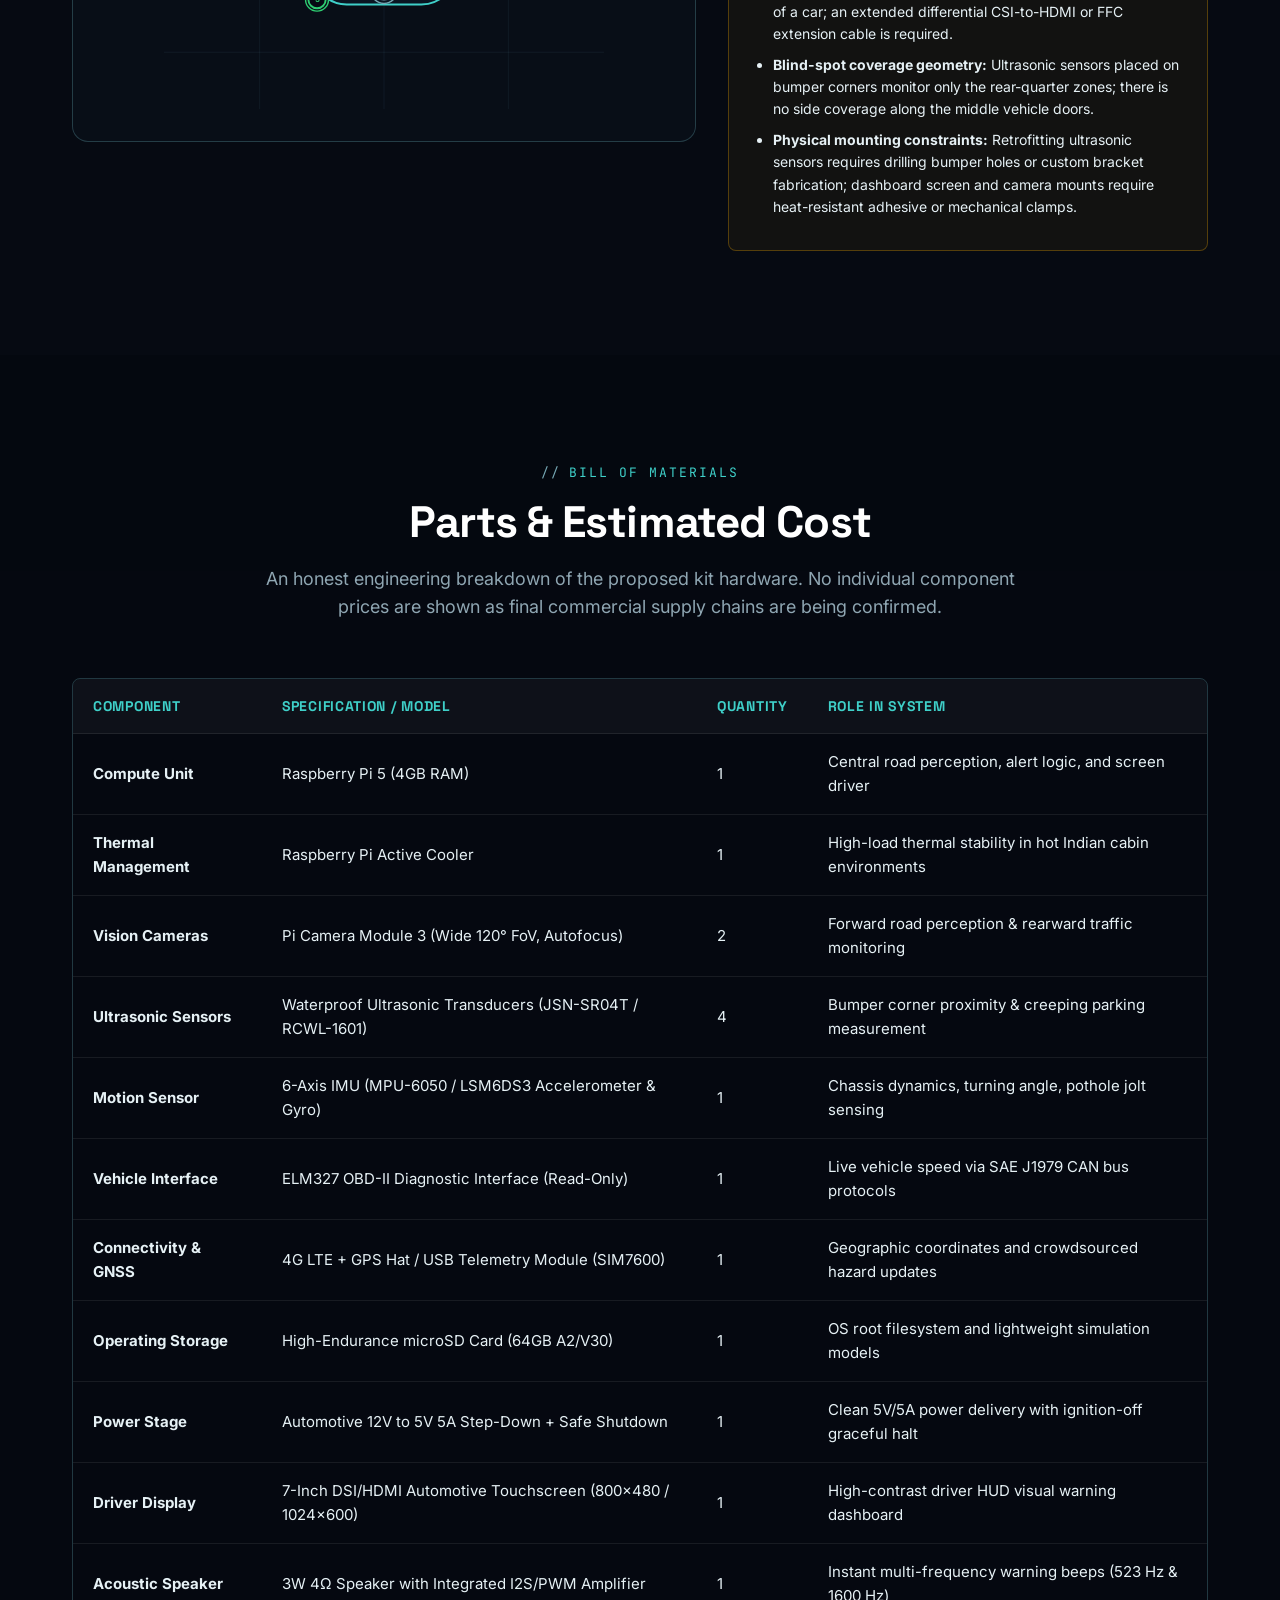
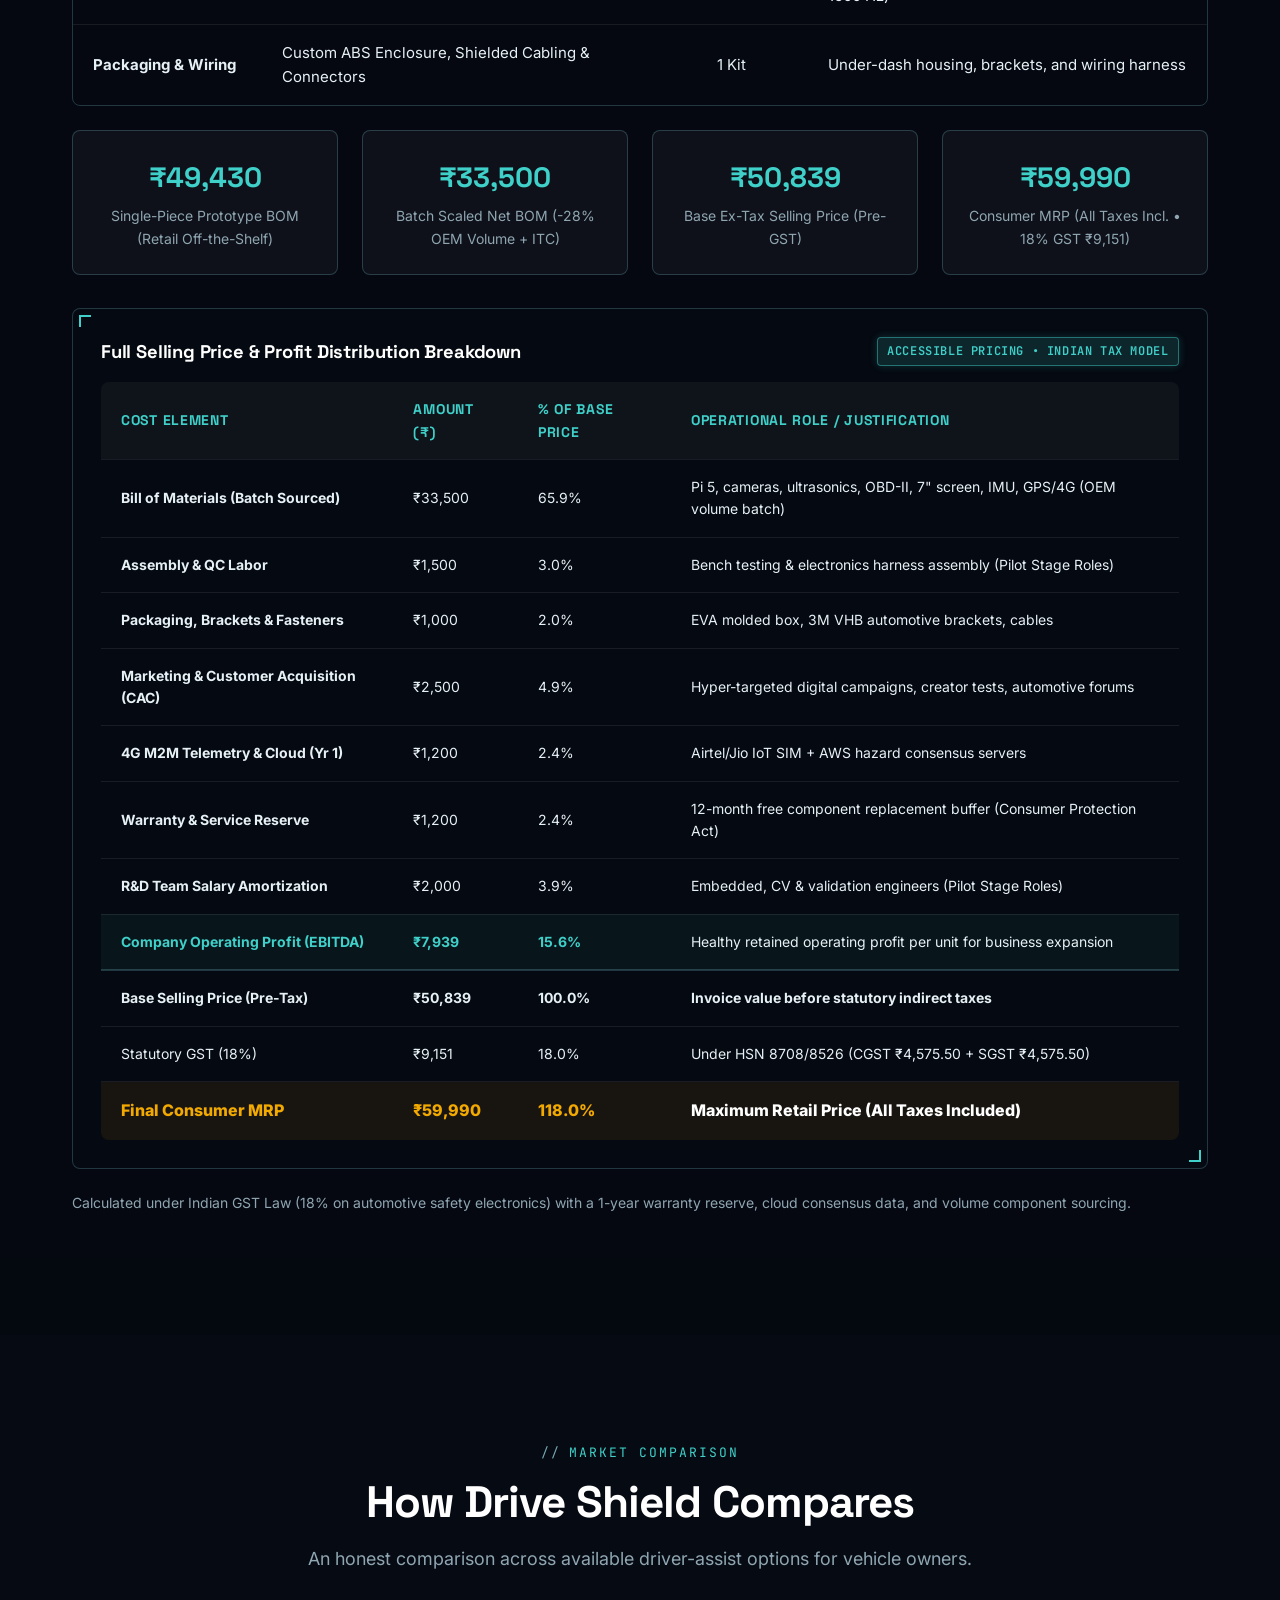
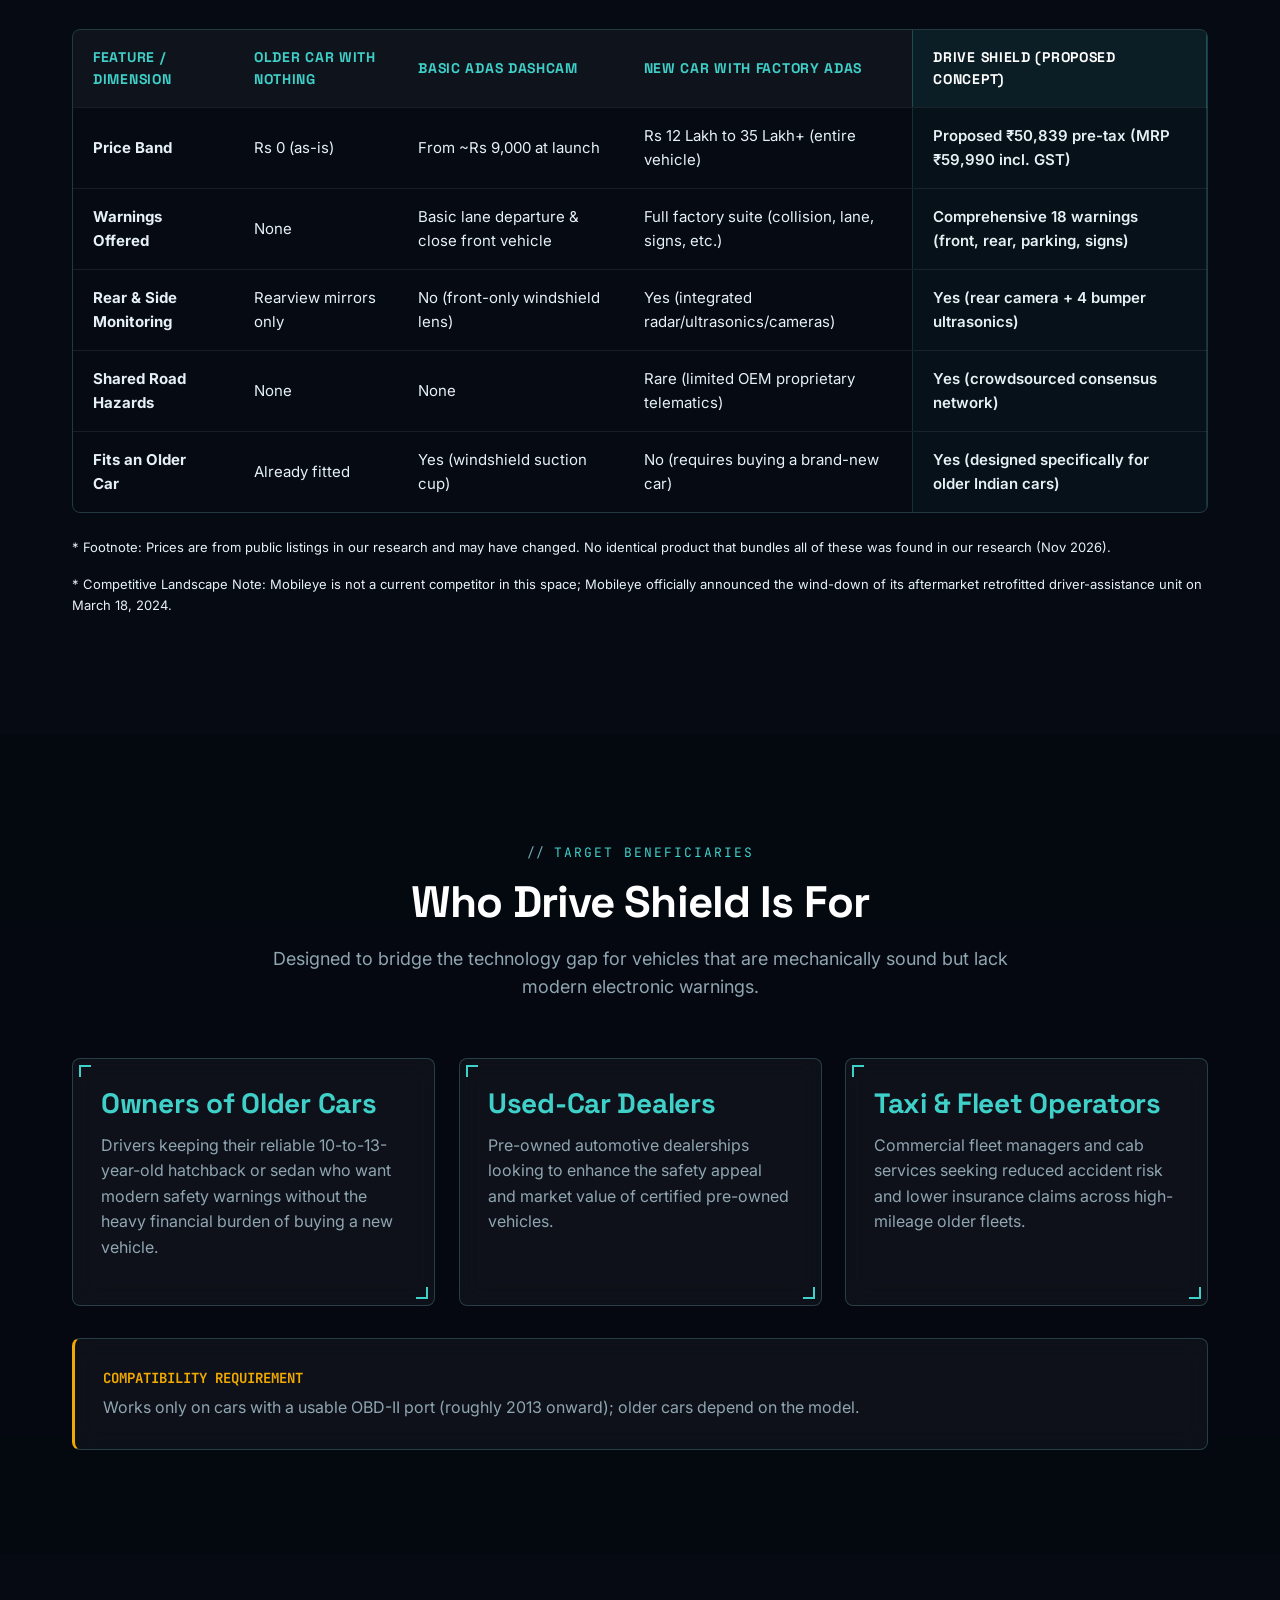
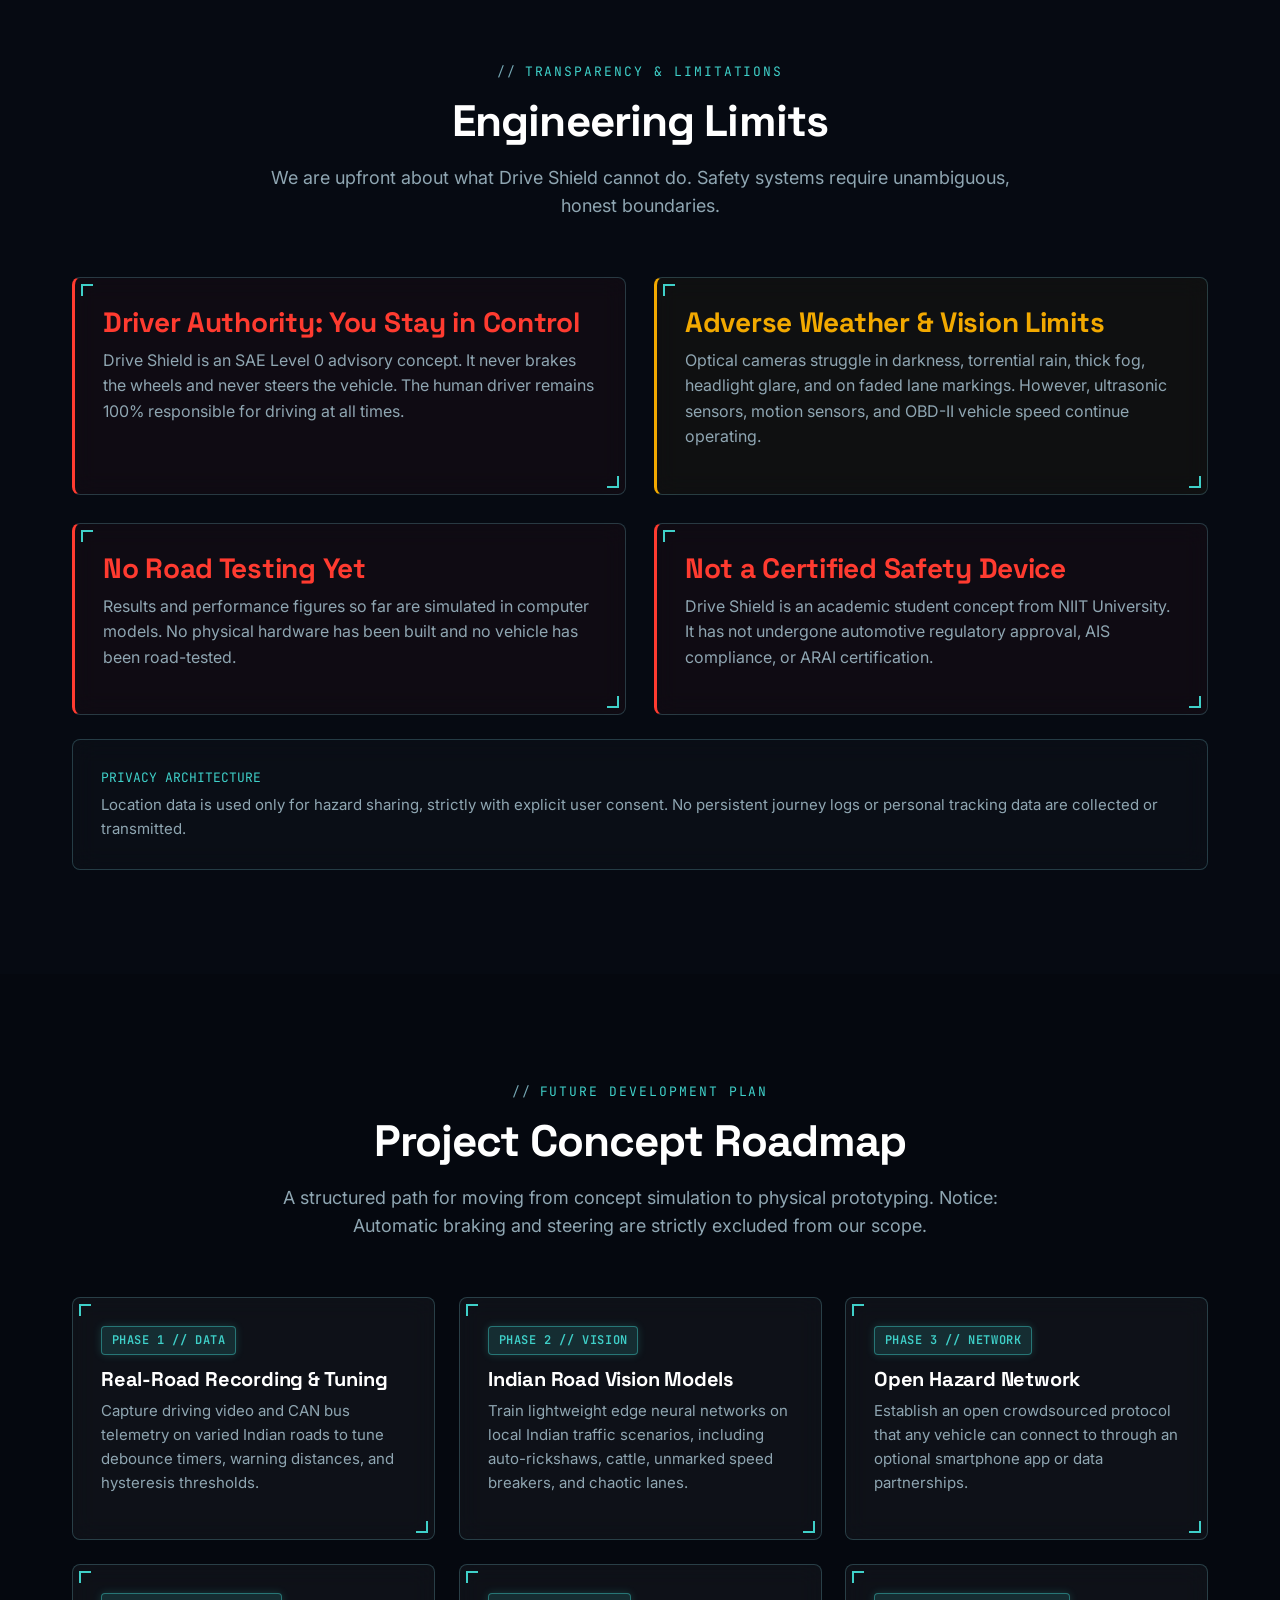
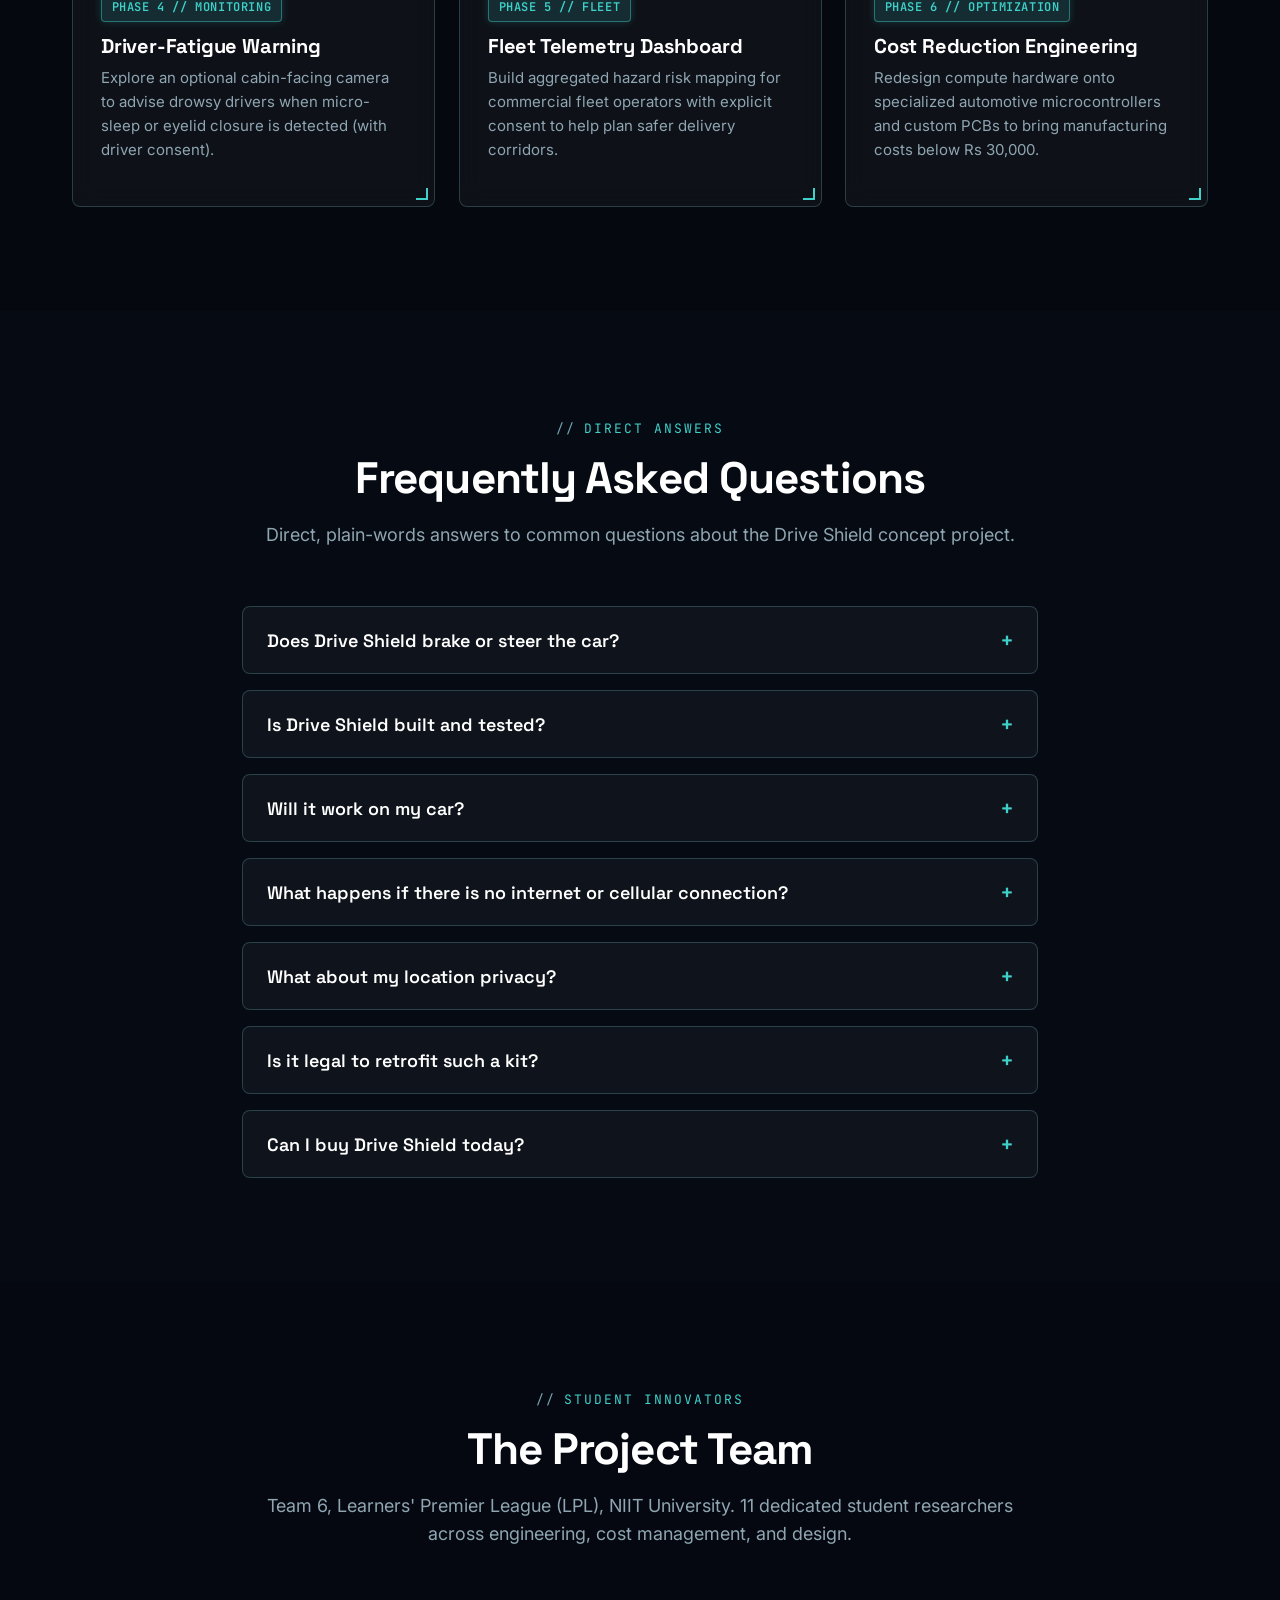
==== commit 907ccdf3: "fix: reduce product price to accessible ₹59,990 MRP with optimized batch BOM and unit economics" ====
--- a/site/index.html
+++ b/site/index.html
@@ -1105,19 +1105,19 @@
         <div class="cost-summary-strip reveal-on-scroll delay-1" style="grid-template-columns: repeat(auto-fit, minmax(220px, 1fr));">
           <div class="cost-box">
             <div class="cost-box-value">₹49,430</div>
-            <div class="cost-box-label">Bill of Materials (BOM Hardware)</div>
+            <div class="cost-box-label">Single-Piece Prototype BOM (Retail Off-the-Shelf)</div>
           </div>
           <div class="cost-box">
-            <div class="cost-box-value text-cyan">₹9,000</div>
-            <div class="cost-box-label">Marketing &amp; Acquisition (CAC per unit)</div>
+            <div class="cost-box-value text-cyan">₹33,500</div>
+            <div class="cost-box-label">Batch Scaled Net BOM (-28% OEM Volume + ITC)</div>
           </div>
           <div class="cost-box">
-            <div class="cost-box-value">₹84,737</div>
+            <div class="cost-box-value">₹50,839</div>
             <div class="cost-box-label">Base Ex-Tax Selling Price (Pre-GST)</div>
           </div>
           <div class="cost-box">
-            <div class="cost-box-value text-amber">₹99,990</div>
-            <div class="cost-box-label">Consumer MRP (Incl. 18% GST ₹15,253)</div>
+            <div class="cost-box-value text-amber">₹59,990</div>
+            <div class="cost-box-label">Consumer MRP (All Taxes Incl. • 18% GST ₹9,151)</div>
           </div>
         </div>
 
@@ -1126,7 +1126,7 @@
           <div class="hud-brackets"></div>
           <div style="display:flex;justify-content:space-between;align-items:center;margin-bottom:1rem;flex-wrap:wrap;gap:0.5rem;">
             <h3 style="font-size:1.15rem;color:var(--text-white);margin-bottom:0;">Full Selling Price &amp; Profit Distribution Breakdown</h3>
-            <span class="badge badge-unique">Indian Tax &amp; Pilot Payroll Model</span>
+            <span class="badge badge-unique">Accessible Pricing • Indian Tax Model</span>
           </div>
           <div class="table-responsive" style="margin-bottom:0;border:none;">
             <table class="hud-table" style="min-width:600px;font-size:0.875rem;">
@@ -1140,74 +1140,68 @@
               </thead>
               <tbody>
                 <tr>
-                  <td><strong>Bill of Materials (BOM)</strong></td>
-                  <td>₹49,430</td>
-                  <td>58.3%</td>
-                  <td>Pi 5, cameras, ultrasonics, OBD-II, 7" screen, IMU, GPS/4G</td>
+                  <td><strong>Bill of Materials (Batch Sourced)</strong></td>
+                  <td>₹33,500</td>
+                  <td>65.9%</td>
+                  <td>Pi 5, cameras, ultrasonics, OBD-II, 7" screen, IMU, GPS/4G (OEM volume batch)</td>
                 </tr>
                 <tr>
                   <td><strong>Assembly &amp; QC Labor</strong></td>
-                  <td>₹2,500</td>
-                  <td>2.9%</td>
-                  <td>Bench testing &amp; electronics harness assembly (Pilot Role)</td>
+                  <td>₹1,500</td>
+                  <td>3.0%</td>
+                  <td>Bench testing &amp; electronics harness assembly (Pilot Stage Roles)</td>
                 </tr>
                 <tr>
-                  <td><strong>Packaging &amp; Fasteners</strong></td>
-                  <td>₹1,500</td>
-                  <td>1.8%</td>
+                  <td><strong>Packaging, Brackets &amp; Fasteners</strong></td>
+                  <td>₹1,000</td>
+                  <td>2.0%</td>
                   <td>EVA molded box, 3M VHB automotive brackets, cables</td>
                 </tr>
                 <tr>
-                  <td><strong>Marketing &amp; Customer Acquisition</strong></td>
-                  <td>₹9,000</td>
-                  <td>10.6%</td>
-                  <td>Digital campaigns, creator tests, automotive forums</td>
+                  <td><strong>Marketing &amp; Customer Acquisition (CAC)</strong></td>
+                  <td>₹2,500</td>
+                  <td>4.9%</td>
+                  <td>Hyper-targeted digital campaigns, creator tests, automotive forums</td>
                 </tr>
                 <tr>
                   <td><strong>4G M2M Telemetry &amp; Cloud (Yr 1)</strong></td>
-                  <td>₹2,000</td>
+                  <td>₹1,200</td>
                   <td>2.4%</td>
                   <td>Airtel/Jio IoT SIM + AWS hazard consensus servers</td>
                 </tr>
                 <tr>
                   <td><strong>Warranty &amp; Service Reserve</strong></td>
-                  <td>₹2,000</td>
+                  <td>₹1,200</td>
                   <td>2.4%</td>
-                  <td>12-month free component replacement buffer (4% RMA)</td>
+                  <td>12-month free component replacement buffer (Consumer Protection Act)</td>
                 </tr>
                 <tr>
                   <td><strong>R&amp;D Team Salary Amortization</strong></td>
-                  <td>₹3,000</td>
-                  <td>3.5%</td>
+                  <td>₹2,000</td>
+                  <td>3.9%</td>
                   <td>Embedded, CV &amp; validation engineers (Pilot Stage Roles)</td>
-                </tr>
-                <tr>
-                  <td><strong>Installer / Dealer Margin</strong></td>
-                  <td>₹4,500</td>
-                  <td>5.3%</td>
-                  <td>Auto-electrician workshop installation &amp; retail incentive</td>
                 </tr>
                 <tr style="background:rgba(63,208,201,0.06);">
                   <td><strong class="text-cyan">Company Operating Profit (EBITDA)</strong></td>
-                  <td><strong class="text-cyan">₹10,807</strong></td>
-                  <td><strong class="text-cyan">12.8%</strong></td>
-                  <td>Retained earnings for scaling, inventory &amp; ASIC development</td>
+                  <td><strong class="text-cyan">₹7,939</strong></td>
+                  <td><strong class="text-cyan">15.6%</strong></td>
+                  <td>Healthy retained operating profit per unit for business expansion</td>
                 </tr>
                 <tr style="font-weight:700;border-top:2px solid var(--border-hud);">
                   <td>Base Selling Price (Pre-Tax)</td>
-                  <td>₹84,737</td>
+                  <td>₹50,839</td>
                   <td>100.0%</td>
                   <td>Invoice value before statutory indirect taxes</td>
                 </tr>
                 <tr>
                   <td>Statutory GST (18%)</td>
-                  <td>₹15,253</td>
+                  <td>₹9,151</td>
                   <td>18.0%</td>
-                  <td>Under HSN 8708/8526 (CGST ₹7,626.50 + SGST ₹7,626.50)</td>
+                  <td>Under HSN 8708/8526 (CGST ₹4,575.50 + SGST ₹4,575.50)</td>
                 </tr>
                 <tr style="background:rgba(242,169,0,0.08);font-size:1rem;font-weight:800;">
                   <td style="color:var(--alert-advisory);">Final Consumer MRP</td>
-                  <td style="color:var(--alert-advisory);">₹99,990</td>
+                  <td style="color:var(--alert-advisory);">₹59,990</td>
                   <td style="color:var(--alert-advisory);">118.0%</td>
                   <td style="color:var(--text-white);">Maximum Retail Price (All Taxes Included)</td>
                 </tr>
@@ -1218,7 +1212,7 @@
 
         <div class="text-center reveal-on-scroll delay-3" style="margin-top:1.5rem;">
           <p class="text-muted" style="font-size:0.875rem;">
-            Calculated under Indian GST Law (18% on automotive safety electronics) with a 1-year warranty reserve, cloud consensus data, and certified workshop installation allowance.
+            Calculated under Indian GST Law (18% on automotive safety electronics) with a 1-year warranty reserve, cloud consensus data, and volume component sourcing.
           </p>
         </div>
       </div>
@@ -1252,7 +1246,7 @@
                 <td>Rs 0 (as-is)</td>
                 <td>From ~Rs 9,000 at launch</td>
                 <td>Rs 12 Lakh to 35 Lakh+ (entire vehicle)</td>
-                <td class="highlight-col">Proposed ₹84,737 pre-tax (MRP ₹99,990 incl. GST)</td>
+                <td class="highlight-col">Proposed ₹50,839 pre-tax (MRP ₹59,990 incl. GST)</td>
               </tr>
               <tr>
                 <td><strong>Warnings Offered</strong></td>
@@ -1861,7 +1855,7 @@
             <div class="compat-price-box">
               <div style="font-size:0.75rem;color:var(--text-muted);text-transform:uppercase;margin-bottom:0.25rem;">Unit Pricing (Inclusive of Taxes)</div>
               <div id="compat-price-display" style="font-size:1.05rem;font-weight:700;">
-                <span class="text-cyan" style="font-size:1.15rem;font-weight:700;">₹99,990</span> <span style="font-size:0.8125rem;color:var(--text-muted);">(Base ₹84,737 + 18% GST)</span>
+                <span class="text-cyan" style="font-size:1.15rem;font-weight:700;">₹59,990</span> <span style="font-size:0.8125rem;color:var(--text-muted);">(Base ₹50,839 + 18% GST)</span>
               </div>
             </div>
 
